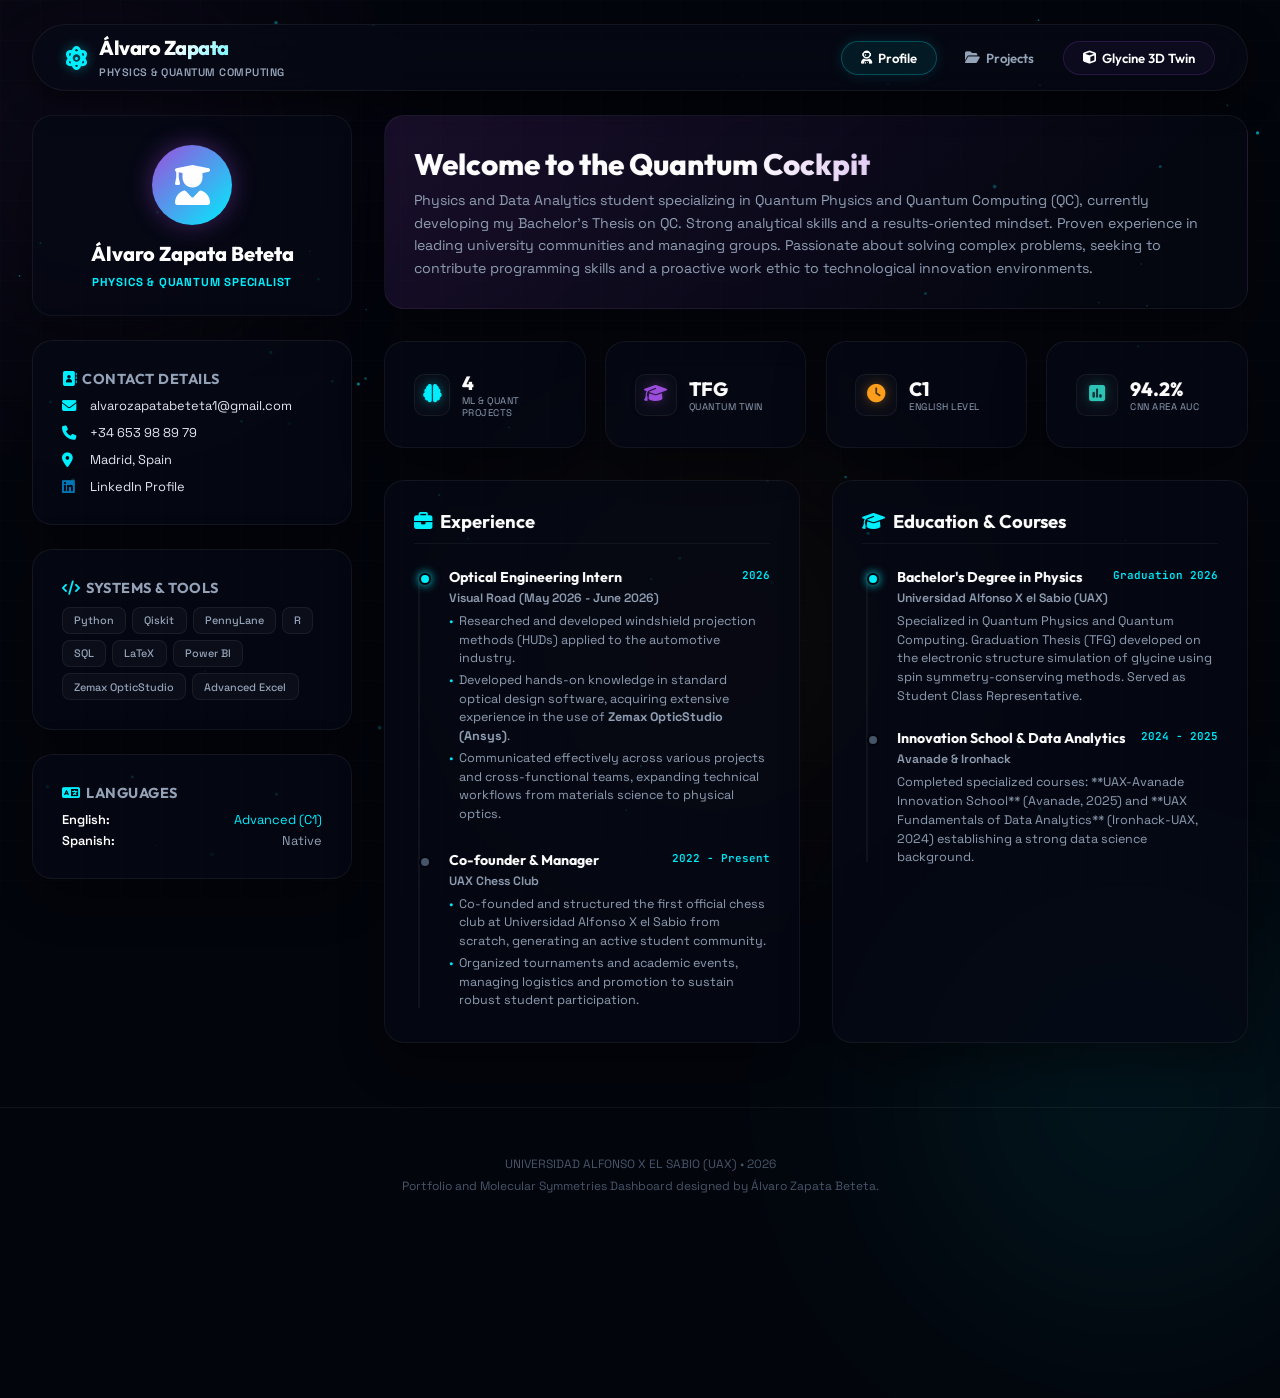
==== static/v2/index.html @ 9c250a7c "feat: Lanzamiento de la versión v2 premium del portfolio en dashboard interactivo" ====
<!DOCTYPE html>
<html lang="en">
<head>
    <meta charset="UTF-8">
    <meta name="viewport" content="width=device-width, initial-scale=1.0">
    <title>Álvaro Zapata | Next-Gen Cockpit Portfolio</title>
    
    <!-- CSS link -->
    <link rel="stylesheet" href="style.css">
    
    <!-- FontAwesome for Premium Icons -->
    <link rel="stylesheet" href="https://cdnjs.cloudflare.com/ajax/libs/font-awesome/6.4.0/css/all.min.css">
    
    <!-- GSAP for Smooth Micro-Animations -->
    <script src="https://cdnjs.cloudflare.com/ajax/libs/gsap/3.12.2/gsap.min.js"></script>
</head>
<body>

    <!-- Space ambiance elements -->
    <div class="space-orb orb-alpha"></div>
    <div class="space-orb orb-beta"></div>
    <div class="space-orb orb-gamma"></div>
    <div class="cosmic-grid"></div>
    
    <!-- Interactive background particles canvas -->
    <canvas id="particles-bg"></canvas>

    <!-- FLOATING NAVBAR -->
    <header>
        <div class="nav-bar">
            <a href="#home" class="nav-brand">
                <i class="fa-solid fa-atom nav-brand-icon"></i>
                <div>
                    <h1>Álvaro Zapata</h1>
                    <span>Physics & Quantum Computing</span>
                </div>
            </a>
            
            <nav class="nav-links">
                <a href="#profile" class="nav-btn active" id="btn-profile" onclick="switchSection('profile')">
                    <i class="fa-solid fa-user-astronaut"></i> Profile
                </a>
                <a href="#projects" class="nav-btn" id="btn-projects" onclick="switchSection('projects')">
                    <i class="fa-solid fa-folder-open"></i> Projects
                </a>
                <a href="../glicina_interactiva.html" target="_blank" class="nav-btn" style="border-color: rgba(157, 78, 221, 0.2); background: rgba(157, 78, 221, 0.05); color: #fff;">
                    <i class="fa-solid fa-cube"></i> Glycine 3D Twin
                </a>
            </nav>
        </div>
    </header>

    <!-- MAIN COCKPIT DASHBOARD -->
    <main class="dashboard-container">
        
        <!-- SIDEBAR: PROFILE SUMMARY & CV INFO -->
        <aside class="profile-sidebar">
            
            <!-- Profile Avatar panel -->
            <div class="glass-card profile-avatar-box">
                <div class="profile-avatar">
                    <i class="fa-solid fa-user-graduate"></i>
                </div>
                <h2 class="profile-name">Álvaro Zapata Beteta</h2>
                <span class="profile-role">Physics & Quantum Specialist</span>
            </div>
            
            <!-- Contact Details panel -->
            <div class="glass-card bio-section">
                <h3><i class="fa-solid fa-address-book"></i> Contact Details</h3>
                <div class="contact-list">
                    <a href="mailto:alvarozapatabeteta1@gmail.com" class="contact-item">
                        <i class="fa-solid fa-envelope"></i> alvarozapatabeteta1@gmail.com
                    </a>
                    <a href="tel:+34653988979" class="contact-item">
                        <i class="fa-solid fa-phone"></i> +34 653 98 89 79
                    </a>
                    <div class="contact-item">
                        <i class="fa-solid fa-location-dot"></i> Madrid, Spain
                    </div>
                    <a href="https://www.linkedin.com/in/%C3%A1lvaro-zapata-beteta-0aba75263/" target="_blank" class="contact-item">
                        <i class="fa-brands fa-linkedin" style="color: #0077b5;"></i> LinkedIn Profile
                    </a>
                </div>
            </div>
            
            <!-- Tech Tools panel -->
            <div class="glass-card bio-section">
                <h3><i class="fa-solid fa-code"></i> Systems & Tools</h3>
                <div class="tags-group">
                    <span class="tag-item">Python</span>
                    <span class="tag-item">Qiskit</span>
                    <span class="tag-item">PennyLane</span>
                    <span class="tag-item">R</span>
                    <span class="tag-item">SQL</span>
                    <span class="tag-item">LaTeX</span>
                    <span class="tag-item">Power BI</span>
                    <span class="tag-item">Zemax OpticStudio</span>
                    <span class="tag-item">Advanced Excel</span>
                </div>
            </div>

            <!-- Languages -->
            <div class="glass-card bio-section">
                <h3><i class="fa-solid fa-language"></i> Languages</h3>
                <div style="font-size: 0.8rem; display: flex; flex-direction: column; gap: 4px;">
                    <div style="display: flex; justify-content: space-between;">
                        <span style="font-weight: 600; color: #fff;">English:</span>
                        <span style="color: var(--cyan);">Advanced (C1)</span>
                    </div>
                    <div style="display: flex; justify-content: space-between;">
                        <span style="font-weight: 600; color: #fff;">Spanish:</span>
                        <span style="color: var(--text-dimmed);">Native</span>
                    </div>
                </div>
            </div>
            
        </aside>

        <!-- DASHBOARD BODY: TIMELINES & PORTFOLIO DECK -->
        <section class="main-content-area">
            
            <!-- Profile Tab Section -->
            <div class="main-dashboard-grid tab-section active" id="sec-profile">
                
                <!-- Headline Banner -->
                <div class="glass-card welcome-banner">
                    <h2>Welcome to the Quantum Cockpit</h2>
                    <p>
                        Physics and Data Analytics student specializing in Quantum Physics and Quantum Computing (QC), currently developing my Bachelor's Thesis on QC. Strong analytical skills and a results-oriented mindset. Proven experience in leading university communities and managing groups. Passionate about solving complex problems, seeking to contribute programming skills and a proactive work ethic to technological innovation environments.
                    </p>
                </div>

                <!-- Stats widgets row -->
                <div class="stats-banner">
                    <div class="glass-card stat-widget">
                        <div class="stat-widget-icon"><i class="fa-solid fa-brain"></i></div>
                        <div class="stat-widget-data">
                            <span class="stat-widget-val">4</span>
                            <span class="stat-widget-lbl">ML & Quant Projects</span>
                        </div>
                    </div>
                    <div class="glass-card stat-widget">
                        <div class="stat-widget-icon" style="color: var(--purple); filter: drop-shadow(0 0 6px var(--purple-glow));"><i class="fa-solid fa-graduation-cap"></i></div>
                        <div class="stat-widget-data">
                            <span class="stat-widget-val">TFG</span>
                            <span class="stat-widget-lbl">Quantum Twin</span>
                        </div>
                    </div>
                    <div class="glass-card stat-widget">
                        <div class="stat-widget-icon" style="color: var(--orange); filter: drop-shadow(0 0 6px var(--orange-glow));"><i class="fa-solid fa-clock"></i></div>
                        <div class="stat-widget-data">
                            <span class="stat-widget-val">C1</span>
                            <span class="stat-widget-lbl">English Level</span>
                        </div>
                    </div>
                    <div class="glass-card stat-widget">
                        <div class="stat-widget-icon" style="color: var(--green); filter: drop-shadow(0 0 6px var(--green-glow));"><i class="fa-solid fa-square-poll-vertical"></i></div>
                        <div class="stat-widget-data">
                            <span class="stat-widget-val">94.2%</span>
                            <span class="stat-widget-lbl">CNN Area AUC</span>
                        </div>
                    </div>
                </div>
                
                <!-- Timelines row -->
                <div class="dashboard-row">
                    
                    <!-- Experience panel -->
                    <div class="glass-card row-panel">
                        <h3><i class="fa-solid fa-briefcase"></i> Experience</h3>
                        <div class="timeline-flow">
                            <!-- ITEM 1 -->
                            <div class="timeline-card active">
                                <div class="timeline-card-header">
                                    <h4>Optical Engineering Intern</h4>
                                    <span>2026</span>
                                </div>
                                <div class="timeline-card-subtitle">Visual Road (May 2026 - June 2026)</div>
                                <div class="timeline-card-body">
                                    <ul>
                                        <li>Researched and developed windshield projection methods (HUDs) applied to the automotive industry.</li>
                                        <li>Developed hands-on knowledge in standard optical design software, acquiring extensive experience in the use of <strong>Zemax OpticStudio (Ansys)</strong>.</li>
                                        <li>Communicated effectively across various projects and cross-functional teams, expanding technical workflows from materials science to physical optics.</li>
                                    </ul>
                                </div>
                            </div>
                            <!-- ITEM 2 -->
                            <div class="timeline-card">
                                <div class="timeline-card-header">
                                    <h4>Co-founder & Manager</h4>
                                    <span>2022 - Present</span>
                                </div>
                                <div class="timeline-card-subtitle">UAX Chess Club</div>
                                <div class="timeline-card-body">
                                    <ul>
                                        <li>Co-founded and structured the first official chess club at Universidad Alfonso X el Sabio from scratch, generating an active student community.</li>
                                        <li>Organized tournaments and academic events, managing logistics and promotion to sustain robust student participation.</li>
                                    </ul>
                                </div>
                            </div>
                        </div>
                    </div>
                    
                    <!-- Education panel -->
                    <div class="glass-card row-panel">
                        <h3><i class="fa-solid fa-graduation-cap"></i> Education & Courses</h3>
                        <div class="timeline-flow">
                            <!-- ITEM 1 -->
                            <div class="timeline-card active">
                                <div class="timeline-card-header">
                                    <h4>Bachelor's Degree in Physics</h4>
                                    <span>Graduation 2026</span>
                                </div>
                                <div class="timeline-card-subtitle">Universidad Alfonso X el Sabio (UAX)</div>
                                <div class="timeline-card-body">
                                    Specialized in Quantum Physics and Quantum Computing. Graduation Thesis (TFG) developed on the electronic structure simulation of glycine using spin symmetry-conserving methods. Served as Student Class Representative.
                                </div>
                            </div>
                            <!-- ITEM 2 -->
                            <div class="timeline-card">
                                <div class="timeline-card-header">
                                    <h4>Innovation School & Data Analytics</h4>
                                    <span>2024 - 2025</span>
                                </div>
                                <div class="timeline-card-subtitle">Avanade & Ironhack</div>
                                <div class="timeline-card-body">
                                    Completed specialized courses: **UAX-Avanade Innovation School** (Avanade, 2025) and **UAX Fundamentals of Data Analytics** (Ironhack-UAX, 2024) establishing a strong data science background.
                                </div>
                            </div>
                        </div>
                    </div>
                    
                </div>
                
            </div>

            <!-- Projects Tab Section -->
            <div class="main-dashboard-grid tab-section" id="sec-projects" style="display: none;">
                
                <!-- Filter bar row -->
                <div class="section-header-row">
                    <h3><i class="fa-solid fa-diagram-project"></i> Dynamic Project Deck</h3>
                    
                    <div class="filter-controls">
                        <button class="filter-btn active" onclick="filterDeck('all')">All</button>
                        <button class="filter-btn" onclick="filterDeck('physics')">Quantum & Physics</button>
                        <button class="filter-btn" onclick="filterDeck('ml')">Machine Learning</button>
                        <button class="filter-btn" onclick="filterDeck('finance')">Quantitative Finance</button>
                    </div>
                </div>
                
                <!-- Projects Deck -->
                <div class="projects-deck">
                    
                    <!-- CARD 1: GLYCINE -->
                    <div class="glass-card project-deck-card" data-category="physics">
                        <div class="deck-card-top">
                            <div class="deck-card-meta">
                                <span class="category-tag physics">Quantum Physics</span>
                                <span class="status-badge active"><i class="fa-solid fa-circle-check"></i> Complete</span>
                            </div>
                            <h4 class="deck-card-title">Quantum Digital Twin of Glycine</h4>
                            <p class="deck-card-desc">
                                Development of a three-dimensional quantum digital twin of the glycine molecule (C₂H₅NO₂) simulated under Variational Quantum Eigensolver (**VQE**) algorithms. The model simulates a **CAS(10,10)** active space in **20 qubits** utilizing the fermionic-inspired **cfSim** ansatz to ensure particle number and spin parity conservation.
                            </p>
                        </div>
                        <div class="deck-card-action-box">
                            <a href="../glicina_interactiva.html" target="_blank" class="action-link">
                                Launch 3D Space <i class="fa-solid fa-arrow-right"></i>
                            </a>
                            <span class="action-spec">VQE / 20 Qubits</span>
                        </div>
                    </div>

                    <!-- CARD 2: DERMOSCAN-CNN -->
                    <div class="glass-card project-deck-card" data-category="ml">
                        <div class="deck-card-top">
                            <div class="deck-card-meta">
                                <span class="category-tag ml">Machine Learning</span>
                                <span class="status-badge active"><i class="fa-solid fa-circle-check"></i> Complete</span>
                            </div>
                            <h4 class="deck-card-title">DermoScan-CNN: Melanoma Classifier</h4>
                            <p class="deck-card-desc">
                                Clinical biopsy analysis using deep convolutional neural networks. Classifies skin lesions as benign/malignant, extracts real-time boundary contiguity/pigment features, filters hair obstructions, and maps attention with Grad-CAM heatmaps.
                            </p>
                        </div>
                        <div class="deck-card-action-box">
                            <a href="../melanoma_interactivo.html" target="_blank" class="action-link">
                                Launch Sandbox <i class="fa-solid fa-arrow-right"></i>
                            </a>
                            <span class="action-spec">PyTorch / Grad-CAM</span>
                        </div>
                    </div>

                    <!-- CARD 3: GALACTIC OBJECTS CLUSTERING -->
                    <div class="glass-card project-deck-card" data-category="ml">
                        <div class="deck-card-top">
                            <div class="deck-card-meta">
                                <span class="category-tag ml">Data Science</span>
                                <span class="status-badge active"><i class="fa-solid fa-circle-check"></i> Complete</span>
                            </div>
                            <h4 class="deck-card-title">Clustering of Galactic Objects</h4>
                            <p class="deck-card-desc">
                                Unsupervised machine learning classification analyzing 600,000+ stars from the ESA Gaia DR3 space satellite. Features missing data cleanup, dimensional reduction (PCA), density-based DBSCAN clustering, and K-Means segmentation.
                            </p>
                        </div>
                        <div class="deck-card-action-box">
                            <a href="../galaxias_interactivo.html" target="_blank" class="action-link">
                                Launch Sandbox <i class="fa-solid fa-arrow-right"></i>
                            </a>
                            <span class="action-spec">PCA / K-Means / Gaia DR3</span>
                        </div>
                    </div>

                    <!-- CARD 4: IBEX-35 STOCK RNN -->
                    <div class="glass-card project-deck-card" data-category="finance">
                        <div class="deck-card-top">
                            <div class="deck-card-meta">
                                <span class="category-tag finance">Quantitative Finance</span>
                                <span class="status-badge active"><i class="fa-solid fa-circle-check"></i> Complete</span>
                            </div>
                            <h4 class="deck-card-title">IBEX-35 RNN Stock Forecasting</h4>
                            <p class="deck-card-desc">
                                Financial forecasting using recurrent neural networks (LSTM & GRU) on historical Spanish stock index records (IBEX-35), detailing backtesting trade yields and volatility matrices.
                            </p>
                        </div>
                        <div class="deck-card-action-box">
                            <span class="action-link" style="color: var(--text-dark); cursor: default;">
                                Research Project
                            </span>
                            <span class="action-spec">LSTM / GRU / RNN</span>
                        </div>
                    </div>

                </div>
                
            </div>
            
        </section>
        
    </main>

    <!-- FOOTER -->
    <footer>
        <p>UNIVERSIDAD ALFONSO X EL SABIO (UAX) • 2026</p>
        <p>Portfolio and Molecular Symmetries Dashboard designed by Álvaro Zapata Beteta.</p>
    </footer>

    <!-- App JavaScript -->
    <script src="app.js"></script>
</body>
</html>
---- static/v2/style.css ----
/* =====================================================================
   PORTFOLIO V2 STYLING: NEXT-GEN COCKPIT UI
   ===================================================================== */

@import url('https://fonts.googleapis.com/css2?family=Outfit:wght@300;400;500;600;700;800&family=Space+Grotesk:wght@300;400;500;600;700&family=JetBrains+Mono:wght@300;400;500;600&display=swap');

:root {
    --bg-space: #03050c;
    --bg-cockpit: rgba(7, 10, 22, 0.75);
    --border-glass: rgba(255, 255, 255, 0.06);
    --border-glow: rgba(0, 240, 255, 0.2);
    
    /* Premium Cyberpunk & Astrofisica Palette */
    --cyan: #00f0ff;
    --cyan-glow: rgba(0, 240, 255, 0.4);
    --purple: #9d4edd;
    --purple-glow: rgba(157, 78, 221, 0.4);
    --orange: #ff9f1c;
    --orange-glow: rgba(255, 159, 28, 0.4);
    --green: #2ec4b6;
    --green-glow: rgba(46, 196, 182, 0.4);
    --red: #ff3366;
    --red-glow: rgba(255, 51, 102, 0.4);
    
    /* Typography Colors */
    --text-pure: #ffffff;
    --text-bright: #e2e8f0;
    --text-dimmed: #94a3b8;
    --text-dark: #475569;
    
    /* Fonts */
    --font-header: 'Outfit', sans-serif;
    --font-text: 'Space Grotesk', sans-serif;
    --font-mono: 'JetBrains Mono', monospace;
    
    /* Transitions */
    --transition-smooth: all 0.4s cubic-bezier(0.16, 1, 0.3, 1);
}

/* Base resets & Custom Scrollbar */
* {
    margin: 0;
    padding: 0;
    box-sizing: border-box;
}

body {
    background-color: var(--bg-space);
    color: var(--text-bright);
    font-family: var(--font-text);
    min-height: 100vh;
    overflow-x: hidden;
    position: relative;
}

/* Custom Webkit scrollbars */
::-webkit-scrollbar {
    width: 6px;
    height: 6px;
}
::-webkit-scrollbar-track {
    background: var(--bg-space);
}
::-webkit-scrollbar-thumb {
    background: rgba(255, 255, 255, 0.1);
    border-radius: 20px;
}
::-webkit-scrollbar-thumb:hover {
    background: var(--cyan);
    box-shadow: 0 0 8px var(--cyan-glow);
}

/* Ambient glow background orbs */
.space-orb {
    position: absolute;
    border-radius: 50%;
    filter: blur(120px);
    z-index: -2;
    opacity: 0.3;
    pointer-events: none;
    animation: drift 25s infinite alternate ease-in-out;
}

.orb-alpha {
    width: 500px;
    height: 500px;
    background: radial-gradient(circle, var(--purple-glow) 0%, transparent 70%);
    top: -100px;
    left: -150px;
}

.orb-beta {
    width: 600px;
    height: 600px;
    background: radial-gradient(circle, var(--cyan-glow) 0%, transparent 70%);
    bottom: -150px;
    right: -150px;
    animation-delay: -7s;
}

.orb-gamma {
    width: 400px;
    height: 400px;
    background: radial-gradient(circle, var(--orange-glow) 0%, transparent 70%);
    top: 35%;
    left: 40%;
    animation-delay: -14s;
}

@keyframes drift {
    0% { transform: translate(0, 0) scale(1); }
    100% { transform: translate(100px, 80px) scale(1.15); }
}

/* Grid layout background overlay */
.cosmic-grid {
    position: fixed;
    inset: 0;
    background-size: 40px 40px;
    background-image: 
        linear-gradient(to right, rgba(255, 255, 255, 0.01) 1px, transparent 1px),
        linear-gradient(to bottom, rgba(255, 255, 255, 0.01) 1px, transparent 1px);
    pointer-events: none;
    z-index: -1;
}

/* Particle Canvas Background */
#particles-bg {
    position: fixed;
    inset: 0;
    z-index: -1;
    pointer-events: none;
}

/* Floating Navigation Bar */
header {
    position: sticky;
    top: 1.5rem;
    margin: 0.5rem 2rem 2.5rem 2rem;
    z-index: 100;
}

.nav-bar {
    background: rgba(7, 10, 22, 0.65);
    backdrop-filter: blur(20px);
    -webkit-backdrop-filter: blur(20px);
    border: 1px solid var(--border-glass);
    border-radius: 100px;
    padding: 0.6rem 2rem;
    display: flex;
    justify-content: space-between;
    align-items: center;
    box-shadow: 0 10px 30px rgba(0, 0, 0, 0.5);
    max-width: 1400px;
    margin: 0 auto;
}

.nav-brand {
    display: flex;
    align-items: center;
    gap: 10px;
    text-decoration: none;
}

.nav-brand-icon {
    font-size: 1.5rem;
    color: var(--cyan);
    filter: drop-shadow(0 0 6px var(--cyan-glow));
    animation: rotate 15s infinite linear;
}

@keyframes rotate {
    0% { transform: rotate(0deg); }
    100% { transform: rotate(360deg); }
}

.nav-brand h1 {
    font-family: var(--font-header);
    font-size: 1.25rem;
    font-weight: 800;
    letter-spacing: -0.5px;
    background: linear-gradient(135deg, #ffffff 40%, var(--cyan) 100%);
    -webkit-background-clip: text;
    -webkit-text-fill-color: transparent;
}

.nav-brand span {
    font-size: 0.68rem;
    color: var(--text-dimmed);
    font-weight: 600;
    letter-spacing: 0.5px;
    text-transform: uppercase;
}

.nav-links {
    display: flex;
    gap: 8px;
}

.nav-btn {
    background: transparent;
    border: 1px solid transparent;
    color: var(--text-dimmed);
    padding: 0.5rem 1.2rem;
    border-radius: 100px;
    font-family: var(--font-header);
    font-weight: 600;
    font-size: 0.82rem;
    text-decoration: none;
    display: flex;
    align-items: center;
    gap: 6px;
    transition: var(--transition-smooth);
    cursor: pointer;
}

.nav-btn:hover {
    color: var(--text-pure);
    background: rgba(255, 255, 255, 0.05);
}

.nav-btn.active {
    color: var(--text-pure);
    background: rgba(0, 240, 255, 0.08);
    border-color: rgba(0, 240, 255, 0.25);
    box-shadow: 0 0 15px rgba(0, 240, 255, 0.12);
}

/* main cockpit dashboard layout */
.dashboard-container {
    max-width: 1400px;
    margin: 0 auto;
    padding: 0 2rem 4rem 2rem;
    display: grid;
    grid-template-columns: 320px 1fr;
    gap: 2rem;
    align-items: start;
}

@media (max-width: 1024px) {
    .dashboard-container {
        grid-template-columns: 1fr;
    }
}

/* Glassmorphism card styles */
.glass-card {
    background: var(--bg-cockpit);
    backdrop-filter: blur(16px);
    -webkit-backdrop-filter: blur(16px);
    border: 1px solid var(--border-glass);
    border-radius: 20px;
    padding: 1.8rem;
    box-shadow: 0 20px 50px rgba(0, 0, 0, 0.4);
    transition: var(--transition-smooth);
}

.glass-card:hover {
    border-color: var(--border-glow);
    box-shadow: 0 24px 60px rgba(0, 0, 0, 0.5);
}

/* Sidebar profile layout */
.profile-sidebar {
    display: flex;
    flex-direction: column;
    gap: 1.5rem;
}

.profile-avatar-box {
    text-align: center;
    border-bottom: 1px solid rgba(255, 255, 255, 0.05);
    padding-bottom: 1.5rem;
}

.profile-avatar {
    width: 80px;
    height: 80px;
    border-radius: 50%;
    background: linear-gradient(135deg, var(--purple) 0%, var(--cyan) 100%);
    display: flex;
    justify-content: center;
    align-items: center;
    font-size: 2.5rem;
    color: var(--text-pure);
    margin: 0 auto 1rem auto;
    box-shadow: 0 0 25px var(--purple-glow);
    animation: pulse 3s infinite alternate ease-in-out;
}

@keyframes pulse {
    0% { box-shadow: 0 0 15px var(--purple-glow); }
    100% { box-shadow: 0 0 30px var(--cyan-glow); }
}

.profile-name {
    font-family: var(--font-header);
    font-size: 1.25rem;
    font-weight: 800;
    color: var(--text-pure);
    margin-bottom: 4px;
}

.profile-role {
    font-size: 0.72rem;
    font-weight: 700;
    text-transform: uppercase;
    color: var(--cyan);
    letter-spacing: 0.8px;
}

.bio-section h3 {
    font-family: var(--font-header);
    font-size: 0.9rem;
    text-transform: uppercase;
    color: var(--text-dimmed);
    letter-spacing: 0.5px;
    margin-bottom: 0.6rem;
    display: flex;
    align-items: center;
    gap: 6px;
}

.bio-section h3 i {
    color: var(--cyan);
}

.bio-section p {
    font-size: 0.82rem;
    color: var(--text-dimmed);
    line-height: 1.5;
}

.tags-group {
    display: flex;
    flex-wrap: wrap;
    gap: 6px;
    margin-top: 0.5rem;
}

.tag-item {
    font-size: 0.68rem;
    background: rgba(255, 255, 255, 0.03);
    border: 1px solid var(--border-glass);
    color: var(--text-dimmed);
    padding: 0.35rem 0.7rem;
    border-radius: 8px;
    font-weight: 500;
    transition: var(--transition-smooth);
}

.tag-item:hover {
    color: var(--cyan);
    border-color: rgba(0, 240, 255, 0.3);
    background: rgba(0, 240, 255, 0.05);
    transform: translateY(-1px);
}

.contact-list {
    display: flex;
    flex-direction: column;
    gap: 10px;
}

.contact-item {
    display: flex;
    align-items: center;
    gap: 10px;
    font-size: 0.8rem;
    color: var(--text-bright);
    text-decoration: none;
    transition: var(--transition-smooth);
}

.contact-item i {
    color: var(--cyan);
    width: 18px;
    font-size: 0.9rem;
}

.contact-item:hover {
    color: var(--cyan);
    text-shadow: 0 0 8px var(--cyan-glow);
}

/* MAIN CONTENT AREA */
.main-dashboard-grid {
    display: flex;
    flex-direction: column;
    gap: 2rem;
}

/* Headline Banner */
.welcome-banner {
    position: relative;
    overflow: hidden;
    background: linear-gradient(135deg, rgba(157, 78, 221, 0.15) 0%, rgba(7, 10, 22, 0.6) 80%);
}

.welcome-banner h2 {
    font-family: var(--font-header);
    font-size: 1.85rem;
    font-weight: 800;
    margin-bottom: 6px;
    background: linear-gradient(to right, #ffffff 40%, var(--purple) 100%);
    -webkit-background-clip: text;
    -webkit-text-fill-color: transparent;
}

.welcome-banner p {
    font-size: 0.88rem;
    color: var(--text-dimmed);
    line-height: 1.6;
    max-width: 800px;
}

/* Resume and timeline layout styles */
.dashboard-row {
    display: grid;
    grid-template-columns: 1fr 1fr;
    gap: 2rem;
}

@media (max-width: 768px) {
    .dashboard-row {
        grid-template-columns: 1fr;
    }
}

.row-panel h3 {
    font-family: var(--font-header);
    font-size: 1.15rem;
    font-weight: 700;
    margin-bottom: 1.5rem;
    color: var(--text-pure);
    display: flex;
    align-items: center;
    gap: 8px;
    border-bottom: 1px solid rgba(255, 255, 255, 0.05);
    padding-bottom: 0.6rem;
}

.row-panel h3 i {
    color: var(--cyan);
}

/* Timeline elements */
.timeline-flow {
    display: flex;
    flex-direction: column;
    gap: 1.5rem;
    position: relative;
    padding-left: 1rem;
}

.timeline-flow::before {
    content: '';
    position: absolute;
    left: 4px;
    top: 5px;
    bottom: 5px;
    width: 2px;
    background: rgba(255, 255, 255, 0.05);
}

.timeline-card {
    position: relative;
    padding-left: 1.2rem;
}

.timeline-card::before {
    content: '';
    position: absolute;
    left: -11px;
    top: 5px;
    width: 8px;
    height: 8px;
    border-radius: 50%;
    background: var(--text-dark);
    border: 2px solid var(--bg-space);
    transition: var(--transition-smooth);
}

.timeline-card.active::before {
    background: var(--cyan);
    box-shadow: 0 0 10px var(--cyan);
}

.timeline-card-header {
    display: flex;
    justify-content: space-between;
    align-items: flex-start;
    margin-bottom: 4px;
}

.timeline-card-header h4 {
    font-family: var(--font-header);
    font-size: 0.88rem;
    font-weight: 700;
    color: var(--text-pure);
}

.timeline-card-header span {
    font-family: var(--font-mono);
    font-size: 0.68rem;
    color: var(--cyan);
    font-weight: 600;
}

.timeline-card-subtitle {
    font-size: 0.76rem;
    font-weight: 600;
    color: var(--text-dimmed);
    margin-bottom: 6px;
}

.timeline-card-body {
    font-size: 0.78rem;
    color: var(--text-dimmed);
    line-height: 1.5;
}

.timeline-card-body ul {
    list-style: none;
}

.timeline-card-body li {
    position: relative;
    padding-left: 10px;
    margin-bottom: 3px;
}

.timeline-card-body li::before {
    content: '•';
    color: var(--cyan);
    position: absolute;
    left: 0;
}

/* PROJECT DECK WITH FILTER SYSTEM */
.section-header-row {
    display: flex;
    justify-content: space-between;
    align-items: center;
    flex-wrap: wrap;
    gap: 1rem;
    margin-top: 1rem;
}

.section-header-row h3 {
    font-family: var(--font-header);
    font-size: 1.25rem;
    font-weight: 800;
    color: var(--text-pure);
    display: flex;
    align-items: center;
    gap: 10px;
}

.section-header-row h3 i {
    color: var(--purple);
    filter: drop-shadow(0 0 6px var(--purple-glow));
}

.filter-controls {
    display: flex;
    background: rgba(7, 10, 22, 0.45);
    border: 1px solid var(--border-glass);
    padding: 4px;
    border-radius: 100px;
    gap: 4px;
}

.filter-btn {
    background: transparent;
    border: none;
    color: var(--text-dimmed);
    font-family: var(--font-header);
    font-weight: 600;
    font-size: 0.72rem;
    padding: 0.45rem 1rem;
    border-radius: 100px;
    cursor: pointer;
    transition: var(--transition-smooth);
}

.filter-btn:hover {
    color: var(--text-pure);
}

.filter-btn.active {
    background: rgba(157, 78, 221, 0.12);
    color: #fff;
    border: 1px solid rgba(157, 78, 221, 0.3);
    box-shadow: 0 0 10px rgba(157, 78, 221, 0.1);
}

/* Projects grid deck layout */
.projects-deck {
    display: grid;
    grid-template-columns: repeat(auto-fill, minmax(320px, 1fr));
    gap: 1.5rem;
}

.project-deck-card {
    display: flex;
    flex-direction: column;
    justify-content: space-between;
    height: 100%;
}

.deck-card-top {
    margin-bottom: 1.2rem;
}

.deck-card-meta {
    display: flex;
    justify-content: space-between;
    align-items: center;
    margin-bottom: 0.8rem;
}

.category-tag {
    font-size: 0.62rem;
    font-weight: 700;
    text-transform: uppercase;
    letter-spacing: 0.5px;
    background: rgba(255, 255, 255, 0.04);
    border: 1px solid var(--border-glass);
    padding: 2px 8px;
    border-radius: 4px;
    color: var(--text-dimmed);
}

.category-tag.ml {
    color: var(--cyan);
    background: rgba(0, 240, 255, 0.05);
    border-color: rgba(0, 240, 255, 0.15);
}

.category-tag.physics {
    color: var(--purple);
    background: rgba(157, 78, 221, 0.05);
    border-color: rgba(157, 78, 221, 0.15);
}

.category-tag.finance {
    color: var(--green);
    background: rgba(46, 196, 182, 0.05);
    border-color: rgba(46, 196, 182, 0.15);
}

.status-badge {
    font-family: var(--font-mono);
    font-size: 0.62rem;
    font-weight: 600;
    color: var(--text-dark);
}

.status-badge.active {
    color: var(--green);
    text-shadow: 0 0 6px var(--green-glow);
}

.deck-card-title {
    font-family: var(--font-header);
    font-size: 1.05rem;
    font-weight: 700;
    color: var(--text-pure);
    margin-bottom: 8px;
}

.deck-card-desc {
    font-size: 0.78rem;
    color: var(--text-dimmed);
    line-height: 1.5;
}

.deck-card-action-box {
    border-top: 1px solid rgba(255, 255, 255, 0.05);
    padding-top: 1rem;
    display: flex;
    justify-content: space-between;
    align-items: center;
}

.action-link {
    color: var(--cyan);
    text-decoration: none;
    font-family: var(--font-header);
    font-weight: 700;
    font-size: 0.78rem;
    display: inline-flex;
    align-items: center;
    gap: 4px;
    transition: var(--transition-smooth);
}

.action-link:hover {
    color: #fff;
    text-shadow: 0 0 8px var(--cyan-glow);
}

.action-spec {
    font-size: 0.68rem;
    color: var(--text-muted);
}

/* Statistics widgets row */
.stats-banner {
    display: grid;
    grid-template-columns: repeat(4, 1fr);
    gap: 1.2rem;
}

@media (max-width: 768px) {
    .stats-banner {
        grid-template-columns: 1fr 1fr;
    }
}

.stat-widget {
    display: flex;
    align-items: center;
    gap: 12px;
}

.stat-widget-icon {
    width: 42px;
    height: 42px;
    border-radius: 10px;
    background: rgba(255, 255, 255, 0.02);
    border: 1px solid var(--border-glass);
    display: flex;
    justify-content: center;
    align-items: center;
    font-size: 1.15rem;
    color: var(--cyan);
    filter: drop-shadow(0 0 6px var(--cyan-glow));
}

.stat-widget-data {
    display: flex;
    flex-direction: column;
}

.stat-widget-val {
    font-family: var(--font-header);
    font-size: 1.2rem;
    font-weight: 800;
    color: var(--text-pure);
}

.stat-widget-lbl {
    font-size: 0.6rem;
    text-transform: uppercase;
    color: var(--text-dimmed);
    letter-spacing: 0.5px;
}

/* FOOTER */
footer {
    text-align: center;
    padding: 3rem 0;
    border-top: 1px solid var(--border-glass);
    margin-top: auto;
    font-size: 0.75rem;
    color: var(--text-dark);
}

footer p {
    margin-bottom: 6px;
}
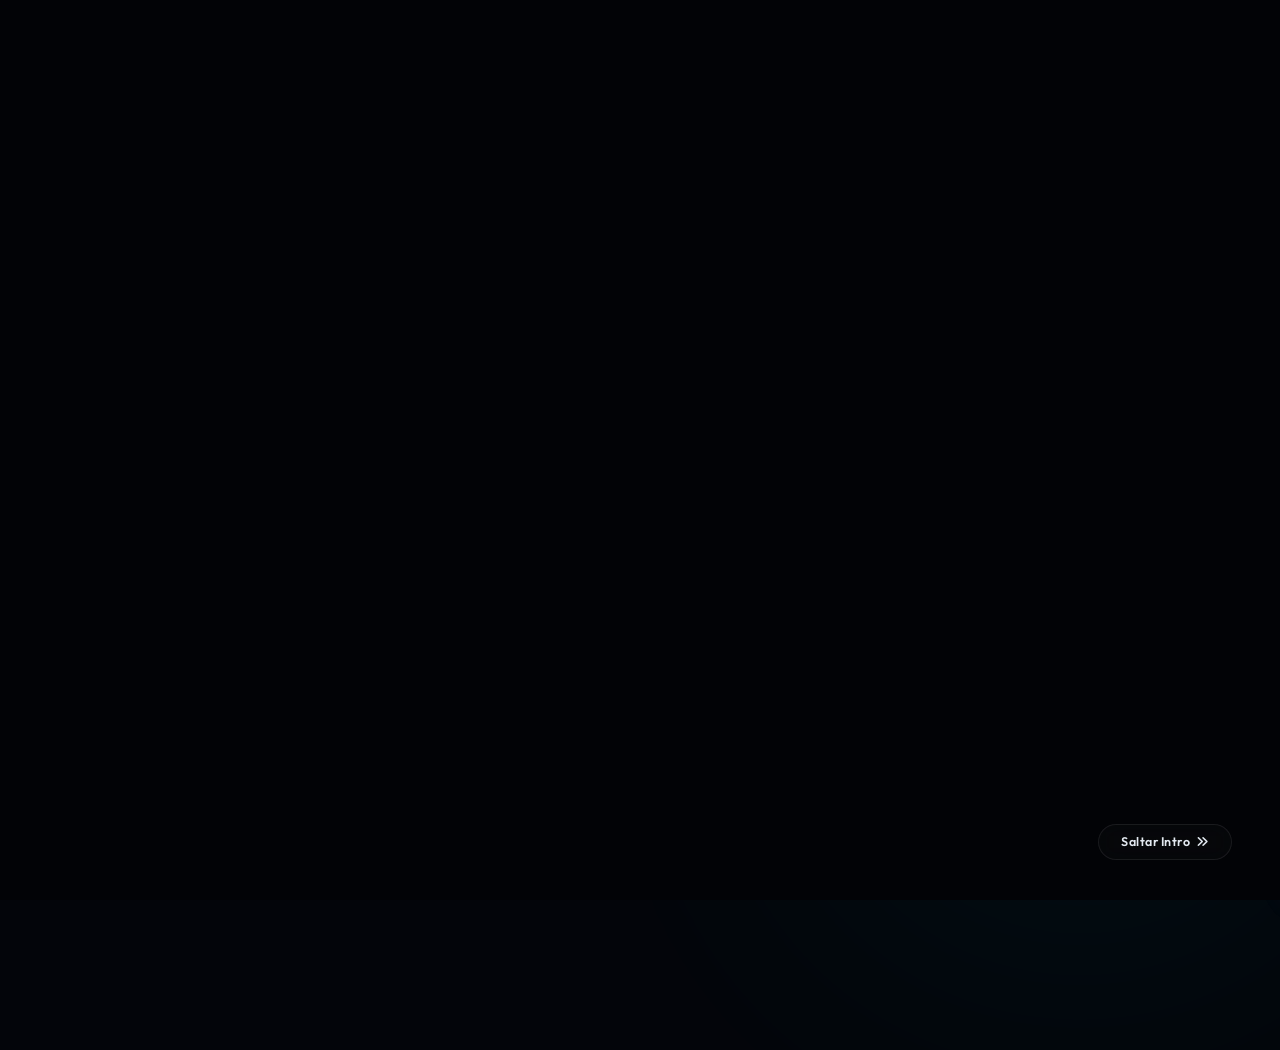
==== commit 60c9b7a7: "Rebuild Portfolio V2: Map-centric navigation, details drawers, pulsing markers, and intro video tran" ====
--- a/static/v2/index.html
+++ b/static/v2/index.html
@@ -1,351 +1,614 @@
 <!DOCTYPE html>
-<html lang="en">
+<html lang="es">
 <head>
     <meta charset="UTF-8">
     <meta name="viewport" content="width=device-width, initial-scale=1.0">
-    <title>Álvaro Zapata | Next-Gen Cockpit Portfolio</title>
+    <title>Álvaro Zapata Beteta | Portfolio Cartográfico</title>
     
     <!-- CSS link -->
     <link rel="stylesheet" href="style.css">
     
-    <!-- FontAwesome for Premium Icons -->
+    <!-- FontAwesome for premium icons -->
     <link rel="stylesheet" href="https://cdnjs.cloudflare.com/ajax/libs/font-awesome/6.4.0/css/all.min.css">
     
-    <!-- GSAP for Smooth Micro-Animations -->
+    <!-- GSAP for smooth animations -->
     <script src="https://cdnjs.cloudflare.com/ajax/libs/gsap/3.12.2/gsap.min.js"></script>
 </head>
 <body>
 
-    <!-- Space ambiance elements -->
+    <!-- Space ambiance background -->
     <div class="space-orb orb-alpha"></div>
     <div class="space-orb orb-beta"></div>
     <div class="space-orb orb-gamma"></div>
     <div class="cosmic-grid"></div>
+    <canvas id="particles-bg"></canvas>
+
+    <!-- 1º INTRO SCREEN OVERLAY -->
+    <div id="intro-overlay">
+        <video id="intro-video" src="Animate_Logotipe.mp4" autoplay muted playsinline></video>
+        <button id="skip-intro-btn">Saltar Intro <i class="fa-solid fa-angles-right"></i></button>
+    </div>
+
+    <!-- MAIN PORTFOLIO NAVIGATION VIEWPORT -->
+    <div id="portfolio-viewport" style="opacity: 0; display: none;">
+        
+        <!-- TOP BRANDING & BIO HUD -->
+        <header class="hud-panel" id="hud-header">
+            <div class="hud-brand">
+                <img src="Logotipo.png" alt="Álvaro Zapata Logo" class="hud-logo">
+                <div>
+                    <h1>Álvaro Zapata Beteta</h1>
+                    <span class="hud-subtitle">Física y Computación Cuántica</span>
+                </div>
+            </div>
+            <p class="hud-bio">
+                Estudiante de Física y Análisis de Datos (UAX). Especializado en simulación cuántica molecular y sistemas ópticos industriales. Explora mi trayectoria académica, laboral y deportiva haciendo clic en las comunidades resaltadas del mapa.
+            </p>
+        </header>
+
+        <!-- CENTER SVG MAP INTERFACE -->
+        <main id="map-workspace">
+            <div class="map-container">
+                <?xml version="1.0" encoding="UTF-8"?>
+<!DOCTYPE svg PUBLIC "-//W3C//DTD SVG 1.1//EN" "http://www.w3.org/Graphics/SVG/1.1/DTD/svg11.dtd">
+<!-- Creator: CorelDRAW -->
+<svg xmlns="http://www.w3.org/2000/svg" xml:space="preserve" width="700px" height="643px" style="shape-rendering:geometricPrecision; text-rendering:geometricPrecision; image-rendering:optimizeQuality; fill-rule:evenodd; clip-rule:evenodd"
+viewBox="0 0 700 642.727">
+ <defs>
+  <style type="text/css">
+   <![CDATA[
+    .str0 {stroke:black;stroke-width:0.561273;stroke-linecap:square;stroke-linejoin:bevel}
+    .fil7 {fill:none}
+    .fil6 {fill:aqua}
+    .fil4 {fill:#BCDAE8}
+    .fil2 {fill:#C4BBEA}
+    .fil5 {fill:#C9E8BB}
+    .fil3 {fill:#E7BBBB}
+    .fil1 {fill:#E7E2BA}
+    .fil0 {fill:#EABBE8}
+    .fil8 {fill:black;fill-rule:nonzero}
+   ]]>
+  </style>
+ </defs>
+ <g id="Capa_x0020_1">
+  <metadata id="CorelCorpID_0Corel-Layer"/>
+  <g id="_129786376">
+   <path id="path-madrid" class="fil0 str0" d="M344.66 96.4848l0.808182 1.21227 0.404091 0 0.404091 0 0.404091 0 0.404091 0 0 0.404091 0.404091 0.404091 0.404091 -0.404091 0.404091 0.808182 0 0.404091 0.404091 -0.404091 0.404091 0 0 -0.404091 -0.404091 -0.404091 0.404091 0 0.404091 0 0.404091 0.404091 0.404091 0 0.404091 0 0.404091 0 -0.404091 -0.404091 0.404091 0 0 0.404091 0.808182 0.404091 0 0.404091 0.403455 0.404091 0 -0.404091 0.404091 0 1.21227 0.404091 0 0.404727 -0.404091 0.404091 0.404091 0 0 0.404091 0.808182 0 0.404091 0 0 0.404091 -0.404091 0 0.404091 0.404091 0.404091 -0.404091 0.404091 0 0.404091 0 0.404091 0 0 0.808182 0.808182 0 0.404091 -0.404091 0 -0.404091 0.404091 0 0.404091 -0.404091 0.404091 0 0 0.404091 0.404091 -0.404091 0.404091 0.404091 0.404091 0 -0.404091 1.21227 0.404091 0.404091 1.21227 0.808182 -0.404091 0.404091 0.808182 0.404091 -0.404091 0.808182 -0.404091 0 0 0.808182 1.21227 0.404091 0.404091 -0.404091 0.404091 -0.404091 0.404091 -0.404091 0.808182 -0.404091 0.404091 -0.404091 0.404091 0 0.404091 0.404091 0.404091 0 0.404091 0 0.404091 0.404091 0 0.404091 0.404091 -0.404091 0 0.404091 0 0.404091 0.404091 0 -0.404091 0.404091 0.404091 0.404091 0.404091 0 0.808182 0 0.404091 0.808182 0.404091 -0.404091 0.404091 0 0 0.808182 0.404091 0.404091 -0.404091 0.404091 1.21227 0.808818 0.404091 0 0.404091 0.404091 0.404091 -0.404091 0 0.808182 0 0.808182 -0.404091 0.404091 0.404091 0.404091 0.808182 0.404091 0 -0.404091 0 -0.404091 0.404091 0 0 0.404091 0.404091 0.404091 0.404091 0.404091 0.404091 -0.404091 0 1.21227 0.404091 0 0.404091 0 0.404091 0.404091 0.404091 0 0.404091 0 0.404091 0.808182 0.404091 0 0 -0.404091 0 -0.404091 1.21227 0.808182 0.403455 -0.404091 0.404091 0.404091 0.808182 0 0.404091 0.404091 -0.404091 0.404091 0.404091 0.404091 0.808182 0 0.404091 0 0 0.404091 -0.808182 0.404091 -0.404091 0.404091 0 0.404091 0.404091 0.808818 0.404091 0 0.404091 0.404091 -0.404091 0.404091 -0.808182 0.404091 -0.808182 0.404091 -0.404091 -0.404091 -0.807545 -0.808182 -1.21227 0 0 0.404091 -0.808182 0.404091 0.404091 0.404091 -0.404091 0 -0.808182 -0.404091 0 -0.404091 -0.404091 0 -0.808182 -0.404091 -0.404091 0.404091 -0.404091 0.404091 0 0.404091 0 0.404091 -0.808182 0.808182 -0.404091 0.808182 -0.404091 0 0 0.404091 -1.21227 1.21227 0 0.404091 -0.404091 0.808182 0 0.404091 -0.404091 0 0.404091 0 0 0.404091 0 0.404091 0 1.21291 0.404091 0 0.404091 0 0.404091 0 0 0.404091 0.404091 0.808182 0.404091 -0.404091 0 0.404091 0.404091 0 0 0.404091 0.404091 0 0 -0.404091 0 0.404091 0 0.404091 0.404091 0.808182 -1.21227 0.808182 0.404091 0.404091 -0.808182 1.21227 -0.808182 0.404091 -0.808182 0 0 0.404091 -0.404091 0 0 0.404091 -0.404091 0 -0.404091 0.404091 -0.404091 0 0 0.404091 -0.808182 -0.404091 -0.404091 0.404091 -0.808182 0.404091 -0.808182 -0.808182 -0.404091 -0.808182 -0.404091 0 -0.404091 -0.404091 -0.404091 -0.404091 -0.404091 0.404091 0 0.404091 -0.404091 -0.404091 -0.404091 -0.404091 -0.808182 0 -0.404091 0 -0.404091 0 -0.404091 0 -0.404091 0 -0.808182 -0.404091 0 -0.404091 0 -0.808182 -0.404091 0 0 -0.404091 0 -0.808182 0.404091 0 0.404091 -0.404091 -0.404091 -0.808182 -0.404091 -0.404091 -0.404091 -0.404091 -0.808182 -1.21291 -0.404091 0 0 -0.404091 -0.404091 -0.404091 0 -0.404091 0 -0.404091 0.404091 0 0.404091 -0.404091 0.404091 0 0.404091 -0.404091 0 -0.808182 0 -0.404091 -0.404091 -0.404091 -0.808182 0 -1.21227 0 -1.21227 0 -0.404091 0 -0.404091 0.404091 -0.404091 0 -0.404091 -0.404091 -0.404091 0 -0.808182 1.21227 -0.808182 0 -0.403455 -1.61636 0 -0.404091 0 -0.404091 0 -0.808182 -0.404091 0 -1.21227 -0.404091 -0.404091 -0.404091 -0.404091 0 -0.404091 0 -0.404091 0 -0.404091 0 -1.21227 0 0 0.404091 -0.808182 0 -0.404091 0 -0.808182 0 -0.808182 0.404091 -0.404091 -0.404091 0 0.404091 -0.404091 0 0 0.808182 -0.404091 0 -0.404091 0.404091 -0.404091 0 0 0.404091 -0.808182 0.404091 0 -0.404091 -0.404091 0 -0.404091 0 -0.404091 -0.404091 -0.404091 0 0 0.404091 0 0.404091 0 0.404091 0 0.404091 0 0.404091 -0.404091 0.404091 0.404091 0 0 0.404091 0 0.404091 -0.808182 0.808182 0 0.404091 -0.404091 -0.404091 -0.404091 0.404091 0 0.404091 0 0.404091 -0.404091 0.404727 -0.404091 1.21227 -0.404091 0.808182 -0.404091 0.404091 -0.808182 -0.404091 -0.404091 0 -0.404091 0 -0.404091 0 -1.21227 0 -0.808182 0 -0.404091 0.404091 -0.808182 -0.404091 -0.404091 -0.404091 -0.404091 -0.404091 -0.404091 0 -0.404091 0 -0.404091 0 -0.808182 0.404091 -0.404091 0 0 -0.404091 -0.404091 -0.404091 0 -0.404091 0 -0.404091 0.808182 -1.21291 0.404091 -0.404091 0.404091 -0.404091 0 -0.404091 0.808182 -1.21227 0 -0.404091 0 -0.404091 0 -0.404091 -0.808182 -0.808182 0 -0.404091 -0.808182 0 -0.404091 0 0 0.404091 -0.808182 -0.404091 -0.404091 0 -0.404091 0.808182 -0.404091 0 0 0.808182 0 0.404091 -0.808182 0.808182 0 0.404091 0.404091 0 0 0.404091 0 0.404091 0 0.404091 0 0.808182 -0.404091 0 -0.403455 0.808818 -0.404091 -0.404727 -0.404727 0 -0.403455 0.404727 -0.404091 0 -0.404091 0.404091 -0.404091 0.404091 0 0.404091 -0.404091 0 -0.404091 0.404091 -0.404091 0 -0.404091 -0.404091 -1.21227 -0.404091 0 -1.21291 0 -0.404091 -0.404091 -0.808182 0 -0.404091 0 -0.808182 -0.404091 -0.404091 0 -0.404091 -0.404091 0 -0.808182 0 0 0.404091 -1.21227 0 -0.808182 -0.404091 -0.404091 0.404091 -0.404091 -0.404091 -0.404091 0 -0.808182 0 -0.404091 -1.61636 -0.808182 -1.21227 -0.404091 -0.404091 -0.404091 0 -0.404091 0 -0.404091 -0.808182 0 -0.808182 -0.404091 -0.404091 0.404091 -0.404091 -0.404091 0 -0.404091 -0.404727 -0.404091 0 0 -0.808182 -0.404091 -0.404091 -0.404091 -0.404091 0.404091 0 0.404091 -0.404091 0.404091 -0.404091 0.404091 -0.404091 0 -0.404091 0 -0.404091 0.404091 -0.808182 0.404091 -0.404091 -0.808182 -0.808182 0.404091 -0.808182 0 -0.404091 0 -0.808182 -0.404091 -1.21291 -0.404091 -0.404091 0.404091 -0.404091 0.404091 -0.404091 -0.404091 0 -0.404091 -0.808182 0 -0.404091 0 -0.404091 1.21227 0 1.21227 -0.404091 0 -0.404091 -0.404091 -0.404091 -0.808182 -1.21227 -0.404091 0 -0.404091 0 0 -0.404091 0.404091 -0.404091 0 -0.404091 -0.404091 -0.404091 0 -0.404091 0.404091 0 0 -0.404091 0.808182 0.404091 0 0.404091 -0.404091 0.808182 0.404091 0.404091 0 0.404091 0.404091 0.404091 0.404091 0.404091 0 0.404091 0.404091 -0.404091 0 -0.808182 -0.404091 -1.21227 0 -0.404091 0 -0.404091 0 -0.808182 0 -0.404091 0.808182 -0.808818 -0.404091 -0.808182 -0.404091 -0.404091 0 -0.404091 -0.404091 -0.404091 -0.808182 0 0 -0.404091 -0.404091 0 0 -0.404091 0 -0.404091 0.808182 -0.404091 0 -0.404091 0 -0.808182 0 -0.404091 0.404091 -0.404091 -0.404091 -0.404091 -0.404091 0 0 -0.404091 -0.404091 0.404091 -0.404091 0 -0.404091 0.404091 -0.404091 -0.404091 -0.404091 0 -0.404091 -0.404091 0.404091 -0.404091 0.404091 -0.404091 0.808182 0 0 -0.404091 0.808182 -0.808182 0 -0.404091 0 -0.404727 0.404091 0 0.404091 -0.404091 0.404091 0 0 -0.404091 0 -0.404091 0 -0.404091 -0.404091 -1.21227 -0.404091 0 0 -0.404091 -0.404091 0 0.404091 0 -0.404091 -0.404091 0 -0.404091 0.808182 0 1.61636 0 0.404091 0 0.404091 0.404091 0.404091 -0.404091 0.404091 0 0 -0.404091 0.404091 0.404091 0.404091 0 0 0.404091 0.404091 0 0.404091 -0.404091 1.21227 0 0.808182 0.404091 0.404091 0.808182 0.404091 0.404091 0.808182 -0.404091 0 -0.404091 0.404091 0 0 0.404091 0.404091 0 0.404091 -0.404091 0.808182 -0.404091 0 -0.404091 0.808182 0.808182 0 0.404091 0 0.404091 0 0.404091 0.404091 0 0.808182 -0.404091 0 0.404091 0 0.808182 0 0.404091 0 0.404091 -1.21227 0.404091 0.404091 0.808818 0.403455 0.404091 0 0.404091 0.404727 0 0.404091 -0.808182 0.403455 0.404091 0 -0.404091 0.404091 -0.404091 0.404091 -0.404727 0.404091 0 0 -0.404091 0.404091 -0.808182 0 -0.404091 0.404091 -1.21227 0.404091 0.404091 0.404091 -0.404091 0.404091 0 0.404091 0.404091 0.808182 0.808182 0.404091 0.404091 1.21227 0.404091 0 0.808182 0 1.617 -0.404091 0.808182 -0.404091 1.21227 -0.404091 0.808182 0.808182 -0.404091 0.404091 0 0.404091 -0.404091 0 1.21227 0.404091 0 0.404091 0.404091 0.404091 0.404091 0 0.808182 0.404091 0 0.404091 0 0.404091 -0.404091 0 -0.404091 0.808182 0 0.404091 -0.404091 0.404091 0.808182 -0.404091 0.404091 0 0.404091 0 0.404091 0.404091 0 0.404091 0 -0.404091 -0.404091 0.404091 -0.404091 0.404091 0 0.404091 -0.404091 0.404091 0 0.404091 0.404091 0.404091 0 0.404091 0 0.404091 0 -0.404091 -0.404091 0 -0.404091 0.808182 -0.808182 0.404091 -0.808182 0.404091 0 0 0.404091 0 0.808182 -0.404091 0.404091 0 0.404091 2.02045 0.404091 0 -0.404091 1.21227 -0.404091 0.808182 0.404091 0.808182 0zm-25.8612 -8.08245l0 -0.404091 -0.404091 0.808182 -0.404091 0 0.404091 0.404091 0 0.404091 0.404091 0 0.404091 -0.404091 -0.404091 -0.404091 0 -0.404091zm-2.82864 -0.404091l-0.404091 0 0 0.404091 0 0.808182 0.404091 -0.404091 0 -0.404091 0.404091 0 -0.404091 -0.404091z"/>
+   <path id="_127677112" class="fil1 str0" d="M303.04 44.3539l0 0.808182 -0.404091 0.404091 -0.404091 0.404091 -0.404091 0.404091 0.404091 0.404091 -0.404091 0.404091 0.404091 0.808182 -0.404091 0 -0.404091 0.404091 -0.404091 -0.404091 -0.404091 0 0 -0.404091 0.404091 -0.404091 -0.404091 -0.404091 0 -0.404091 0.404091 -0.808182 -0.404091 -0.404091 -0.404091 -0.404091 0 -0.404091 0.808182 -0.404727 0.404091 0 0.404091 0 0.404091 -0.404091 0.808182 0.808818zm4.84909 -6.46609l0.404091 0 0.808182 0 0.404091 0.404091 0.404091 -0.404091 0 -0.404091 0 -0.404091 1.21227 -0.808182 -0.808182 0.808182 0.404091 0 0.808182 0.808182 0.404091 0.404091 1.21227 0.404091 0.808182 -0.404091 -0.404091 0.404091 0.404091 0 -0.404091 0 0.404091 0 -0.404091 0.404091 -0.404091 -0.404091 0.808182 0.404091 -0.404091 0 0.404091 0.404091 0.404091 0 -0.404091 0 0.404091 0 0 0.404091 0 -0.404091 0.404091 0 -0.404091 0 0.404091 0 -0.404091 0 0.404091 0 0 -0.404091 0 -0.404091 -0.808182 0 0.808182 0 0 -0.404091 -0.808182 -0.404091 0.404091 0 0 -0.404091 -0.404091 -0.404091 -0.404091 -0.404091 -2.02045 -0.404091 2.02045 0.404091 0.404091 -0.404091 0.404091 0 0.404091 -0.404091 0.404091 0 0 -0.404091 0.404091 0 0.404091 0 0 -0.404091 0 -0.404727 0.808182 -0.404091 0 -0.404091 0.404091 0 0.404091 -0.404091 0 0.404091 0.404091 0 0 -0.404091 -0.404091 0 0.404091 0 -0.404091 0 0 -0.404091 0 -0.404091 0.404091 0 0 -0.404091 0.808182 0 0.404091 0 0.404091 0 0.404091 0 0.404091 0 0 0.404091 0 -0.404091 0.404091 0.404091 0 -0.404091 0.404091 0 0.404091 0 0.404091 0 0 0.404091 0.808182 0 0.404091 0 0.807545 0 0 -0.404091 0.404727 0.404091 0.404091 0 0.403455 0 0.404091 -0.808182 0.404091 0 0 -0.404091 0.404091 0 0.404091 0 0.404091 0 0.404091 -0.808182 0 0.404091 0.404091 0 0 0.808182 0.404091 0.808182 0.404091 0.404091 0.404091 0 0 0.404091 0.404091 -0.404091 -0.404091 0.404091 0.404091 0 0.404091 0 0.404091 0.404091 0 0.404091 0.404091 0 0.404091 -0.404091 0.404091 0 0.404091 0 0.404091 0 0.404091 -0.404091 0.404091 0.404091 0 0.404091 0.404091 0.404091 0 0.404727 0.404091 0 0.404091 0 0.808182 0 0 0.404091 0.404091 0 0.404091 0 0 0.404091 0 -0.404091 0.404091 0 0.404091 0 0.404091 0 0 0.404091 0.404091 0 0 0.404091 0.404091 0 0.404091 0 0.404091 0 0.404091 0 0.404091 0 0.404091 0.404091 0 0.404091 0.404091 0 0.404091 0 0 0.404091 0.404091 0 0 0.404091 0.404091 0 0.404091 0.808182 0 0.404091 0.404091 -0.404091 0.404091 0.404091 0.404091 0 0.808182 0.404091 0 0.404091 0 -0.404091 0 0.404091 0.404091 0 0.404091 0 1.21227 0.808182 -0.404091 0 0.404091 0 0.404091 0 0.404091 0.404091 0.404091 0 0 0.404091 0.404091 0 0 -0.404091 1.21227 0.404091 0.404091 0 1.21227 0 0.404091 0 0.404091 0 0.404091 0 0 -0.404091 0 0.404091 0.403455 -0.404091 0.404091 0 0.404091 0 0 -0.404091 0.808182 0 0.404091 0 0.404091 0.404091 0.404091 -0.404091 0 0.404091 0.404091 0.404091 0 0.404091 0.404091 -0.404091 0.404091 0.404091 0 0.404091 1.21227 -0.404091 0 -0.404091 0.404091 0.404091 0.404091 0 0.404091 0 0 -0.404091 0.404091 0 0.404091 -0.404091 1.21227 -0.404091 0.808182 0 0 -0.404091 1.21227 0 0 -0.404091 0.404091 0 0.808182 0 0.404091 0 0 -0.404091 0.404091 0 0 0.404091 0.404091 0.404091 0.404091 -0.404091 -0.404091 -0.404091 0.404091 0 0.404091 0 0.404091 0 0 -0.808182 0.404091 0 0.808182 0 0 0.404091 0.404091 -0.404091 0.404091 0 0 0.404091 0.404091 0 0 -0.404091 -0.404091 0 0.808182 0 0.404091 -0.404091 0.808182 -0.404091 0.404091 0 0.404091 -1.21227 0.404091 -0.404091 0.404091 0 0 -0.404091 0.404091 0 0.404091 0 0 -0.404091 0.808182 0 0.404091 -0.404091 0.404091 0 0.808182 -0.404727 0.404091 0.404727 -0.404091 0 -0.404091 0.404091 0 0.404091 0.404091 0.404091 0 -0.404091 0 0.404091 0 0.404091 0.404091 0.404091 -0.404091 0.404091 0.404091 0 0.404091 0.404091 0.404091 0.404091 0.404091 -0.404091 0.404091 0.404091 0 0.404091 0.808182 0.404091 0 0.404091 0 0.404091 0 0.404091 0.404091 0.808182 0 0.404091 -0.404091 0 -0.404091 0 -0.404091 0 0 0.404091 0 -0.404091 -0.404091 0.404091 -0.404091 0 -0.808182 0 0 0.404091 -0.404091 0.404091 0 0.404091 0 0.404091 0 0.404091 0 0.404727 0 0.404091 -0.404091 0 0 0.404091 -0.404091 0 -0.404091 0 0 0.404091 -0.404091 0.404091 -0.404091 0 0 0.404091 0 -0.404091 -0.404091 0.404091 -0.404091 0 0 -0.404091 0 0.404091 0 0.404091 -0.404091 0 0.404091 0 -0.404091 0 0 0.404091 0 -0.404091 -0.404091 0 0 -0.404091 0 -0.404091 -0.404091 0 -0.404091 0 0.404091 0 0 0.404091 -0.404091 0 0.404091 0 0 0.404091 -0.404091 0 0.404091 0 0 0.404091 -0.404091 0 0 0.404091 0 -0.808182 -0.404091 0.404091 0.404091 0 -0.404091 0.404091 0 -0.404091 -0.404091 0 -0.404091 -0.404091 0.404091 0 -0.404091 -0.404091 0 -0.404091 -0.404091 0.404091 0 0.808182 0.404091 0.404091 -0.404091 0.808182 -0.404091 0.404091 0 0.404091 0.404091 0.808182 0 0.404091 0 0.404091 0 0.404091 0.404091 0.404091 0.404091 0 0 0.404091 0 0.404091 -0.808182 0.404091 0 0.404091 0 0.404727 -0.404091 0 -0.404091 0 0 0.404091 -0.404091 0 0.404091 0.404091 -0.404091 0 -0.404091 0.404091 -0.808182 0.404091 -0.404091 0 0.404091 0.404091 -0.404091 0 0 0.404091 -0.404091 0 -0.404091 0.404091 0 -0.404091 -0.808182 0.404091 -0.404091 0.404091 0 0.404091 -0.404091 0 0.404091 0.808182 0 0.404091 -0.808182 0.404091 0 0.404091 -0.404091 0.404091 0 0.808182 0.404091 0.808182 0 0.404091 0.404091 0 -0.404091 0.808182 -0.404091 0.404727 -0.404091 0 0 0.404091 -1.61636 0 -0.808182 0 0 1.21227 -0.404091 0.404091 0 0.404091 -0.404091 0.404091 -0.404091 0 -0.404091 0 -0.404091 0 -0.404091 0 -0.404091 0 -0.404091 0.404091 -0.404091 0 -0.404091 0 0 -0.404091 -0.404091 -0.404091 -0.404091 -0.404091 -0.404091 0.404091 -0.404091 -0.404091 0 0.404091 0 0.404091 0 0.404091 -0.404091 0 -0.404091 0.404091 -0.404091 0 0 0.404091 0 2.02045 -0.404091 -0.404091 -0.404091 0.404091 0.808182 0.404091 -0.404091 0.404091 0.404091 1.21227 0 0.808182 0.404091 0.404727 -0.404091 0.808182 -0.808182 0.808182 -0.807545 0.404091 0 0.404091 0 1.21227 -0.404091 0.404091 0 0.404091 0.404091 0.808182 0 0.404091 0 0.404091 0.403455 0.404091 -0.403455 0.404091 0 0.404091 -0.404091 -0.404091 -0.404091 0 0 0.404091 -0.808182 0.404091 -0.404091 0 -0.404091 -0.404091 0 0.808182 0 0.404091 0 0.404091 0 -0.404091 0.404091 0.808818 0 0.404091 0 1.21227 -0.404091 0.404091 0.404091 0 0 0.404091 0.404091 0.404091 0.404091 -0.808182 0.404091 0.808182 0 0.808182 -0.404091 0.404091 -0.808182 0 -0.404091 0 -0.404091 0.404091 -0.404091 0.404091 -0.404091 0.404091 -1.21227 -0.404091 0 0.404091 -0.808182 0 0 -0.404091 0.404091 0 0.404091 -0.404091 -0.808182 0 0.404091 -0.404091 -0.808182 -0.808182 -0.404091 0.404091 -0.808182 -0.404091 -0.404091 0.404091 -0.404091 0 -0.808182 0.808182 -0.404091 0.404091 0 0.404091 -0.404091 0.404091 -0.404091 0 -0.404091 0.808182 0 0.404091 -0.808182 -0.404091 0 0.404091 0.404091 0.404091 0 1.21227 0.404091 -0.404091 0.404091 0 0.808182 0.404091 0 0.404091 0.404091 0.808818 0.404091 -0.404091 0.404091 -1.21291 0.404091 -0.404091 0 -0.404091 0.404091 -0.404091 0.404091 0.808182 0.404091 0 0.404091 0 -0.404091 0.404091 0 0.404091 0.404091 1.21291 0 0.404091 0.404091 0.808182 -0.404091 0 -0.404091 0.404091 0 0.404091 0.404091 0.404091 0 0.404091 0 0.808182 -0.808182 0 -0.404091 0 -0.404091 0.404091 0 0.404091 0.404091 0.808182 -0.808182 0 -0.808182 -0.404091 -1.21227 0.404091 0 0.404091 -2.02045 -0.404091 0 -0.404091 0.404091 -0.404091 0 -0.808182 0 -0.404091 -0.404091 0 -0.404091 0.808182 -0.808182 0.808182 0 0.404091 0.404091 0.404091 -0.404091 0 -0.404091 0 -0.404091 0 -0.404091 -0.404091 -0.404091 0 -0.404091 0.404091 -0.404091 0 -0.404091 0.404091 0.404091 0.404091 -0.404091 0 -0.404091 0 0 -0.404091 0 -0.404091 0.404091 -0.404091 -0.404091 -0.808182 -0.404091 0.404091 -0.808182 0 0 0.404091 -0.404091 0.404091 -0.404091 0 -0.404091 0 0 -0.808182 -0.404091 -0.404091 -0.404091 -0.404091 -0.404091 0 0 -1.21227 -0.404091 0.404091 -0.404091 0 -0.808182 0.404091 0.404091 -0.808182 0.404091 -1.21227 0.404091 -0.808182 0 -1.617 0 -0.808182 -1.21227 -0.404091 -0.404091 -0.404091 -0.808182 -0.808182 -0.404091 -0.404091 -0.404091 0 -0.404091 0.404091 -0.404091 -0.404091 -0.404091 1.21227 0 0.404091 -0.404091 0.808182 0 0.404091 -0.404091 0 -0.404091 0.404727 -0.404091 0.404091 0 0.404091 -0.403455 -0.404091 -0.404091 0.808182 -0.404727 0 0 -0.404091 -0.403455 -0.404091 -0.404091 -0.808818 1.21227 -0.404091 0 -0.404091 0 -0.404091 0 -0.808182 0 -0.404091 -0.808182 0.404091 -0.404091 0 0 -0.404091 0 -0.404091 0 -0.404091 -0.808182 -0.808182 -0.404091 0 -0.404091 0 -0.808182 -0.404091 0 -0.404091 -0.404091 -1.21227 0 -0.404091 0.404091 -0.404091 -0.404091 0 0 -0.404091 0 -0.404091 -0.808182 -0.404091 -0.404091 0 -0.404091 0 0.404091 -0.404091 -0.404091 0 -0.808182 -0.404091 -0.404091 0 -0.404091 0.404091 -0.404091 0 -0.404091 0 -0.404091 -0.404091 0 -0.404727 -0.404091 -0.404091 -0.404091 0 -0.404091 -0.404091 0.404091 0 0 -0.404091 -0.404091 0 0 -0.404091 -0.404091 0 -0.404091 0.404091 -0.404091 -0.404091 -0.404091 0 0 -0.404091 -0.404091 -0.404091 0.404091 -0.404091 0 -0.404091 -0.404091 0 -0.404091 0 0 0.404091 -0.404091 0 -0.404091 -0.404091 -0.404091 0 0.404091 0.404091 -0.404091 0 -0.404091 -0.404091 -0.404091 0 -0.404091 0 -0.404091 0.404091 -0.808182 0 -0.808182 0 0.404091 -0.404091 0.404091 0 0.404091 -1.21227 0 -0.404091 -0.404091 0 -0.404091 -0.404091 -0.808182 -0.808182 0.404091 -0.404091 0 -0.404091 0.404091 -1.21227 0.404091 0 0.404091 -0.404091 -0.404091 0 0.404091 -0.404091 0.404091 -0.404727 0.404091 -0.404091 0 -0.404091 0 -0.404091 0.404091 -0.404091 -0.404091 -0.404091 -0.404091 -0.404091 -0.404091 0 -0.404091 0.808182 -0.404091 0.404091 0 0.404091 -0.404091 0.404091 -0.404091 0.404091 -0.808182 -0.404091 -0.808182 -0.808182 -0.404091 1.21227 -0.404091 0 0 0.808818 -0.808182 0.404091 0.808182 0.808182 -0.404091 0 -0.404091 -0.404091 -2.82864 -3.23336 -0.404091 -0.404091 0.404091 -0.404091 0 -0.808182 1.61636 -0.808182 0 -0.808182 0.404091 -0.404091 0.404091 0 0 -0.808182 0.404091 -0.404091 0.404091 0 0 0.404091 0.404091 0 0 -0.404091 0.404091 0.404091 0 -0.404091 0.808182 0.404091 0.808182 0.404091 1.21227 0 -0.404091 0.404091 0 0.808182 0.404091 0.404091 0.404091 0 0.404091 0.808182 0.808182 -0.404091 0.404091 0 0.404091 0.404091 0.404091 0 0.404091 0 0.404091 0 0.404091 0 1.61636 -0.404091 0.404091 0 0.404091 0 0 -0.808182 0.404091 -0.404091 0.404091 0 0.404091 -0.808182 0.404091 0 0 -0.404091 -0.404091 -0.404091 -0.404091 -0.404091 -0.808182 0 -0.404091 0 0 -0.404091 -0.808182 -0.404091 -0.404091 -0.404091 0.404091 -0.404091 0 -0.404091 -0.808182 -0.808818 -0.404091 0 0 -0.404091 -0.404091 0 -0.404091 -0.404091 0 0.404091 -0.404091 0 -0.808182 0 -0.808182 -0.404091 -0.404091 0 -0.808182 0 -1.21227 -0.404091 -0.404091 -0.404091 0.404091 -0.404091 0.808182 0 0.404091 0 0 -0.404091 -0.404091 0 0.404091 -0.404091 0 -0.808182 0 -0.404091 0 -0.404091 0 -0.404091 -0.404091 0 -0.404091 -0.404091 0.404091 -0.404091 0 -0.404091 0.808182 -0.808182 -0.404091 -0.808182 -0.404091 0 0 0.404091 -0.404091 -0.404091 -0.404091 0 -0.808182 -0.404091 0 -0.404091 1.21227 -1.617 -0.404091 0 0.404091 -0.808182 0.404091 -0.404091 0.404091 0 0 -0.404091 -0.404091 -0.404091 -0.404091 0 -0.404091 -0.404091 -0.404091 0.404091 -0.404091 0.404091 -0.808182 0 -0.404091 -0.404091 0 -0.404091 0 0.404091 -0.404091 0 -0.404091 0.404091 0 -0.404091 -0.404091 0 0 -0.404091 -0.404091 -0.404091 -0.808182 -0.808182 0 0.404091 -0.404091 -0.404091 0 0.404091 -0.808182 0 -0.808182 0.808182 -0.404091 0.404091 -0.808182 0.404091 -0.404091 0.404091 -0.404091 -0.404091 -0.404091 0 -0.404091 0.808182 -0.404091 0.404091 -0.404091 0 -0.807545 0.808182 -1.21227 0 0 0.404091 -0.404091 0 0 -1.21227 -0.404091 -0.404091 0 -0.404091 -0.404091 -0.404091 0 -2.02045 0 -0.404091 -0.404091 -1.21227 0 -0.404091 -0.404091 -0.404091 0.404091 -0.404091 0.404091 0.404091 0.404091 -0.404091 0.404091 0 0.404091 -0.404091 0 -0.404091 0.404091 0 0.404091 0.404091 0 -0.404091 0.404091 -0.808818 0.404091 -0.404091 0.403455 -0.404091 0.808182 0.404091 0.808182 -0.404091 0 -0.404091 -0.404091 -0.808182 0.808182 -0.404091 0.404091 0.404091 0.404091 0 0 -0.404091 0.808182 0 0.404091 0 -0.404091 0.404091 0.404091 0.404091 0.404091 0 0.808182 -0.404091 0.404091 0 0 -0.404091 0.404091 -0.404091 1.21227 -0.404091 0 0.808182 0.404091 0.404091 0 0.404091 0.404091 0.404091 0 -0.808182 0.404091 0 0.404091 -0.404091 0.404091 0 1.21227 0 0.404091 -0.404091 0 -0.808182 0 -1.61636 0 -0.404091 0 -0.404091zm-4.84909 6.46609l-0.808182 -0.808818 -0.404091 0.404091 -0.404091 0 -0.404091 0 -0.808182 0.404727 0 0.404091 0.404091 0.404091 0.404091 0.404091 -0.404091 0.808182 0 0.404091 0.404091 0.404091 -0.404091 0.404091 0 0.404091 0.404091 0 0.404091 0.404091 0.404091 -0.404091 0.404091 0 -0.404091 -0.808182 0.404091 -0.404091 -0.404091 -0.404091 0.404091 -0.404091 0.404091 -0.404091 0.404091 -0.404091 0 -0.808182zm23.4366 31.521l-0.808182 0 -0.807545 0.404091 -0.404091 0 -0.404727 0.404091 0 -0.808182 -0.403455 0 -0.404091 1.21227 -0.404091 0.404091 0 0.404091 0 0.404091 0 0.404091 0 0.404091 -0.404091 0 -0.404091 0.404091 0 0.404091 0.808182 0 0.404091 0.404091 -0.404091 0 0 0.404091 0.404091 0 0.404091 0 0.403455 0.404091 0 0.404727 0.808818 0.404091 0.403455 0.404091 0.404091 0 0.404091 0 0.404091 0.808182 0.404091 0.808182 0 0.404091 -0.404091 0 0.404091 0 0 0.404091 1.21227 0 0.404091 0 0.404091 0 0.404091 0 0.404091 0 0 -0.404091 0.404091 -0.404091 0.404091 0 0.808182 0.404091 0.404091 0 0.404091 0 0 0.404091 0.404091 -0.404091 0.404091 0 0 0.404091 0.808182 0.808182 0 0.404091 0 -0.404091 0.808182 0.404091 0.404091 0 0.404091 -0.404091 0 0.404091 0 -0.404091 0.808182 0 1.21227 0.404091 0.404091 -0.404091 0.404091 0.404091 -0.404091 0.404091 0.404091 0 0.404091 0 0.808182 -0.404091 0.404091 0 0 -0.404091 -0.404091 -0.808182 0 -1.61636 -0.808182 0 -0.404091 1.21227 -1.21227 0 -0.404091 0 0 -0.404091 -0.808182 -0.808182 -0.404091 -0.404091 -0.404091 0 0 -0.808182 0.404091 -0.404091 0 -0.404727 0.404091 0.404727 0.404091 0 0.808182 -0.808818 0 -0.808182 0.404091 0 0 -0.404091 0 -0.404091 0 -0.404091 0 -0.404091 0 -0.404091 -0.404091 0.404091 -0.404091 0.404091 -0.404091 0 -0.404091 0 0 -0.404091 -0.404091 -0.404091 0 -0.404091 -0.404091 0 -0.404091 0 -0.404091 0 -0.404091 0.404091 -0.404091 0 -0.404091 0 0 -0.404091 -0.808182 -0.404091 0 0.404091 -0.808182 -0.808182 -0.404091 0.404091 -0.404091 -0.404091 -0.808182 0 0 -0.404091 -0.808182 0 0 -0.404091 -0.808182 0 -0.404091 0 -0.808182 0 -0.404091 0z"/>
+   <path id="_129423256" class="fil2 str0" d="M260.207 75.4708l-0.404091 -0.404091 0.404091 -0.404091 -0.404091 -0.808182 0 -0.404091 0.404091 0 0.404091 0 0.404091 0.404091 0 1.21227 -0.808182 0.404091zm-2.82864 -1.61636l0 0.404091 -0.808182 0 -0.404091 -0.404091 0.404091 -0.404091 0.808182 0.404091zm-33.5389 -25.0555l0.404091 0 0.808182 0 0 -0.404091 0.404091 0.404091 0 -0.404091 0.808182 0 0.808182 -0.404091 1.21227 0.404091 0.404091 0 0.404091 -0.404091 0 -0.404091 0 -0.808182 0.404091 -0.404091 -0.404091 -0.404091 0.404091 0 0.404091 -0.404091 0 -0.808182 -0.404091 -0.404091 0 -0.808818 0.404091 0 0.404091 -0.404091 0.404091 -0.404091 0 0.404091 0.404091 0 0.404091 0 0.404091 -0.404091 0.404091 0.404091 0.808182 0 0.404091 -0.404091 0.808182 0 -0.404091 0 0 -0.404091 0.404091 0 0.404091 -0.404091 0 -0.404091 0.404091 0 0.404091 -0.404091 0 -0.404091 0.404091 0 0.404091 0.404091 0.404091 0.404091 0.404091 0 0.404091 0 0.404091 0 0.404091 0.404091 0 0.808182 0.808182 0 0 -0.404091 0.404091 0 0.404091 -1.21227 0 -0.808182 -0.404091 -1.21227 0.404091 -0.808182 -0.404091 0 -0.808182 -0.404091 0.404091 0 0 -0.404091 0 -0.404091 0 -0.404091 0.404091 0 -0.404091 -0.404091 0.808182 0 0 -0.404091 0.404091 -0.404091 0 -0.808818 0.808182 -0.404091 0.403455 0 0 0.404091 0 -0.404091 0.404091 0 0 0.404091 0 -0.404091 0.404091 0 0 0.404091 0.404091 0 0.404091 0 0 -0.404091 0.404091 0.404091 0 -0.404091 0.404091 0 0 0.404091 0 -0.404091 0.404091 0.404091 0 -0.404091 0.808182 0 0.808182 0 0 0.404091 0.404091 0 0.404091 0 -0.404091 0 0.404091 0 -0.404091 0 0.404091 0 0.404091 0 0.808182 -0.404091 0 -0.404091 0.808182 0 0 0.808182 0.404091 0 0.404091 0.404727 0.404091 0 0 -0.404727 0 0.404727 0 -0.404727 0 0.404727 0.404091 -0.404727 0.404091 0 0.404091 0 0.404091 0.404727 0.404091 0 0 -0.404727 0.404091 0 0.404091 0 0 -0.404091 0.404091 0.404091 0.808182 -0.404091 0.404091 0 0.404091 0.404091 0.404091 -0.404091 0.404091 0 0.404091 0 0.404091 -0.404091 0.404091 0 0 0.404091 0.808182 -0.404091 0.404091 0 0 -0.404091 0.808182 0 0.404091 0 -0.404091 0 1.21227 -0.404091 0.404091 0 0 -0.404091 0.404091 0 0 -0.404091 0.404091 0 0.404091 -0.404091 0 0.404091 1.21227 0 0 -0.404091 0.404091 0 0 -0.404091 0.404091 0 0 0.404091 0.404091 0 0.404091 -0.404091 0.404091 -0.404091 -0.404091 0 0.404091 0 0.404091 0.404091 0.404091 0.404091 0.808182 -0.404091 1.21227 -0.808182 0.807545 -0.808182 -0.403455 0 0.808182 0 0.404091 0 -0.404091 0 0.807545 -0.404091 0.404091 0 0.808182 0 0.404091 0 0.404091 0 -0.404091 0 0.404091 0 0 -0.404091 0 0.404091 0.404091 0 0.404091 0 0.808182 -0.808182 0.404091 0.404091 0 0.404091 0 -0.404091 0.404091 0 -0.404091 -0.404091 0.404091 0 0 -0.404091 0.404091 0 0.404091 0 0.404091 0 0.808182 0 0 0.404091 0.404091 0 -0.404091 0.404091 0 0.404091 0.808182 0.404091 0.404091 0 0 0.404091 -0.404091 -0.404091 -0.808182 0.404091 -0.404091 0 -0.404091 0 -0.404091 0.404091 0 0.404091 -0.404091 0 -0.404091 0 0.404091 0 0.404091 0.404091 -0.404091 0 -0.404091 0 0.404091 0.404091 -0.404091 0 -0.404091 -0.404091 0 0.404091 0.404091 0.404091 0 -0.404091 0.404091 0 -0.404091 0 0 0.404091 -0.404091 0 0.808182 0 0.404091 0.404091 0.404091 0.404091 -0.404091 0 0 0.404091 -0.404091 0 0 0.808182 0 -0.404091 0 0.404091 0.404091 0 0.404091 -0.404091 0 -0.404091 0.404091 0 0.404091 -0.404091 0.404091 0 -0.404091 -0.404091 0 -0.404091 0.404091 0 0 -0.404091 0.404091 0 0 -0.404091 0 -0.404091 0.404091 0.404091 0.404091 0 0 0.404091 -0.404091 0 0 0.404091 0.404091 0.404091 0 -0.404091 0 0.404091 0.404091 -0.404091 0 0.404091 0.404091 -0.404091 -0.404091 0 -0.404091 0 0.404091 -0.404091 0 -0.404091 0 -0.404091 -0.404091 0 0.404091 0 -0.808182 -0.404091 -0.404091 0 1.21227 0 0.808182 0 0.404091 -0.404091 0 -0.404091 0 -0.404091 0.808182 -0.404091 0.404091 0 0 0.404091 0.404091 0 0.404091 0 0 -0.404091 0.404091 0 0 -0.404091 0.808182 0 0 -0.404091 0.404091 0 0.404091 -0.404091 0.808182 0.404091 0 -0.404091 0.404091 0.404091 0 -0.404091 0.404091 0 0.404091 -0.404091 0.404091 -0.404091 0.404091 0 0.404091 0 -0.404091 0 0.404091 0.404091 0.404091 0 0.404091 -0.404091 0 0.404091 0.404091 0 0.404091 0 0 0.404091 0 0.404091 0.404091 0 0 0.404091 0.404091 0 0 -0.404091 0.404091 0 0.404091 0 0 0.808182 0 0.404091 0.404091 0 0.404091 0.404091 0.808182 0 0.404091 0.404091 0.808182 0 0.404091 0 0.404091 0 0.404091 0.404091 0 1.21227 -0.404091 0.404091 -0.808182 -0.404091 -0.404091 0 0 -0.404091 0 0.808182 -0.404091 0 -0.808182 0 0 0.404091 -0.404091 0.404091 0.404091 0 0 -0.404091 0.404091 0 0.404091 0 0.404091 -0.404091 0 0.404091 0 1.61636 0.404091 -0.808182 0 -0.808182 0 -0.404091 0.404091 0 0.404091 1.21227 0.404091 0 0 0.404091 0.808182 0 0 -0.404091 -0.404091 0 0.404091 0 0.404091 0 0.404091 0 0.404091 0 0.404091 0 0.403455 0 0 0.404091 0.404091 0 0.404091 0 0.404091 -0.404091 0.404091 0.404091 0.404091 -0.404091 0.404091 0 -0.404091 0.404091 0.404091 0 0 0.404091 0.404091 0.404091 0 -0.404091 0.404091 0 -0.404091 0 0.808182 -0.404091 0 0.404091 0.404091 0 0.404091 0.404091 1.21227 0 0.404091 0 1.21227 0.404727 0 0.404091 0 0.404091 0.404091 -0.404091 0 0.404091 0.404091 0 -0.404091 0 0 0.404091 0.404091 0 -0.404091 0 0.404091 0 0 0.404091 0 -0.404091 0.404091 0.404091 0.404091 0 0 0.404091 0.404091 0 0 0.404091 0.404091 0 0.404091 0 0.404091 0.404091 0.404091 0 0 0.404091 0 0.404091 0 1.61636 0 0.808182 -0.404091 0.404091 -1.21227 0 -0.404091 0 -0.404091 0.404091 -0.404091 0 0 0.808182 -0.404091 -0.404091 0 -0.404091 -0.404091 -0.404091 0 -0.808182 -1.21227 0.404091 -0.404091 0.404091 0 0.404091 -0.404091 0 -0.808182 0.404091 -0.404091 0 -0.404091 -0.404091 0.404091 -0.404091 -0.404091 0 -0.808182 0 0 0.404091 -0.404091 0 -0.404091 -0.404091 -0.808182 0.404091 0.404091 0.808182 0 0.404091 -0.808182 0.404091 -0.808182 -0.404091 -0.403455 0.404091 -0.404091 0.404091 -0.404091 0.808818 0 0.404091 -0.404091 -0.404091 -0.404091 0 0 0.404091 -0.404091 0.404091 -0.404091 0 -0.404091 0.404091 -0.404091 -0.404091 -0.404091 0.404091 0.404091 0.404091 0 0.404091 0.404091 1.21227 0 0.404091 0 2.02045 0.404091 0.404091 0 0.404091 0.404091 0.404091 0 1.21227 -0.404091 0 -0.404091 0 -0.404091 0 -0.808182 -0.404091 -1.21227 0 0 0.404091 -0.808182 -0.404091 -0.404091 0 -1.21227 -0.404091 -0.404091 -0.404091 -1.21227 0 -0.404091 0 -0.808182 -0.404091 -0.404091 0.404091 -0.404091 0 0 -0.808182 -0.404091 -0.404091 -0.404091 -0.404091 -0.404091 0 -0.404091 0 -0.404091 -0.404091 -0.404091 0 0 0.404091 -0.404091 0.404091 -0.404091 0.404091 0 0.404091 -0.404091 0 0 0.404091 -0.404091 0.404091 0 0.404091 -0.404091 0.808182 -0.404091 0 0 0.404727 0 0.404091 -0.404091 0 -0.404091 0.404091 -0.404091 0 -0.404091 0.404091 -0.808182 0 -0.404091 0 0 0.808182 0 0.404091 -0.404091 0.404091 -0.404091 -0.404091 -0.808182 0.404091 -0.404091 -0.404091 -0.404091 0 0 -0.404091 -0.404091 0.404091 -0.404091 0 -0.404091 0 -0.808182 0 0 0.404091 0 0.404091 0.808182 0.404091 0 0.404091 -0.404091 0.404091 -0.404091 0.404091 0 0.404091 -0.404091 0 -0.404091 0 -0.404091 0 -0.404091 0 -0.404091 0 -0.404091 0.404091 -0.808182 1.21227 -0.807545 0.404091 -0.808182 0.404091 -0.808182 0.808182 -0.808182 1.617 -0.808182 2.42455 0 0.404091 0.808182 0.808182 0 0.404091 1.21227 0 0.404091 0 0.808182 -0.404091 -0.404727 0.404091 0 0.404091 0 0.404091 0.404727 -0.404091 0 -0.808182 0.404091 0 0.403455 -0.404091 0.808182 -0.404091 0.404091 0 0 -0.404091 0 -0.404091 0 -0.404091 0.404091 0 0.404091 -0.404091 1.61636 0.808182 0 0.404091 0.404091 0.404091 0 0.808182 -0.404091 0 -0.404091 0 -0.404091 0 0 0.404091 -0.404091 0.404091 -0.404091 0.404091 -0.404091 0 -0.404091 -0.404091 -0.404091 0 -0.404091 -0.404091 -0.404091 -0.404091 0 0.404091 0.404091 0.404091 0.404091 1.21227 -0.404091 0 -0.404091 -0.404091 -0.403455 0.404091 0 -0.404091 -0.404091 0 1.21164 0.404091 0.404091 0.404091 -0.808182 0.808182 -0.403455 0.404091 0.403455 0.404091 0.404091 -0.404091 0.404091 0.404091 0.404091 0 0.404091 0.404091 0.404091 -0.404091 -0.404091 -0.404091 0 -0.404091 0.404091 -0.404091 -0.404091 0 0.404091 -0.808182 0.404091 -0.404091 0.404091 0.808182 0.808182 0 0.404091 0.808182 -0.404091 0.808182 0 0.404091 0.808182 1.21291 0 0.404091 0 0.404091 0 0.808182 0 0.404091 0 0.404091 -0.404091 0 -1.21227 0.808182 -0.404091 0 -1.21227 -0.808182 -0.404091 -0.404091 -0.404091 0.808182 -0.404091 0.404091 0 0.404091 0 0.808182 -0.807545 0 -0.404727 -0.404091 -0.807545 0.404091 0 0.404091 -0.404091 0 -0.404091 0 -0.808182 0 0 -0.404091 -0.404091 -0.404091 -0.404091 0.404091 0 -1.21227 0 -0.404091 0 -0.404091 0 -0.808182 0 -1.21227 -0.404091 -0.404091 -0.404091 0 -0.404091 0.808182 0.404091 0.808182 -0.404091 0 -0.404091 0.404091 0 0.404091 0 0.404091 -0.404091 0.404091 0 -0.404091 -0.404091 0 -0.404091 0.808182 0 0.404091 0.404091 0.404091 -0.404091 0.404091 -0.808182 0 -0.404091 0 -0.404091 -0.808182 -0.404091 0 0 -0.404091 -0.404091 -0.404091 0 -0.404091 -0.404091 -0.404091 -0.808182 0 -0.404091 0.404091 -0.404091 0 -0.404091 0 -1.21227 -1.21227 0 -0.404091 -0.404091 0 0 -0.404091 0.404091 -0.404091 0.404091 -0.404091 0.404091 0 0 -0.404091 0.404091 0 0 0.404091 0.404091 0 0.404091 0 0 -0.404091 0.404091 -0.808818 0 -0.404091 -0.404091 -0.404091 -0.404091 0 -0.404091 -0.404091 0.404091 0 -0.404091 -0.404091 -0.808182 0.808182 -0.808182 0 0 0.404091 -0.404091 0.404091 -0.404091 0.404727 -0.404091 0 -0.404091 -0.404727 -0.404091 -0.808182 0 -0.404091 0 -0.808182 -0.404091 -1.21227 0 -0.404091 0.404091 -0.404091 0 -0.404091 -0.404091 -0.404091 -0.404091 -0.808182 0 -1.61636 0 -0.404091 -0.808182 -0.404091 -0.808182 0 -0.808182 -0.404091 -0.404091 0.404091 -0.404091 0 -0.404091 -0.404091 -1.61636 0 -0.808182 -0.808818 0 -0.404091 -0.404091 -0.404091 0 -0.404091 0 -0.404091 -0.808182 -0.808182 0 -0.404091 0 -0.404091 -0.404091 -0.404091 -0.404091 0 -0.404091 -0.404091 -0.404091 0 -0.404091 -0.404091 -0.404091 -0.404091 -0.404091 -0.404091 -0.404091 0 -0.404091 0 -0.404091 0.404091 -0.404091 0.808182 -0.807545 0 -1.21227 -0.404091 -2.02045 1.61636 -0.808182 -0.404091 -0.808182 0 -0.808182 -0.404091 -0.404091 0.404091 -0.808182 0 -0.404091 0.808182 -0.404091 -0.404091 -1.21227 0 -0.404091 -0.404091 -0.404091 0 -0.404091 0 -0.404091 0 -0.404091 0.404091 -0.404091 0 -0.404091 0 -0.404091 0 -0.404091 -0.404091 0.404091 -1.21227 0.404091 -0.404091 -0.808182 -0.404091 -0.404091 0 -0.404091 0 0 -1.21227 -0.404091 -0.404091 -0.808182 -0.404091 -0.404091 -0.404091 -0.404091 0 -0.808182 -0.404091 0 -0.404091 -0.404091 0 -0.404091 -0.404091 0 -0.808818 -0.404091 0 0 -0.404091 -0.404091 0 0.404091 -0.404091 0 -1.21227 0.404091 0 0 -0.404091 0.404091 -0.404091 -0.404091 0 0 -0.404091 -0.808182 -0.404091 0.404091 -0.404091 0.404091 0zm33.5389 25.0555l-0.808182 -0.404091 -0.404091 0.404091 0.404091 0.404091 0.808182 0 0 -0.404091zm2.82864 1.61636l0.808182 -0.404091 0 -1.21227 -0.404091 -0.404091 -0.404091 0 -0.404091 0 0 0.404091 0.404091 0.808182 -0.404091 0.404091 0.404091 0.404091z"/>
+   <path id="_127780568" class="fil3 str0" d="M17.3543 106.588l-0.404091 -0.404091 0 0.404091 -0.404091 0 -0.404091 -0.404091 0.404091 0 0 -0.808182 0 0.404091 0 -0.404091 0 0.404091 0.404091 0 0.404091 0.404091 0 0.404091zm5.65664 -0.404091l0.404091 -0.404091 0 -0.808182 0.404091 -0.404091 0 0.404091 0.404091 0 0.404091 -0.404091 0 -0.404091 0.404091 0.404091 0 -0.404091 0 0.404091 -0.404091 0 0 0.404091 0 -0.404091 0 0.404091 0.404091 -0.404091 0 0.404091 0 -0.404091 0.404091 0 0 -0.404091 0 -0.404091 0 0.404091 0.404091 -0.404091 0 0.404091 0 -0.404091 0.404091 0 0.404091 0 0.404091 0 0 -0.404091 0 -0.404091 0 -0.404091 0.404091 0 0 0.404091 0.404091 0 0 -0.404091 0 0.404091 0 -0.404091 0.404091 0 0.404091 0 0.404091 -0.808182 0 -0.404091 0.404091 0 0 -0.404091 0.404091 0 0.404091 0 0.404091 0 0.404091 0.404091 0 -0.404091 0.404091 0 0.404091 0.404091 0 -0.404091 -0.404091 0 0 -0.404091 0.404091 0 0 -0.404091 0 -0.404727 -0.404091 -0.404091 0 0.404091 0 -0.404091 0.404091 -0.808182 0.404091 0 -0.404091 -0.404091 0.404091 -0.404091 -0.404091 -0.404091 0.404091 -0.404091 -0.404091 0 -0.404091 0 0 -0.404091 -0.404091 0.404091 -0.404091 0.404091 0 0.404091 0.404091 0 0 0.808182 -0.808182 0 0 0.404091 -0.404091 -0.404091 -0.404091 0.404091 0 0.404091 0.404091 0 0 0.404091 0 0.404727 -0.404091 0.404091 -0.808182 0 0 0.404091 -0.404091 0 -0.404091 0.404091 -0.404091 -0.404091 0 0.404091 -0.404091 0 -0.404091 0 0 -0.808182 0 0.404091 -0.404091 0 -0.404091 0 0 -0.404091 0 0.404091 -0.404091 0.404091 0.404091 0 -0.404091 0.404091 -0.808182 0 0 0.404091 -0.404091 0.404091 -0.404091 -0.404091 -0.808182 0 0.404091 0 -0.404091 0 0 0.404091 0.404091 0 -0.404091 0 0 0.404091 -0.404091 0 0 0.404091 0 -0.404091 -0.404091 0 -0.404091 -0.808182 -0.403455 0 0 0.404091 -0.404727 0.404091 -0.404091 -0.404091 -0.403455 -0.404091 -0.808182 0 0 0.404091 -0.404091 0.404091 0 -0.404091 -0.404091 0 0.404091 -1.21227 0 -0.404091 0.404091 -0.808182 0.404091 -0.808818 -0.404091 -0.404091 0.404091 0 0 -0.404091 0 0.404091 0.404091 0.404091 0 0.404091 0.403455 0.404727 0.404091 0.404091 0 0.404091 0.404727 0.404091 0 -0.404091 0 -0.404091 0 -0.404091 0 -0.404727 0 -0.404091 0.403455 -0.808182 -0.403455 0 0 -0.404091 0 -0.404091 -0.404727 0 0.404727 -0.404091 -0.404727 0 0 -0.404091 -0.404091 0 0.404091 -0.404091 0.404727 0 0 0.404091 0.403455 0 0.404091 0 0.404091 0 0 0.404091 0.404091 0.404091 0.404091 0 0.404091 0 0.404091 -0.404091 0.404091 0 0 -0.404091 0.404091 0 0 -0.404091 0.404091 -0.404091 0 -0.404091 0 -0.404091 0.404091 0 0.404091 -0.808182 0 0.404091 0 -0.404091 0.404091 -0.404091 0.404091 0 0 -0.404091 0.808182 -0.404091 0.404091 0.404091 0 -0.404091 0.404091 0 -0.404091 -0.404091 0 0.404091 0 -0.404091 0.404091 0 0 -0.404091 0.404091 0.404091 0.808182 -1.21227 0.404091 0 0.404091 -0.404091 -0.404091 0 0 0.404091 0 -0.404091 0 0.404091 -0.404091 0 -0.404091 0 -0.404091 0 -0.404091 0 0.404091 -0.404091 -0.404091 -0.404091 0 -0.404727 -0.404091 0.404727 -0.404091 0 0 0.404091 -0.404091 0.404091 -0.404091 0 -0.808182 0.404091 -0.404091 0 -0.404091 0.808182 -0.404091 0 0 0.404091 -0.404091 0 -0.404091 0.404091 -0.404091 -0.404091 -0.404091 -0.404091 -0.404091 0 -0.404091 0 -0.404091 -0.404091 0 0.404091 -0.404091 0 0 0.404091 -0.403455 0.404091 0 -0.404091 -0.404727 0.404091 -0.404091 0 0.404091 -0.404091 -0.404091 0 0 -0.404091 -0.403455 0 0 -0.404091 -0.404091 -0.808182 -0.404091 0 -0.404091 0 0 -0.404091 0 -0.404091 0.404091 0 0 -0.404727 -0.404091 0 0.404091 0 0 -0.404091 0 -0.808182 -0.404091 -0.404091 0 -0.404091 -0.404091 0 -0.404091 0 -0.404091 -0.404091 -0.404091 0 0 0.404091 -0.404091 0.404091 -0.404091 0 0 -0.404091 0 0.404091 -0.404091 -0.808182 0.404091 -0.404091 0 -0.404091 -0.404091 0 0.404091 -0.404091 0.404091 0 0.404091 0.404091 0 -0.404091 0 0.404091 0.404091 0 0.808182 -0.404091 0 -0.404091 0.404091 0.404091 0 -0.404091 0.404091 0 -0.404091 -0.404091 0 0.404091 0 -0.404091 0.404091 -0.404091 0 0.404091 0.404091 -0.404091 0 0.404091 0.404091 -0.404091 0 0.404091 0.403455 0.404091 -0.403455 0.404091 0.403455 0.404091 -0.403455 0.404091 0.403455 0 -0.403455 0 -0.404091 0.404091 0 0.404091 -0.404091 0 0.404091 0.808182 0.404091 0 0.403455 -0.404091 0 -0.404091 0 0.404091 0.404091 0 -0.404091 -0.404091 0.404091 0 0 0.404091 0.404727 0 0 -0.404091 0 0.404091 0.403455 -0.404091 0 0.404091 0.404091 0.404091 0 -0.404091 0 -0.404091 0 -0.404091 -0.404091 0 0 -0.404091 0 -0.404091 0 -0.404091 0.404091 0 -0.404091 -0.404091 0.404091 -0.404091 0 0.404091 0.404091 0 0.404091 0 0 -0.404091 0.404091 0 -0.404091 0 -0.404091 0 0 -0.404091 0 -0.404091 -0.404091 0.404091 0 -0.404091 0.404091 0 0 -0.404091 0 -0.404091 0.404091 0 -0.404091 0 0.404091 -0.404091 -0.404091 0 -0.404091 0.404091 0 0.404091 0 -0.404091 0 -0.808182 0 -0.404091 0 -0.404091 -0.404091 -0.404091 0 -0.404091 0 -0.404091 0.404091 0 0.404091 0.404091 -0.404091 0.404091 0.404091 0 0 -0.404091 0 -0.404091 -0.404091 0.404091 0 -0.404091 0 -0.404727 0 -0.404091 0.404091 0 0 -0.404091 0 0.404091 0.808182 0 0.404091 -0.404091 0.404091 0.404091 -0.404091 -0.404091 0.404091 -0.404091 0 0.404091 0 -0.404091 0.404091 0 0 -0.404091 0 -0.404091 0 0.404091 0.404091 0 0.404091 0 0 -0.404091 0 0.404091 0 -0.404091 0 -0.404091 -0.404091 -0.404091 0.404091 -0.404091 0 -0.404091 0.404091 0 0 -0.404091 0.404091 -0.404091 0 -0.404091 0.404091 0 0.404091 -0.404091 0.404091 -0.808182 0.404091 -0.404091 0.404091 -0.808182 -0.404091 0 0 -0.404091 0 0.404091 0 0.404091 -0.404091 0.404091 -0.404091 0.404091 0 -0.404091 0 0.404091 -0.404091 0.404091 0 0.404091 -0.404091 0 -0.404091 0 0 -0.404091 -0.404091 0.404091 -0.404091 0.404091 -0.404091 0 -0.404091 0.404091 -0.404091 0 0 -0.404091 0 0.404091 -0.404091 -0.404091 0 -0.404091 -0.404091 0 0 -0.404091 0.404091 -0.404091 0 -0.404091 -0.404091 0 -0.404091 0 0 -0.808182 -0.404091 -0.404091 0 -0.404091 0 0.404091 0 0.404091 0 -0.404091 0 0.404091 0 0.808182 -0.404091 0 0 0.404091 -0.403455 0.808182 -0.404727 0 0.404727 0.404091 0.403455 0 0.404091 0.404091 0 0.404091 -0.404091 0 -0.403455 0 -0.404727 0 0 0.404091 0 0.404091 0 0.404091 0 0.404091 -0.404091 -0.404091 0 0.404091 0 -0.404091 -0.403455 -0.404091 -0.404091 0 -0.404091 0.404091 0 -0.404091 0.404091 0 0 -0.404091 0 -0.404091 0.404091 0 0 -0.404091 0 -0.404091 -0.808182 -0.404091 -0.404091 0 0.404091 0 -0.404091 0 0 0.404091 0 0.404091 -0.404091 0 -0.404091 0.404091 -0.404091 0.404091 -0.404091 0.404091 0 -0.404091 0 0.404091 -0.404091 0.404091 0.404091 0 -0.404091 0 0.404091 0.404091 0.404091 0.404091 0 0.404091 -0.404091 0 -0.404091 0.404091 0 -0.404091 -0.404091 0.404091 0 -0.404091 -0.404091 0 -0.404091 0.404091 0 0.404091 0 0.404091 -0.404091 0 -0.808182 0 -0.404091 0.404091 0 0.404727 0 -0.404727 0 0.404727 0.404091 0.404091 0 0.404091 -0.404091 0.404091 -0.404091 0.404091 -0.404091 0 -0.404091 0.404091 0.404091 0.808182 -0.404091 -0.404091 0 -0.404091 -0.404091 0 0 0.404091 -0.404091 0 -0.404091 -0.404091 0 0.404091 -0.404091 -0.404091 0 0.404091 0 -0.404091 0 -0.404091 0.404091 0 -0.404091 -0.404091 0.404091 0 0 -0.404091 0.404091 0 0 -0.404091 -0.404091 -0.808818 -0.404091 -1.21227 -0.404091 0 -0.404091 0 -0.404091 0 0 0.404091 -0.404091 0 -0.404091 -0.404091 0 -0.404091 0.404091 0 0.404091 -0.404091 0 -0.404091 -0.404091 0 0.404091 -0.404091 0.404091 0 0.404091 -0.404091 0 -0.404091 0 -0.404091 0 -0.404091 0 0.404091 0.404091 -0.404091 0.404091 0 0.404091 -1.21227 0 -0.404091 0 -0.404091 0 -0.404091 0 -0.404091 0 -0.404091 0.404091 0 0 -0.404091 0.404091 -1.21291 -0.404091 0 0.404091 0 0 -0.404091 0.404091 -0.404091 0.404091 0 0.404091 -0.808182 0 -0.404091 0.404091 0 0.404091 -0.404091 0 -0.404091 0.404091 -0.404091 0.404091 0 0 0.404091 0.404091 0 0.404091 -0.404091 0.404091 -0.404091 0 -0.404091 0.404091 0 0.404091 -0.404091 0 -0.404091 0 -0.404091 0.404091 0 0 -0.404091 0.808182 -0.404091 0.404091 0 0 0.404091 0.404091 0 0.404091 0 0 0.404091 0 -0.808182 -0.404091 0 0.404091 0 0 -0.404091 -0.404091 0 0 -0.404091 0.404091 -0.404091 0 -0.404091 0.403455 0 0.404091 0 0 -0.404091 0 -0.404091 0 0.808182 -0.404091 0 -0.403455 -0.404091 0 -0.404091 -0.404091 0 0.404091 0 -0.404091 0.404091 -0.404091 1.21227 -0.404091 0.404091 -0.404091 0 0 -0.404091 -0.404091 0 0 -0.404091 0 0.404091 -0.404091 0 -0.404091 0.404091 0.404091 0 -0.404091 0.404091 0 0.404091 -0.404091 0 -0.404091 0.404091 0 -0.404091 0 -0.404091 -0.404091 0 0 -0.404091 -0.404091 0.404091 0 0.404091 -0.404091 0 0 0.404091 0 -0.404091 -0.404091 0 -0.404091 0 0 -0.404091 0 0.404091 -0.404091 -0.404091 0 0.404091 0 -0.808182 0 -0.404091 -0.404091 -0.404091 0 0.404091 -0.404091 0 0 0.404091 -0.404091 0 -0.404091 0 0 0.404091 0 -0.404091 -0.404091 0 -0.404091 0.404091 0 -0.404091 -0.404091 0.404091 0.404091 0 0 0.404091 0.404091 0 0 0.404091 0 0.404091 -0.404091 0.404091 -0.404091 0 -0.404091 0 -0.404091 0.404091 0.404091 0.404091 0 0.404091 -0.404091 0 -0.404091 0 0 -0.404091 -0.404091 -0.808182 -0.404091 0 -0.404091 0 0 0.404091 0 -0.404091 0 -0.404091 -0.404091 -0.404091 0 -0.404091 0 -0.404091 -0.404091 -0.808182 -0.404091 0 0 -0.404091 -0.404091 0 0.404091 0 -0.404091 0 0 -0.404091 0.404091 0 0.404091 -0.404091 0 0.404091 0.404091 0 0.404091 -0.404091 0.404091 0 0.404091 -0.404091 0 -0.404091 0 -0.808818 0 -0.404091 -0.404091 -0.404091 -0.404091 0 0 -0.404091 -0.404091 0.404091 0 -0.404091 -0.404091 0 0 -0.404091 0 -0.404091 -0.404091 0 0.404091 -0.404091 -0.404091 0 0 -0.404091 0.404091 -0.404091 -0.404091 0 0.404091 -0.404091 0.404091 -0.404091 -0.404091 0 0 -0.404091 0.404091 0 0.404091 -0.404091 0.404091 0 -0.404091 0 0 -0.404091 -0.404091 0 -0.404091 0 0 -0.404091 -0.404091 0.404091 0 -0.404091 -0.404091 0 0 -0.404091 0 -0.404091 -0.404091 0 0 -0.404091 0 -0.404091 0 -0.404091 -0.404091 -0.404091 0 0.404091 0 -0.404091 -0.404091 -0.808818 0 0.404727 0 0.404091 0 0.404091 0 0.404091 0.404091 0.404091 -0.404091 0.404091 0.404091 0.404091 -0.404091 0 -0.404091 0 -0.404091 0 -0.404091 0 0.404091 -0.808182 -0.404091 0 -0.404091 0 0.404091 -0.404091 -0.404091 -0.404091 -0.404091 0 -0.404091 0.404091 0.404091 0 -0.404091 0.404091 -0.404091 0 -0.808182 0.404091 -0.404091 0.404091 0.404091 0.404091 0 0.404091 -0.404091 0.404091 0 0.808182 -0.404091 0.404091 0 -0.808182 -0.404091 0 0 -0.404091 0.404091 -0.808182 0 -0.404091 -0.404091 -0.404091 -0.404091 0 0 -0.404091 -0.404091 0 0.404091 -0.404091 0 -0.404091 0.404091 0 -0.404091 -0.404091 0.404091 0.404091 0 -0.404091 0.404091 0 0 -0.808818 0.404091 -0.404091 0.404091 -0.808182 0.404091 0 -0.404091 -0.404091 0.404091 -0.404091 0 -0.404091 0 -0.404091 0 -0.404091 0 -0.404091 -0.404091 -0.404091 0 0.404091 -0.404091 0 0 -0.404091 0 -1.61636 -0.404091 -0.404091 -0.404091 0 0 -0.404091 0 -0.404091 0.404091 -0.404091 0 0.404091 0 0.808182 0.404091 -0.404091 0 0.404091 0.404091 0 0 -0.404091 0.404091 0 0.404091 -0.404091 0.404091 -0.808182 0 -0.404091 0 -0.404091 0 -0.404091 0 -0.404727 0.404091 0 0 0.404727 0.404091 -0.404727 0.404091 0.404727 0.404091 0 0 -0.404727 0 -0.404091 0 -0.404091 0 -0.404091 0.404091 0.404091 0 0.404091 0.404091 0 0.404091 0 0 0.404091 0 0.404727 0.404091 0 0.404091 0 0 -0.808818 -0.404091 0 0.404091 0 0.404091 0 0.404091 0 0 -0.404091 0.404091 -0.808182 0 -0.404091 -0.404091 0 0 -0.404091 0.404091 -0.808182 0 -0.404091 -0.404091 0.404091 0 0.404091 -0.404091 0 0 0.404091 -0.404091 0 0 0.404091 -0.404091 0 0 0.404091 -0.404091 -0.404091 0 -0.404091 0 0.404091 -0.404091 -0.404091 0.404091 0 0 -0.808182 -0.404091 -0.404091 0 -0.404091 0 -0.404091 0.404091 0 -0.404091 0.404091 0.404091 0 0.404091 0 0 -0.404091 0.404091 0 0 -0.404091 0.404091 0 0 -0.808182 0.404091 -0.404091 0 -0.404091 0 0.404091 0.404091 0 0 0.404091 0 -0.404091 0 0.404091 0.404091 0 0.404091 -0.404091 0 -0.404091 0.404091 0 0.404091 0 0 -0.404091 0.404091 0.404091 0.404091 0 0 0.404091 0.404091 0.404091 0.404091 -0.404091 -0.404091 0 0.404091 0 0.404091 0 0 0.808182 0 -0.404091 0.404091 0 0 0.404091 0.404091 0 0 -0.404091 0.404091 0 0.404091 0 1.21227 -0.404091 0 -0.808182 0 -0.404091 0.404091 -0.404091 0 0.404091 0.404091 0 0 -0.404091 0.404091 -0.404091 0.404091 0 -0.404091 -0.404091 0 -0.404091 0.404091 0.404091 0.404091 0.404091 -0.404091 0.404091 0.404091 0 0.404091 0.404091 0 -0.404091 0.404091 0 0 -0.404091 0.404091 0 0.404091 0 0.404091 0 0.404091 0 0 -0.404091 0 0.404091 0.404091 0 0.404091 -0.404091 -0.404091 -0.404091 0 -0.404727 -0.404091 0.404727 0 -0.808818 0 -0.404091 0 -0.404091 -0.404091 0 -0.404091 0 -0.404091 0 0 -0.404091 -0.404091 -0.404091 0 -0.404091 0.808182 -0.404091 0.404091 0 0.404091 -0.404091 0.404091 0 0.404091 0.404091 0.403455 0.404091 0.404091 0 -0.404091 -0.404091 0.404091 -0.404091 0.404727 0 0.403455 0 0 -0.404091 0 -0.404091 0 -0.404091 0 -0.404091 0.404091 0 0.404091 0 0.404091 0 0.404091 0.404091 0.404091 0 0 -0.404091 0.404091 0 0 0.404091 0.404091 -0.404091 0 0.404091 0 -0.404091 0.404091 0.404091 0 -0.404091 0 -0.404091 0 -0.808182 0.404091 0 0 -0.404091 0.404091 0 0 0.404091 0 0.808182 0.404091 0 0.404091 0.404091 0.404091 0 -0.404091 0 0.404091 0.404091 0 0.404091 0.404091 0 0 0.404091 0 -0.404091 0.404091 0.404091 0 0.404091 0.404091 0 0.404091 0 0.404091 0 0.404091 0.404091 0.404091 0.404091 0.808182 0 0.404091 -0.404091 0 0.404091 0.404091 0.404091 0.808182 0 1.21227 -0.808182 0.808182 0 0.808182 -0.404091 0.808182 -0.404091 0.404091 0 0.404091 0 0 -0.404091 0.404091 0.404091 0.404091 -0.404091 0 0.404091 0.404091 0 0.808182 0 0 0.404091 0.404091 0 0.808182 0 1.21227 -0.404091 0 -0.404091 0.404091 0 0.404091 0 0 -0.404091 0.404091 -0.404091 0.404091 -0.808182 -0.404091 0 0.404091 0 -0.404091 0 0.404091 -0.404091 0.404091 0 -0.404091 0.404091 0.404091 0 0.404091 0 0 -0.404091 0.404091 0 -0.404091 0 0.404091 0 0.404091 0 0 -0.404091 0 -0.404091 0.404091 0 0.404091 0 0 -0.404091 0.404091 -0.404091 0 0.404091 0.404091 0 0.404091 0 0 0.404091 0.404091 0.404091 0.404091 -0.404091 0 -0.404091 -0.404091 0 0 -0.404091 0.404091 0 -0.404091 0 0.404091 0 0.404091 0 -0.404091 -0.404091 0.808182 0.404091 -0.404091 0.404091 0 0.404091 0.404091 0.404091 0 0.404091 0 -0.404091 -0.404091 0 -0.404091 0 0 0.404091 0.404091 0 0 0.404091 0.404091 0.404091 0 0.404091 0 0.404091 0.404091 0 0.403455 -0.404091 0 0.404091 0.404091 0 0 -0.404091 0.404091 0 0.404091 0 -0.404091 -0.404091 0.404091 0 -0.404091 -0.404091 0.404091 0 -0.404091 0 0.404091 -0.404091 0.404091 -0.404091 -0.404091 0 0.404091 0 0 -0.808182 -0.404091 0 -0.404091 0 0.404091 -0.404091 0.404091 0 -0.404091 -0.404091 0.404091 -0.404091 0.404091 0 -0.404091 0 0.404091 0 0.404091 0 0.404091 0 0.404091 0 0.404091 0.404091 0 -0.404091 0 0.404091 0 0.404091 0 0.404091 0.404091 0 0.404091 0 0.404091 0 0.404091 0 0 0.404091 0 0.404091 0.404091 0.404091 0.404091 0.404091 0 0.404091 -0.404091 0 0.404091 0.808182 0 -0.404091 0.404091 0.404091 0.404091 0.404091 0.404091 0.404091 0.404091 0.404091 0.404091 0 -0.404091 -0.808182 0.404091 0.404091 -0.404091 -0.808182 -0.404091 -0.404091 0.404091 -0.404091 0.404091 0 0 -0.404091 -0.404091 0 0 -0.404091 0 -0.404091 0 -0.404091 -0.404091 -0.404091 0.404091 0 0 -0.404091 0.404091 -0.404091 0 -0.404091 0.404091 0 0.404091 -0.404091 0.404091 0 0.808182 0 0 -0.404727 -0.404091 0 -0.404091 0 0 -0.404091 -0.404091 0 -0.404091 0 0 0.404091 -0.404091 0 -0.404091 -0.404091 -0.808182 -0.404091 -0.404091 0.404091 0.404091 0.404091 -0.404091 0 -0.404091 -0.404091 -0.404091 0 0.404091 0 -0.404091 -0.404091 -0.808182 -0.404091 0 -0.404091 -0.404091 0 0 0.404091 0 -0.404091 -0.404091 0 -0.808182 0 -0.404091 -0.404091 0.404091 0 0.404091 0 0 -0.404091 -0.404091 0 0 -0.404091 0.404091 0 0.808182 0 0.404091 -0.404091 0 0.404091 0.404091 -0.404091 0 0.404091 0.404091 0 0 -0.404091 0.404091 0 0.404091 0 0.404091 0.404091 0 -0.404091 0.404091 0.404091 0.404091 0 0.404091 0 0.404091 0 0.404091 0 0 -0.404091 0 0.404091 0.404091 0 0 -0.404091 0.404091 0 0 -0.404091 0.404091 0 0.404091 -0.404091 0 -0.404091 0.404091 -0.404091 0 -0.404091 -0.404091 0 0.404091 0 0 -0.404091 0.404091 0 -0.404091 0 0.404091 -0.404091 0 -0.404091 -0.404091 0 -0.404091 0 0 0.404091 0 -0.404091 0.404091 0.404091 -0.404091 0.404091 0 0.404091 -0.404091 0 -0.404091 0.404091 -0.404091 0.404091 -0.404091 -0.404091 0 0.404091 0.404091 0 0 0.404091 -0.404091 0 -0.404091 0 0 -0.404091 -0.404091 0 0 0.404091 -0.404091 0 -0.404091 0 0 0.404091 -0.404091 -0.404091 0.404091 0 0 -0.404091 -0.404091 0.404091 -0.404091 0 0 -0.404091 0.404091 -0.404091 0 -0.404091 -0.404091 0 0 0.404091 -0.404091 0 0 0.404091 0 0.404091 -0.404091 0 0 0.404091 -0.808182 0 0 0.404091 -0.404091 0 -0.404091 0 0 -0.404091 -0.404091 0 -0.404091 0 0 -0.404091 -0.404091 0.404091 -0.404091 0 -0.404091 0.404091 -0.404091 -0.404091 0.404091 0 -0.404091 -0.404091 0.404091 0 0 -0.404091 0.404091 0 0.404091 -0.404091 0 -0.404091 0.404091 -0.808182 -0.404091 0 0 -0.404091 -0.404091 0 0.404091 0 0 -0.404091 -0.404091 0 0.404091 -0.808182 0.404091 0 0.404091 0 0.404091 0 0.404091 -0.404091 0 -0.404091 -0.404091 -0.404091 -0.404091 0 0 -0.404727 0 -0.404091 -0.404091 0 0 -0.404091 0 -0.404091 0.404091 0 0.404091 0 0 0.404091 0.404091 0.404091 0.808182 0 0 -0.404091 0 0.404091 0.404091 0.404091 0.808182 -0.404091 0.404091 -0.404091 0.404091 0 0.404091 -0.404091 0.404091 -0.404091 0.404091 -0.404091 0 -0.404091 0.404091 0 0 -0.404091 0.404091 0 0 -0.404091 0.404091 0 0.404091 -0.404091 -0.404091 0 0 -0.404091 0.404091 0 0 0.404091 0 -0.404091 0 -0.404091 0.404091 0 0 0.404091 0.404091 0.404091 0.808182 -0.404091 0.404091 0 0 -0.404091 0 -0.404091 0.404091 0 0.404091 -0.404091 0.404091 0 0 -0.404091 0.404091 0 0.404091 0 0 -0.404091 0.404091 0.404091 0 -0.404091 0 -0.404091 0.404091 0 0 -0.404091 0 -0.404091 0.404091 0 -0.404091 0.404091 0.404091 0 0 0.404091 0 0.404091 0 0.404091 0.404091 0 0.404091 0 0 -0.404091 0.808182 0 0 -0.808182 -0.404091 0.404091 -0.404091 -0.404091 0 0.404091 -0.404091 -0.404091 0.404091 0 -0.404091 0 0.404091 -0.404091 -0.404091 0 0.404091 0 -0.404091 -0.404091 0.404091 0 0 -0.404091 0 -0.404091 0.404091 0.404091 0 -0.404091 -0.404091 0 0.404091 -0.404091 -0.404091 -0.404727 0.404091 0.404727 0 -0.404727 0 -0.404091 0.404091 0 0 -0.404091 0.404091 0 0.404091 0 0.404091 0 0.404091 0 0.404091 0 0.404091 0.404091 0.404091 0 0.404091 0 0.808182 -0.404091 0 -0.404091 0.808182 0 0.404091 -0.404091 0.404091 -0.404091 -0.404091 -0.404091 0.808182 0 0.404091 0 0.404091 0 0 -0.404091 0.404091 0 -0.404091 -0.404091 0.404091 -0.404091 0.404091 -0.404091 0 -0.404091 0.404091 0.404091 0.404091 0 0.808182 0 0.404091 -0.404091 0.403455 0.808182 -0.403455 0 0 0.404091 0 0.404091 0 0.404091 0 0.404091 -0.404091 0 0 0.404091 0.404091 0.404091 0.403455 0 0 0.404091 0 0.404091 0 0.404091 -0.403455 -0.404091 -0.404091 0 -0.404091 -0.404091 0 -0.404091 0 0.404091 0 0.404091 0.404091 0 0 0.404091 -0.404091 0 0 0.404727 0 0.404091 -0.404091 0 0 0.404091 0.404091 0 -0.404091 0 -0.404091 0 0 0.404091 0.808182 0 0 0.404091 0 0.404091 -0.404091 -0.404091 -0.404091 0 -0.404091 0.404091 -0.404091 0 0.404091 0.404091 0.404091 0 0.404091 0 0.404091 0.404091 0 -0.404091 0.404091 0.404091 0 -0.404091 0.404091 -0.404091 0.403455 0 0 0.404091 0.404091 0 0 -0.404091 0 -0.404091 -0.404091 0 0 -0.404091 -0.403455 0 0 -0.404091 -0.404091 -0.808182 0.807545 -0.404727 0.404091 0.404727 0.404091 0 0.404091 0 -0.404091 0 -0.404091 0 0.404091 0.404091 -0.404091 0 0.404091 0 0 0.404091 0 -0.404091 0.808182 0 -0.404091 0 0.404091 0.404091 -0.404091 0 0.808182 -0.404091 0 0.404091 0 -0.404091 -0.404091 0 0 -0.404091 -0.404091 0 0 -0.404727 0 -0.404091 0.404091 0 0.404091 0 0.404091 0 -0.404091 -0.404091 0 -0.404091 0.404091 0 0 0.404091 0.404091 0 0 -0.404091 0.404091 -0.404091 0.404091 0 0.404091 0 0 -0.404091 0.404091 0 0.404091 0 0.404091 -0.404091 0.404091 0 0.404091 0 0.404091 0 0 -0.404091 0.404091 0 0 -0.808182 0.404091 0 0.808182 -0.404091 0.404091 0 0 -1.21227 0 0.404091 0.404091 0 0.808182 0.808182 -0.404091 0 0 0.404091 0 -0.404091 -0.404091 0.404091 0 0.404091 -0.808182 0.404091 0.404091 0.404091 -0.404091 0 0.404091 0.404091 -0.404091 0 -0.404091 0.404091 0.404091 0.404091 0.404091 0 0.404091 0 0 -0.404091 0 -0.404091 0.404091 -0.404091 0 0.404091 0.404091 0 0.404091 0 0 -0.404091 0.808182 0 0 0.404091 0 0.404091 0 0.404091 0 0.404091 0.404091 0 -0.404091 0.404091 0.404091 0.404091 0.404091 0 0.404091 0 0 0.404727 -0.404091 0 0.404091 0 -0.404091 0.404091 0 0.404091 0.404091 0 0 0.404091 -0.404091 0.404091 0 0.808182 0.404091 0.404091 0.404091 0 0 -0.404091 0 0.808182 0 0.404091 0 -0.404091 0 -0.808182 0 -0.404091 0.404091 0 0 -0.404091 0.404091 0 0.404091 -0.404091 -0.404091 0 0 -0.404091 0 -0.404091 0 -0.404091 0.404091 0 0.808182 0 0.404091 0 0 -0.404727 0 -0.404091 0 -0.404091 0.404091 0 0.404091 0.404091 0.404091 -0.808182 0.404091 0.808182 0 0.404091 0.404091 0 0 -0.404091 0.404091 0.404091 0.404091 -0.404091 0.404091 0.404091 0.808182 0 0 0.404727 -0.404091 0 0.404091 0 -0.404091 0 -0.404091 0.404091 0.404091 0.404091 0.404091 0 0 0.404091 0.404091 0 0.404091 0 0.404091 0 0 0.404091 -0.404091 0 0.404091 0 0 -0.404091 0.404091 0 -0.404091 0.404091 0.404091 0 0.404091 0 0 0.404091 0.404091 0 0.404091 0 0 0.404091 0.404091 0 -0.404091 0 0.404091 0 0.404091 0.404091 0.808182 0.404091 0 -0.404091 0.404091 0.404091 0.404091 0 0 0.808182 0.404091 0.404091 -0.404091 -0.404091 0 0.404091 0.404091 0.404091 0 0.404091 0.404091 0 0 0.404091 0.404091 0 0 0.404091 -0.404091 0 0.404091 0.404091 0 -0.404091 0 0.404091 0.404091 0 0 0.404091 0.404091 0.404091 0.404091 0.808182 0.403455 0.404091 0 0.404091 0.404091 0 0.404727 0.404727 0.403455 0 0 0.404091 0.808182 0.404091 0.404091 0 -0.404091 0.404091 0.404091 0 -0.808182 0.404091 0 0.404091 -0.404091 0 0 -0.404091 0.404091 0.404091 0.404091 0 0 0.404091 -0.404091 0 0 0.404091 0.808182 -0.404091 0 -0.404091 0 -0.404091 0.404091 0 0 -0.404091 0.808182 0.404091 0.404091 0.404091 0.404091 0 0.404091 0 0.404091 0 0.404091 0 0 0.404091 0.404091 0 0.404091 0 0 0.404091 1.61636 -0.404091 0.404091 0.404091 0 -0.404091 0.404091 0 -0.404091 0 0.404091 -0.404091 0.404091 0.404091 0.404091 0 0.404091 0.404091 0 -0.404091 0.404091 0 0.404091 0.404091 0.404091 0 0 -0.404091 0.404091 0.404091 -0.404091 -0.404091 0.404091 0 0 0.404091 0.404091 0 0 0.404091 0 -0.404091 0.404091 0 0.404091 0.404091 -0.404091 0 0 0.404091 0.404091 0 0 0.404091 -0.404091 0.808182 -0.404091 0.808182 -0.404091 0.808182 0.404091 0.404091 -0.404091 0.404091 0 0.808182 -0.404091 0.404091 -0.404091 0 -0.404091 0.404091 -0.404091 0 -0.404091 0.808818 0 0.404091 0 0.404091 0 -0.404091 -0.404091 0.404091 0 0.404091 -0.404091 0 0 0.404091 -0.404091 0 -0.404091 0 -0.404091 0.404091 0 -0.404091 -0.808182 -0.404091 -0.404091 0.404091 -0.404091 -0.404091 -0.404091 0 -0.404091 0.404091 0.404091 0.404091 -0.404091 0.404091 0.404091 0.404091 0 0.404091 -0.404091 -0.404091 0 0.404091 -0.404091 0.404091 0 0.404091 0.404091 0 0 0.404091 0.404091 0.404091 0.404091 0.404091 0.404091 -0.404091 0.404091 -0.404091 0.404091 0 0 0.404091 0.404091 0.404091 -0.404091 0.808182 0 0.404091 0 0.404091 0 0.404091 0 0.808182 0.404091 0 0.404091 0.404091 0 0.808818 0.404091 0 0 0.808182 0.404091 0 0.404091 0.404091 0.404091 0 0.404091 -0.404091 0.404091 0 0 0.404091 0 0.808182 -0.404091 0.404091 0 0.404091 0 0.404091 0 1.21227 0.404091 0.404091 0.404091 0.404091 0 0.404091 0.404091 0.404091 0.404091 0 0.808182 1.21227 0 -0.404091 0 -0.404091 0.404091 0 0.404091 1.21227 0.404091 0 0.404091 0.404091 0.808182 -0.404091 0 0.808182 0 0.404727 -0.404091 0.808182 -0.404091 0.808182 0.404091 1.21227 0.404091 0 0.404091 0.404091 0 0.404091 0.808182 0.404091 0 -0.404091 0.404091 -0.404091 0.404091 0 0.404091 -0.404091 0.404091 0 0.404091 -0.404091 0.404091 0 0.404091 0 0 -0.404091 0 -0.404091 0.404091 -0.404091 0 -0.808182 0.404091 0 0 -0.404091 0 0.808182 0.404091 0 0.404091 0.808182 0.404091 0 0.404091 0.404091 0 0.404091 0.404091 0.404091 0 0.404091 0.404091 0.404091 -0.404091 0 0 0.404091 0 0.404091 0 0.404091 -0.808182 0.404091 -0.404091 0.404091 -0.404091 0 0 0.404091 -0.404091 0 -0.404091 0.808182 -0.808182 0 -0.404091 0 -0.404091 0.404091 -0.404091 0.404091 -0.404091 0.404091 -0.404091 -0.808182 -0.404091 0 0 -0.404091 -0.404091 0.404091 0 0.404091 -0.404091 0 0 0.808182 -0.404091 -0.404091 0 0.404091 0 0.404091 -0.404091 0 0 0.404727 0 0.404091 0 0.808182 -0.404091 0 0 0.404091 0 -0.404091 -0.404091 -0.404091 -0.404091 0.808182 -0.404091 0 0 0.404091 0.404091 0.404091 0 0.808182 0.404091 0 0 0.404091 0.404091 0 0 0.404091 0.404091 0.404091 0 -0.404091 0.404091 0 -0.404091 -0.404091 0 -0.404091 0 -0.404091 0 -0.404091 0 -0.404091 0 -0.404091 0.404091 0 0 -0.404091 0.404091 0.404091 0.404091 1.21227 0.404091 0.404091 0.404091 0.404091 0.404091 0.808182 0.808182 0 0.808182 0 0.404091 0 0.404091 0.404091 0 0.404091 1.21227 1.61636 0 1.21227 -0.404091 0.808182 0.404091 0.808818 0.404091 0 -1.21227 0 0.404091 0.404091 0.404091 0.808182 0.404091 0.404091 0 0.808182 0.404091 0.808182 -0.808182 -0.404091 0 -0.404091 -0.404091 0 0.404091 0 -2.02045 0.404091 0.808182 1.61636 0 0.808182 0.404091 0.404091 0.404091 0 -0.404091 0.404091 0.404091 0 -0.808182 0.404091 0 0.404091 -0.404091 0.404091 -0.404091 0.404091 0.404091 0.404091 -0.404091 0.404091 -0.404091 0.404727 -0.404091 0.404091 -0.404091 0 -0.404091 0.404091 0 0.404091 -0.404091 0.404091 -1.61636 1.21227 -0.404091 0 -0.404091 -1.21227 -0.404091 0 -0.404091 0.404091 0.404091 0.404091 -0.404091 0.404091 0 0.404091 0 0.404091 -0.808182 0.404091 -0.404091 -0.404091 -0.404091 0 -0.404091 0 -0.808182 0.808182 0.404091 0 -0.404091 0 -0.404091 0 -0.404091 0.808182 -0.404091 0.404091 0.808182 0.808182 0 0.404091 0.404091 0.404091 0 0.404091 0.404091 0 -0.404091 0.404091 0.404091 0 -0.404091 0.404091 0.404091 0.404091 0.404091 0.404727 -0.404091 0 -0.404091 -0.404727 0 0.404727 -0.404091 0 -0.404091 0.404091 -0.404091 0 -0.404091 0.404091 0.404091 0.404091 -0.404091 0.808182 0.404091 0.404091 -0.404091 0.404091 0.404091 0.808182 0.404091 0 0 0.404091 -0.808182 0.404091 -0.404091 0.404091 0 0.404091 -0.404091 0.808182 -0.404091 -0.404091 0.404091 0.404091 -0.404091 0.808182 0.404091 0 0 0.808182 -0.404091 0.404091 0 0.404091 -0.404091 0.404091 0.808182 0 0.404091 0 0.404091 0 0.404091 0.404727 0.404091 0.404091 0.404091 0 0.808182 -0.404091 0 0.404091 0.404091 0 0.808182 0.404091 0.404091 0 0.404091 -1.21291 0 -0.404091 1.61636 0 0.404091 0 0.404091 0.808818 0.404091 0 0.404091 0.404091 1.21227 0.404091 0.808182 0.808182 0.404091 0 0.404091 0 0.404091 -0.404091 0.404091 0 0 0.404091 0.404091 0.404091 0 0.404091 0.404091 0.404091 0 0.808182 -0.808182 0.404091 0 0.808182 0 0.404091 0.404091 0.404091 -0.404091 0 0 0.404091 -0.404091 0.404091 0 0.404091 -0.404091 0 -0.404091 0.404091 0.404091 0.404091 0.808182 0.404091 0 0.404091 0.404091 0 0.404091 0 0 0.404091 0.404091 0 0.404091 0 0.808182 0.404727 0 0.404091 0 0.404091 0.808182 0 0.404091 0 0.404091 0.404091 0 0.808182 0 0.404091 -0.404091 0.808182 0.404091 0.404091 0 0.404091 -0.404091 -0.404091 0.404091 0.404091 0 0.404091 -0.404091 0.404091 0 0.404091 -0.404091 0.808182 -0.404091 0.404091 -0.404091 0.808182 0 0.808182 -0.404091 0 0 0.404091 -0.404091 -0.404091 -0.404091 0.404091 0 -0.404091 -0.404091 0.404091 0 0.404091 -0.404091 0.404727 0 0.404091 0.404091 0.404091 0 0.808182 0.404091 0 -0.404091 0.404091 -0.404091 -0.808182 -0.808182 0 -0.808182 -0.404091 -0.404091 0 -0.808182 0 -0.404091 0 -0.404091 0 -0.808182 0.808182 -0.404091 0.404091 0.404091 0.404091 -0.808182 0.808182 -0.404091 0 -1.21227 0.808182 -0.404091 0 0 0.404091 -0.404091 1.61636 0 0.404091 -0.404091 0.808182 -0.404091 0 -0.404091 0 -0.404091 0 -0.404091 0 0 0.404091 0 0.404091 -0.404091 0 0.404091 0 0 0.404091 -0.404091 0 0 0.404727 -0.404091 0 0 0.404091 0 0.404091 0 0.404091 -0.404091 0 -0.404091 0 -0.808182 0.404091 0 0.404091 0 0.404091 0.404091 0.404091 0.404091 0.404091 0.808182 0 1.21227 0 0 1.21227 0.404091 0.404091 0.404091 0.404091 -0.404091 0 -0.404091 0.808182 -0.404091 0.404091 0 0.404091 -0.404091 0.404091 0 0.404091 -0.404091 0 0 0.404091 0.404091 0.808182 -0.404091 0.404727 -0.404091 0 -0.404091 0.808182 -0.404091 0 -1.21227 0 0 -0.404091 -0.404091 0 0 0.404091 -0.404091 0 -0.404091 0 -0.808182 0 0 -0.808182 -0.404091 -0.808818 -1.21227 -0.808182 -0.404091 0 -0.404091 -0.404091 -0.404091 0 -0.808182 0 0 0.808182 -0.404091 0 -0.808182 -0.404091 -0.404091 0.808182 0 0.404091 0 0.404727 0 0.404091 -0.403455 0.404091 0.403455 0 -0.403455 0.404091 0.403455 0 0 0.404091 0.404091 0.808182 -0.404091 0 0.404091 0.404091 -0.404091 0.404091 0 0.404091 -0.403455 0 0 0.404091 -0.404091 1.21227 -0.404091 0 -0.404091 0 -0.404091 0.404091 -0.808182 0.404091 -0.404091 0 -0.808182 0 -0.808182 0.404091 -0.404091 0.404091 -1.21227 0 -0.404091 0.404091 -0.404091 0.404091 0 -0.404091 -0.808182 0 -0.404091 0 -0.808182 0.404091 -0.404091 -0.808182 -1.21227 0.404091 0 0.404091 -0.404091 0.404091 0 0.404091 -0.404091 0 0 0.404091 -0.404091 0.404727 -0.404091 0 -0.404091 0.404091 0 -0.404091 0.404091 -0.404727 -0.404091 -0.404091 0.404091 -0.404091 -0.404091 0 -0.808182 -0.808182 0 -0.404091 0 -0.404091 0 -0.404091 -0.404091 -0.404091 -0.404091 0 -0.404091 0 -0.808182 0 0 -0.404091 -0.808182 0 -0.404091 0 0 0.404091 0 0.404091 0.404091 0.404091 -0.808182 0.404091 -1.21227 0.404091 -0.404091 0 0 0.404091 -0.404091 -0.404091 -0.808182 0.404091 -1.21227 -0.404091 -0.808182 0.404091 0 -0.404091 0 -0.808182 0.404091 0 0 -0.404091 0.404091 -0.404091 0 -0.404091 0 -0.404091 0.404091 0 0.404091 -0.404091 0 -0.404091 -0.404091 0.404091 0 -0.404091 -0.808182 0.404091 -0.404091 -0.404091 -0.404091 0 -0.404091 0 -1.21227 0 -0.404091 -0.404091 -0.404091 -0.404091 -0.404091 0 -0.404091 -0.808182 -0.404091 -0.404091 -0.404091 0 -1.61573 0.808182 -0.404091 0 -0.404091 0 0 -0.404091 -0.404091 0 -0.808182 0.808182 -0.808182 0 -0.404091 0.404091 -0.404091 0 -1.21227 0 -0.808182 0 0 0.808182 -0.404091 0.404091 -0.404091 0 -0.404091 0 0 0.404091 -0.404091 0.404091 -0.404091 -0.404091 -0.404091 -0.404091 0.404091 -0.404091 0 -1.21227 0 -1.61636 0.404091 -0.808182 0 -0.404091 -0.404091 0 -0.808182 -0.404091 0 0.404091 -0.404091 1.21227 -0.404091 1.61636 -0.404091 0 -0.404091 0.404091 -0.404091 0 -0.404091 0.404091 -0.404091 -0.404091 -0.808182 0 -0.404091 0 -0.404091 0.404091 0 0.404091 -0.404091 0 0 0.404091 -0.404091 0.404091 -0.404091 0.808182 -0.404091 0.404091 -0.808182 0 -0.404091 0 0 0.404091 -0.404091 0 -0.404091 0 0 0.404091 -0.404091 0 -0.404091 0 -0.404091 0 -0.404091 0.404091 0 -0.404091 -0.404091 0.404091 -0.404091 0 0 -0.404091 -0.404091 0 -0.404091 0 -0.404091 0.404091 -1.21227 -0.808182 -0.808182 0 0.404091 -2.82864 0 -0.404091 -0.404091 -0.808182 -0.404091 0 -0.404091 0 -0.808182 0 0 -0.404091 0.404091 0 -0.404091 0 0.404091 -0.404091 -0.404091 -0.404091 -0.404091 -0.404091 0 -0.404091 0 -0.808182 0.404091 -0.404727 0.404091 -1.21227 1.21227 -0.808182 0 -0.404091 0.404091 -0.404091 0.404091 -0.808182 0 -0.404091 1.21227 -0.404091 0.808182 -0.808182 0 -0.404091 0.404091 0.404091 0.404091 -0.404091 0.404091 0 0.404091 0 0.404091 -0.404091 0.404091 -0.808182 0 -1.21227 -0.404091 -0.404091 -0.404091 -1.21291 -0.404091 -0.404091 -0.404091 -0.404091 -0.404091 0 -0.808182 0.404091 -0.404091 -0.404091 -0.404091 0 -0.808182 0.808182 -0.404091 0 -0.404091 -0.808182 0 -0.808182 0 -0.404091 0 -2.42455 0 -0.404091 0 -0.404091 0.404091 0 -0.404091 0 -0.404091 -0.808182 0 0.404091 -0.404091 0.404091 -0.404091 0.404091 -0.404091 0 -0.404091 0 -0.404091 -0.404091 -0.808182 0.404091 0 0.404091 0 0.404091 -0.404091 0 -0.403455 0 -0.808182 0.404091 -0.404091 0 0 0.404091 -0.404091 0 -0.808182 0.404091 0 -0.404091 -0.404091 0.404091 0 0.808182 -0.404091 0.404091 -0.404091 -0.404091 -0.808182 0 -0.808182 0 -0.404091 0.808182 -0.404091 0 -0.404091 -0.404091 -0.404091 0 -0.808182 0.404091 -0.404091 0 -0.808182 -0.808182 -0.404091 0 -1.21227 0 -0.404091 0 -0.808182 0 -1.61636 0 0 0.404091 0.404091 0.404091 -1.21227 0.808182 -0.404091 0 -0.404091 0 -0.808182 0 -0.808182 0 -2.02045 0 -0.404091 0.404091 -0.404091 0.404091 -0.404091 0.404727 -0.404091 0.404091 0 0.404091 0 1.21227 -1.21227 0.808182 -0.404091 0 -0.404091 0.404091 -0.808182 0 -0.808182 0.404091 -0.808182 0.808182 -0.404091 0.404091 0.404091 0.404091 -0.404091 0.404091 -0.404091 0.404091 -0.808182 0.808182 -0.807545 0.404091 -2.02045 0.808182 -0.404091 0.404091 -0.404091 0.404091 0 0.404727 -0.404091 0.404091 -0.808182 0.404091 -0.404091 0 -0.404091 -0.808182 0 -0.404727 0 -0.404091 0.404091 0 -0.404091 -0.404091 0.404091 0 -0.404091 0 0.404091 -0.404091 -0.404091 -0.404091 0 -0.404091 0 -0.808182 0 -0.404091 0 -0.404091 0 -0.808182 0 -0.404091 0 -0.404091 0 -0.808182 0 -0.808182 0.404091 0 0 -0.404091 0.404091 -0.404091 -0.404091 0 0 -0.404091 0 -0.404091 -0.404091 0 0.404091 0 0 -0.404091 0 -0.404727 -0.404091 0 0.404091 -0.404091 0.404091 -0.404091 -0.404091 -0.404091 0 -0.404091 0 -0.808182 -0.404091 -0.404091 0 -0.404091 0 -0.404091 0.404091 -0.404091 0 -1.21227 -0.404091 0 0 -0.404091 0 -0.404091 0.808182 0 0 0.404091 0.404091 -0.404091 0.404091 0 0.404091 -0.404091 0.404091 0 0 -0.404091 0.404091 0 0 0.404091 0.404091 0.404091 0 0.404091 0.404091 0 0.403455 -0.404091 -0.403455 -0.404091 0.403455 0 0 -0.404091 0.404091 -0.404091 -0.404091 -0.404091 -0.403455 -0.404091 -0.404091 0 -0.404091 -0.404091 0 -0.404727 0.404091 0 0.404091 0.404727 0.403455 -0.404727 0.404091 -0.404091 0.404727 -0.808182 -0.404727 -0.808182 0.404727 0 0.403455 0 0 -0.404091 0.404091 0.404091 0 -0.404091 0.404091 0 0.404091 -0.404091zm-1.61573 -5.25318l0.403455 0 -0.403455 0zm-0.404727 -18.1854l-0.404091 0 -0.403455 0 0 0.404091 0 0.808182 -0.404091 0 0 -0.404091 -0.404091 0 0 -0.404091 0.404091 0 0 0.404091 0 -0.404091 0 0.404091 0.404091 0 -0.404091 -0.404091 0 -0.404091 0 -0.404091 0 0.404091 0.404091 0 -0.404091 -0.404091 0 -0.404091 0.404091 0 0 -0.404091 -0.404091 0 0 0.404091 -0.404091 -0.404091 0 -0.404727 0 -0.404091 0 0.404091 0 -0.404091 0.404091 0 0.404091 0 0 0.404091 0 0.404727 0.403455 -0.404727 0.404091 0 0 0.404727 -0.404091 0 0.404091 0.404091 -0.404091 0 0 0.404091 0.404091 0 0 0.404091zm0.404727 3.23273l0 0.404091 -0.404727 0 0 0.404091 0 0.404091 -0.404091 -0.404091 0 -0.404091 0.404091 0 0.404727 -0.404091 -0.404727 -0.404091 0.404727 0.404091zm-8.48591 1.61636l-0.404091 0 0 -0.404091 -0.404091 -0.404091 0.404091 -0.404091 0 -0.404091 0.404091 0.404091 0 0.404091 0 0.404091 0.404091 0 0 0.404091 -0.404091 -0.404091 0 0.404091zm2.42455 7.67836l0 -0.404091 0 -0.404091 0.404091 0 0 -0.404091 -0.404091 -0.404091 0.404091 -0.404091 0.404091 0 0 -0.404091 0 -0.404091 0.404091 0.404091 0 -0.404091 0.404091 0 -0.404091 0.404091 -0.404091 1.21227 -0.404091 1.21227 -0.404091 0zm0.404091 0.808182l0 -0.404091 0.404091 0 0 0.404091 -0.404091 0zm0.808182 6.46609l0.404091 0.404091 0 0.404091 0.404091 0 -0.404091 0.404091 0.404091 0.404091 -0.404091 0 0 0.404091 0 0.404091 -0.404091 0 -0.404091 0 0 -0.404091 0.404091 0 0 -0.404091 0.404091 0 -0.404091 -0.404091 0.404091 -0.404091 -0.404091 -0.404091 -0.404091 -0.404091 0.404091 0z"/>
+   <path id="_128752360" class="fil1 str0" d="M696.615 253.283l-0.404091 0 0 -0.404091 0 -0.404091 0.404091 0.404091 0 0.404091zm-146.278 93.3514l0.404091 0 0 0.404091 -0.404091 0 -0.404091 0 0.404091 -0.404091zm147.894 -88.5016l-0.404091 0 0 -0.404091 -0.404091 0 -0.808182 -0.404727 0 0.404727 -0.404091 0 -0.404091 -0.404727 0 0.404727 0.808182 0 0 0.404091 1.21227 0.404091 0 0.404091 0.404091 0 0.404091 0.404091 -0.808182 0.404091 0.404091 0 0.404091 0.808182 0 0.404091 -0.404091 0 0 0.808182 0 0.404091 -0.404091 -0.404091 0.404091 0.404091 -0.404091 0.808182 -1.21227 0.404091 -1.21227 -0.404091 -0.404091 0.404091 -0.404091 -0.808182 -0.404091 0 0 -0.404091 -0.404091 0.404091 0 -0.404091 -0.404091 0.404091 0 -0.404091 -0.404091 0 -0.404091 0 -0.808182 -0.808182 -0.404091 -0.404091 -0.404091 0 -0.404091 0 -0.404091 -0.404091 -0.404091 0 0.404091 -0.404091 -0.404091 0.404091 -0.404091 -0.404091 0 -0.404091 -0.404091 0.404091 -1.61636 -0.808182 -0.808182 -0.808182 -0.404091 -0.404091 -0.808182 -0.404091 -1.61636 -0.808818 -0.808182 0 -0.404091 0 -0.403455 -0.404091 -0.404091 0 -0.808182 0 -0.404091 -0.404091 -0.404091 0 -0.404091 0 -0.404091 0 -0.808182 0 0.404091 0 -0.404091 0.404091 -0.808182 0 -0.404091 0.404091 -0.404091 0 0 0.404091 -0.404091 0 0 -0.404091 -0.404091 0.404091 -0.808182 0 -0.808182 0 -0.808182 0 -0.808182 0.404727 -0.404091 -0.404727 0.404091 -0.808182 0 -0.404091 0 -0.404091 0.404091 -0.808182 0 -0.404091 -0.404091 -0.404091 0.404091 -0.404091 -0.404091 0 0 -0.808182 0.404091 -0.404091 -0.808182 0 -0.404091 0 -0.404091 0 -0.404091 0 -0.404091 0 0.404091 -0.404091 -0.404091 0 0 -1.21227 0.404091 0 0.404091 -0.404091 -0.404091 -0.404091 0.404091 -0.404091 0.404091 -0.808182 0.404091 0 0.404091 0 0 -0.404091 1.21227 0 0.404091 -0.404727 0.404091 0.404727 0.404091 0 0 -0.404727 0.404091 0 0.404091 0 0.404091 0 0 0.404727 0.404091 0 0 0.404091 0 -0.404091 0.404091 0.404091 0 -0.404091 0 -0.404727 0.404091 0 0 -0.404091 0.404091 0 0 0.404091 1.21227 -0.404091 0.404091 0.404091 0.808182 0 0.404091 -0.404091 0.808182 0 0.404091 0 0 -0.404091 0.403455 0 0.404091 -0.404091 0.808182 0.808182 0.404091 0 0.404727 -0.404091 0.404091 0.404091 0.403455 -0.404091 0 -0.808182 0 0.404091 0.404091 -0.404091 0 -0.404091 0 0.404091 0 -0.808182 -0.404091 -0.404091 0.404091 0 0.404091 0 0 0.404091 0 -0.404091 0 0.404091 0 0.404091 0 0.404091 0 0.404091 0 0.404091 0.404091 0 0.404091 0.808182 0 -0.808182 0.808182 0 0 -0.404091 0.404091 0 0 1.617 -0.404091 0 0.404091 0.808182 0.404091 -0.404091 -0.404091 0 0.404091 -0.404091 0 0.404091 0 -0.404091 0 0.404091 0.404091 -0.404091 0 -0.808818 -0.404091 -0.404091 0.404091 0 -0.404091 0 0 -0.808182 0.404091 0 0.404091 0 0.404091 0 0.404091 0.404091 -0.404091 0 0 0.404091 0.404091 0 -0.404091 0.404091 0.404091 0.404091 -0.404091 0 0 0.404727 0.404091 0 0.404091 0 -0.404091 0.404091 0.404091 0.404091 0.404091 0 0.404091 -0.808182 0.404091 0 0 0.808182 0 -0.404091 0 0.404091 0.404091 0 -0.404091 0.808182 0.404091 -0.404091 -0.404091 0.404091 0.404091 0.808182 0.404091 0.404091 -0.404091 -0.808182 0 -0.404091 0.404091 0.404091 0 -0.808182 0 0.404091 0 0.404091 0.404091 0 0 0.404091 0.808182 0 0.808182 -0.404091 0.808182 0 0.404091 0.404091 -0.808182 0 0 0.404091 0.404091 0 0 0.404091 0.404091 0 -0.404091 0.404091 -0.404091 0.808182 0.808182 0 -0.404091 0.404091 0.404091 0 -0.404091 0 0.404091 0 0.404091 0.404091 -0.404091 0 0 0.404091 0 -0.404091 0.808182 0 0 0.404091 -0.404091 0.404091 0 0.404091 0.404091 0.404091 0.404091 0 0 0.808182 0 0.404091 0.404091 0 0.404091 0.808182 0.404091 0 0 0.404727 0.404091 0.404091 0 0.404091 0.808182 0 -0.808182 0.404091 -0.404091 -0.808182zm-63.0369 3.23273l-0.404091 0 -0.404091 -0.404091 -0.404091 0.404091 0 0.404091 0.404091 0 -0.404091 0 0 0.808182 0.404091 1.21227 0.808182 0.808182 0.404091 0 0.404091 -0.404091 0.404091 0 0.404091 -0.404091 0.404091 0.404091 0.404091 -0.404091 0.404091 -0.404091 0.404091 -0.404091 0.404091 0.404091 0 -0.404091 0.808182 -0.404091 0 -0.404091 0.404091 -0.404091 0.404091 0.404091 -0.808182 0.404091 0 0.404091 0 0.404091 0 0.808182 0.404091 0 -0.808182 1.21227 -1.61636 0.808182 -0.404091 -0.404091 -0.404091 0 -0.404091 0.404091 0 1.21291 0.404091 1.21227 1.21227 1.61636 2.42455 1.21227 2.42455 1.21227 1.21227 0 0 -0.404091 0.404091 0.404091 0.404091 -0.404091 0.404091 -0.404091 0.404091 0 0.808182 -0.808182 0.404091 -0.404091 0.808182 0 0.404091 -0.808182 -0.404091 -0.404091 0 -0.404091 0.808182 -0.404091 0.808182 0.404091 0.404091 0.404091 0.404091 0.404091 0.404091 0.404091 1.21227 -0.404091 0 0.404091 0.404091 0.404091 0.404091 0 0.404091 0 0.404091 0.404091 0.807545 0 0.404091 -0.404091 0 0.404091 0 0.404091 -0.404091 0.808182 0.404091 0 -0.404091 0.404091 0.404091 0 0.808818 0 0.404091 0.404091 -0.404091 0.404091 0 -0.404091 -0.808818 0.808182 0 0.808182 0 0.404091 0 0.404091 0 0.404091 0.404091 0 -0.404091 0.404727 0.404091 0.808182 -0.808182 0 0 1.61636 -0.807545 0 -0.808182 0 -0.404091 0 -0.404091 0.808182 0 0.808182 -0.404091 0.808182 0 0.808182 0.404091 0.404091 0.404091 0 0.404091 0 -0.404091 0.404091 -0.808182 0 -0.404091 0.808182 0 0.404091 0 0.404091 -0.404091 0 0 0.404091 -0.404091 0 -0.808182 0.404727 0 0.404091 0 -0.404091 -0.404091 0.404091 0.404091 0 -0.404091 0.404091 -0.404091 0.808182 -0.404091 0 0 0.404091 -0.808182 0.808182 0 0.404091 0 0.404091 -0.404091 0 0 0.404091 0 0.404091 -0.404091 0.808182 0 0.404091 0 0.404091 0 0.404091 0 0.808182 -0.404091 0.808182 0.404091 0.404091 0 0.404091 -0.404091 0 0 -0.808182 -0.404091 0.808182 0.404091 0 0 0.404727 -0.404091 0 0 0.404091 -0.404091 0 0 0.808182 0 0.404091 0 0.404091 -0.404091 0.404091 -0.404091 0.404091 -0.404091 0 0 0.404091 0.404091 0 0 0.404091 -0.404091 0 0 0.404091 -0.404091 -0.404091 -0.404091 -0.404091 0 0.404091 0 0.404091 0.404091 0 -0.808182 0.404091 -0.404091 0 -0.404091 0 0.404091 0.404091 0 0.404091 -0.404091 0.404091 -0.404091 0 0 0.404091 -0.404091 -0.404091 0.404091 0.404091 -0.404091 0 -0.808182 0 -0.404091 0 -0.404091 0.404091 0.404091 0 -0.808182 0.808182 -0.404091 -0.404091 0 0.404091 -0.404091 0.808182 -0.404091 0 -0.404091 0.808182 -0.404091 0 -0.404091 1.21291 -0.808182 0.404091 -0.808182 0 -0.404091 -0.404091 0 -0.404091 -0.808182 -0.404091 0.404091 0 -0.404091 0 -0.404091 -0.404727 0 -0.808182 -0.404091 -0.404091 -0.404091 0 -0.404091 -0.404091 -0.404091 0.404091 -0.404091 0 0 -0.808182 0.404091 0 0 -0.808182 -0.808182 -0.808182 -1.21227 -0.808182 -0.404091 0 -0.808182 0 -1.21164 0.404091 0 0.404091 0 -0.404091 -1.61636 -0.404091 -0.404091 0.404091 -1.61636 -0.404091 -0.404091 0.404091 -0.404091 0.404091 -0.808182 -0.404091 -0.404091 -0.404091 -0.808182 0.404091 -1.21227 -1.21227 -0.808182 -0.808182 -0.808182 -0.808182 0 -0.404091 0.404091 -2.02109 -1.61636 -2.02045 0.404091 -0.404091 0.404091 -0.808182 0.404091 -0.404091 0 -0.404091 0 -0.808182 -0.808182 -0.808182 -0.808182 -0.404091 -0.404091 0 -0.808182 -0.808182 -0.404091 0 0 -0.404091 -1.21227 -0.404091 -1.21227 -0.404091 -0.404091 0.404091 0.404091 -0.404091 -0.404091 0 -0.404091 0 0 0.404091 0 0.404091 0 0.404091 -0.404091 0 0.404091 0.404091 -0.404091 0 -0.808182 -0.404091 -0.404091 0.404091 -0.404091 0.808182 0 0.404091 -0.808182 -0.404091 0 0.404091 -0.808182 0 -0.404091 0.404091 -0.404091 0 0 0.808182 0.404091 0 -0.808182 0.404091 0 0.404091 0.404091 0.808182 -0.404091 0 0 0.404091 -0.404091 0.404091 0 0.404091 0 0.808182 0 0.404091 -1.21227 -0.404091 0 -0.404091 -0.404091 -0.404091 -0.808182 0.404091 0 -0.404091 0 -0.404091 0 -0.808182 -0.404091 0 -0.404091 0 -0.404091 -0.404091 0.404091 -0.404091 -0.404091 0 0 -0.404091 0.404091 0 0.404091 0 0.404091 -0.404091 -0.808182 0 0 -0.404091 -0.808182 -0.808182 -0.808182 0.404091 0.404091 0 -0.404091 0.404091 -0.404091 -0.404091 0 0.404091 -0.404091 0 0 -0.808182 -0.807545 0 0 0.808182 -0.808182 0.404091 0 -0.808182 -0.404091 0 -0.404091 -0.404091 0 0.404091 -0.404091 0 0 -0.404091 0.808182 0 0.404091 -0.404091 -0.404091 0 -0.404091 0 -0.404091 -0.808182 -0.404091 0.404091 -0.404091 -0.404091 0 -0.404091 -0.404091 0 0.404091 -0.808182 -0.404091 -0.404091 0 -0.808182 0.404091 0 0 -0.808818 0.404091 -0.404091 0.808182 -0.404091 0.808182 0 0 -0.404091 0.808182 -0.404091 0.403455 -0.404091 0 -0.404091 0.808182 -0.404091 1.21227 -0.808182 0.808182 -0.808182 0 -0.404091 0.404091 0 0.404091 0 0.404091 -0.808182 0.404091 -0.808182 0.404091 0 0.404091 -0.808182 0.808182 0.404091 0.808182 0 1.61636 -1.617 0.404091 -0.808182 1.21227 -0.808182 0 -0.808182 0 -0.404091 0 0.404091 0.404091 0 0.404091 -0.808182 0 0.404091 0.404091 -0.404091 0.808182 -0.404091 0.404091 -1.61636 0.404091 -0.404091 0.404091 0 0 0.404091 0.404091 0 0 -0.404091 -0.404091 0 0.404091 -0.808182 0.404091 0 0.404091 -0.808182 0.808182 -0.404091 0.404091 0 0.404091 -0.404091 0.404091 0 0.808182 -0.404091 0 -0.404091 0.404091 0 0 -0.808818 0 -0.404091 0.404091 0.404091 0.404091 -0.404091 0.404091 0.404091 0.404091 0 -0.404091 -0.404091 0 -0.404091 0.808182 0.404091 0.404091 0 0 -0.404091 0 0.404091 0.808182 -0.808182 0.404091 0.404091 0.404091 -0.808182 1.21227 -0.404091 0.404091 -1.21227 0.808182 -0.404091 0.404091 0.404091 0.404091 -0.404091 0 -0.404091 0.404091 0.404091 0.403455 -0.404091 0.404727 -0.808182 0.404091 -0.404091 0 0.404091 0.808182 0 0 0.404091 0.807545 0 0.404091 0 0 -0.808182 0.404091 -0.404091 1.61636 -0.808182 0.404091 0 -0.404091 0 0 0.404091 0.404091 -0.808182 0 0.808182 1.21227 -0.404091 -0.404091 0.808182 0.404091 0 0.404091 0 0.808182 -0.404091 0.404091 -0.808182 0.404091 0 -0.404091 0.404091 0.404091 0 0.404091 0 0.404091 0 0 -0.404091 0.404091 0.404091 1.21227 -1.61636 1.61636 -0.808818 0 0.404727 -0.404091 0.404091 0.404091 0 0.808182 -0.404091 1.21227 -0.404727 -0.404091 0.404727 -0.404091 0.808182 -0.404091 0.404091 -0.404091 -0.404091 0 0.404091 -0.404091 0 0.404091 0 -0.404091 0 -1.21227 1.21227 -0.404091 0 -0.404091 -0.404091 -0.404091 0 0 0.808182 -0.808182 0.404091 0 0.808182 -0.404091 -0.404091zm-39.5996 24.6515l-0.404091 0.808182 -0.808182 0 0.808182 -0.808182 0.404091 -0.808182 0.808182 -0.404727 -0.404091 0.808818 -0.404091 0.404091zm35.5587 25.459l-0.404091 -0.404091 0 -0.404091 0.404091 0 0.404091 0 -0.404091 0.404091 0 0.404091zm-0.404091 3.63745l-0.404091 0 -0.404091 0 -0.404091 -0.404091 -0.404091 0.404091 0.404091 -0.404091 -0.404091 -0.404091 -0.404091 0 0 -0.404091 0 -0.404091 0.404091 0 -0.404091 -0.808818 0.808182 1.21291 0.404091 0 0 -0.404091 -0.808182 -0.404091 0.404091 0 0.404091 0 0 0.404091 0.404091 0 0 -0.404091 0 -0.404727 0 -0.404091 0.404091 0 0.808182 0.404091 0.404091 0 -0.404091 0.808818 -0.404091 -0.404091 -0.404091 0.404091 0 0.404091 0.404091 0 0 0.404091 -0.404091 0 0.404091 0.808182 -0.404091 0zm-71.9263 8.08245l0 0.404091 0 0.404091 1.21227 0.808182 -0.404091 0.404091 0.808182 0 0 0.404091 0 0.404091 -0.404091 0 -0.404091 -0.404091 0 0.404091 -0.404091 0 0 0.808182 -0.404091 0 0 0.404091 -0.404091 0 0 0.404091 0 0.808182 -0.808182 0 -0.404091 0 -0.404091 0 0 0.808182 -0.404091 -0.404091 -0.404091 0.404091 0 0.808182 0 0.404091 0 0.404091 -0.808182 0.404091 0.808182 0 0 0.404727 -0.404091 0 -0.404091 0 -0.404091 0 0 0.808182 -0.808182 0.404091 0 0.404091 -0.404091 0 0 0.404091 -0.404091 0 0 0.404091 -0.404091 0 -0.404091 -0.404091 -0.404091 0 0 0.404091 0.404091 0.404091 -0.404091 0 0 -0.404091 -0.404091 0 -0.404091 -0.404091 0 0.404091 0.404091 0 -0.404091 0.808182 -0.808182 -0.404091 -0.404091 1.21227 -0.404091 1.21227 0 0.404091 0 0.404091 0 0.808182 0 1.21227 -0.404091 -0.404091 -0.404091 -0.404091 -0.404091 0.808182 -0.404091 0 0 -0.808182 -0.808182 -1.21227 -0.808182 -0.404091 -0.403455 0 0 0.404091 -0.404091 -0.404091 -0.404091 0.808182 0 -0.404091 -0.404727 -0.404091 -0.404091 0.808182 -0.404091 0 0.404091 -0.404091 -0.404091 -0.808182 -0.807545 0 -0.808182 0 -0.808182 1.21227 0 0.404091 -0.404091 -0.808182 -0.404091 -0.404091 -0.808182 0 0 -0.404091 0 -0.404091 0 -0.404091 -0.404091 -0.404091 0 -1.21227 0.404091 0 -0.404091 0 0 -0.404091 0.404091 -0.404091 0.404091 0 0 -0.404091 0 -0.404091 -0.404091 -0.404091 0.404091 0 -0.404091 0 0 -0.404091 -0.404091 0 0 -0.404091 -0.404091 0 0.404091 -0.404727 0.404091 0 0 -0.808182 0.404091 0.404091 0.404091 -0.404091 0 0.404091 0.404091 0 0.404091 0 0 -0.404091 0.404091 0.404091 0.404091 -0.404091 0.404091 0 0.808182 0.404091 0.403455 0 0 -0.808182 -0.403455 0 -0.404091 -0.404091 0.404091 0 -0.808182 -0.404091 0.404091 0 -0.404091 -0.404091 0.404091 -0.404091 0 -0.404091 0.404091 0 -0.404091 -0.404091 0 -0.404091 0 -0.404091 1.21164 -1.21227 0.404091 -0.404091 0 -0.404091 0.404727 0 0.404091 0 0.404091 -0.808182 0.403455 -0.808182 0.404091 0 0 0.808182 0.808182 0 0.808182 -0.808182 0 -0.404091 0.404091 0.404091 0.404091 -0.404091 0.404091 0.404091 0 -0.808182 0 -0.404091 0.404091 0 0.404091 0.404091 0.404091 0 -0.404091 0 0.404091 0.404091 0 -0.404091 0.808182 -0.404091 -0.404091 0 0 -0.404727 0.808182 0 0 -0.404091 0.404091 0 0 -0.404091 0.404091 0.404091 0.404091 0 0 -0.404091 0.404091 0.404091 0.808182 0 -0.404091 -0.808182 0.404091 0 0.404091 0.404091 -0.404091 -0.404091 0.404091 0 0.808182 -0.404091 0.404091 0 0 0.404091 -0.404091 0.404091 0.404091 0 0.808182 0.404091 0 0.404091 0.404091 0 0.404091 -0.404091 1.21227 0 0.404091 0.404091 0 0.404727 0 0.404091 0.404091 0 -0.404091 0.404091 -0.404091 0 0 0.404091zm-4.84909 19.3976l-0.404091 -0.808182 0 -0.404091 0.404091 0.404091 0 0.808182zm-2.42455 0.808182l-0.404091 -0.404091 -0.404091 0.404091 -0.404091 -0.404091 0.404091 -0.404091 0 -0.404091 0.808182 1.21227zm-1.21227 3.23273l0 -0.404091 0.404091 0.404091 0.404091 -0.404091 0.404091 -1.21227 0 -1.21227 0 1.21227 0.808182 1.21227 0.404091 0.404091 0 0.404091 0.404091 0 0.404091 -0.404091 0 0.404091 0.404091 0.808182 0 0.404091 1.21227 1.21227 1.61636 0.808818 1.21227 -1.21291 0.808182 -0.404091 0.808182 1.21227 0 0.404727 0 0.404091 -0.808182 0.808182 -2.02045 0 -1.21227 -0.808182 -1.21227 -0.808818 -1.21227 -0.404091 -1.21227 0.404091 0 0.404727 -0.404091 0.404091 -0.404091 0.404091 -0.808182 1.21227 -0.808182 0.404091 -0.404091 0 0 -0.404091 0 -1.21227 -0.404091 -1.617 0.404091 -0.404091 0.404091 -0.404091 -0.404091 -0.808182 -0.404091 -0.404091 0.404091 0 0.404091 -1.21227 0.404091 0.404091 0.404091 0zm0 0l-0.404091 0.404091 0.404091 0 0.404091 0 0 -0.404091 -0.404091 0z"/>
+   <path id="_129811768" class="fil2 str0" d="M686.156 516.796l-0.404091 -0.404091 -0.403455 -0.808818 0.807545 -0.808182 0.404091 -0.404091 0.404091 0 1.21227 0.808182 -1.21227 1.617 -0.404091 -0.404091 -0.404091 0.404091zm2.02045 8.89064l0 0.404091 -0.404091 0.808182 -0.404091 0.404091 -0.404091 0 -0.808182 0.404091 -0.404091 0 -0.403455 0.404091 0 -0.404091 -0.404091 0 -0.404091 -0.404091 0.404091 -0.404091 0.807545 -0.404091 0.404091 -0.404091 -0.404091 -0.404091 0.404091 -0.404727 0 -0.808182 0.404091 -0.404091 0 -0.808182 0.404091 -0.404091 0.808182 0.808182 0.808182 0 0.404091 0.808182 0 0.404091 0 0.404091 -0.404091 -0.404091 0 0.404091 -0.404091 0.404727zm-9.69755 8.89l0.808182 0 0 0.404727 0.404091 0 0.808182 -0.808182 0.404091 0 0.808182 -0.808818 0.808182 0.404091 1.61636 1.21291 1.21227 -0.808182 0.403455 -0.808818 0.404091 -0.404091 0 -1.61636 0.404091 -0.808182 0.808182 -1.61636 0.404091 -0.404091 0 -0.808182 1.21227 -0.404091 0.404091 -0.808182 0.404091 0.808182 0.404091 0 0.808182 0.808182 0.404091 0 0 0.404091 0.808182 0 0 0.404091 0 1.21227 -0.404091 1.21227 0.404091 0 -0.404091 0.808182 -0.808182 0.404091 -1.21227 1.21227 0 1.21291 0.404091 0.404091 0 0.404091 0.404091 0 0 1.21227 -0.404091 1.61636 -0.404091 0.404091 0 0.404091 -0.404091 0.808182 0.404091 0.808182 0 0.404091 0 0.404091 -0.808182 0 0 0.404091 0 0.404091 -0.404091 0 0 0.404091 -0.404091 0 -1.21227 0.808182 -0.404091 0.404727 -0.404091 0 0 0.808182 0 -0.404091 -0.404091 0 -0.807545 0.808182 0.404091 0 0.403455 -0.404091 -0.403455 0.404091 -0.404091 0 0 0.404091 0 -0.404091 -0.808182 0 -0.404091 0.404091 -0.808182 0 -0.808182 0.404091 -0.404091 0.404091 -0.404091 0.404091 -1.61636 0.808182 -0.404091 0.404091 -1.61636 0 -0.404091 0 -1.61636 0 -2.02045 1.21227 -0.808182 1.21227 0 0.808182 -0.404091 0.404091 -0.808182 0.808182 0 0.404727 -0.808182 0.808182 -0.404091 -0.808182 -0.404091 -0.808818 -0.808182 0.404091 -0.808182 -0.404091 -0.404091 0 -0.404091 0.404091 -0.404091 -0.404091 -0.404091 0 -0.404091 0 -0.808182 0.404091 0 -0.404091 0 -0.808182 -0.404091 -0.808182 0.404091 -0.404091 0.808182 -0.404091 0 -0.404091 0.404091 -0.404091 0.404091 -0.404091 0.404091 -0.404091 0.404091 -0.404091 0 -0.808182 0 -0.808182 0 -0.808182 0 -0.404091 0 -0.404091 0 -0.808818 0 -1.61636 0.808182 -1.61636 0.404091 -0.404091 2.02045 -1.61636 0.808182 -0.404091 0.404091 -0.404091 1.61636 -0.404091 0.404091 -0.404091 0.808182 0.404091 0.404091 -0.808182 0.404091 0 0.808182 0 0 -0.808182 0.808182 -0.404091 0.404091 -0.404091 0.404091 0.404091 -0.404091 -0.404091 0 -0.404727 0.404091 0zm-245.682 18.9942l0.404091 1.21227 0 0.808182 0.404091 0.404091 0 0.808182 0.404091 0.808182 0.808182 0 0 1.21227 0.404091 0 0 0.404091 -0.404091 0.404091 0 0.808182 -1.21227 0.808182 -0.404091 0.808182 0 0.404727 -0.404091 0.808182 0 0.404091 0 -0.808182 -0.404091 0.404091 0.404091 0.808182 0 0.404091 0.404091 0 -0.404091 0.404091 0.404091 0.404091 0 0.404091 0 0.808182 0.404091 0.808182 -0.404091 0.404091 0 1.21227 0 0.404091 -0.404091 0.404091 0 0.808182 -1.61636 2.02109 -0.404091 1.61636 -0.404091 0 -0.404091 0.808182 -0.808182 0.404091 -0.808182 2.82864 -0.404091 0.404091 -0.808182 -0.404091 0 -0.404091 -0.404091 0 -0.404091 -0.808182 -0.404091 -0.404091 0.404091 -0.404091 -0.404091 -0.808182 0 -1.61636 -0.404091 -0.404091 0.404091 0 -0.404091 -0.808182 0 -0.404091 0 -0.404091 -0.404091 0 -0.404091 -1.617 -0.808182 0 0 -0.808182 -0.404091 -0.404091 -0.404091 -0.404091 0 -0.808182 0 -0.404091 -1.21227 -2.02045 -0.404091 -0.404091 -0.404091 -0.808182 -0.404091 -0.404091 0 -0.404091 -0.404091 -2.02109 0 -0.404091 -0.404091 -0.808182 0 -0.404091 -0.404091 -0.404091 -0.404091 -0.404091 -0.808182 -1.21227 0.404091 -0.404091 0 -1.61636 0.404091 -0.404091 0 -0.404091 0.404091 0 0.808182 -0.404091 0 -0.404091 0.404091 -0.404091 0 -0.404091 0.404091 0 -0.404091 -0.404727 0.808182 0 0.808182 -0.808182 0.808182 -0.404091 0.404091 0 0 -0.404091 0 -0.404091 0.404091 0.404091 0 -0.404091 0.808182 0.404091 0 0.404091 0.808182 0.404091 0.404091 0 1.21227 0.404091 0.404091 0.404091 0.404091 -0.404091 2.02045 0 0.404091 -0.404091 0.808182 0 0.404091 0 0.808182 0.404091 0 0.404091 0 0.404727 0.404091 0 0 0.404091zm235.579 18.9935l0 0.404091 0.404091 0.404091 -0.808182 0.808182 0 0.404091 0 0.404091 -0.404091 1.21227 0 0.404091 -0.404091 0.404091 -0.404091 0 -0.808182 1.21227 0.808182 1.21227 0 0.808182 0 0.404091 -0.404091 0.404091 0 0.404727 0.404091 0.404091 0.404091 0.404091 0 0.808182 0 0.404091 0 0.808182 -0.404091 -0.404091 0 0.404091 -0.404091 1.61636 -0.808182 0.808182 0 0.404091 0 0.808182 -0.404091 0.404091 0 0.404091 -0.404091 0 0 0.808182 -0.404091 0.808818 0 0.808182 0 0.404091 0 0.404091 0 0.404091 -0.404091 -0.404091 -0.404091 0.404091 -0.404091 1.61636 -1.21227 1.21227 -0.808182 0.404091 -2.02045 0 -0.404091 0.404091 -1.21227 0.808182 0 -0.404091 -0.403455 0.404091 -1.21227 0.404091 -1.21227 0 -0.404091 0.404091 -0.404091 -0.404091 0 0.404091 -1.21227 0.404091 0 -0.404091 -0.808182 0.404091 -0.808182 0 -0.404091 0 -0.404091 0.404091 -0.404091 0.404091 -0.808182 -0.404091 0 0.808182 -2.42455 0 -0.404091 0.404727 -0.808182 0 -0.404091 0.404091 -0.404091 0.808182 -0.404091 0.808182 -0.404091 0 -0.404091 0.808182 -0.404091 0.404091 -0.404091 0.404091 -1.21227 2.02045 -1.21227 0.808182 -0.808182 1.61636 -0.808182 0.404091 -2.42455 -0.808182 -0.404091 0.404091 -1.21227 -0.404091 -0.808182 0 -3.23273 -1.21227 -0.807545 -0.404091 -1.21227 0.404091 -0.404091 0.404091 -0.404091 0 0.404091 -0.404091 0.404091 -0.404091 0.404091 -0.404091 0 -0.808182 -0.404091 -0.404091 0.404091 0 0 -0.404091 0.808182 0.404091 0.404091 0 0.403455 0 0.404091 0 0.404091 0 1.61636 0 3.23273 -0.808182 0.808182 -0.808182 1.21227 -0.404091 2.02045 -1.21227 0.404091 -0.404091 2.02045 -1.617 2.42455 -2.02045 0.404091 -1.21227 0.404091 -1.61636 0 -0.808182 0 -0.404091 -0.404091 -1.21227 0.404091 -0.808182 0 -0.404091 0 -0.404727 0.404091 -1.21227 0 -0.404091 1.61636 -0.808182 0.404091 -1.21227 0.404091 -0.404091 0 -1.61636 0.404091 0 0 -0.404091 0 -0.404091 -0.404091 0 0.404091 -0.404091 0.404091 -0.808182 0 -0.404091 0 -0.808818 2.82864 -2.42455 0.808182 -1.21227 0 -0.808182 0.808182 -1.21227 0 -1.21227 0.404091 0 0 -0.808182 0.404091 0 0 -0.808182 0.808182 -0.808182 0.404091 -0.404091 0.404091 -0.808818 -0.404091 -1.21227 0.404091 -1.21227 0.404091 -0.404091 0 -0.808182 0.404091 0 0.403455 -2.02045 -0.403455 -0.404091 0.403455 -0.404091 -0.403455 -0.404091 0 -0.808182 0 -0.404091 0.403455 0 0.404091 0.404091 0.404727 -0.808818 0 -0.404091 0.403455 0 0.404091 -0.404091 0 0.404091 0 -0.404091 0.404091 0 0.404091 0 0 -0.404091 0.404091 0.404091 0.404091 -0.404091 0.808182 -0.404091 0.404091 0.404091 0.404091 -0.808182 0.404091 0 0.404091 0.404091 1.61636 -0.808182 0.808182 0.404091 0 0.404091 0.404091 -0.404091 0.404091 0.404091 -0.404091 0.404091 0.404091 0.404091 0.404091 0.404091 0.808182 0 0.404091 0.808818 0 0.404091 0.404091 0.808182 -0.404091 1.21227 0.404091 2.82864 0.404091 1.61636 -0.404091 0.404091 0.404091 0.808182 -0.404091 1.21291 0 0.808182zm-146.278 -0.808182l0 -0.404091 0.808182 0.808182 0.808182 0 1.21227 0.404091 2.42455 -0.808182 0.808182 -0.808818 0.808182 0 1.61636 0.404727 -0.404091 0.404091 0.404091 0 0.404091 0.404091 0 0.404091 0 0.404091 0 0.404091 -0.404091 0.404091 0 0.808182 -0.404091 0 -0.404091 0 0 0.808182 -0.808182 0 -1.21227 0.404091 0 0.404091 -0.808182 0 -0.404091 0.808182 -0.808182 0.404091 0.404091 -0.404091 -0.808182 0.404091 -0.404091 0.404091 0 -0.404091 -0.808182 0.404091 -0.808182 0.808182 0 0.404091 0.404091 0 0.404091 -0.808182 -0.404091 0.808182 -0.404091 0.808182 -1.21227 0.404091 -0.404091 0.808182 -0.808182 0.808818 -0.404091 0.404091 -0.807545 0.808182 -0.808182 0.404091 -0.404091 0 -0.404091 0.404091 -0.808182 0.808182 -0.808182 0.404091 0 1.21227 -0.404091 0 0 1.21227 0.404091 0.808182 0 0.808182 0 0.808182 -1.21227 1.617 0 0.808182 -1.61636 2.42455 0 0.808182 -0.808182 1.21227 0 0.404091 0 0.404091 -0.404091 0.404091 0 0.404091 0 0.404091 0 0.404091 0 0.404727 -0.404091 0 0 0.404091 0.404091 0.404091 -0.404091 0.404091 -0.404091 0 0 0.404091 0 0.404091 -0.404091 0 -0.404091 0.404091 -0.404091 0.404091 0 0.404091 -0.808182 0.404091 -0.404091 0.808182 -0.404091 0.404091 -0.404091 0.808182 -0.404091 0 -0.404091 0.808182 -0.404091 0 0 0.404091 -0.404091 0 -0.404091 0.808182 -0.404091 0 0 0.404091 -0.404091 0 0 0.404091 0 0.404727 -0.404091 0.404091 -0.808182 -0.404091 -2.42455 0 -1.61636 0.808182 -0.404091 0.404091 -0.404091 0 0 0.404091 -0.404091 0 -0.404091 0 -0.404091 -0.404091 -0.404091 0.404091 -0.404091 0 -0.404091 0.404091 -0.808182 0 -0.404091 -0.404091 -0.404091 -0.404091 0 -1.21227 0 -0.404727 -0.404091 -0.808182 -0.404091 -0.404091 0.404091 0.404091 -0.404091 -0.404091 -0.404091 0 -0.404091 0 0 -0.808182 0 -1.61636 -0.404091 0 -0.808182 -0.808182 0 -0.404091 -0.404091 0 0 -0.404091 -0.403455 0 0 -0.404091 -0.404091 0 -1.61636 -2.82864 0 -1.21291 -0.404091 -0.404091 -0.404091 0 -0.404091 -0.808182 -0.404091 0 0 -0.404091 -0.404091 -0.404091 0 -0.808182 0 -0.808182 -0.404091 0 0.404091 0 -0.404091 -0.404091 0 -0.404091 0 -0.404091 0.404091 -0.404091 0 -0.808182 -0.808182 -0.404091 -0.404091 -0.404091 -0.404091 -0.404091 0.404091 -0.404091 -0.808182 -0.808818 -0.404091 0 0 -0.808182 -0.808182 -0.808182 0 -0.404091 -0.808182 -0.404091 -0.404091 -0.404091 -0.808182 0 0.404091 0 0 -0.808182 0.404091 -0.404091 0.404091 -0.404091 0.808182 0 0.404091 -0.404091 0.404091 0.404091 0.404091 -0.404091 0.404091 -0.404091 0.404091 0 0.808182 -0.808182 0.404091 0 0.808182 0 0.808182 0.808182 0.404091 0 0.808182 0.404091 1.21227 0 0.403455 0 0 -0.404091 0.808182 0.404091 0.808182 -0.404091 0.404091 -0.404091 0 0.404091 0.404091 0 0.404091 -0.404091 0.404091 0 0.808182 0 0.404091 0 0 -0.808182 0 0.404091 0.404091 0 0.404091 0 0.404091 -0.808182 0 0.404091 0.404091 -0.404091 0 0.404091 0.404091 -0.404091 0.404091 0.404091 0.404091 0 0.404091 0.404091 0.808182 -0.404091 1.21227 0.404091 0.404091 -0.404091 0.404091 0 0.404091 0 0.404091 -0.404091 0.404091 0 0 -0.404091 0.404091 0 0.404091 0 0.404091 -0.404091 0.404091 0 0 -0.404091 0.404091 0.404091 0.808182 0 1.21227 -0.404091 0.404091 -1.21291 0.404091 0 0.404091 0.404091 0.808182 -0.404091 0 -0.404091 0 -0.404091 0.404091 0 0 -0.404091 0.404091 0 0 -0.404091 0 -0.404091 0.404091 0 0 -0.404091 0.404091 0.404091 0 -0.404091 0.808182 -0.808182 0.404091 -0.808182 0.404091 -0.404091 0 -0.808182 0.404091 -0.404091 0.808182 -0.404091 0 -0.404091 0.808182 -0.808182 1.21227 0.404091 0.404091 -0.404091 0.404091 0 0.808182 -0.404091 0.404091 -1.21227 0.404091 -0.404091 0.403455 0 0 0.808182 0.808182 -0.404091 0.404091 0.404091 0.404091 -0.404091 0 0.404091 0.404091 -0.404091 0.808182 0zm-55.3592 25.8631l0.808182 0.404091 0.404091 -0.404091 0 0.404091 0 0.404091 0.808182 0 0 0.404091 0.808182 0.404091 0.808182 0.404727 0.404091 0 0 0.808182 0.404091 0 0 0.404091 0.404091 0.404091 0 0.404091 0.404091 0.808182 -0.404091 0 0 0.808182 0.404091 0.404091 -0.404091 0.404091 -0.404091 0 -0.404091 0.808182 -0.808182 0.404091 -0.808182 0.808182 0 0.404091 -0.404091 0 -0.808182 0.808182 -0.404091 0 0 0.404091 -0.404091 -0.404091 -0.404091 0.808182 -0.808182 0 0 0.404727 -1.21227 -0.404727 -0.807545 0 -0.808182 0.404727 -0.808182 -0.404727 -0.808182 0 0 -0.808182 -1.21227 0 0 -0.808182 -0.404091 0 -0.808182 0 -0.404091 -0.808182 0 -1.21227 -0.808182 -0.404091 -0.404091 0 0 -0.808182 -0.404091 -0.404091 0 -1.21227 0.404091 -0.808182 -0.404091 -0.808182 0 -0.404091 0.404091 -0.404727 0.404091 -0.404091 0 -0.808182 0.404091 -0.808182 0.404091 -0.404091 0 -0.404091 0.404091 -0.404091 0.404091 0 0.404091 -0.404091 0.404091 0 0.404091 0 0.404091 0 0.404091 -0.404091 0.808182 0 0.808182 0.808182 0.404091 0.404091 0.404091 -0.404091 0 0.404091 0.404091 -0.404091 0.807545 0.404091 0.404091 0 0.404091 0 0.404091 0 0 0.404091 0.404091 0.404091 0 0.404091zm96.1717 3.63745l0.404091 0 1.21227 0 0.808182 0 0.404091 -0.404091 0.404091 0 0 -0.404091 0.404091 0 0.808182 0.808182 0 -0.404091 0.808182 0.404091 0.404091 0 0.404091 0.808182 0.404091 -0.404091 0.808182 0.808182 1.21227 -0.404091 0.808182 -0.808182 0 -0.808182 -0.404091 -0.404091 0 -0.404091 0.404091 0 0.808182 -0.808818 0.808182 0.404091 0 0.808818 0.404091 0 -0.404091 0 0 1.61636 0 -1.21227 -0.404091 0.404091 0 0.404091 -0.404091 1.21227 0 -1.21227 0 0.404091 0 -0.404091 -0.404091 0 0 0.404091 0 0.404091 0 0.404091 0 0.404091 0 -0.404091 0 0.404091 0.404091 0 0.404091 1.21227 -0.404091 1.21227 0.404091 0.808182 -0.404091 0.808182 0.404091 0.404091 0 0.404091 0 0.808818 1.21164 0.404091 0.404727 0.404091 0 0.808182 0.807545 0.404091 -0.404091 0 0.404091 0.404091 0 0.404091 0.404091 0.404091 -0.808182 0.404091 0 0.808182 0 -0.404091 -0.403455 0.404091 0 0.404091 0.403455 0 0 0.404091 0 0.404091 0 0.404091 0.808182 0.404091 0 0.404091 0.404091 0.404091 -0.808182 -0.404091 -0.807545 0.404091 0 0.808182 0 1.21291 -0.404727 0.808182 0 0.808182 0.404727 0 0.403455 0 -0.403455 0.404091 0 0.808182 -0.404727 0.404091 -0.403455 0 -0.404091 0.404091 -0.404091 0 -0.404091 0.404091 -0.404091 1.21227 0.404091 0.404091 -0.404091 0.808182 -1.21227 0.404091 -2.82864 0.404091 -0.808182 0.808182 -0.808182 0 -0.808182 0.808182 -1.61636 0.404091 -0.404091 0.404727 -0.404091 1.21227 -0.404091 0.404091 -1.61636 0 -0.808182 -0.808182 -0.404091 0 -1.21227 -0.404091 -0.808182 -0.404091 -0.404091 0 -0.404091 0.404091 -0.404091 -0.404091 -0.404091 0 0.404091 0 -0.808182 -0.808818 0 -0.404091 -0.404091 0.404091 0 -0.404091 -0.808182 -0.404091 0.404091 0 -0.404091 0 0 -0.404091 0 0.404091 -0.808182 -0.404091 0.404091 -0.404091 -0.404091 0 -0.404091 -0.404091 -0.404091 0 -0.404091 -0.404091 -0.404091 -0.404091 0 -0.404091 -0.808182 0 -0.404091 -0.404091 -0.404091 -0.404091 -0.404091 -0.404091 -0.808182 -1.61636 -1.21227 -2.42455 -0.808182 -1.21291 0 -0.404091 0.404091 -2.02045 -0.404091 -1.61636 0.404091 -0.808182 0 -0.404091 0.404091 0 0.404091 -1.21227 -0.404091 -0.404091 0.404091 -0.404091 0.404091 0 0.808182 0 1.21227 -0.808182 0.404091 -0.404091 0 -0.404727 1.21227 -0.404091 0.808182 -0.404091 0 -0.808182 0.808182 -0.404091 0.808182 -0.808182 0 -0.808182 -0.404091 -0.404091 0.404091 -0.404091 0 -0.404091 0.404091 -0.404091 -0.404091 0 0.404091 -0.808182 0 -0.404091 0 -0.404091 0.404091 -0.404091 -0.808182 -0.808182 0 -0.404091 0.404091 0.404091 0.404091 0 0.404091 -0.404091 0.404091 0 0 0.404091 0.808182 0.404091 0.808182 -0.808182 0.404091 0.404091 0.808182 -0.808818 0 0.404727 0.404091 0 0.404091 0.404091 -0.404091 0.404091 0.404091 0 0.404091 0 0 0.808182 0.404091 -0.404091 0.404091 0.404091 0.808182 0zm-145.47 19.8017l0.404091 0 0.404091 -0.404091 0.808182 0 0.404091 -0.808182 0.404091 0 0.808182 0 0.404091 -0.404091 1.21227 0 0 0.404091 0.808182 0 0 0.404091 0.404091 0.404091 0.404091 0.404091 -0.404091 0 0.808182 0.808182 0 0.404091 -0.808182 1.21227 -0.404091 0 0 0.404091 0 -0.404091 -0.404091 0.808182 -0.404091 0.404091 0.404091 0.404091 -1.21227 1.61636 0 0.404091 -0.404091 0.404727 -0.808182 0 -0.808182 0.404091 0 2.02045 -0.404091 0 0 0.808182 -0.404091 0.404091 0 1.61636 -0.404091 0.808182 -0.808182 0 -0.404091 -0.808182 -0.808182 0 -0.404091 -0.808182 0 -0.404091 -0.404091 -0.404091 -0.404091 -0.404091 -1.21227 -1.21227 -4.44436 -0.808182 -1.21227 0 -0.808182 -0.808182 0 -0.808818 0.404091 -0.404091 0 -0.808182 0 -0.404091 0.404091 -0.404091 0.404091 -0.404091 0.808182 -0.404091 0.403455 0 0 0.404091 0.404091 0.404091 2.02045 0.404091 0.808182 0 1.21227 -0.404091 0.808182 0 0.808182 -0.808182 0.808182 -0.808182 0.808182 -0.808182 0.404091 0 0 -0.808182 -0.404091 -0.808182z"/>
+   <polygon id="_128750616" class="fil4 str0" points="185.856,545.057 185.452,545.057 185.048,545.057 185.048,544.652 184.644,544.652 184.24,544.652 184.24,544.248 183.836,544.248 183.836,543.844 183.836,543.44 183.836,543.036 183.836,542.632 183.836,542.228 183.836,541.824 184.24,541.824 184.644,541.824 184.644,542.228 185.048,542.228 185.452,542.632 185.452,543.036 185.856,543.036 185.856,543.44 186.26,543.44 186.664,543.44 187.068,543.036 187.472,543.44 187.068,543.44 186.664,543.44 187.068,543.44 187.068,543.844 187.472,543.844 187.876,543.844 187.876,543.44 188.28,543.44 188.28,543.036 188.684,543.036 189.088,543.036 189.493,543.036 189.493,543.44 189.088,543.44 189.088,543.844 188.684,543.844 188.28,543.844 187.876,544.248 187.472,544.248 187.472,543.844 187.068,543.844 187.068,544.248 186.664,544.248 186.664,544.652 186.26,544.652 185.856,544.652 "/>
+   <polygon id="_129003024" class="fil3 str0" points="318.395,583.448 318.395,583.852 318.799,583.852 318.799,584.256 318.799,584.66 319.203,584.66 319.203,585.064 319.607,585.064 319.607,585.469 320.011,585.469 319.607,585.469 319.203,585.469 319.203,585.873 319.203,586.277 319.607,586.681 319.607,587.085 319.203,587.085 318.799,587.085 318.395,587.085 317.991,586.681 317.587,586.681 317.587,586.277 317.587,585.873 317.587,585.469 317.587,585.064 317.587,584.66 317.587,584.256 317.991,583.852 317.991,583.448 "/>
+   <path id="_129272280" class="fil1 str0" d="M499.019 79.1076l0.404091 0 0.404091 0 0 -0.808182 0 -0.404091 0.404091 0 0 -0.404091 -0.404091 0 0 -0.404091 0 -0.404091 -0.404091 -0.404091 0 -0.404091 0 -0.404091 -0.404091 0 0 -0.404091 0 -0.404091 -0.808182 0.404091 -0.404091 -0.404091 0.808182 -0.404091 -0.404091 0 0.404091 -0.404091 0.404091 -0.404091 0.404091 -0.404091 -0.808182 0 -0.404091 -0.404091 0.404091 -0.808818 0.404091 -0.404091 0.404091 0 0 -0.404091 -0.404091 -0.404091 0 -0.404091 0.404091 0 -0.404091 -0.404091 -0.404091 -0.404091 0 -0.404091 0 -0.404091 0.808182 -0.404091 0 -0.404091 0.808182 0 0.404091 -0.404091 0.404091 0 0.404091 0 0.404091 0 0.404091 0.404091 0 0.404091 0.808182 0 0.808182 0.404091 0.808182 0.404091 0.404091 0 0.404091 -0.404091 0.404091 0 0.404091 0 1.21227 0.808182 0.404091 -0.404091 0.808182 0.404091 0 0.404091 0.404091 0 0.404091 0 0 0.404091 0.404091 0 1.21227 0.808182 0.404091 0 0.404091 0.808182 0.808182 0 -0.404091 -0.404091 0.404091 -0.404091 0.404091 -0.404091 0.808182 0 0.404091 0 0.404091 0.404091 0 0.404091 0.404091 0.404091 0.404091 0 0.404091 -0.404091 0.808182 0 0.808182 0.404091 0 -0.404091 0 0.404091 0 -0.404091 0.403455 0 0 0.404091 0.404091 0 0.404091 0 0.808182 0 0 -0.404091 0.808182 0.808818 0.404091 0 0.404091 0.404091 0.808182 0.404091 0.404091 0.808182 0 0.808182 0.404091 0 0 0.808182 0.404091 0 0.404091 0.404091 0.808182 0.808182 0.404091 0 0 -0.404091 0.404091 -0.404091 0.808182 0 0.404091 -0.404091 0.404091 0 0.808182 -0.404091 0.404091 0 0.404091 0.404091 0 0.404091 0.808182 0 0 -0.404091 0.404091 0 0.404091 0.404091 0.808182 -0.404091 0.404091 0 0.404091 0 0.404091 0 0.404091 -0.404091 0.404091 0 0 0.404091 1.21227 0 -0.404091 0.404091 0 0.404091 0 0.404091 0.404091 0 0.404091 0.404091 0.404091 0 0.808182 0.404091 -0.404091 0.808182 0.404091 0 0 0.404091 0.404091 0.404091 0.404091 0.404091 0.404091 0 0 0.404091 0.404091 0.404091 0 0.404091 0 0.404091 0 0.404727 0.404091 0.404091 0.404091 0 -0.404091 0.404091 0.808182 0.808182 0 0.808182 -0.404091 0 -0.404091 0.404091 0.404091 0.404091 0.808182 0.404091 0 0.404091 -1.21227 0.404091 0 0.808182 0 0.404091 -0.404091 0.404091 0.808182 -0.404091 0.404091 0 0.404091 0 0.404091 0.404091 0 0.808182 0.404091 0 0.404091 0.808182 -1.21227 1.21227 -0.808182 0 -0.404091 0.808818 0.808182 0 0.404091 0.404091 0 0.808182 0.404091 0.404091 -0.404091 0.404091 0.404091 0.404091 0 0.404091 0 -0.404091 0 0.404091 0.404091 0.404091 1.21227 0 0.404091 0 0.404091 0 1.21227 0.404091 0 -0.404091 0.404091 0 1.21164 0 0 -0.808182 0.404727 -0.404091 0 -0.404091 0 -0.404091 0.404091 0 0.404091 0.404091 0.403455 0.404091 0 -0.808182 0.808182 -0.404091 0.404091 0 0.808182 0 0.404091 0 0 -0.404091 0.404091 0 0.404091 0 0.404091 0 0.404091 -0.404091 -0.404091 -0.404091 0.404091 0 0 -0.808818 0 -0.808182 0.808182 0.404091 0.404091 0 0.808182 0.404091 0.404091 0 0.404091 -1.21227 0.404091 0.808182 0.808182 0 0.808182 0.404091 0.404091 0 1.21227 0 0.404091 -0.404091 0.808182 0.404091 0.404091 0 0.808182 0.404091 0.404091 0.404727 -0.404091 0 0.404091 0 0 0.404091 0.404091 0.404091 0.404091 -0.404091 0.808182 0.404091 0.404091 0.808182 0 -0.404091 0 0.404091 0.404091 0 0 -0.404091 0.808182 0.404091 0.404091 0 0.808182 -0.808182 0.404091 0.808182 0 0.808182 0.808182 0.404091 0 0.808182 0.404091 0.808182 0 0.404091 0 0.404091 0 0.404091 0.404091 0.808182 0.404091 0 0.404091 0.808182 0.404091 0 0.404091 0 0.404091 0.404091 0.404091 0.404091 0.404091 -0.808182 0.404091 0 0.808182 0 0.404091 0 0.404091 -0.404091 0.404091 -0.404091 0.404091 0.404091 0.403455 -0.404091 0 -0.404091 1.21227 -0.808182 0 -0.808182 0.404091 0 0 -0.808182 0 -0.404091 0.808182 -0.404091 0.808182 -0.404091 0.404091 0 0.808182 0.404091 0 -0.404091 0.404091 0.404091 0 -0.404091 0.808182 0.404091 0 -0.404091 0.404091 0 0 -0.404091 0.404091 0.404091 0 -0.404091 0.404091 0 0.404091 -0.404091 0.404091 0 0.404091 -0.404091 0.404091 0 0.404091 0 0.404091 0.404091 0.404091 0 0.404091 0.404091 0.404091 0 0 -0.404091 0.404091 0 0.404091 0 0 0.404091 0.404091 0.404091 0.404091 0 0.404091 0 0.404091 0.404091 0.808182 0.404091 0.404091 0 0.404091 0 0.404091 0 0.404091 0.404091 0.404091 0 0.404091 0 0.808182 0 0.404091 0 0 0.404091 0 0.404091 0 0.404091 0.404091 0.404091 0.404091 0 0.404091 0 0 0.404091 0.404091 0 0.404091 0.808182 0.404091 0.404091 1.21227 0 0.404091 0 0 0.404091 0.808182 0 0.808182 0 0 -0.404091 0.404091 0 0 -0.404091 0 -0.404091 0 -0.404091 0 0.404091 0.808182 -0.404091 0.404091 0 1.21227 0 0 0.404091 0.404091 0 1.21227 0 0.404091 0.404091 0.403455 -0.404091 0.808182 0.404091 0.404091 0 0 -0.404091 0 -0.808182 0 -0.404091 -0.404091 0 -0.404091 -0.404091 0.404091 0 -0.404091 -0.404091 0 -0.404091 -0.404091 0 0 -0.404091 0.808182 0 0.404091 -0.808182 -0.404091 -0.404091 0.404091 0 0.808182 0 0 -0.404091 0.404091 0 0.808182 -0.808182 0.404091 0 0.404091 -0.404091 0.808182 0 0.404091 0 0 0.404091 0.808182 0.404091 0.404091 -0.404091 0.404091 0 0.404091 0 0 -0.808182 0.404091 -0.404727 0.404091 -0.404091 0.404091 0 0.404091 -0.808182 0 -0.404091 0.404091 -0.404091 0.404091 0.404091 0.404091 0 0.404091 -0.404091 0 -0.404091 0.404091 0 0.404091 0.404091 0.404091 0 0.808182 0 0.404091 0 0.404091 0 0 -0.404091 0.404091 -0.808182 0.808182 -0.404091 0.808182 0.404091 0 0.404091 0.808182 0 0.404091 -0.404091 0.808182 0 0.404091 0.404091 0.404091 -0.404091 0.808182 -0.404091 0.404091 0 0 0.808182 0.404091 0.404091 0.404091 0.808182 0.404091 0 0.404091 0.404091 0.404091 0.404091 0.404091 0.404091 0.404091 0 0.404091 0 0 -0.808182 0.808182 -0.404091 0 0.404091 0.808182 0 0.404091 0 0.404091 0 0.404091 -0.404091 0.808182 0 0 0.404091 -0.404727 0 -0.403455 0 0 0.404091 0.403455 0 0 0.404091 0 0.404091 0 0.404727 -0.403455 0 0 0.404091 0.403455 0 -0.807545 0.808182 0.404091 0 0.403455 0 0 0.404091 -0.403455 0 0 0.404091 0 0.404091 0.403455 0 0.404727 0.404091 -0.404727 0 0 0.404091 0.404727 0 0.404091 0.404091 0.404091 0 0 0.404091 0 -0.404091 0 0.404091 0 0.404091 0.404091 0 0 0.404091 0.404091 0 0 -0.404091 0 -0.404091 0.403455 0.404091 0 -0.404091 0.404091 0 0 -0.404091 0.404091 0.404091 0 -0.404091 0.808182 0 0 0.404091 0 0.404091 0 0.404091 0.404091 -0.404091 0 0.404091 0 0.404091 0.404091 -0.404091 -0.404091 0 0.404091 0 0.404091 0 0 -0.404091 0.808182 0 0 0.404091 0.404091 0 0 0.404091 0 -0.404091 0.404091 0.404091 0 -0.404091 0.404091 0.404091 0.404091 0 0 0.404091 0 -0.404091 0.808182 0.404091 -0.404091 0 0 0.404091 -0.404091 -0.404091 0 0.404091 -0.404091 0 0 0.404091 -0.404091 0 -0.404091 0.404091 0.404091 0 0 0.404091 -0.404091 0 0.404091 0.404091 0.404091 0 0 0.404091 -0.404091 0 -0.404091 0 0 -0.404091 -0.404091 0 0 0.404091 0.404091 0.404091 -0.404091 -0.404091 0 0.404091 0.404091 0.404091 0.404091 0 0 0.404727 -0.404091 0.808182 -0.404091 0 -0.404091 0 0 0.404091 -0.404091 -0.404091 0 0.404091 0 0.404091 0.404091 0 0.404091 0 -0.404091 0.404091 -0.404091 0 -0.404091 -0.808182 -0.404091 0 0 0.404091 -0.404091 -0.404091 0 0.404091 0 0.404091 -0.404091 0 0.404091 0 -0.404091 0.404091 -0.404091 0 -0.404091 0 0 -0.404091 -0.404091 0 0 -0.404091 -0.403455 0 -0.404091 0 -0.404091 -0.404091 0.404091 0 -0.404091 0 0.404091 0 0 -0.404091 -0.808182 -0.404091 -0.404091 0.404091 -0.404727 0 0 0.404091 0 -0.404091 -0.403455 0.404091 -0.404091 0.404091 0 0.404091 -0.404091 0.404091 -0.404091 1.21227 0 1.21227 0 1.61636 0.404091 2.42455 0.404091 0.404727 0 0.404091 0 0.404091 0.404091 0 0.403455 0 0 0.404091 0 0.404091 0.404727 0 0 -0.404091 0.404091 0 0.404091 0 0 0.404091 0.404091 -0.404091 0 0.404091 0.404091 0 0 0.404091 -0.404091 0 0.404091 0 0.403455 0 0 0.404091 0.404091 0 0.404091 0.808182 0 0.404091 0 -0.404091 0 0.404091 0.404091 0 -0.404091 0 0.404091 0.404091 0 0.404091 0.404091 0 -0.404091 0 0.404091 0.404091 0 0.404091 -0.404091 0.404091 0 -0.404091 -0.404091 0.404091 0 1.21227 0.404091 1.61636 0 0.404727 0.404091 1.61636 0.404091 0 0 0.404091 0.404091 0 0.404091 0 0.404091 0 0 0.404091 -0.404091 0 0.404091 0.404091 -0.404091 0 0.404091 0 -0.404091 0.404091 0.404091 0.404091 -0.404091 0 0 0.404091 -0.404091 0 0 0.404091 0.404091 0 -0.404091 0.404091 0.404091 0 -0.404091 0 0 0.404091 0.404091 0 -0.404091 0 0.404091 0 0 0.404091 -0.404091 0 -0.404091 0 0 0.404091 0.404091 0.404091 -0.404091 0 0.404091 0.404091 -0.404091 0 0 0.808182 -0.404091 0 0 -0.404091 0 0.404091 -0.404091 0 0 0.404091 -0.404091 0 0.404091 0.404091 -0.404091 0 0 0.404091 0 0.404727 -0.404091 0.404091 -0.404091 0 0 0.404091 -0.403455 -0.404091 0 0.404091 -0.404091 0 0 0.404091 -0.404091 0.404091 0 0.404091 -0.808182 0 0.404091 0 0 -0.404091 -0.404091 0 -0.404727 0 -0.807545 0.404091 0 0.404091 0 0.404091 -0.404091 0 0 0.404091 -0.404091 0 0 0.404091 -0.404091 0.404091 0 0.808182 -0.404091 0.404091 0 0.808182 -0.404091 0 0 -0.404091 -0.404091 0.404091 0.404091 0 -0.404091 0.404091 -0.404091 0.404091 0 -0.404091 -0.404091 0 0.404091 0.404091 0 0.404091 -0.404091 0 0 -0.404091 -0.808182 0.404091 -0.404091 0.404091 -0.808182 0.404091 -0.404091 0 0 0.404091 -0.404091 0 0 0.808818 -0.404091 0 0 0.404091 -0.404091 0 0 0.404091 0 0.404091 -0.404091 0 0 0.404091 -0.404091 0 0 0.404091 -0.404091 0 -0.404091 0 0 0.404091 -0.404091 0 -0.404091 0.404091 -0.808182 0.404091 0 -0.404091 -0.404091 0.404091 -0.404091 0 -0.808182 0 -0.404091 0.404091 -0.404091 0.404091 0 -0.404091 -0.404091 0.404091 -0.404091 0.404091 -0.404091 0.404091 -0.404091 0.404091 -0.404091 0 0.404091 0 -0.404091 0 0 0.404091 -0.404091 0 -0.404091 1.21227 -1.61636 0.808182 -0.808182 0.404091 -0.404091 0.404091 -0.808182 0.404091 -1.61636 0.808818 -0.808182 0.404091 -0.808182 0.404091 -0.404091 0 -0.404091 0.404091 -1.21227 0.808182 -0.808182 0.404091 -0.403455 0 -0.404091 0.404091 0 0.404091 -0.404091 0 0.404091 0 0 -0.404091 -0.404091 0 -0.808182 0.404091 -0.404091 0.404091 -0.404091 0 -0.404091 0.404091 -0.404091 0.404091 -0.808182 0.404091 -1.21227 0.404091 -0.404091 0.404091 0 0.404091 -0.404091 0 -1.21227 1.21227 -1.21227 1.21227 -0.404091 0.404727 -0.808182 0.404091 -0.404091 0 0 0.404091 0 -0.404091 -0.808182 0.808182 -0.404091 0 -1.21227 0.404091 -0.404091 0 0.404091 0 -1.21227 0.404091 -1.21227 0.808182 -0.808182 0.808182 -0.404091 0.808182 -0.404091 0.808182 -0.404091 1.21227 -0.404091 0 0.404091 0 -0.404091 0.404091 -0.404091 0.404091 -0.404091 0.404091 -0.404091 0.404091 -0.404091 1.617 -0.404091 0.808182 0 0.808182 0 -0.808182 0.404091 -0.808182 0 -0.404091 0 0.404091 0 -0.404091 0 -0.404727 0 -0.404091 0 0.404091 -0.404091 0.404727 0.404091 0 -0.404091 0 0 0.404091 0.404091 0 -0.404091 0 0 0.404091 -0.404091 0 0.404091 0 -0.404091 0 0 0.404091 0 -0.404091 0 0.404091 -0.404091 0.404091 -0.404091 0.404091 0 -0.404091 0 1.21227 0.404091 -0.808182 0.404091 0 -0.404091 0 -0.404091 1.61636 -0.404091 0.808182 -0.808182 1.21227 -0.808182 0.404091 -1.61636 0.808182 -1.61573 0.404091 -0.808818 0.404091 -1.21227 0 -2.828 0.404091 -1.21227 0.404091 -0.808182 0.404091 -0.404091 0 -1.61636 0.808818 0 0.404091 0 -0.404091 0 0.404091 0 -0.404091 -0.404091 0.404091 -0.404091 0 -1.21227 0 -0.808182 0 0 0.404091 -0.404091 0 -0.404091 0.404091 -0.404091 0 0 0.404091 -0.404091 0 -0.808182 0.404091 -0.404091 0 -0.808182 0 0 0.404091 -0.404091 0 0 0.404091 0 -0.404091 0.404091 0 -0.404091 0 0.404091 0 0 -0.404091 -0.404091 0 0 0.404091 0 -0.404091 0 0.404091 -0.808182 0 -0.404091 0.404091 -0.404091 0 -0.808182 0.404091 -0.404091 0.404091 -1.61636 0 -1.21227 0.404091 -2.82864 0.808182 -1.61636 0.404091 -2.02045 0.404091 -0.807545 0.404091 -0.404091 0 -0.404727 0.404091 -0.808182 0.808182 -2.01982 0.808182 -0.404091 0.808818 -0.404091 0 -0.404091 -0.404727 -0.404091 0.404727 -0.808182 0.404091 -0.404091 0 -0.404091 0 -0.404091 0 -0.404091 0 -0.404091 0 -1.21227 0 -0.404091 0.404091 0 0.404091 -0.404091 0 -0.404091 0.404091 -0.404091 0 -0.404091 0 0 0.404091 -0.404091 0 -0.404091 0.404091 -0.404091 0.404091 0.404091 -0.404091 0.404091 -0.404091 0.404091 0 -0.404091 -0.404091 -0.404091 0.404091 0.404091 0 -0.404091 0 0 0.404091 0 -0.404091 -0.404091 0 0.404091 0.404091 -0.404091 -0.404091 -0.404091 0 -0.404091 0.404091 0 0.404091 0.404091 0 -0.404091 0 0 -0.404091 -0.808182 0.808182 -0.404091 0.808182 -0.404091 0.808182 0 0.404091 -0.404091 0.404091 -0.404091 0 -0.404091 -0.404091 -0.404091 -0.404091 0 0.404091 0 -0.404091 -0.404091 -0.404091 -0.404091 0 -0.404091 0 -0.404091 0 -1.61636 0.808182 -0.404091 0 -0.404091 0 -0.404091 0 -0.808182 0 -1.21227 1.21227 -0.404091 0 -0.404091 0.404091 -0.808182 0 0 0.404091 -0.808182 0.808182 -0.404091 0 -1.21227 1.617 -0.404091 0.808182 -0.403455 0.404091 -0.404091 0 -0.404091 0.404091 0 0.404091 -0.404091 0 -0.404091 0.808182 -0.404091 0 0 0.404091 0 0.404091 -0.404091 0 -0.404091 0.404091 -0.404091 0.808182 0 0.404091 -0.404091 0.404091 -0.404091 0.404091 -0.404091 0.404091 -0.404091 0.404091 0 0.404091 -0.404091 0.404091 0 0.404091 -0.404091 0.404091 0 0.404727 0 -0.404727 -0.404091 0 0 0.404727 0 -0.404727 0 0.404727 -0.404091 0.808182 -0.404091 0.404091 -0.808182 0.404091 0 0.404091 0 0.404091 -0.404091 -0.404091 -0.404091 0.404091 0 0.404091 -0.404091 0 0 0.808182 0 0.404091 -0.404091 0 -0.404091 0.404091 -0.808182 0.404091 -0.404091 0.404091 0.404091 0.808182 0 0.404091 0.808182 0.404091 0.404091 0.808182 0.404091 0 1.21227 0.404091 0.404091 0 0.404091 -0.404091 0.404091 0 0 -0.404091 -0.404091 0 -0.404091 -0.404091 -0.404091 0 -0.808182 -0.404091 -0.404091 0 0 -0.404091 -0.404091 0.404091 0 -0.404091 0 0.404091 0.404091 -0.404091 1.21227 0 0.404091 0 0.404091 0.404091 0.808182 1.21227 2.02045 2.02109 0.404091 0.404091 0.404091 0 0.404091 0 -0.404091 0 0.404091 0.404091 0.404091 0 -0.404091 0 0.404091 0 0.404091 0 0.404091 -0.808182 0.404091 0.808182 -0.404091 1.61636 -0.404091 0.404091 -0.808182 0.808182 -0.404091 0.404091 -0.808182 0.404091 -1.61636 0.808182 -1.61636 0.808182 -0.808182 0.808182 -1.61636 3.23336 -0.808182 1.21227 -1.21227 0.808182 -1.21227 0.404091 -0.808182 0.404091 -0.808182 -0.404091 -0.404091 0 -0.404091 -0.404091 -0.404091 -0.404091 0 -0.404091 0.404091 0 0.404091 0 0.404091 0 0 0.404091 0 -0.808182 0 0.404091 0 -0.808182 0.404091 0.404091 0.404091 0 0.808182 -0.404091 0.404091 0.404091 0 -0.404091 0 -0.404091 0.404091 0 0.404091 0 0.404091 0 0.404091 0 0 -0.808182 0 0.808182 0.404091 0 0.808182 0 1.61636 -2.82927 -0.404091 0 0.404091 -0.404091 -0.404091 0 0 -0.404091 -0.404091 0.404091 0 -0.404091 0 0.404091 -0.404091 0 0 -0.404091 0 0.404091 -0.404091 0 -0.404091 0 -0.404091 0 -0.404091 0 -0.404091 0 0 0.404091 0 -0.404091 0 0.404091 -0.808182 0.404091 -0.404091 0 -0.404091 0 -0.404091 0.404091 -0.808182 0 -0.808182 0 -0.404091 0 -0.404091 0.404091 0.404091 0 -0.404091 0.404727 0.404091 -0.404727 -0.404091 0 -0.404091 0 0.404091 0 0.404091 0.404727 -0.404091 -0.404727 -0.808182 0.808818 -0.808182 1.61636 -0.808182 0.808182 0.404091 0 -0.404091 0 -0.404091 0.404091 -0.404091 0.808182 0 0.404091 -0.404091 0.404091 -0.404091 1.21227 -0.808182 0 -0.808182 -0.404091 -0.404091 0 -0.808182 -0.404091 -0.404091 0 -0.404091 0 0 -0.404091 -0.404091 0 0 -0.404091 0 -0.404091 -0.404091 -0.404091 0.404091 -0.404091 0 -0.404091 0.404091 -0.404091 -0.808182 0 -0.404091 0 -0.404091 -0.404091 -0.808182 -0.404091 0.404091 -0.404091 -0.404091 0 -0.404091 0 0 -0.404091 -0.404091 0 -0.808182 0 -1.21164 0 -0.808182 -0.404091 -0.808182 0 -0.404091 0 -0.404091 -0.404091 0 -0.404727 -0.404091 0.404727 -0.808182 -0.404727 0 -0.808182 -0.404091 0 -0.404091 -0.404091 0.404091 0 -0.404091 -0.808182 0.404091 -0.808182 0.404091 -0.404091 0.404091 -0.404091 0 -0.404091 -0.808182 -0.404091 -0.404091 -0.808182 -0.404091 0 -0.404091 0 -0.404091 0.404091 -0.404091 0 0 -0.404091 -0.404091 -0.808182 -0.404091 -0.404091 0.404091 -0.808182 -0.808182 0.404091 -0.808182 0.404091 -0.404091 -0.404091 -0.404091 0 -0.404091 0 -0.404091 -0.404091 0 -0.404091 -0.404091 -0.404091 0.404091 0 0 0.404091 0.404091 0 0 -0.404091 0 -0.404091 0.404091 0 0.404091 0.404091 0.404091 -0.808182 0.808182 -0.404091 0.404091 0 0.404091 0 0 -0.404727 0 -0.404091 0 -0.808182 0.808182 -0.404091 0 -0.404091 0.404091 0 0 -0.404091 0.404091 -0.404091 0.404091 -0.404091 0.404091 -0.404091 -0.808182 -0.404091 0 -0.404091 0 -0.404091 -0.404091 0 0 -0.404091 0 -0.404091 -0.404091 0 0 -0.404091 0 -0.404091 0 -0.404091 0.404091 -0.404091 -0.404091 0 -0.404091 0 -0.404091 -0.404091 0.404091 -0.404091 0.404091 -0.404091 0 -0.404727 0 -0.404091 -0.404091 -0.404091 0.404091 0 0 -0.404091 0.404091 -0.808182 0.404091 0 0.404091 -0.404091 -0.404091 -0.404091 0.404091 -0.404091 0 -0.404091 0.404091 -0.404091 0 -0.404091 0.404091 -0.404091 -0.404091 0 -0.404091 0 0 -0.404091 0 -0.404091 0 -0.404091 -0.404091 -0.404091 -0.404091 0 0 -0.404091 0.404091 -0.404091 -0.404091 0 -0.404091 -0.404091 0 -0.404091 0.404091 0 0.404091 0 0.404091 0 -0.404091 -0.404091 -0.808182 0 -0.404091 -0.404091 -0.404091 -0.808818 0 0.404091 0 0.404727 -0.404091 0 -0.404091 -0.404727 0.404091 -0.404091 -0.404091 0 -0.404091 0.404091 0 -0.404091 0 -0.404091 0.404091 -0.404091 -0.404091 0 0 -0.404091 0 -0.404091 0 -0.404091 -0.404091 -0.404091 0.404091 0 -0.404091 -0.404091 -0.404091 0.404091 -0.404091 -0.404091 0 -1.21227 0.404091 -0.404091 0 -0.404091 -0.404091 -0.404091 0 -0.404091 0.808182 -0.404091 -0.404091 0 0.404091 -0.404091 1.21227 0.404091 0.404091 0 0 -0.404091 0.404091 -0.404091 -0.404091 -0.404091 1.21227 0 0.808182 -0.404091 0.808182 -0.808182 -0.404091 0 0.404091 -0.404727 0 -0.808182 0 -0.808182 0.404091 0 0 -0.808182 0 -0.808182 0.404091 -0.404091 0.404091 0.404091 0.404091 -0.808182 0.404091 0.404091 0.808182 0 0 -0.808182 0.808182 0 -0.404091 -0.404091 0 -0.404091 0.404091 -0.404091 -0.404091 -0.404091 0.404091 -0.808182 0.404091 -0.404091 -1.21227 -1.21227 0 -0.404091 0 -0.808818 0 -0.404091 -0.808182 -0.404091 -0.404091 -0.404091 0.808182 -0.808182 0.404091 0 0.404091 -0.404091 -0.808182 -1.61636 -1.61636 -0.808182 -0.808182 -0.404091 0.808182 -1.21227 0.404091 -0.404091 0.404091 -0.808182 0 -0.404091 0 -0.808818 0.404091 -0.404091 -0.404091 -0.404091 -0.404091 -0.404091 0 -0.404091 0 -0.808182 0 -0.404091 1.21227 0 0.808182 0 0.404091 -0.404091 0.404091 0 0.403455 -0.808182 0.404091 -1.21227 0.404091 -0.404091 0.404091 -0.404091 0.404091 -0.808182 0.404091 0 -0.808182 -0.808182 -0.404091 -0.808182 0.404091 0 -0.404091 -0.808818 0.404091 -0.404091 -0.404091 -0.404091 0 -0.808182 -1.61573 0.808182 -0.404091 -0.404091 -2.02045 0 -0.404091 -1.61636 0.808182 -0.404091 -0.404091 -0.404091 -0.404091 0 -0.808182 -1.61636 -0.404091 0 0 -1.21227 0.404091 -0.404091 0 -0.404091 0.404091 -0.404091 0.404091 -0.404091 0.808182 -0.808182 0 -0.808818 0.404091 0 0.404091 -1.21227 0.808182 0.404091 0 -0.404091 0 -0.808182 0 -0.404091 0.404091 0 1.61573 -0.404091 0.404091 0 0.808182 0 0.404091 -0.404091 0 -1.21227 0.404091 -1.21227 0.404091 0 0.404091 0 0 -0.404091 0.404091 -0.404091 0.404091 -0.404091 0.404091 0 1.21227 0 0 -0.404091 0.404091 -0.808182 0 -0.404091 0 -0.404727 0 -0.404091 0.404091 0 0.808182 0 0 -0.404091 0 -0.404091 0.404091 0 0.404091 0 0.404091 -0.404091 0.404091 -0.404091 -0.808182 -0.404091 0 -0.404091 0 -0.404091 0 -0.808182 0 -0.404091 0 -0.404091 0.404091 0 0 -0.404091 -1.61636 -0.404091 -0.808182 0 0 -0.404091 0.404091 -0.404091 0.404091 -0.808182 0.404091 -0.404091 0 -0.404091 0.404091 0 0.404091 0.404091 0 -0.404091 0.404091 -0.404091 0.404091 -0.808818 0 -0.404091 0.404091 0 0.808182 -0.404091 0 0.404091 0 0.404091 0 -0.404091 0 -0.404091 0.404091 0 0.404091 -0.404091 0.404091 -0.808182 -0.404091 -0.404091 -0.404091 -0.404091 0.404091 -0.404091 -0.404091 -0.808182 0.808182 0 0 -0.404091 0 -0.404091 0 -0.404091 0.404091 -1.21227 0.404091 -1.21227 0.404091 -0.404091 0 -0.404091 0.404091 -1.21291 -0.404091 -0.404091 0 -0.808182 0 -0.808182 0.404091 -0.404091 0.404091 -0.404091 -0.808182 -0.404091 0 -0.808182 0 -0.404091 0.404091 0 0 -0.808182 0 -0.404091 0 -0.404091 0 -0.404091 0.404091 0 -0.404091 -0.404091 0.404091 -0.404091 0.404091 -0.808182 0 -0.404727 0.404091 0 0 -0.404091 0 -1.21227 0 -0.808182 0.404091 -0.404091 0 -0.808182 0.404091 -0.808182 0.404091 -0.808182 -0.404091 0 -0.404091 -0.404091 -0.404091 0.404091 0 -0.808182 0.404091 -0.404091 0 -0.404091 0.404091 0 0.404091 0 0.404091 -0.404091 -0.404091 0 0 -0.404091 -0.404091 0 -0.808182 0 -0.404091 0 -0.808182 -0.404091 0.404091 -0.404091 0.404091 0 0 -0.404091 0.404091 0 0 -0.404727 0 -0.404091 -0.404091 0 0 -0.808182 -0.808182 -0.404091 0.404091 0 0.404091 0 0 -0.404091 -0.404091 -0.404091 -0.404091 -0.404091 -0.404091 -0.404091 -0.404091 -0.404091 0 -0.808182 0 -0.404091 0 -0.404091 0 -0.404091 -0.808182 -0.404091 -0.404091 -0.808182 0.404091 0 0.404091 -0.404091 -0.404091 -0.404091 0.404091 0 0.404091 0.808182 0.808182 -0.808182 0.404091 -0.404091 0 -0.404091 -0.404091 -0.404091 -0.404091 0 0 -0.404727 0 -0.404091 0 -0.404091 0.808182 -0.404091 0.404091 0 -0.404091 -0.404091 0.404091 -0.404091 0 -0.404091 0.404091 -1.21227 0 -0.404091 0 -1.21227 0.404091 -0.404091 0 -0.808182 -0.808182 0 -0.404091 0 -0.404091 0 -0.404091 0 -0.404091 -0.404091 -0.404091 0 -0.808182 -0.404091 0.404091 -0.404091 -0.404091 -1.617 -0.404091 0 0 -0.404091 -0.404091 0 0 -0.404091 -0.404091 0 0 -0.404091 0 -0.404091 -0.404091 0 -0.404091 -0.404091zm67.4819 12.9322l-0.808182 0 -0.404091 -0.404091 0 -1.617 0.404091 0 0 -0.404091 0.404091 0 0 -0.808182 0.404091 0 0.404091 0.404091 0 0.404091 -0.404091 0.808182 0.404091 0.808818 0.808182 0 0.404091 0.404091 0 0.404091 -0.808182 0 -0.808182 0z"/>
+   <polygon id="_129003504" class="fil2 str0" points="104.635,383.409 104.231,383.409 104.231,382.601 103.828,382.601 103.828,383.005 103.423,383.005 103.828,382.601 103.019,382.601 102.211,383.409 101.807,383.005 100.999,383.409 100.191,383.409 100.191,383.813 99.7869,383.813 99.7869,384.217 99.7869,384.621 99.3828,384.621 98.9787,384.621 98.5746,384.621 98.1705,384.621 98.1705,385.025 97.7665,385.025 97.3624,385.025 97.7665,384.621 97.3624,384.621 97.3624,385.025 96.5542,385.025 96.1501,385.43 96.1501,385.025 95.3419,385.025 95.3419,384.217 94.9378,384.217 94.9378,383.813 94.9378,383.005 94.5337,383.005 94.5337,382.601 94.1296,381.389 93.3215,380.985 93.3215,380.58 93.3215,379.772 93.3215,379.368 93.3215,378.964 92.9174,378.56 93.3215,378.56 92.9174,378.56 92.9174,378.156 92.5133,377.752 92.1092,377.752 91.7051,377.347 91.301,376.943 90.8969,375.731 90.4928,374.518 89.6846,373.71 89.6846,373.306 88.8765,372.498 88.0683,371.69 87.2601,370.073 86.856,369.669 86.4519,368.457 86.4519,368.052 86.0478,367.648 85.6437,367.648 86.0478,367.648 85.6437,367.648 85.2396,367.244 84.8355,366.84 84.4315,366.436 84.0274,366.84 83.6233,366.84 84.0274,366.436 84.8355,366.032 84.8355,365.628 84.8355,365.224 85.2396,365.224 85.6437,364.82 85.6437,364.416 86.0478,364.011 85.6437,363.607 85.2396,363.607 84.8355,364.416 84.4315,364.011 84.4315,363.203 84.8355,362.799 84.8355,361.587 85.2396,361.587 85.6437,361.183 85.6437,360.779 85.6437,359.566 86.4519,358.758 86.4519,358.354 86.4519,357.545 86.856,357.545 87.2601,357.545 87.6642,356.737 88.0683,356.737 88.0683,356.333 88.0683,355.525 88.4724,354.717 88.8765,354.313 88.8765,353.909 88.0683,353.909 87.6642,353.504 88.0683,351.888 88.0683,351.08 88.0683,350.272 88.0683,349.867 88.0683,348.655 88.8765,347.847 88.8765,347.442 89.6846,346.634 90.0887,346.634 91.301,346.23 91.7051,345.826 92.5133,344.614 93.7255,343.806 94.1296,343.402 94.5337,342.997 95.746,341.785 96.5542,341.381 97.3624,341.381 97.7665,341.785 97.7665,341.381 98.5746,339.36 98.9787,338.956 99.3828,338.956 99.7869,338.956 100.191,338.552 100.595,338.552 100.595,338.148 100.999,337.34 100.999,336.935 100.595,336.935 100.999,336.531 100.595,336.127 100.191,335.319 101.403,334.511 101.807,333.299 104.231,330.469 105.039,328.449 105.848,327.641 105.039,326.833 105.039,326.428 105.444,325.62 104.635,323.196 103.828,322.388 103.423,322.388 102.616,321.983 101.807,321.175 100.595,321.175 100.191,321.579 99.7869,321.579 99.3828,321.579 98.1705,321.983 97.7665,322.388 95.746,321.579 95.746,321.175 95.746,320.771 96.1501,320.366 96.1501,319.558 96.5542,319.154 96.1501,318.75 96.5542,317.942 96.5542,317.538 96.1501,317.134 95.746,317.134 95.3419,317.134 94.9378,316.73 94.5337,316.73 93.7255,316.326 93.3215,315.921 93.3215,316.326 92.9174,315.921 92.5133,315.921 92.1092,315.517 91.7051,314.709 90.8969,314.709 91.301,313.901 90.8969,313.497 90.8969,313.093 91.301,312.688 91.301,312.284 90.8969,311.88 90.8969,311.476 91.7051,309.859 90.0887,308.243 89.6846,307.839 90.0887,307.435 89.2805,306.627 88.8765,306.627 88.8765,306.223 88.4724,306.223 88.0683,305.819 87.6642,305.414 88.0683,304.606 88.0683,304.202 88.0683,303.798 87.6642,303.393 87.6642,302.989 87.2601,302.585 87.2601,302.181 87.6642,301.777 88.0683,301.373 88.0683,300.969 88.4724,300.565 88.4724,300.161 88.4724,299.757 88.0683,299.352 88.4724,298.948 88.4724,298.14 88.8765,297.736 88.8765,297.332 88.8765,296.928 88.4724,296.928 88.0683,296.928 87.6642,296.524 87.6642,296.12 87.2601,296.12 86.856,295.716 86.4519,295.716 86.4519,295.312 85.6437,295.716 85.6437,295.312 84.8355,294.907 84.4315,294.907 84.8355,294.907 84.8355,294.503 84.4315,294.503 84.4315,294.099 84.0274,294.099 84.4315,292.886 84.4315,292.482 84.0274,292.482 83.6233,292.078 83.2192,292.078 82.8151,292.078 82.411,292.078 82.0069,292.078 81.1987,290.866 81.6028,290.866 81.1987,290.462 81.1987,290.058 80.7946,289.654 80.7946,289.25 80.3905,288.845 79.9865,288.845 79.1783,288.037 78.7742,288.037 78.7742,287.229 78.3701,287.229 78.3701,286.825 78.3701,286.017 77.5619,285.613 77.5619,284.804 77.5619,284.4 77.1578,283.996 77.5619,283.592 77.1578,283.188 77.1578,282.783 76.7537,282.783 77.1578,282.379 79.5824,282.783 79.9865,282.783 81.6028,283.188 82.411,283.592 82.8151,283.996 84.0274,284.4 84.8355,283.996 85.6437,283.996 87.6642,284.804 88.0683,284.804 88.4724,284.4 89.6846,283.996 90.0887,283.592 91.301,283.188 92.5133,283.188 93.7255,283.996 94.5337,283.592 94.9378,283.996 97.3624,284.4 98.5746,283.996 100.191,283.996 101.403,284.4 101.807,284.4 104.231,283.592 104.635,283.188 105.039,282.783 105.039,281.975 105.039,281.571 105.444,281.167 105.444,280.763 105.444,280.359 105.848,280.359 106.252,279.955 105.848,279.551 105.848,279.147 105.848,278.338 106.252,277.934 106.252,277.53 106.252,277.126 106.656,276.722 106.656,276.318 106.252,275.509 106.252,275.105 106.252,274.701 106.252,274.297 106.656,274.297 106.656,273.489 107.06,273.489 107.06,273.085 107.464,273.085 107.868,273.489 108.272,273.085 108.676,272.681 109.08,272.276 109.08,271.872 109.484,271.468 109.889,271.064 110.293,271.064 110.697,270.66 110.697,270.256 111.101,270.256 110.697,269.852 111.101,269.044 110.697,269.044 110.697,268.64 111.101,268.236 111.101,267.831 111.101,267.427 110.697,267.023 111.101,267.023 110.697,266.619 111.101,266.214 111.505,266.214 111.909,265.81 111.909,265.406 111.909,264.598 111.909,264.194 112.313,263.386 112.313,262.982 112.717,261.769 112.717,260.961 113.121,260.961 113.525,260.961 113.525,260.557 112.717,260.557 112.717,260.153 112.717,259.749 112.313,259.345 112.717,258.941 112.313,258.133 111.909,258.133 111.909,257.324 111.505,257.324 111.101,257.324 111.101,256.92 110.697,256.92 110.697,255.707 110.293,255.303 109.889,254.899 109.889,254.495 109.484,254.091 109.484,253.687 109.08,253.687 108.676,254.091 108.676,253.687 108.272,253.687 108.272,253.283 107.868,253.283 107.464,253.283 107.06,253.283 107.06,253.687 107.06,253.283 106.656,253.283 106.656,252.879 106.252,252.879 105.848,252.475 106.252,252.475 105.848,252.071 106.252,252.071 105.848,251.667 105.848,251.262 105.848,250.858 105.848,250.454 105.848,249.646 105.848,249.242 105.444,248.434 105.444,248.029 105.848,247.625 105.848,247.221 106.252,246.009 107.06,245.2 107.464,245.2 108.272,244.796 108.272,245.2 108.676,245.2 109.08,245.2 109.08,244.796 109.484,244.392 109.484,243.988 109.889,243.988 110.293,243.988 111.101,243.988 111.909,243.988 112.717,243.988 113.121,243.988 113.525,243.584 113.929,243.584 113.929,243.18 115.142,244.392 115.546,244.392 115.546,244.796 116.354,244.796 116.354,245.2 116.758,245.2 117.162,245.2 117.566,245.2 117.162,244.796 118.374,244.796 118.374,245.2 119.587,245.605 119.587,245.2 119.991,244.796 120.395,244.392 120.799,244.392 121.203,243.988 121.607,243.584 122.011,243.584 122.011,244.392 122.415,244.796 123.224,245.605 123.224,245.2 123.628,244.796 123.628,244.392 124.032,243.988 125.648,243.584 126.052,243.988 126.456,243.988 127.264,243.988 128.073,243.584 128.477,243.584 128.881,243.584 129.285,243.18 129.689,243.18 130.093,242.372 130.093,241.968 130.093,241.564 129.689,240.755 130.093,239.947 131.305,238.734 132.517,238.33 133.729,237.926 134.133,237.522 134.537,237.118 135.346,237.118 136.154,237.118 136.558,237.118 136.558,236.714 137.366,235.906 137.77,235.502 138.174,235.098 138.982,235.502 139.387,235.502 139.791,235.502 140.599,235.098 140.599,234.693 140.599,234.289 140.599,233.885 141.407,233.077 141.811,232.673 142.215,232.269 142.619,232.269 143.023,232.269 144.236,231.865 144.64,231.865 145.448,231.461 145.852,231.057 145.852,230.653 146.256,231.057 147.064,229.844 147.468,229.844 147.872,229.844 148.277,229.844 148.681,230.248 149.085,230.248 149.489,230.248 149.893,231.057 149.893,231.461 150.297,231.461 150.701,231.865 151.509,231.865 151.509,232.269 151.509,232.673 151.913,233.481 152.722,233.481 153.126,233.077 153.53,233.077 153.53,233.481 153.126,233.885 152.722,234.289 153.53,234.693 153.934,235.098 154.338,235.098 154.742,235.098 154.742,235.502 155.146,235.502 155.146,235.906 155.55,235.906 155.954,235.906 155.954,236.31 155.55,236.31 155.55,236.714 155.146,236.31 155.146,236.714 155.55,236.714 155.55,237.118 155.146,237.522 154.742,237.522 155.146,237.926 155.146,238.33 154.742,238.734 154.338,238.734 153.934,238.734 155.954,239.543 156.762,239.947 157.571,239.947 157.975,240.351 158.378,239.947 158.378,241.16 158.378,241.564 158.783,241.968 158.783,242.372 159.59,243.18 160.399,243.18 160.399,243.584 160.803,243.584 161.207,243.584 162.419,243.988 162.419,244.392 163.227,244.392 163.631,244.392 163.631,243.988 164.035,243.584 164.844,242.776 164.844,242.372 164.844,241.968 165.248,241.16 165.652,241.16 166.056,241.16 166.864,240.755 167.268,240.755 166.864,241.16 167.268,241.16 168.48,240.351 168.48,239.947 168.885,239.947 169.289,239.947 169.693,239.543 170.097,239.947 170.501,242.372 170.097,242.776 170.097,243.18 169.693,243.584 170.097,243.988 171.309,244.796 171.713,244.392 172.521,243.988 172.925,243.584 172.925,243.988 173.33,243.988 173.734,243.988 174.542,243.988 174.946,243.988 175.35,243.988 175.754,244.392 176.966,245.605 176.966,246.413 177.37,246.817 178.583,247.221 178.987,247.221 178.987,247.625 178.987,248.029 179.391,248.029 178.987,248.838 179.391,249.242 179.795,249.242 180.199,249.242 181.411,250.05 181.815,250.454 182.22,250.454 182.624,250.454 183.028,250.858 183.432,250.858 184.24,250.858 184.644,250.454 185.048,250.454 185.856,250.05 186.664,250.05 186.664,248.838 187.472,248.838 188.28,248.434 188.684,247.221 189.897,246.817 190.705,247.221 191.513,246.817 192.321,246.817 192.725,246.413 193.129,246.413 193.533,246.413 192.321,248.434 192.321,248.838 192.321,249.242 191.917,249.646 191.917,250.05 192.321,250.454 191.917,250.858 191.917,251.667 191.917,252.071 191.917,252.475 191.917,253.283 192.321,253.687 192.321,254.091 193.129,255.303 193.129,255.707 193.533,256.112 193.533,256.516 192.725,256.92 192.321,256.92 191.917,257.324 191.917,258.537 191.917,258.941 191.513,260.153 191.917,261.769 191.917,262.578 191.917,263.386 191.513,265.002 191.917,265.406 191.109,266.214 190.705,268.236 189.897,269.852 189.493,271.872 189.493,272.276 189.493,272.681 189.897,272.681 191.513,271.872 192.725,271.872 193.533,271.872 193.938,271.872 194.342,272.276 194.342,272.681 195.15,273.085 195.15,273.489 195.554,273.489 195.958,274.297 195.554,274.297 195.15,275.105 194.342,275.509 194.342,275.913 194.342,276.318 193.938,277.53 193.938,278.338 193.938,278.743 194.342,278.743 193.938,279.955 193.938,280.359 194.342,280.763 195.15,280.763 195.958,281.167 196.362,281.167 197.17,281.167 197.574,280.763 197.574,280.359 198.383,279.955 199.191,278.743 199.595,278.743 199.595,278.338 201.211,278.338 201.615,278.338 201.615,278.743 202.019,279.551 202.019,279.955 202.019,280.763 202.019,281.167 201.211,281.167 201.211,281.571 202.019,282.379 202.423,282.379 202.828,283.188 203.232,283.996 202.828,284.4 202.423,285.209 202.019,286.825 202.423,287.229 202.423,287.633 202.019,288.037 201.615,288.037 201.615,288.441 201.615,288.845 201.211,289.25 200.807,290.058 200.807,290.462 200.403,290.462 199.999,291.27 199.595,291.674 199.191,292.078 199.595,292.482 200.403,292.886 200.807,293.695 201.615,294.503 202.019,294.907 202.423,295.312 202.828,296.12 203.636,297.332 204.444,298.14 205.656,299.352 206.06,299.757 206.464,299.757 206.464,299.352 206.868,299.352 207.677,300.161 208.081,300.565 208.485,302.181 209.697,303.393 210.101,303.393 210.101,303.798 210.909,304.202 211.313,305.01 211.718,305.414 212.526,305.819 212.526,306.223 212.93,306.223 212.93,305.819 213.333,305.819 213.333,306.627 214.142,306.627 214.546,307.031 214.95,307.031 214.95,307.435 215.758,307.839 216.162,307.435 216.566,307.839 216.97,307.435 217.374,307.031 217.778,307.031 218.182,307.031 218.586,306.627 219.799,306.223 220.203,305.819 220.607,306.223 221.011,305.819 221.819,306.223 222.223,305.414 223.031,304.606 223.436,304.202 223.84,304.202 225.052,303.393 226.264,302.585 226.668,302.585 226.668,302.989 226.668,303.393 227.072,303.393 227.072,304.202 227.476,304.202 227.072,305.01 226.668,305.819 226.264,306.223 226.264,307.031 225.86,307.435 225.86,307.839 225.456,308.243 225.052,309.455 225.456,310.668 225.052,310.668 223.84,310.668 222.627,311.072 222.627,311.88 223.84,315.921 224.648,316.326 224.648,316.73 225.052,317.538 225.052,318.75 225.86,319.154 226.264,319.558 226.264,319.962 226.668,319.962 227.072,320.366 227.476,320.366 227.476,320.771 228.285,321.579 228.285,321.983 227.476,321.983 226.668,321.579 224.648,320.366 223.436,319.962 221.415,319.962 219.799,319.558 219.395,319.962 218.991,320.771 218.586,321.175 218.586,321.983 218.182,321.983 217.778,321.983 217.374,322.792 217.374,323.196 216.97,323.6 216.97,324.004 216.97,324.408 216.566,325.216 216.162,326.024 216.97,327.641 218.182,328.045 218.586,328.853 218.182,329.661 217.778,330.065 217.778,329.661 217.374,329.661 217.374,330.469 216.566,330.873 216.162,330.469 216.162,330.873 215.758,330.873 214.546,330.065 213.737,329.661 212.93,328.853 212.526,328.853 212.122,328.853 211.313,328.853 211.313,329.257 212.122,330.873 212.122,332.086 212.526,332.895 212.526,333.703 212.93,334.511 213.737,335.723 214.142,335.319 214.95,335.723 214.95,336.127 215.354,336.531 215.758,336.531 216.162,336.531 216.97,336.531 217.778,336.531 217.374,336.935 218.182,336.935 218.182,337.34 217.778,337.744 217.778,338.552 217.374,339.764 217.374,340.168 217.374,340.977 216.97,340.977 216.162,340.573 215.758,340.573 215.354,340.573 214.95,340.573 214.546,340.573 213.737,340.573 213.333,340.977 213.333,341.381 212.93,341.785 212.526,342.189 212.122,342.593 212.122,343.402 211.718,344.21 211.313,345.826 211.313,346.23 210.909,346.634 210.909,347.038 210.505,348.251 210.505,349.059 209.697,349.867 209.293,350.676 208.889,351.08 208.485,350.676 208.081,350.676 206.868,350.676 206.464,351.08 206.464,351.484 205.656,351.484 205.252,351.888 204.444,351.888 204.04,352.292 203.636,352.696 202.828,352.292 202.423,351.888 201.211,351.888 200.807,351.888 199.999,351.888 199.999,352.292 199.999,351.888 199.191,351.484 199.191,352.292 199.191,352.696 199.595,353.1 199.595,353.909 199.999,354.313 199.999,354.717 199.191,354.717 198.787,354.717 198.787,355.121 199.191,355.121 198.787,355.525 198.383,355.121 198.383,355.525 198.383,355.929 197.978,355.929 197.978,355.121 197.574,355.121 197.574,355.929 197.574,356.333 197.17,356.333 197.17,355.929 196.766,355.929 196.766,356.333 196.362,356.737 195.958,357.141 195.554,357.141 195.554,357.545 195.15,357.545 195.15,357.949 194.342,358.354 194.342,358.758 193.938,358.758 193.533,358.758 193.129,359.162 192.725,359.566 192.321,359.971 192.321,360.375 192.321,360.779 192.321,361.183 191.513,360.779 191.109,361.183 190.705,361.183 190.301,360.779 189.493,360.375 189.088,360.375 188.684,360.779 189.088,360.779 188.684,361.587 188.28,361.587 187.876,361.991 188.28,362.395 187.876,362.395 187.876,362.799 188.28,363.203 188.28,363.607 187.876,363.607 187.472,363.203 187.068,363.203 187.068,364.011 186.26,364.011 186.664,364.416 186.664,364.82 186.26,364.82 186.26,365.224 185.856,365.224 185.452,366.032 184.644,366.032 184.644,366.436 184.24,366.436 183.836,366.84 183.432,367.244 183.028,367.244 183.028,367.648 183.028,368.052 182.624,368.457 182.22,368.457 182.22,368.861 181.815,368.861 181.411,369.265 181.007,368.457 180.603,368.457 180.603,368.861 180.199,369.265 179.391,369.669 179.391,369.265 178.987,369.669 178.583,370.478 178.179,370.478 177.775,370.882 177.775,371.286 177.37,372.902 176.966,373.71 177.37,374.114 177.775,374.114 178.179,374.518 178.179,374.923 178.583,374.923 178.583,375.327 178.179,375.327 177.775,375.731 178.179,376.135 177.775,376.943 177.775,377.347 177.37,377.752 177.775,378.156 178.583,378.56 178.583,378.964 178.987,379.368 178.583,379.368 178.987,379.772 178.987,380.58 179.391,380.58 178.987,380.985 179.391,380.985 179.391,381.389 179.795,381.793 180.199,382.197 179.795,382.601 180.199,383.005 180.199,384.621 180.199,385.025 180.199,385.43 180.199,385.834 179.795,386.238 179.391,386.642 179.391,387.046 178.987,387.451 178.987,387.855 178.987,388.259 178.987,388.663 179.391,388.663 178.987,389.067 178.583,389.067 178.179,389.471 178.179,389.875 177.775,389.875 177.37,389.875 176.562,390.279 176.562,391.087 174.138,390.683 173.33,391.087 173.33,391.492 172.117,392.3 172.117,393.108 170.905,394.32 169.693,394.32 169.289,393.916 168.48,393.916 168.48,393.512 168.48,393.108 168.48,392.3 168.48,391.896 168.076,391.087 168.48,390.683 168.885,390.279 169.289,390.683 169.693,390.683 170.097,390.279 170.097,389.875 170.905,389.471 170.097,388.663 170.097,388.259 170.501,388.259 170.905,388.259 171.309,388.663 171.309,389.067 171.309,388.259 171.309,387.451 170.501,387.451 170.905,387.451 170.905,387.046 170.501,387.451 170.501,387.046 170.097,387.046 169.693,387.046 169.289,386.642 168.885,386.238 168.885,386.642 168.48,386.642 168.076,387.046 168.076,386.642 167.672,387.046 167.672,387.451 167.268,387.451 166.864,387.046 166.46,387.046 166.056,387.046 165.652,387.451 165.248,387.855 164.844,387.451 164.44,387.855 164.44,387.451 164.44,387.855 164.44,387.451 164.035,387.855 164.035,388.259 163.227,387.855 162.823,387.855 162.419,387.855 162.015,387.855 162.015,388.663 161.207,388.663 160.803,389.067 160.803,389.471 160.803,390.279 160.803,390.683 159.995,390.683 159.187,391.087 158.783,391.492 158.378,392.3 157.975,392.704 157.975,393.108 157.975,393.512 159.187,394.32 159.187,394.724 159.187,395.128 158.783,395.128 158.783,395.532 158.378,395.937 157.975,395.937 157.571,396.341 157.571,396.745 157.571,397.149 157.571,397.554 157.571,397.958 157.167,398.362 157.167,398.766 156.358,399.574 155.954,399.574 155.146,399.574 154.742,399.574 154.338,399.17 153.53,399.978 153.53,399.574 153.126,399.978 152.722,399.574 152.317,399.574 151.913,399.574 151.509,399.574 151.105,399.574 150.701,399.978 149.893,400.382 149.489,399.978 149.085,400.382 148.277,400.382 147.872,400.382 147.064,400.786 146.66,400.786 146.256,401.594 145.852,401.19 145.852,401.594 145.448,401.999 145.044,401.999 145.044,402.403 144.236,402.807 144.236,403.211 143.832,402.807 143.427,402.403 143.427,401.999 143.023,401.594 142.619,401.594 141.407,401.594 141.003,401.594 140.599,401.594 140.599,401.19 140.599,400.786 140.195,400.786 139.791,400.786 138.982,400.786 138.578,400.382 137.77,400.382 137.366,399.574 136.962,399.574 136.558,399.17 136.154,398.766 135.346,398.362 134.942,398.362 134.942,397.554 134.942,396.745 134.537,395.937 134.537,395.532 134.537,395.128 133.325,395.532 132.517,395.128 132.113,394.724 130.901,394.724 130.497,394.32 129.689,394.724 130.497,395.128 130.093,395.532 129.689,395.532 129.285,395.937 128.881,396.341 128.477,396.745 128.881,397.554 129.285,397.554 128.881,397.554 128.881,397.958 128.477,397.958 128.073,397.958 127.669,397.958 127.669,397.554 127.264,397.554 127.669,397.149 126.052,396.745 124.84,396.341 124.436,396.341 123.628,396.341 123.224,396.745 123.628,396.745 123.224,396.745 122.819,396.745 122.415,396.745 122.819,396.341 122.415,396.341 122.819,395.937 122.819,395.128 122.819,394.724 122.415,393.512 122.011,393.108 121.607,393.108 121.607,392.3 121.203,392.3 120.799,391.492 120.395,391.492 119.991,391.492 119.587,391.492 119.587,391.896 119.183,391.896 119.183,391.492 118.779,391.492 118.779,391.896 117.97,391.492 117.566,391.492 117.162,391.087 117.162,391.492 116.354,391.492 115.95,391.492 115.95,391.087 115.546,391.087 115.546,391.492 115.142,391.492 115.142,391.087 114.738,391.492 115.142,391.492 114.738,391.896 114.334,391.492 113.929,391.492 113.525,391.492 113.525,391.087 112.717,391.087 113.121,390.683 112.717,390.683 113.121,390.279 112.717,390.279 112.313,390.279 111.909,390.279 111.505,390.279 111.505,389.875 110.697,390.279 110.697,389.471 110.697,388.663 111.505,387.855 111.505,387.046 111.909,387.046 111.909,386.642 111.909,385.834 111.909,385.43 111.101,385.43 110.293,385.834 109.08,385.43 108.272,385.43 107.06,384.621 106.656,384.217 106.252,384.217 106.252,383.813 105.848,383.813 105.444,383.813 105.039,383.813 105.039,383.409 "/>
+   <polygon id="_128681296" class="fil3 str0" points="104.635,383.409 105.039,383.409 105.039,383.813 105.444,383.813 105.848,383.813 106.252,383.813 106.252,384.217 106.656,384.217 107.06,384.621 108.272,385.43 109.08,385.43 110.293,385.834 111.101,385.43 111.909,385.43 111.909,385.834 111.909,386.642 111.909,387.046 111.505,387.046 111.505,387.855 110.697,388.663 110.697,389.471 110.697,390.279 111.505,389.875 111.505,390.279 111.909,390.279 112.313,390.279 112.717,390.279 113.121,390.279 112.717,390.683 113.121,390.683 112.717,391.087 113.525,391.087 113.525,391.492 113.929,391.492 114.334,391.492 114.738,391.896 115.142,391.492 114.738,391.492 115.142,391.087 115.142,391.492 115.546,391.492 115.546,391.087 115.95,391.087 115.95,391.492 116.354,391.492 117.162,391.492 117.162,391.087 117.566,391.492 117.97,391.492 118.779,391.896 118.779,391.492 119.183,391.492 119.183,391.896 119.587,391.896 119.587,391.492 119.991,391.492 120.395,391.492 120.799,391.492 121.203,392.3 121.607,392.3 121.607,393.108 122.011,393.108 122.415,393.512 122.819,394.724 122.819,395.128 122.819,395.937 122.415,396.341 122.819,396.341 122.415,396.745 122.819,396.745 123.224,396.745 123.628,396.745 123.224,396.745 123.628,396.341 124.436,396.341 124.84,396.341 126.052,396.745 127.669,397.149 127.264,397.554 127.669,397.554 127.669,397.958 128.073,397.958 128.477,397.958 128.881,397.958 128.881,397.554 129.285,397.554 128.881,397.554 128.477,396.745 128.881,396.341 129.285,395.937 129.689,395.532 130.093,395.532 130.497,395.128 129.689,394.724 130.497,394.32 130.901,394.724 132.113,394.724 132.517,395.128 133.325,395.532 134.537,395.128 134.537,395.532 134.537,395.937 134.942,396.745 134.942,397.554 134.942,398.362 135.346,398.362 136.154,398.766 136.558,399.17 136.962,399.574 137.366,399.574 137.77,400.382 138.578,400.382 138.982,400.786 139.791,400.786 140.195,400.786 140.599,400.786 140.599,401.19 140.599,401.594 141.003,401.594 141.407,401.594 142.619,401.594 143.023,401.594 143.427,401.999 143.427,402.403 143.832,402.807 144.236,403.211 144.236,402.807 145.044,402.403 145.044,401.999 145.448,401.999 145.852,401.594 145.852,401.19 146.256,401.594 146.66,400.786 147.064,400.786 147.872,400.382 148.277,400.382 149.085,400.382 149.489,399.978 149.893,400.382 150.701,399.978 151.105,399.574 151.509,399.574 151.913,399.574 152.317,399.574 152.722,399.574 153.126,399.978 153.53,399.574 153.53,399.978 154.338,399.17 154.742,399.574 155.146,399.574 155.954,399.574 156.358,399.574 157.167,398.766 157.167,398.362 157.571,397.958 157.571,397.554 157.571,397.149 157.571,396.745 157.571,396.341 157.975,395.937 158.378,395.937 158.783,395.532 158.783,395.128 159.187,395.128 159.187,394.724 159.187,394.32 157.975,393.512 157.975,393.108 157.975,392.704 158.378,392.3 158.783,391.492 159.187,391.087 159.995,390.683 160.803,390.683 160.803,390.279 160.803,389.471 160.803,389.067 161.207,388.663 162.015,388.663 162.015,387.855 162.419,387.855 162.823,387.855 163.227,387.855 164.035,388.259 164.035,387.855 164.44,387.451 164.44,387.855 164.44,387.451 164.44,387.855 164.844,387.451 165.248,387.855 165.652,387.451 166.056,387.046 166.46,387.046 166.864,387.046 167.268,387.451 167.672,387.451 167.672,387.046 168.076,386.642 168.076,387.046 168.48,386.642 168.885,386.642 168.885,386.238 169.289,386.642 169.693,387.046 170.097,387.046 170.501,387.046 170.501,387.451 170.905,387.046 170.905,387.451 170.501,387.451 171.309,387.451 171.309,388.259 171.309,389.067 171.309,388.663 170.905,388.259 170.501,388.259 170.097,388.259 170.097,388.663 170.905,389.471 170.097,389.875 170.097,390.279 169.693,390.683 169.289,390.683 168.885,390.279 168.48,390.683 168.076,391.087 168.48,391.896 168.48,392.3 168.48,393.108 168.48,393.512 168.48,393.916 169.289,393.916 169.693,394.32 170.905,394.32 172.117,393.108 172.117,392.3 173.33,391.492 173.33,391.087 174.138,390.683 176.562,391.087 176.562,390.279 177.37,389.875 177.775,389.875 178.179,389.875 178.179,389.471 178.583,389.067 178.987,389.067 179.391,388.663 178.987,388.663 178.987,388.259 178.987,387.855 178.987,387.451 179.391,387.046 179.391,386.642 179.795,386.238 180.199,385.834 180.199,385.43 180.199,385.025 180.199,384.621 180.199,383.005 179.795,382.601 180.199,382.197 179.795,381.793 179.391,381.389 179.391,380.985 178.987,380.985 179.391,380.58 178.987,380.58 178.987,379.772 178.583,379.368 178.987,379.368 178.583,378.964 178.583,378.56 177.775,378.156 177.37,377.752 177.775,377.347 177.775,376.943 178.179,376.135 177.775,375.731 178.179,375.327 178.583,375.327 178.583,374.923 178.179,374.923 178.179,374.518 177.775,374.114 177.37,374.114 176.966,373.71 177.37,372.902 177.775,371.286 177.775,370.882 178.179,370.478 178.583,370.478 178.987,369.669 179.391,369.265 179.391,369.669 180.199,369.265 180.603,368.861 180.603,368.457 181.007,368.457 181.411,369.265 181.815,368.861 182.22,368.861 182.22,368.457 182.624,368.457 183.028,368.052 183.028,367.648 183.028,367.244 183.432,367.244 183.836,366.84 184.24,366.436 184.644,366.436 184.644,366.032 185.452,366.032 185.856,365.224 186.26,365.224 186.26,364.82 186.664,364.82 186.664,364.416 186.26,364.011 187.068,364.011 187.068,363.203 187.472,363.203 187.876,363.607 188.28,363.607 188.28,363.203 187.876,362.799 187.876,362.395 188.28,362.395 187.876,361.991 188.28,361.587 188.684,361.587 189.088,360.779 188.684,360.779 189.088,360.375 189.493,360.375 190.301,360.779 190.705,361.183 191.109,361.183 191.513,360.779 192.321,361.183 192.321,360.779 192.321,360.375 192.321,359.971 192.725,359.566 193.129,359.162 193.533,358.758 193.938,358.758 194.342,358.758 194.342,358.354 195.15,357.949 195.15,357.545 195.554,357.545 195.554,357.141 195.958,357.141 196.362,356.737 196.766,356.333 196.766,355.929 197.17,355.929 197.17,356.333 197.574,356.333 197.574,355.929 197.574,355.121 197.978,355.121 197.978,355.929 198.383,355.929 198.383,355.525 198.383,355.121 198.787,355.525 199.191,355.121 198.787,355.121 198.787,354.717 199.191,354.717 199.999,354.717 199.999,354.313 199.595,353.909 199.595,353.1 199.191,352.696 199.191,352.292 199.191,351.484 199.999,351.888 199.999,352.292 199.999,351.888 200.807,351.888 201.211,351.888 202.423,351.888 202.828,352.292 203.636,352.696 204.04,352.292 204.444,351.888 205.252,351.888 205.656,351.484 206.464,351.484 206.464,351.08 207.273,351.484 207.677,351.484 208.081,351.888 208.485,352.292 208.889,352.696 208.889,353.1 208.889,353.504 208.485,353.504 210.909,354.313 212.122,354.717 212.93,354.313 213.333,354.313 214.142,354.313 214.546,354.313 214.95,354.313 215.354,354.313 215.758,354.717 215.758,355.121 215.758,355.929 215.758,356.737 216.162,357.545 215.758,357.949 216.162,358.758 216.162,359.162 216.566,359.162 217.374,359.566 218.182,360.375 218.586,360.375 219.395,360.375 220.203,360.375 221.011,361.183 221.819,361.183 222.223,361.587 222.627,361.587 223.031,361.991 223.84,362.395 224.244,362.395 224.244,362.799 224.648,362.799 224.648,363.203 224.244,363.203 224.648,363.607 225.052,363.607 225.86,364.011 226.264,364.011 227.476,364.82 227.881,364.82 228.285,365.628 228.689,365.628 228.689,366.032 229.093,366.436 229.497,367.244 229.497,367.648 230.305,368.052 230.709,368.052 230.709,367.648 231.113,367.648 231.517,368.052 231.921,368.052 231.921,368.457 232.326,368.861 232.73,368.861 233.134,368.457 233.538,369.265 233.942,369.669 234.346,369.669 234.75,370.073 235.154,370.478 235.154,370.882 235.558,371.286 235.962,371.286 235.962,371.69 236.771,372.498 237.175,372.902 237.175,373.306 237.579,373.71 237.579,374.114 237.983,374.114 238.791,374.114 238.791,374.518 239.599,374.518 240.003,375.327 240.811,374.923 241.216,375.327 244.044,376.539 244.044,376.943 244.448,376.539 244.448,376.943 244.852,376.943 244.852,377.347 245.256,376.943 245.256,377.347 245.66,377.752 246.064,377.752 246.468,377.752 246.468,378.156 246.872,377.752 247.276,377.752 247.68,377.752 247.276,377.347 247.276,376.943 247.276,376.539 247.276,376.135 246.872,375.731 247.276,375.327 247.276,374.923 247.68,374.518 248.084,374.114 248.893,374.518 250.105,374.518 251.721,374.923 252.529,375.327 253.742,375.731 254.146,375.327 254.954,375.327 254.954,375.731 255.762,375.731 256.974,375.731 257.379,376.135 257.783,376.135 258.187,375.731 258.995,375.731 258.995,376.135 259.399,376.135 260.207,376.135 261.015,376.539 261.419,376.539 261.824,376.539 262.228,376.539 262.632,376.539 263.036,376.539 263.844,376.943 264.652,376.539 265.056,376.539 265.46,376.539 266.673,376.539 267.077,376.539 267.481,376.539 268.692,376.135 269.097,376.135 269.501,376.135 269.501,376.539 269.905,376.135 270.713,375.327 271.117,374.923 270.713,374.518 271.117,373.71 271.521,373.306 271.925,373.306 272.329,372.902 272.733,373.306 273.542,372.902 274.35,372.902 275.966,373.71 276.37,372.902 277.987,373.71 280.411,374.114 282.432,374.923 283.24,374.518 283.24,374.923 284.048,374.114 284.048,372.498 284.452,371.286 285.26,371.286 286.068,371.69 286.472,371.69 286.877,372.094 286.877,372.498 286.877,372.902 286.877,373.71 287.281,373.71 287.281,374.114 288.493,374.114 288.897,374.518 289.301,374.518 289.705,374.518 290.109,374.923 291.322,374.518 291.726,374.518 292.13,374.518 292.13,374.114 292.534,374.114 292.938,374.114 293.342,372.902 293.746,372.902 294.554,372.498 295.362,372.094 295.362,371.69 294.958,371.69 294.958,371.286 295.362,370.478 295.362,370.073 295.362,369.669 297.382,369.265 297.786,369.265 298.19,369.265 298.999,369.265 299.403,370.073 299.807,370.073 300.211,370.478 300.615,370.478 301.423,370.882 301.827,370.882 302.231,370.882 303.04,370.882 303.848,371.286 305.868,371.286 307.485,372.094 308.293,372.094 309.101,371.286 311.93,369.265 315.162,373.71 315.162,374.114 315.566,374.114 315.162,373.71 315.566,373.71 315.566,373.306 315.97,372.902 315.566,372.498 315.97,372.094 315.566,371.69 315.97,371.286 316.779,370.882 317.183,370.478 317.183,370.073 317.587,370.073 318.395,370.073 318.799,369.669 319.203,370.073 320.011,370.073 320.415,370.073 320.82,370.478 321.224,370.882 321.628,371.286 321.628,370.882 322.032,370.882 321.628,370.478 322.032,370.478 322.436,370.073 322.84,369.669 322.84,370.073 322.84,369.669 323.244,369.669 323.244,369.265 323.648,369.265 324.052,369.669 324.052,369.265 324.052,368.861 324.456,369.669 324.456,369.265 324.456,368.861 324.86,368.861 325.264,368.457 325.264,368.052 325.668,368.457 325.668,368.052 325.668,367.648 326.072,368.052 326.072,367.648 326.476,367.648 326.476,367.244 326.88,367.244 326.88,366.84 327.284,367.244 327.284,366.84 327.284,366.436 327.688,366.436 327.688,366.032 327.688,365.628 328.093,365.628 328.497,366.032 328.901,366.032 329.305,366.436 329.709,366.84 330.113,367.244 330.921,367.648 331.325,367.648 331.729,368.052 332.942,368.052 333.346,367.648 333.75,367.648 334.558,367.244 334.962,367.244 335.77,367.244 336.578,366.84 336.983,366.84 336.983,367.244 337.387,367.244 337.387,367.648 337.791,367.648 338.599,368.457 338.195,368.861 338.195,369.669 338.195,370.073 338.599,370.478 338.599,370.882 338.195,371.69 338.599,371.69 338.195,372.094 338.195,372.498 338.195,372.902 338.195,373.71 339.003,374.114 339.407,374.518 339.811,374.114 340.215,374.114 341.023,374.518 341.428,374.518 342.64,374.923 343.044,374.923 343.044,375.327 342.64,376.539 342.64,376.943 342.64,377.347 343.044,377.752 343.448,378.156 343.044,379.368 343.448,379.368 343.044,379.772 343.044,380.176 343.044,380.58 343.044,381.389 343.044,381.793 345.064,382.197 345.468,382.601 345.468,383.409 345.468,384.217 345.064,384.621 345.468,385.025 345.064,385.43 345.468,385.43 345.468,385.834 345.468,386.238 345.064,387.046 344.66,387.046 344.66,387.451 345.064,387.855 345.064,389.067 345.064,389.471 344.66,389.471 344.66,389.875 344.256,390.279 343.852,390.279 343.852,390.683 343.448,391.087 343.448,391.492 343.044,391.492 343.044,391.896 342.236,392.704 341.428,393.108 341.428,393.512 341.428,393.916 341.023,394.724 340.215,395.128 340.215,395.532 339.811,395.937 339.407,396.341 339.811,396.341 340.215,396.745 340.619,396.745 341.023,397.149 342.236,397.149 342.64,397.554 343.448,397.958 343.448,398.362 343.852,397.958 344.256,398.362 345.064,398.362 345.873,398.766 346.277,399.574 347.085,399.574 347.489,399.574 347.893,399.574 349.105,400.382 349.913,400.382 350.722,399.978 351.934,400.786 352.741,401.19 353.146,401.594 353.146,402.403 354.358,404.423 354.762,404.827 355.166,405.232 355.57,406.04 356.378,406.444 356.782,406.848 357.186,406.848 357.995,407.252 359.207,408.465 360.015,409.273 360.419,408.869 360.823,409.273 361.227,408.869 362.036,408.869 362.44,408.465 362.844,408.465 362.844,408.869 363.248,409.273 363.652,409.273 363.652,409.677 364.056,410.081 364.864,410.081 364.864,410.485 365.268,410.081 365.268,409.677 365.672,409.677 366.076,409.677 366.481,409.677 366.885,410.081 367.289,410.081 368.097,410.485 368.905,409.677 369.309,410.081 369.713,409.677 370.117,410.081 370.521,410.485 370.521,411.293 370.117,411.697 369.713,412.506 369.309,413.718 369.713,414.122 369.309,414.931 368.905,416.951 369.309,417.355 369.309,418.972 369.713,420.184 369.309,420.588 368.905,420.588 368.905,421.396 368.905,421.8 368.905,422.204 368.905,422.608 368.905,423.013 368.905,423.821 368.905,424.225 369.309,425.034 369.713,425.438 369.713,425.842 370.117,425.842 370.521,426.246 370.521,427.054 370.926,427.458 370.926,427.862 371.33,428.266 371.734,428.67 372.138,429.075 371.734,429.479 372.138,429.479 374.158,432.711 374.158,433.115 376.583,436.349 376.987,436.349 377.391,437.157 377.795,438.369 377.795,438.773 379.815,439.986 379.815,438.773 380.623,438.773 381.431,439.177 383.856,439.177 385.472,440.794 387.897,442.006 389.917,444.027 389.513,444.027 389.109,444.027 388.705,445.239 388.301,445.239 387.897,445.239 387.493,445.239 386.28,446.452 385.472,448.876 384.664,449.28 384.664,449.684 384.26,450.089 383.856,450.493 383.452,450.897 383.452,451.301 382.644,451.705 382.644,452.11 382.239,452.514 382.239,452.918 382.239,453.322 381.431,453.726 381.027,453.726 380.623,454.534 379.815,456.959 379.815,457.363 379.815,456.959 379.411,456.959 379.411,457.767 379.411,458.171 379.411,459.383 379.007,461 379.007,461.404 378.603,461.808 378.199,462.213 378.199,463.425 378.199,465.041 377.795,465.041 377.795,465.445 377.391,465.849 377.391,466.253 376.987,466.658 376.583,467.062 376.583,467.87 376.179,467.87 376.583,467.87 376.583,468.678 376.179,469.082 375.775,469.89 375.371,470.294 375.371,471.103 375.775,471.103 375.775,471.507 375.371,471.103 375.371,471.911 375.371,471.507 375.371,471.911 375.775,471.911 375.371,471.911 375.371,472.72 375.775,473.124 375.371,473.528 375.371,473.932 374.562,473.932 374.158,473.932 373.35,473.932 372.946,474.336 372.542,474.74 372.542,475.144 372.138,475.548 372.138,475.952 371.734,475.952 371.734,476.356 371.33,476.356 370.926,476.356 370.521,476.76 370.521,477.165 370.117,477.569 369.713,477.569 369.713,477.973 369.713,478.377 370.117,478.377 369.713,478.781 369.713,479.185 370.117,479.185 370.117,479.59 370.117,479.994 370.117,480.398 369.713,480.802 369.309,480.802 368.501,480.802 368.501,481.206 368.097,481.206 367.693,481.61 367.693,482.014 367.289,482.014 367.289,482.418 366.885,482.418 366.481,482.822 366.481,483.227 366.885,483.631 366.481,483.631 366.885,484.035 366.481,484.035 366.885,484.035 366.481,484.439 366.885,484.843 366.481,484.843 366.076,484.843 366.076,485.247 365.672,485.247 365.672,485.651 365.268,485.651 364.864,485.651 364.46,485.651 364.056,486.055 364.056,486.459 364.46,486.459 363.652,486.863 363.652,487.267 363.248,488.076 363.248,487.672 362.844,488.076 362.44,488.076 362.036,488.076 361.227,488.48 360.823,488.48 360.419,488.48 360.015,488.884 360.015,488.48 359.611,488.48 359.207,488.48 359.207,488.076 357.186,485.651 355.974,484.035 353.954,482.014 352.741,481.206 350.722,480.802 349.913,480.398 347.893,481.61 347.489,482.014 347.085,482.418 346.681,482.822 345.873,482.014 345.064,481.206 344.66,481.206 344.256,480.802 343.852,480.802 344.66,481.61 343.852,481.206 343.448,481.206 343.852,481.206 343.852,480.802 343.448,481.206 343.044,481.61 342.64,481.61 341.428,481.61 341.023,482.014 339.811,482.418 339.407,482.418 339.003,482.822 337.387,485.247 336.983,486.459 336.578,488.076 336.174,488.48 334.558,490.097 334.154,490.501 333.75,490.501 332.942,490.905 332.538,490.905 331.729,491.309 330.517,491.309 329.709,491.309 328.497,491.713 328.093,491.309 328.093,491.713 326.88,490.501 326.88,490.905 326.476,490.501 326.88,490.501 326.476,490.501 326.476,490.097 325.668,489.693 324.456,490.097 323.648,490.501 323.244,490.501 321.628,488.48 320.82,487.672 320.415,487.267 319.607,486.863 319.203,486.863 318.395,486.863 317.183,487.672 316.779,487.672 315.97,487.267 315.162,487.267 314.354,487.267 314.354,487.672 313.95,487.267 313.546,487.267 311.93,487.267 311.525,487.267 309.505,486.863 308.293,486.863 307.889,486.863 307.485,487.267 306.676,486.863 306.272,487.267 305.868,486.863 305.464,486.863 305.06,486.863 304.252,486.863 303.848,487.267 303.04,486.863 302.635,486.863 301.827,486.459 301.019,486.863 300.615,486.863 299.807,487.267 298.595,487.672 298.19,487.267 297.382,487.672 296.978,487.672 296.575,488.076 296.171,488.076 295.767,488.884 295.767,489.289 295.362,489.289 294.958,489.289 294.554,489.289 294.15,489.289 294.15,489.693 293.746,489.693 293.342,489.693 292.938,490.097 292.534,490.501 292.13,490.501 290.513,490.501 290.109,490.501 289.705,490.501 288.897,490.501 287.281,488.884 286.877,488.884 286.877,488.48 286.472,488.48 286.472,488.884 286.877,488.884 286.068,488.48 285.26,489.289 284.452,488.884 283.644,488.48 282.432,487.267 281.623,487.267 280.411,487.267 280.007,487.267 279.603,486.863 279.199,487.267 278.795,487.672 278.391,488.076 277.582,488.076 276.774,487.672 276.774,488.076 276.37,488.076 275.966,488.076 275.562,488.076 275.562,488.48 275.562,488.884 275.158,488.884 275.158,488.48 275.158,488.076 274.35,487.672 273.542,487.672 273.542,488.076 273.137,488.076 273.137,487.672 272.733,487.672 272.329,487.267 272.329,486.863 271.925,486.863 271.117,486.863 270.309,486.459 269.905,486.459 269.501,486.459 269.097,486.459 267.885,486.459 267.481,487.267 267.077,487.267 265.864,487.267 265.46,487.267 265.056,487.267 264.652,487.672 263.036,488.076 262.632,488.076 262.228,488.076 261.015,487.267 260.611,487.267 260.207,487.267 259.803,487.267 259.399,486.863 258.995,487.267 258.591,486.863 257.783,486.863 257.379,486.863 256.974,486.459 256.166,486.863 254.954,488.48 254.55,488.48 253.742,488.076 253.338,488.48 251.317,488.884 248.084,488.884 247.276,489.289 244.852,488.884 244.448,488.884 244.044,488.884 243.639,488.884 242.831,488.884 242.427,488.884 242.023,488.884 241.619,488.48 240.811,488.48 239.195,488.076 238.387,488.48 237.983,488.884 237.983,489.289 237.983,488.884 237.983,488.48 237.579,488.884 237.983,488.884 237.579,488.884 237.983,488.884 237.579,489.289 237.579,488.884 237.175,489.289 236.771,490.097 235.962,492.117 235.154,492.521 234.75,493.329 233.538,495.35 232.73,496.562 231.517,497.37 231.517,497.774 231.113,497.774 230.709,497.774 229.901,497.774 229.497,497.774 229.093,497.774 228.285,498.179 227.881,498.583 227.476,498.987 227.072,499.391 226.668,500.2 226.668,500.604 227.072,500.2 226.668,500.604 225.86,501.816 225.456,502.624 225.052,502.624 224.648,502.624 224.244,502.624 223.84,503.028 223.436,502.624 222.627,503.836 222.223,503.836 221.819,503.836 221.415,503.836 221.011,503.836 220.203,503.836 219.799,504.241 219.395,503.836 216.566,503.028 214.546,502.624 213.737,502.624 212.526,502.22 211.718,502.624 211.313,502.22 210.505,502.624 209.697,503.028 209.293,502.624 208.081,503.836 207.677,503.836 207.273,504.241 206.868,504.241 205.656,505.049 205.252,505.453 204.444,505.453 203.636,505.453 202.828,505.857 202.423,505.857 202.019,505.857 201.615,505.857 201.211,505.857 199.595,507.069 198.787,507.473 197.978,507.473 197.574,507.878 197.17,508.282 196.766,508.282 195.958,508.282 195.554,508.686 194.746,509.898 194.342,509.898 194.342,510.303 193.938,510.707 193.533,510.707 193.129,511.111 191.917,514.748 191.917,515.152 191.513,515.152 191.109,515.556 190.705,515.96 189.897,517.577 188.684,520.001 188.28,520.001 187.876,520.81 187.472,522.022 186.664,523.638 186.664,526.063 185.856,525.659 185.452,525.255 184.644,524.85 184.24,524.446 184.24,524.042 183.432,524.042 183.028,524.042 182.624,524.042 182.22,524.042 181.815,524.042 181.411,524.446 180.603,525.659 180.603,526.063 180.603,526.872 180.603,527.276 181.007,527.276 180.603,526.872 181.007,527.276 180.603,527.68 181.007,527.68 181.007,527.276 181.007,527.68 181.411,527.68 181.411,526.872 181.411,528.084 181.007,528.084 181.007,527.68 180.603,527.68 181.007,528.084 181.007,528.488 181.411,528.892 181.007,528.892 181.007,529.296 180.603,529.7 180.603,530.104 181.411,530.508 181.411,530.912 181.411,531.317 181.007,531.317 180.603,532.125 180.199,532.125 179.391,532.529 178.583,532.529 178.179,532.529 177.775,532.529 177.37,533.337 176.158,533.741 175.35,533.741 174.542,534.549 172.925,534.954 171.713,535.357 171.309,535.762 171.713,535.762 171.309,535.762 171.309,535.357 170.501,533.741 170.097,532.933 169.289,532.529 168.885,532.125 168.076,532.125 167.268,531.317 166.864,531.317 166.46,531.317 166.056,531.721 165.248,531.721 164.844,531.317 164.035,530.912 163.631,530.912 162.823,530.104 162.419,529.7 162.015,529.7 161.611,530.104 161.207,530.508 160.803,530.104 160.803,529.7 160.399,529.7 159.995,528.892 159.59,528.488 158.783,526.872 157.167,525.255 154.742,522.83 153.934,522.426 153.53,522.83 153.934,522.83 153.53,522.83 153.126,522.426 152.722,522.83 151.105,523.234 149.893,522.83 149.489,522.83 149.085,522.83 148.681,522.426 148.681,522.83 148.277,522.83 147.872,522.426 147.468,521.618 147.064,521.214 145.852,518.789 145.448,516.769 144.64,515.556 144.236,515.152 143.832,515.152 143.023,514.748 143.023,515.152 143.023,514.748 142.619,515.152 142.215,513.939 141.407,512.727 141.407,511.515 140.599,509.898 140.195,509.494 139.791,509.494 138.982,508.686 138.578,508.282 138.578,507.069 137.77,505.857 137.77,505.453 137.366,504.645 137.366,505.049 136.962,504.645 136.962,504.241 136.558,503.432 136.558,503.028 136.154,502.22 134.942,499.796 134.942,499.391 134.537,498.987 133.325,498.987 133.729,498.583 133.729,498.987 134.133,498.583 133.729,498.583 134.133,498.179 134.537,498.179 134.942,498.179 135.346,498.179 134.942,498.179 134.942,498.583 135.346,498.583 134.942,498.583 135.346,498.583 135.346,498.987 135.75,498.583 135.346,498.987 135.75,498.987 135.346,498.987 135.75,498.987 135.75,499.391 135.75,499.796 136.154,500.2 136.558,500.2 136.962,500.2 136.558,500.2 136.154,501.008 136.558,502.624 136.962,503.028 137.77,503.028 138.174,503.028 138.174,502.624 138.578,503.028 138.982,502.624 138.982,502.22 139.387,502.22 139.387,501.816 139.791,501.816 139.791,501.412 140.195,501.412 139.791,501.008 140.195,500.604 140.599,500.604 141.003,500.2 141.407,500.2 141.407,499.796 140.599,499.391 140.195,499.391 140.195,499.796 139.791,500.2 138.174,500.604 137.366,500.2 137.366,499.796 136.962,499.391 137.77,499.391 138.174,498.987 137.77,498.987 138.174,498.583 138.174,498.179 138.578,496.966 138.578,495.754 138.578,495.35 138.174,495.35 137.77,494.946 137.366,495.35 136.962,495.35 136.558,495.35 136.154,495.35 135.75,493.734 135.346,493.329 134.537,492.925 134.133,492.925 132.921,492.117 132.517,492.117 131.709,492.521 131.709,492.925 131.305,492.925 131.305,492.521 130.093,492.117 129.285,491.309 129.689,490.905 129.285,490.501 129.285,489.693 128.881,489.693 128.073,487.672 127.669,486.459 127.264,485.651 127.264,484.843 127.264,484.439 127.669,484.035 127.669,483.631 127.669,484.035 128.073,484.035 128.477,484.035 128.881,483.227 128.881,482.822 129.285,482.822 129.689,482.822 130.093,482.418 130.901,482.014 131.305,481.61 131.709,481.206 132.113,480.802 132.113,480.398 131.305,480.398 130.901,480.398 130.093,479.994 129.689,479.185 128.477,475.548 127.669,473.528 126.456,471.507 124.032,468.678 123.224,467.87 121.203,466.253 119.587,464.637 118.374,463.829 116.758,462.617 112.313,459.787 108.676,457.363 107.06,456.959 106.252,456.151 105.039,455.746 104.231,454.938 103.423,454.534 103.423,454.938 103.019,454.938 102.616,454.938 101.807,454.534 101.403,454.13 100.999,454.13 100.999,454.534 100.999,454.13 100.595,454.13 100.999,454.13 100.595,454.13 100.595,453.726 99.7869,453.322 96.9583,451.705 96.1501,451.301 94.9378,450.897 94.9378,451.301 94.5337,451.301 94.1296,450.897 94.1296,451.301 94.1296,450.897 94.1296,451.301 93.7255,451.301 92.1092,450.897 89.2805,450.897 85.2396,450.897 82.411,450.897 80.7946,451.301 79.9865,451.301 79.9865,451.705 79.5824,451.705 79.9865,452.11 79.1783,452.11 78.3701,452.514 77.966,452.918 77.1578,452.918 76.3496,452.514 75.9455,452.514 75.5421,451.705 75.5421,449.684 75.5421,448.876 75.138,448.068 74.7339,447.664 74.3298,447.26 74.7339,446.452 75.138,445.644 74.7339,444.431 74.3298,443.623 74.3298,443.219 74.3298,442.814 74.3298,442.006 74.3298,440.794 74.7339,439.986 74.7339,438.369 74.7339,437.965 74.3298,437.561 73.9257,436.753 73.5216,436.753 73.5216,436.349 73.5216,435.945 73.9257,435.945 74.3298,435.945 74.3298,435.541 73.9257,435.137 73.5216,434.732 73.5216,434.328 73.9257,433.52 73.5216,432.307 73.1175,431.903 73.5216,431.499 73.5216,431.095 73.5216,430.691 72.7135,430.287 72.3094,429.479 72.3094,428.67 71.9053,428.67 71.5012,428.67 71.0971,428.266 71.0971,427.458 70.693,426.65 70.693,426.246 70.693,425.842 71.0971,425.842 71.5012,426.246 71.5012,425.438 71.0971,425.438 71.0971,425.034 71.9053,424.63 71.9053,424.225 72.3094,423.821 71.9053,423.417 71.9053,423.013 72.3094,423.013 72.7135,423.013 72.7135,422.608 73.1175,422.204 73.1175,421.8 73.5216,421.8 73.9257,420.992 74.3298,420.588 73.9257,420.184 74.7339,420.184 74.7339,419.78 74.7339,419.376 74.7339,418.972 75.138,418.972 75.138,418.163 74.7339,418.163 75.138,417.759 75.5421,417.355 75.138,416.951 75.5421,416.547 75.5421,416.143 75.9455,415.335 76.3496,414.526 76.3496,414.122 76.3496,413.718 76.7537,413.718 76.7537,412.91 76.7537,412.506 77.1578,412.506 77.5619,412.506 77.5619,412.101 77.966,412.101 77.966,412.506 78.3701,412.506 78.3701,412.101 78.7742,411.697 79.1783,411.293 79.5824,410.889 79.9865,410.485 80.3905,410.485 80.3905,410.081 80.7946,410.081 80.7946,409.677 81.1987,409.677 81.6028,409.273 82.411,408.869 82.411,408.465 82.8151,408.061 83.2192,407.656 83.6233,407.656 83.6233,407.252 83.6233,406.444 84.0274,406.04 84.4315,405.635 84.8355,404.827 84.8355,404.423 84.8355,403.615 85.2396,403.615 85.2396,403.211 85.6437,403.211 85.6437,402.807 86.0478,402.403 86.0478,401.999 86.0478,401.19 86.4519,400.786 86.4519,400.382 86.856,399.574 86.4519,399.574 86.856,398.766 86.0478,398.362 86.0478,397.958 86.4519,397.958 86.4519,397.554 86.856,397.554 87.2601,397.149 87.6642,397.554 87.6642,397.149 88.0683,397.554 88.4724,397.149 89.2805,397.149 89.2805,396.745 90.0887,396.745 90.4928,397.149 90.8969,397.554 91.301,397.149 91.7051,397.149 91.7051,397.554 92.1092,397.149 92.1092,396.745 92.5133,396.745 92.9174,397.149 93.7255,396.745 93.3215,396.341 93.3215,395.532 93.7255,395.532 93.7255,395.128 93.3215,395.128 93.7255,394.724 93.7255,395.128 94.1296,394.724 94.1296,394.32 94.5337,394.32 94.5337,394.724 94.5337,394.32 94.9378,394.32 94.9378,393.916 95.3419,394.32 95.746,394.724 96.1501,394.724 96.5542,395.128 96.5542,394.724 96.5542,395.128 96.9583,395.128 96.9583,395.937 97.3624,395.937 97.7665,395.937 97.7665,396.341 98.1705,395.937 98.5746,395.532 98.9787,395.532 99.3828,395.937 99.7869,395.937 100.191,395.532 100.191,395.937 100.191,395.128 100.595,394.724 100.191,394.32 100.191,393.916 100.999,393.512 100.999,392.704 100.999,392.3 100.999,391.087 101.403,390.279 101.807,390.279 101.807,389.875 102.211,389.875 102.211,389.471 102.616,388.663 102.211,388.663 102.616,388.663 102.616,388.259 103.019,388.259 103.019,387.855 102.616,387.855 103.019,387.451 103.019,387.046 103.423,387.046 103.019,386.642 102.616,387.046 102.211,386.642 102.211,386.238 102.616,385.834 103.019,385.025 104.231,383.813 "/>
+   <path id="_129253112" class="fil5 str0" d="M429.113 65.772l-0.404091 0.404091 0 0.808182 0 0.404091 0.404091 0 0 0.404091 0.404091 0.404091 0.808182 0 0.404091 0.404091 0.808182 -0.404091 0 0.404091 0.808182 0 0 0.404091 0 0.404091 0.404091 0.404091 0.404091 0.404091 0.404091 0 0.404091 0 0.807545 1.21227 0.808818 0.404091 -0.404727 0 0.404727 0.404727 0 0.404091 0 0.808182 0.403455 0 0.404091 0 0.404091 -0.404091 0.404091 0.404091 0.404091 0.404091 -0.404091 0.404091 0 0.404091 0 0.404091 0.404091 0 0.404091 0 0.404091 -0.404091 0 -0.404091 0.808182 0 0.404091 -0.404091 -0.404091 -0.404091 0 -0.404091 0.808182 -0.404091 0 -0.808818 0.404091 0 0.404091 0.404727 0 0.404091 0.808182 0 0 0.404091 0.808182 0.404091 0.404091 0 0.404091 0.404091 0.404091 0 0.404091 -0.404091 0.404091 -0.404091 0.404091 0 0.404091 0 0.808182 0.404091 0.404091 0 0 -0.404091 0.808182 -0.808182 0 -0.404727 0.404091 0 0 -0.404091 0.404091 -0.404091 0.404091 0 0.404091 0 0.404091 0 0.404091 0 0 -0.404091 0 -0.404091 0.404091 0.404091 0.404091 0 0.404091 0 0.808182 0.404091 0 -0.404091 0.404091 0.808182 0.404091 0 0 0.404091 0.404091 0 0.404091 0 0.404091 0 0 0.404727 0 0.404091 0.404091 0.404091 0.404091 0 0.404091 0.404091 0.404091 0 0.404091 0 0.404091 0.404091 0.404091 0 0.404091 0.404091 0.404091 -0.404091 0.404091 -0.404091 0 0.404091 0 0.404091 0.404091 0.808182 0.404091 0 0.404091 0.404091 0 0.404091 0.808182 0.404091 0 0.404091 0 0.404091 0.404091 0.404091 0.404091 0.404091 -0.404091 0.404091 0.404091 0 0.404091 0 0.403455 0 0.404091 0.404091 0.404091 -0.404091 0.404727 0.808182 0.404091 1.21227 0.404091 -0.404091 1.61573 0.808182 0.808182 0 0.808182 -0.404091 0 -0.808182 0.404091 0 1.21227 0.404091 0.404091 0 0.808182 -0.808182 0.404091 -0.404091 0 -0.404091 0.404091 0 0.808182 0.404091 0.404091 0 0.404091 0 0.808182 -0.404091 0.404091 -0.404091 0.404091 0 0.404091 0 0 -0.404091 0.808182 -0.404091 0 -0.404091 0.404091 0 0.404091 0.404091 0.808182 0 0.808182 0.808182 0.404091 0 0.808182 0 0.404091 0 0 0.404091 0.404091 0.808182 0 0.404091 0.404091 0.404091 0.808182 0.404091 0.404091 0.404091 0.808182 -0.404091 0.404091 0 0.404091 -0.808182 -0.404091 0 0 -0.404091 0.404091 0 -0.404091 -0.404091 0.808182 -0.404091 0.404091 0 0.404091 -0.404091 0.404091 -0.404091 0.404091 0.404091 0.404091 0 0.404091 0.404091 0.404091 -0.404091 0 0.404091 0 1.21227 0.808182 -0.404091 0.404091 0 0.404091 0.404091 0.404091 0 0.808182 0 0 -0.404091 0.404091 0 0.404091 0 0.403455 -0.404091 0.808182 0 0.404091 0.404091 0.808182 0 0.404091 0 0 -0.404091 0 -0.404091 0.808182 0.404091 0.404091 -0.404091 0.808182 0.404091 0.808182 0.404091 0 -0.404091 0.404091 0 0 -0.404091 0.404091 0 0.404091 0 0.808182 0.404091 0.404091 0 0.808182 0 0.404091 0 0.404091 0.404091 0.404091 0.404091 0.404091 0 0 0.404091 0 0.404091 0.404091 0 0 0.404091 0.404091 0 0 0.404091 0.404091 0 0.404091 1.617 -0.404091 0.404091 0.808182 0.404091 0.404091 0 0.404091 0.404091 0.404091 0 0.404091 0 0.404091 0 0.808182 0 0 0.808182 -0.404091 0.404091 0 1.21227 0 0.404091 -0.404091 1.21227 0 0.404091 -0.404091 0.404091 0.404091 0.404091 -0.404091 0 -0.808182 0.404091 0 0.404091 0 0.404091 0 0.404727 0.404091 0 0.404091 0.404091 0 0.404091 -0.404091 0.404091 -0.808182 0.808182 -0.404091 -0.808182 -0.404091 0 0.404091 0.404091 -0.404091 0.404091 -0.404091 0 0.404091 0.808182 0.808182 0.404091 0 0.404091 0 0.404091 0 0.404091 0 0.808182 0.404091 0.404091 0.404091 0.404091 0.404091 0.404091 0.404091 0.404091 0 0.404091 -0.404091 0 -0.404091 0 0.808182 0.404091 0 0.808182 0.404091 0 0 0.404091 0 0.404727 -0.404091 0 0 0.404091 -0.404091 0 -0.404091 0.404091 0.808182 0.404091 0.404091 0 0.808182 0 0.404091 0 0 0.404091 0.404091 0 -0.404091 0.404091 -0.404091 0 -0.404091 0 0 0.404091 -0.404091 0.404091 0 0.808182 0.404091 -0.404091 0.404091 0.404091 0.404091 0 -0.404091 0.808182 -0.404091 0.808182 0 0.808182 -0.404091 0.404091 0 0.808182 0 1.21227 0 0.404091 -0.404091 0 0 0.404727 -0.404091 0.808182 -0.404091 0.404091 0.404091 0.404091 -0.404091 0 0 0.404091 0 0.404091 0 0.404091 0 0.808182 -0.404091 0 0 0.404091 0 0.808182 0.808182 0.404091 -0.404091 0.404091 -0.404091 0.404091 0 0.808182 0 0.808182 0.404091 0.404091 -0.404091 1.21291 0 0.404091 -0.404091 0.404091 -0.404091 1.21227 -0.404091 1.21227 0 0.404091 0 0.404091 0 0.404091 -0.808182 0 0.404091 0.808182 -0.404091 0.404091 0.404091 0.404091 0.404091 0.404091 -0.404091 0.808182 -0.404091 0.404091 -0.404091 0 0 0.404091 0 0.404091 0 -0.404091 0 -0.404091 -0.808182 0.404091 -0.404091 0 0 0.404091 -0.404091 0.808818 -0.404091 0.404091 0 0.404091 -0.404091 -0.404091 -0.404091 0 0 0.404091 -0.404091 0.404091 -0.404091 0.808182 -0.404091 0.404091 0 0.404091 0.808182 0 1.61636 0.404091 0 0.404091 -0.404091 0 0 0.404091 0 0.404091 0 0.808182 0 0.404091 0 0.404091 0.808182 0.404091 -0.404091 0.404091 -0.404091 0.404091 -0.404091 0 -0.404091 0 0 0.404091 0 0.404091 -0.808182 0 -0.404091 0 0 0.404091 0 0.404727 0 0.404091 -0.404091 0.808182 0 0.404091 -1.21227 0 -0.404091 0 -0.404091 0.404091 -0.404091 0.404091 0 0.404091 -0.404091 0 -0.404091 0 -0.404091 1.21227 0 1.21227 -0.404091 0.404091 -0.808182 0 -0.404091 0 -1.61573 0.404091 -0.404091 0 0 0.404091 0 0.808182 0 0.404091 -0.808182 -0.404091 -0.404091 1.21227 -0.404091 0 0 0.808818 -0.808182 0.808182 -0.404091 0.404091 -0.404091 0.404091 0 0.404091 -0.404091 0.404091 0 1.21227 0.404091 0 0.808182 1.61636 0.404091 0 0.404091 0.404091 -0.808182 0.404091 0.404091 1.61636 2.02045 0 0.404091 0.404091 1.61573 -0.808182 0 0.808182 0.404091 0.404091 -0.404091 0.404091 0.404091 0.808818 -0.404091 0 0.404091 0.808182 0.808182 0.808182 -0.404091 0 -0.404091 0.808182 -0.404091 0.404091 -0.404091 0.404091 -0.404091 1.21227 -0.403455 0.808182 -0.404091 0 -0.404091 0.404091 -0.808182 0 -1.21227 0 0 0.404091 0 0.808182 0 0.404091 0.404091 0.404091 0.404091 0.404091 -0.404091 0.404091 0 0.808818 0 0.404091 -0.404091 0.808182 -0.404091 0.404091 -0.808182 1.21227 0.808182 0.404091 1.61636 0.808182 0.808182 1.61636 -0.404091 0.404091 -0.404091 0 -0.808182 0.808182 0.404091 0.404091 0.808182 0.404091 0 0.404091 0 0.808818 0 0.404091 1.21227 1.21227 -0.404091 0.404091 -0.404091 0.808182 0.404091 0.404091 -0.404091 0.404091 0 0.404091 0.404091 0.404091 -0.808182 0 0 0.808182 -0.808182 0 -0.404091 -0.404091 -0.404091 0.808182 -0.404091 -0.404091 -0.404091 0.404091 0 0.808182 0 0.808182 -0.404091 0 0 0.808182 0 0.808182 -0.404091 0.404727 0.404091 0 -0.808182 0.808182 -0.808182 0.404091 -1.21227 0 0.404091 0.404091 -0.404091 0.404091 0 0.404091 -0.404091 0 -1.21227 -0.404091 -0.404091 0.404091 0.404091 0 -0.808182 0.404091 0 0.404091 0.404091 0.404091 0 0.404091 -0.404091 0.404091 0 1.21227 0.404091 0.404091 0.404091 -0.404091 0.404091 0.404091 -0.404091 0 0.404091 0.404091 0 0.404091 0 0.404091 0 0.404091 0.404091 0 -0.404091 0.404091 0 0.404091 0 0.404091 0.404091 -0.404091 0.404091 0 -0.404091 0.404091 0.404091 0.404727 0.404091 0 0 -0.404727 0 -0.404091 0.404091 0.808818 0.404091 0.404091 0.808182 0 0.404091 0.404091 -0.404091 0 -0.404091 0 -0.404091 0 0 0.404091 0.404091 0.404091 0.404091 0 -0.404091 0.404091 0 0.404091 0.404091 0 0.404091 0.404091 0 0.404091 0 0.404091 0 0.404091 0.404091 0 0.404091 0 -0.404091 0.404091 0 0.404091 -0.404091 0.404091 0 0.404091 -0.404091 0.404091 0.404091 0.404091 -0.404091 0.404091 -0.404091 0 -0.404091 0.808182 0 0.404091 -0.404091 0 0.404091 0.404091 0 0.404091 0 0.404727 -0.404091 0.404091 -0.404091 0.404091 0.404091 0.404091 0.404091 0 0.404091 0 -0.404091 0.404091 0 0.404091 0 0.404091 0 0.404091 0.404091 0 0 0.404091 0 0.404091 0.404091 0 0 0.404091 0 0.404091 0.808182 0.404091 -0.404091 0.404091 -0.404091 0.404091 -0.404091 0.404091 0 0.404091 -0.404091 0 0 0.404091 -0.808182 0.404091 0 0.808182 0 0.404091 0 0.404727 -0.404091 0 -0.404091 0 -0.808182 0.404091 -0.404091 0.808182 -0.404091 -0.404091 -0.404091 0 0 0.404091 0 0.404091 -0.404091 0 0 -0.404091 -0.404091 0 0.404091 0.404091 0 0.404091 0.404091 0.404091 -0.404091 0 0 0.404091 -1.21227 0.404091 -0.808182 0 -0.404091 -0.404091 -0.404091 0 -2.02045 0.808182 -1.61636 1.61636 -0.808182 0 0 -0.404091 0 -0.404091 0 -0.404091 0 -0.404091 -0.404091 0 0 -0.404091 0 -0.404091 -2.02045 0 -0.404091 0.404091 -0.808182 0 -0.404091 0 -0.808182 0 -0.808182 -0.404091 0 -0.404091 -0.808182 -0.404091 -0.404091 0 -0.404091 -0.404091 -0.807545 0 0 -0.404091 -0.404091 -0.808182 -0.404091 0 0 -0.404091 0 -0.808818 -1.21291 0 -1.61573 0.404091 0.404091 0 -0.404091 0 0 0.404727 -0.404091 0.404091 0 0.404091 -0.404091 0.404091 -0.404091 0.404091 0 0.404091 0 0.404091 -0.404091 0.404091 0 0.808182 -0.404091 0 0 0.404091 0.404091 0.404091 0 0.404091 -0.404091 0.404091 0.404091 0.808182 -0.808182 0 -0.404091 0.404091 -1.21227 0.404091 -0.404091 0.404091 -0.404091 0 0 0.404091 -0.404091 0 0 0.404091 -0.808182 -0.404091 0 -0.808182 -0.404091 0 -1.61636 0 -0.404091 0.404091 0 0.404091 -0.404091 0 0.404091 0 -0.404091 0 -0.404091 0.404091 0.404091 0.404091 0.404091 0.404091 -0.404091 0 0.404091 0.404091 -0.404091 0.404727 0 0.404091 0 0.404091 0 0.404091 0.404091 0.404091 0.404091 0 0.808182 0 0 0.404091 0.404091 0 0.404091 0 0.404091 0.404091 0.404091 -0.404091 0 -0.404091 0.808182 0 0.404091 0 0 0.404091 0 0.404091 0 0.404091 0 0.404091 0 0.404091 -0.404091 0.404091 0 0.404091 0.404091 0 0 0.404091 0 0.404091 0 0.404091 0 0.404091 0.404091 0 -0.404091 0.808182 0 0.404091 -0.404091 0.808182 0 0.404091 0.404091 0.404091 0.404091 -0.404091 0.404091 0.404091 0.404091 0.404727 0 0.404091 -0.404091 0.404091 0 0.404091 0.404091 0 0 0.404091 -0.404091 0 -0.404091 0.404091 -0.404091 0 0.404091 0.404091 -0.808182 0 -0.808182 0.404091 -0.404091 0 -0.404091 0 0 0.404091 0 0.404091 -0.404091 0 0 0.404091 0 -0.404091 0 0.404091 0.404091 0 0.404091 1.21227 0.808182 0.404091 0.404091 0.404091 0.404091 0.808182 0.404091 0.404091 0.404091 0.404091 0.404091 0.808182 -0.404091 0 0.404091 0.404091 -0.404091 0 0 0.404727 0 -0.404727 0 0.404727 0 -0.404727 -0.808182 0.404727 -0.404091 0.404091 -0.404091 0 0 0.404091 -0.808182 0.404091 0 0.404091 -0.404091 0 0 0.404091 0 0.404091 -0.404091 0.404091 0 -0.404091 0 0.404091 0 0.404091 0 0.404091 -0.404091 -0.404091 0 0.404091 -0.404091 -0.404091 0 0.404091 -0.404091 0 0.404091 0 0 0.404091 -0.404091 0 0 -0.404091 0 0.404091 -0.404091 -0.404091 0 0.404091 -0.404091 0 0 0.404091 -0.404091 0 0 0.404091 0.404091 0.404091 0.404091 0.808182 0 0.808182 -0.404091 0 -2.02045 1.61636 -1.21227 0.404091 -0.404091 0 -0.404091 -0.404091 -0.404091 0.404091 -0.404091 0 -0.404091 0.404727 -0.404091 0 -0.404091 0 -1.21227 -0.404727 -0.808182 -0.808182 0 0.404091 -0.404091 2.42518 0 0.404091 -0.404091 0.404091 0 0.404091 -0.404091 0.808182 0 0.404091 0 0.808182 0 0.404091 0 0.404091 -0.404091 0 0 0.808182 -0.404091 0.404091 -0.404091 0 0 0.404091 -0.404091 0 -0.404091 0 -0.808182 1.61636 0.808182 2.02109 -0.404091 0.404091 0 -0.404091 -0.404091 -0.404091 0 0.404091 -0.404091 0 0 0.404091 -0.404091 0 -0.808182 1.21227 -0.808182 0.404091 -0.404091 0 -0.807545 0 -0.808818 0 0 0.404091 -0.404091 0 -0.403455 0 -0.808182 0 -0.404091 -0.404091 -0.404091 0.404091 0 0.808182 0 1.21227 -0.404091 0.404091 -0.404091 0.404091 -0.404091 0.808182 -0.404091 -0.404091 -0.404091 0 -0.808182 0.808182 -0.404091 0 -0.404091 0 0 0.404091 0 0.404727 -0.404091 0 0 0.404091 0.404091 0.404091 -0.404091 0 0 0.404091 0 0.404091 0 0.404091 0.404091 0.808182 -0.404091 0.404091 0.404091 0 0 0.404091 0 0.404091 0.404091 0.404091 0.808182 0.404091 0.404091 0.404091 0.404091 0.404091 0 0.404091 -0.808182 0.404091 -0.808182 0.404091 -0.404091 0.404091 -0.404091 0.404091 -0.404091 0 -0.404091 0.404091 0 0.404091 -0.404091 0 -0.404091 0 0 -0.404091 -0.808182 0 0 -0.404091 -0.808182 -0.404091 -0.404091 -0.404091 0.404091 -1.21227 0.404091 -0.404091 -0.404091 -0.404091 -0.404091 -1.21227 0.404091 -0.808182 0 0.404091 0 -0.404091 0 -0.808182 -0.808182 -0.808182 0.404091 -0.404091 -0.404091 -0.404091 -0.404091 0.404091 -0.404091 0.404091 0 -0.404091 -0.404091 0 -0.404091 -0.404091 -0.808182 -0.404091 -0.404091 -0.404727 -0.808182 0 -0.404091 0 -0.404091 0 -1.21227 0.404727 -1.61636 -0.404727 -0.808182 0 -0.808182 0.404727 0.404091 0 -0.404091 0.404091 -0.808182 -0.404091 0 0.404091 -0.404091 0 0 -0.404091 -0.404091 0.404091 0 0.404091 -0.404091 0 0 -0.404091 -0.404091 0 -0.404091 0 -0.404091 -1.21291 -0.808182 -0.808182 0 -0.808182 0.404091 0 0.404091 0 0 -0.404091 0.808182 0 0.808182 -0.404091 0.404091 0 0.808182 -0.808182 0.404091 0 0.404091 -0.808182 0.404091 -0.404091 0 -0.808182 -0.404091 -0.404091 -0.404091 0 -1.21227 -1.21227 0 -0.404091 -0.404091 0 -0.404091 0 -0.404091 -0.404091 0 -0.404091 -0.808182 0 0 -0.404727 -0.404091 0 -0.404091 0 -1.61636 0 -0.404091 0 -0.404091 0.404727 -0.808182 -0.404727 -0.807545 0 -0.404091 0 0 -0.808182 0 -0.808182 0 -0.404091 0 -0.404091 -0.404727 0.404091 -1.21164 -1.21227 0 -0.404091 -0.404091 -0.404091 0 -0.404091 -0.808182 -1.21227 0.404091 -0.808182 -0.404091 0 0 0.404091 -0.404091 0 -0.404091 0 -0.404091 1.21227 0 0.808182 0.404091 0.808182 0 0.404091 0 0.404091 0 0.404091 -0.808182 0 -1.21227 1.21227 -0.404091 0 0 -0.404091 0 -0.404091 -0.404091 0 -0.404091 0 -0.404091 0 -0.404091 0.404091 -0.404091 -0.404091 -1.21227 0 -0.404091 0 -0.808182 -0.404091 0.404091 -0.808182 0 -0.404091 0 -2.42455 -1.61636 1.21227 -2.02045 -1.61636 -0.404091 0.404091 -0.404091 0 -0.404091 0.404091 -0.404091 0.404091 -1.21227 -1.61636 -0.404091 0 -1.21227 -1.61636 -0.404091 -0.404091 -0.404091 0 -0.404091 -0.404091 -0.808182 -0.808818 -0.404091 -0.404091 -0.404091 -0.404091 -0.808182 -0.404091 0 -0.808182 -0.808182 -0.808182 -0.808182 -0.404091 -0.404091 0 -0.404091 1.21227 0 0.808182 -0.404091 0.404091 -0.404091 -0.808182 -0.404091 -1.21227 0.404091 -0.404091 0 -0.404091 0.808182 0 0.404091 0 0 -0.404091 -0.404091 -0.404091 -0.808182 -0.808182 -0.404091 -0.404091 -0.404091 -0.404091 -0.808182 -0.808182 0 0.404091 0 -0.404091 -0.404091 -0.404091 0 -0.404091 -0.404091 -0.404091 -0.403455 -0.404091 0 -0.404727 -0.808182 0 0 -0.404091 -0.808182 0 0.404091 0 -0.404091 -0.404091 0.404091 -0.404091 0 -0.404091 0.404091 0 0.404091 0.404091 0.404091 -1.21227 0.403455 -0.404091 0 -0.404091 0.404091 -0.808182 0.404091 -0.808182 0.808182 -0.404091 2.42455 -1.21227 -0.404091 -0.404091 0 -1.21227 -0.404091 -1.617 0.808182 -2.02045 -0.404091 -0.808182 0.404091 0 0.404091 -0.808182 0.404091 -0.404091 0.404091 0.808182 1.61636 0 0 0.404091 1.61636 0.808182 0.808182 -0.404091 1.61636 -1.21227 0.404091 -0.404091 -0.404091 -0.808182 -0.404091 -0.808182 0.404091 -0.808182 0 -0.808182 0.808182 -1.21227 0 -1.617 0 -0.404091 -0.404091 -0.404091 -0.404091 -0.808182 0 -0.808182 -0.404091 0 0 -1.61636 0.404091 -0.404091 0.404091 -0.808182 0 -0.404091 0 -0.808182 0 -0.404091 0 -0.808182 0 -1.21291 0 -0.404091 -0.404091 -0.404091 -0.404091 0 0 -0.404091 -0.404091 0 -0.404091 0 -0.808182 -0.808182 0 -0.404091 -0.404091 -0.404091 -0.404091 -0.404091 -0.808182 -1.21227 -0.404091 -1.21227 0.404091 -0.808182 0.404091 -0.404091 0 -0.808182 0 -0.808818 -0.404091 -0.404091 -0.808182 -0.404091 -1.21227 -1.21227 -0.404091 -0.808182 -0.404091 0 -0.404091 -0.404091 -0.808182 -0.404091 -1.21227 -1.21227 -0.404091 -0.808182 -0.404091 -0.404091 -0.808182 -0.404091 0 -0.404091 -0.404091 -0.404091 0 -0.404091 -0.403455 -0.404091 -0.404091 -0.404091 -0.808182 -0.808818 -0.404091 0 -0.404091 -0.808182 -0.404091 -0.404091 -0.404091 0 -0.404091 0 -0.404091 -0.404091 -1.21227 0 -0.404091 -0.404091 -0.808182 -1.21227 -0.404091 -0.404091 -0.808182 -0.404091 0 0.404091 -0.808182 0 -0.808182 -0.404091 0 -0.808182 -0.808182 -0.808182 0 -0.404091 -0.404091 -0.404091 -1.21227 0.808182 -0.404091 0 -0.808182 0.404091 -1.61636 0 -0.404091 0.404091 -0.404091 0.404091 -1.21227 -1.21227 0 -0.404091 -1.61636 -0.404091 -2.02045 -0.404091 0 -2.42518 -0.404091 -1.61636 -0.404091 -1.61636 0 -1.21227 -0.404091 -0.404091 0 -0.404091 0 -0.404091 0 -0.808182 0 -0.404091 0 -0.404091 0.404091 -0.404091 0.404091 -0.404091 -0.404091 -0.808182 0 -0.404727 0.404091 0 1.21227 -0.808182 0 -0.404091 0.404091 -0.404091 0.404091 -0.404091 -0.404091 0 0 -0.404091 0 -0.404091 0.404091 -0.808182 0 -1.21227 0 -0.808182 0.404091 0 0 -0.808182 2.82864 0.808182 0.808182 0.808182 0 1.21227 -0.404091 0.808182 0 0.404091 0.404091 0 0.404091 0.404091 0.404091 0 0.404091 -0.404091 0.404091 -0.404091 0.404091 0 0.404091 0 0.404091 -0.404091 0.404091 0 0.404091 -0.404091 0.404091 0 0.808182 0 0 -0.404091 0 -0.404091 -0.808182 -0.404091 0.404091 -0.404091 0 -0.404091 -0.404091 -0.808182 0 -0.404091 0 -0.808182 -0.808182 -1.21227 -0.404091 -0.404727 0 -0.404091 0 -0.404091 0 -1.21227 0 -0.404091 0.404091 -0.404091 0 -0.404091 0 -0.808182 -0.404091 -0.808182 0 0.404091 -0.404091 -0.404091 0 -0.404091 -0.404091 -0.808182 0 -0.404091 0 -0.404091 0 -0.808182 0.404091 -0.404091 0.404091 0.404091 0.404091 -0.404091 0.404091 0.404091 2.02045 0.404091 0 -0.808182 0.404091 0 0 -0.404091 0.404091 -0.404091 0.404091 -0.404727 0 -0.404091 0.808182 -0.808182 0.404091 0.404091 0.808182 -1.61636 1.21227 0 0.808182 0 0.404091 -0.404091 0 -1.21227 0.404091 -0.808182 0.404091 -0.404091 0 0.404091 0.404091 -0.404091 -0.404091 0 0.404091 -1.21227 0.404091 -0.404091 -0.404091 -0.404091 -0.404091 -0.404091 -0.404091 0.404091 -0.404091 -0.404091 0.404091 -0.808182 -1.21227 -1.21291 0 -0.404091 0 -0.404091 -0.808182 -0.404091 -0.808182 -0.404091 0.404091 -1.21227 0.404091 -0.404091 0.808182 -0.404091 0 -0.808182 0 -0.808182 0 -0.404091 0 -0.404091 0 -0.404091 0 -0.404091 -0.404091 0.404091 -0.404091 -0.808182 0 -0.404091 0 -0.808182 -1.21227 -1.21291 0 -1.61636 0.404091 -0.404091 -0.404091 -0.404091 0.404091 -0.808182 -0.404091 -0.808182 -0.404091 -0.404091 1.21227 -0.808182 -0.404091 -0.808182 0 -0.404091 0 -0.404091 0.404091 0.404091 0.404091 0.808182 0.404091 0 0.808182 -0.404091 0.404091 0.404091 0.404091 0 0.404091 0 0.808182 -0.404091 1.61573 2.02045 0.404091 0.404091 0.808182 0.404091 0.404091 0 0.404091 0 0.404091 0 0.404091 0 0.404091 -0.404091 0 -0.404091 0.404091 0.404091 0.404091 0 0.404091 -0.404091 0.404091 0.404091 1.21227 0.808182 0.404091 0.404091 0.808182 1.21227 0.808182 0.404091 1.21227 0.404091 1.61636 0 0.808182 0 0 -0.404091 0.404091 -0.404091 1.21227 0 1.21227 0.404091 0.808182 0 0.808182 0.404091 0.404091 -0.404091 0.404091 -0.404091 0 -0.404091 0 -0.404091 0.404091 -0.404091 0.808182 -0.404091 0 -0.404091 -0.404091 -0.404091 0.404091 0 0.404091 -0.404091 0.404091 -1.21227 0.404091 -1.21227 0.808182 -0.808182 0 -0.404091 0.404091 -0.808818 1.21227 -1.21227 0 -0.404091 0 -0.404091 0 -0.404091 -0.404091 0 0.404091 -0.404091 -1.21227 -0.404091 -0.808182 0.404091 -0.404091 0 -0.404091 -1.21227 0 -0.404091 -0.404091 -0.808182 -1.61636 -1.21227 0 -0.404091 0 -0.404091 0.404091 -0.808182 0 -0.404091 -0.404091 0 0.404091 -0.808818 0 -0.404091 0 -0.404091 0 -0.808182 -1.21227 -0.808182 0 -0.808182 0 -0.404091 0.808182 -1.61636 0 -0.808182 0 -0.404091 0 -0.404091 0.404091 -0.404091 0 -0.404091 -0.404091 -0.808182 0.808182 -0.808818 0.404091 -0.808182 0.808182 -1.21227 0 -0.404091 0.808182 -0.404091 0.404091 -0.808182 0 -0.404091 0 -0.404091 -0.404091 -0.404091 -0.404091 0.404091 -0.404091 -0.404091 -0.404091 -0.404091 0.404091 0 0.404091 -0.808182 0 -0.808182 0 -0.404091 0 -1.21227 1.61636 -1.617 1.21227 -0.404091 0.404091 -0.808182 0.404091 -1.21227 -0.404091 -0.404091 0.404091 -0.404091 -0.404091 0 -0.404091 0 0 -0.808182 -0.404091 0 0.404091 -0.404091 0 -0.404091 1.21227 -2.42455 0.404091 0 0.404091 0.404091 0.404091 0 0.404091 0.404091 0.404091 -0.404091 0.808182 0 0.404091 -0.404091 -0.404091 -0.404091 0 -0.808818 0 -0.404091 0.404091 0 0.403455 -0.404091 0.808818 -0.808182 0.403455 0 0.404091 -0.404091 -0.807545 -0.404091 -0.404091 0 0 -0.404091 0.404091 0 0 -0.404091 0.403455 0.404091 0.404091 0.404091 0 -1.61636 0 -0.808182 0 -0.404091 0.404091 0 1.21227 0.404091 0.808182 -0.404091 0.808182 0 1.21227 0.404091 0.404091 0 0.404091 0 0.404091 -0.404091 0 -0.404091 0.404091 0 -0.404091 -0.404091 0 -0.404091 0.404091 -0.808182 -0.404091 -0.404091 0 -0.404091 0.404091 -0.404091 0 -0.404727 0.808182 0 0.808182 0 0.404091 0 0.404091 0 0.404091 -0.404091 0.404091 0 0.404091 -0.404091 0.404091 0 0.404091 0 0 -0.808182 0.404091 0 0 -0.404091 0 -0.404091 0.404091 -0.404091 0 -0.404091 1.21227 0.404091 0 -0.404091 0 -0.404091 0 -0.404091 0 -0.404091 0.404091 0 0.808182 0.404091 0.404091 -0.404091 0.404091 -0.404091 0.808182 -1.21227 -0.404091 -0.404091 -0.404091 -0.404091 0 -0.404091 0.404091 -0.404091 -0.404091 -0.808182 0 -0.404091 0 -0.404727 0 -0.808182 0.808182 -0.404091 0 -0.808182 0.808182 -0.404091 0.404091 0 0 -0.404091 0 -0.404091 0 -0.404091 -0.404091 -0.404091 0.404091 -0.404091 0 -0.404091 0.404091 0 0.404091 -0.404091 0.404091 -0.404091 0.404091 -0.404091 1.61636 -0.404091 0.404091 0.404091 0.808182 0zm-17.3759 30.3087l-0.404091 -0.404091 -0.404091 0.404091 -0.808182 1.61636 -0.404091 0.808182 0.808182 0 0.404091 0.404091 0.404091 0 0.808182 0.404091 0 -0.404091 0.808182 0.404091 0.404091 0 0.404091 -0.404091 -0.404091 -0.808182 0 0.404091 -0.404091 -0.404091 -0.404091 -0.808182 -0.808182 -0.808182 0 -0.404091zm-4.84845 4.04155l0.404091 0.404091 -0.404091 0.808182 0 0.404091 0.404091 -0.404091 0.403455 0 0.404091 -0.404091 0.404091 0 0 -1.21291 0.404091 -0.404091 0 -0.404091 -0.404091 0 -0.404091 0.808182 -0.404091 -0.404091 -0.807545 0.808818z"/>
+   <polygon id="_129252504" class="fil0 str0" points="364.056,187.816 364.46,187.412 364.864,187.008 366.481,187.008 367.289,186.603 367.693,186.603 368.905,185.795 369.309,186.199 369.309,186.603 370.117,187.412 370.117,188.22 370.926,188.624 371.734,188.624 371.734,188.22 372.542,188.624 372.946,189.028 373.754,190.24 374.158,190.644 375.371,190.644 375.775,191.048 376.179,191.048 376.583,191.048 376.987,191.453 377.391,192.261 377.795,192.261 378.603,193.07 379.007,193.474 379.411,193.878 379.411,194.282 379.815,194.686 379.815,195.09 380.623,195.494 381.027,195.898 381.431,196.706 382.644,197.919 383.452,198.323 383.856,198.727 384.26,198.727 384.664,199.535 385.876,200.747 386.684,201.151 387.089,201.555 387.089,202.364 387.089,203.172 386.684,203.577 386.28,204.385 386.684,205.597 387.493,206.809 387.897,207.213 388.301,207.617 388.301,208.022 389.109,208.83 389.513,208.83 389.917,208.83 389.917,209.234 390.321,209.234 390.725,209.638 390.725,210.042 390.725,211.255 390.725,212.063 390.725,212.467 390.725,213.275 390.725,213.679 390.321,214.488 389.917,214.892 389.917,216.508 390.321,216.508 390.321,217.316 390.725,218.124 391.129,218.529 391.129,218.933 391.129,220.55 390.321,221.762 390.321,222.57 389.917,223.378 390.321,224.186 390.725,224.995 390.321,225.399 388.705,226.611 387.897,227.015 386.28,226.207 386.28,225.803 384.664,225.803 384.26,224.995 383.856,225.399 383.452,226.207 383.048,226.207 383.452,227.015 382.644,229.036 383.048,230.653 383.048,231.865 383.452,232.269 381.027,233.481 380.219,233.885 379.815,234.693 379.411,235.502 379.411,235.906 379.007,236.31 378.603,237.522 378.199,237.118 377.795,237.118 377.795,237.522 377.391,237.926 377.795,238.33 377.391,238.33 378.199,238.33 378.199,238.734 379.007,238.734 379.007,239.139 379.411,239.543 379.815,239.947 379.815,240.351 380.219,240.755 380.219,241.16 380.219,240.755 381.027,241.564 381.431,241.968 381.835,242.372 382.644,243.18 383.048,243.584 383.048,243.988 382.644,243.988 381.835,243.988 381.835,244.392 381.431,244.796 381.835,246.009 382.239,246.817 382.644,246.413 382.644,245.605 383.048,244.392 383.452,244.392 384.26,244.796 385.068,245.605 385.068,246.413 385.876,246.817 386.28,247.221 386.684,247.625 387.493,248.434 387.897,248.838 388.301,248.838 388.705,249.242 389.917,250.858 390.321,250.858 391.534,252.475 391.938,252.071 392.342,251.667 392.746,251.667 393.15,251.262 395.17,252.879 396.787,251.667 396.787,254.091 396.787,254.495 396.383,255.303 395.979,256.112 395.979,256.516 396.787,257.324 397.595,257.324 398.403,258.133 397.999,258.941 398.403,259.345 398.403,259.749 398.807,260.557 399.211,261.769 400.019,262.578 400.019,263.386 400.424,264.194 400.828,264.194 401.232,264.194 401.636,264.194 402.444,264.194 402.848,264.194 404.06,264.598 404.869,264.598 405.677,265.002 406.081,265.002 406.889,265.406 408.505,265.002 409.313,265.002 409.717,264.598 410.121,265.002 410.121,264.598 410.525,264.598 410.929,264.194 411.333,264.194 411.333,265.002 412.142,265.81 412.546,267.023 412.142,267.427 409.313,268.64 409.313,269.044 409.313,269.448 409.313,269.852 409.717,270.256 409.717,270.66 409.717,271.064 409.717,272.681 409.717,273.489 409.717,273.893 409.717,274.701 409.313,275.509 409.313,275.913 409.313,276.318 409.313,277.126 408.909,277.53 408.909,277.934 408.505,278.338 408.101,279.955 407.293,280.359 406.484,281.571 406.081,282.783 406.081,283.188 406.081,284.4 406.889,285.613 405.677,286.825 405.273,287.229 404.06,287.633 403.252,287.229 402.444,286.825 401.232,286.421 399.211,288.037 398.403,288.845 397.595,290.462 397.191,291.674 396.787,293.29 396.383,294.099 395.979,294.503 395.574,294.503 395.17,294.503 393.958,294.907 394.362,295.312 394.362,295.716 393.554,295.716 393.15,296.12 393.554,296.12 393.958,296.12 394.362,296.12 393.958,296.524 394.362,296.928 393.958,297.332 394.362,297.736 393.958,297.736 394.362,298.14 393.958,298.544 393.958,298.948 394.362,299.352 394.362,299.757 393.958,299.757 393.958,300.161 394.362,300.161 393.958,300.565 394.362,300.565 393.958,300.969 393.958,301.373 393.554,302.181 393.15,302.181 393.15,302.585 393.554,302.989 393.15,303.393 393.554,303.393 393.554,303.798 393.958,304.202 393.958,303.798 394.362,304.202 394.766,304.202 394.362,304.202 394.362,305.01 394.766,305.01 395.17,304.606 395.574,304.606 395.17,305.01 395.17,305.414 395.17,305.819 395.574,305.819 395.979,305.414 396.383,305.819 395.979,306.223 395.574,306.627 395.979,306.627 396.383,306.627 396.383,306.223 396.787,305.819 397.191,306.223 396.787,306.627 397.191,306.627 396.787,306.627 396.787,307.031 397.191,307.031 396.787,307.031 396.383,307.031 396.383,307.435 396.787,307.435 397.191,307.435 397.191,307.839 397.191,308.243 396.787,308.647 397.595,308.647 397.595,308.243 397.999,307.839 397.999,307.435 398.403,307.839 397.999,308.243 398.403,308.647 398.807,308.647 398.807,308.243 398.807,307.839 398.403,307.435 398.807,307.435 399.211,307.435 399.211,307.839 399.615,307.839 400.019,307.435 400.019,307.839 399.615,308.243 399.211,308.243 399.615,308.243 399.615,308.647 400.424,308.243 400.828,308.243 400.828,308.647 400.828,309.051 401.232,309.051 401.636,309.051 402.04,309.455 402.04,309.859 402.444,309.859 402.848,309.859 403.252,310.264 403.656,310.264 403.252,309.859 403.656,309.859 404.06,309.859 404.464,309.859 405.273,310.264 405.273,310.668 405.677,310.668 405.677,310.264 406.081,310.668 406.484,310.264 406.889,310.668 407.293,310.668 407.697,310.668 407.697,311.072 408.101,310.668 408.101,311.072 408.505,311.072 408.909,311.476 409.313,311.476 409.717,311.476 409.717,311.072 410.121,310.668 410.121,311.072 410.121,311.476 410.525,311.88 410.929,311.476 411.737,311.476 412.142,311.88 412.546,312.284 412.142,313.093 411.737,313.901 411.737,315.113 411.737,316.326 411.737,317.134 411.737,318.75 411.333,319.558 410.929,319.962 410.929,320.771 410.929,321.175 410.121,321.983 409.313,322.792 408.909,324.004 408.505,325.216 407.697,326.024 407.697,327.237 407.293,328.045 407.293,328.449 407.293,329.661 407.293,330.065 407.697,330.065 408.101,330.469 408.909,330.873 409.313,331.278 410.525,332.49 410.929,333.299 411.333,333.703 412.95,336.127 413.354,336.935 413.758,337.744 414.162,337.744 414.566,337.744 416.182,337.744 416.587,337.744 418.607,337.34 419.415,336.935 419.819,337.34 421.032,336.935 421.032,336.531 421.436,336.127 421.84,336.531 422.244,336.127 422.648,336.531 423.86,336.531 423.86,337.34 423.86,337.744 423.86,338.148 424.264,338.148 424.264,338.552 424.668,339.36 425.881,340.168 425.477,340.977 425.477,341.785 425.072,342.593 425.477,344.21 425.881,344.614 425.477,345.422 425.477,346.634 425.477,347.038 425.477,347.442 424.668,347.847 423.86,348.251 424.668,350.676 425.072,351.08 425.072,351.484 425.881,352.292 425.881,352.696 426.285,353.504 425.477,354.717 423.86,355.929 422.648,356.333 421.436,355.929 421.436,356.333 421.032,355.929 420.627,356.333 420.223,356.333 419.415,355.929 415.778,352.696 415.374,350.676 412.142,349.867 410.929,350.272 409.717,350.272 408.909,350.676 408.505,350.676 407.697,351.484 407.697,352.292 406.484,353.1 405.273,353.909 404.464,354.717 403.656,355.121 402.444,353.1 401.636,353.504 400.424,354.313 399.615,355.121 397.999,357.141 398.403,357.949 397.999,359.566 397.999,361.587 397.191,361.991 395.979,362.799 395.979,363.607 395.574,365.224 395.979,366.032 396.787,368.457 396.787,369.669 396.787,370.073 396.787,372.498 397.191,373.306 396.787,375.731 394.766,376.943 394.766,377.347 393.958,377.752 393.554,377.752 393.554,378.156 393.15,378.56 392.342,379.368 391.129,380.176 390.321,379.772 389.917,380.176 389.513,380.176 388.705,380.176 388.301,380.176 386.684,380.176 386.684,379.772 386.684,379.368 385.876,379.368 385.876,378.964 385.472,378.56 385.472,377.752 385.876,377.752 385.876,377.347 385.876,376.943 385.472,376.539 385.068,376.539 385.068,376.135 384.664,376.135 384.26,376.135 384.26,376.943 383.856,376.539 384.26,376.539 383.856,376.539 383.452,376.135 383.048,376.135 382.644,375.731 382.239,375.731 382.239,376.135 381.835,375.731 381.431,375.731 381.027,375.731 381.027,376.539 380.623,376.539 380.219,376.539 379.815,376.539 380.623,377.347 380.219,377.347 379.007,377.752 378.603,378.56 378.199,378.964 377.391,378.964 376.583,378.964 376.179,380.176 374.562,380.985 373.754,381.389 371.734,381.793 370.926,382.197 370.117,382.601 369.713,382.601 368.905,382.197 367.693,381.389 367.289,381.389 366.481,380.985 365.672,381.389 364.864,382.601 364.46,383.813 362.844,385.43 361.631,385.834 360.015,386.238 359.611,386.642 359.207,387.046 357.995,387.855 357.591,387.855 357.591,388.663 357.186,389.471 357.186,389.875 356.378,390.683 356.378,391.087 355.974,391.492 355.57,392.3 355.57,392.704 355.57,393.108 355.166,393.916 353.55,395.937 352.337,396.341 351.53,397.554 351.126,398.766 350.722,399.574 350.722,399.978 349.913,400.382 349.105,400.382 347.893,399.574 347.489,399.574 347.085,399.574 346.277,399.574 345.873,398.766 345.064,398.362 344.256,398.362 343.852,397.958 343.448,398.362 343.448,397.958 342.64,397.554 342.236,397.149 341.023,397.149 340.619,396.745 340.215,396.745 339.811,396.341 339.407,396.341 339.811,395.937 340.215,395.532 340.215,395.128 341.023,394.724 341.428,393.916 341.428,393.512 341.428,393.108 342.236,392.704 343.044,391.896 343.044,391.492 343.448,391.492 343.448,391.087 343.852,390.683 343.852,390.279 344.256,390.279 344.66,389.875 344.66,389.471 345.064,389.471 345.064,389.067 345.064,387.855 344.66,387.451 344.66,387.046 345.064,387.046 345.468,386.238 345.468,385.834 345.468,385.43 345.064,385.43 345.468,385.025 345.064,384.621 345.468,384.217 345.468,383.409 345.468,382.601 345.064,382.197 343.044,381.793 343.044,381.389 343.044,380.58 343.044,380.176 343.044,379.772 343.448,379.368 343.044,379.368 343.448,378.156 343.044,377.752 342.64,377.347 342.64,376.943 342.64,376.539 343.044,375.327 343.044,374.923 342.64,374.923 341.428,374.518 341.023,374.518 340.215,374.114 339.811,374.114 339.407,374.518 339.003,374.114 338.195,373.71 338.195,372.902 338.195,372.498 338.195,372.094 338.599,371.69 338.195,371.69 338.599,370.882 338.599,370.478 338.195,370.073 338.195,369.669 338.195,368.861 338.599,368.457 337.791,367.648 337.387,367.648 337.387,367.244 336.983,367.244 336.983,366.84 336.578,366.84 335.77,367.244 334.962,367.244 334.558,367.244 333.75,367.648 333.346,367.648 332.942,368.052 331.729,368.052 331.325,367.648 330.921,367.648 330.113,367.244 329.709,366.84 329.305,366.436 328.901,366.032 328.497,366.032 328.093,365.628 327.688,365.628 327.688,366.032 327.688,366.436 327.284,366.436 327.284,366.84 327.284,367.244 326.88,366.84 326.88,367.244 326.476,367.244 326.476,367.648 326.072,367.648 326.072,368.052 325.668,367.648 325.668,368.052 325.668,368.457 325.264,368.052 325.264,368.457 324.86,368.861 324.456,368.861 324.456,369.265 324.456,369.669 324.052,368.861 324.052,369.265 324.052,369.669 323.648,369.265 323.244,369.265 323.244,369.669 322.84,369.669 322.84,370.073 322.84,369.669 322.436,370.073 322.032,370.478 321.628,370.478 322.032,370.882 321.628,370.882 321.628,371.286 321.224,370.882 320.82,370.478 320.415,370.073 320.011,370.073 319.203,370.073 318.799,369.669 318.395,370.073 317.587,370.073 317.183,370.073 317.183,370.478 316.779,370.882 315.97,371.286 315.566,371.69 315.97,372.094 315.566,372.498 315.97,372.902 315.566,373.306 315.566,373.71 315.162,373.71 315.566,374.114 315.162,374.114 315.162,373.71 311.93,369.265 309.101,371.286 308.293,372.094 307.485,372.094 305.868,371.286 303.848,371.286 303.04,370.882 302.231,370.882 301.827,370.882 301.423,370.882 300.615,370.478 300.211,370.478 299.807,370.073 299.403,370.073 298.999,369.265 298.19,369.265 297.786,369.265 297.382,369.265 295.362,369.669 295.362,370.073 295.362,370.478 294.958,371.286 294.958,371.69 295.362,371.69 295.362,372.094 294.554,372.498 293.746,372.902 293.342,372.902 292.938,374.114 292.534,374.114 292.13,374.114 292.13,374.518 291.726,374.518 291.322,374.518 290.109,374.923 289.705,374.518 289.301,374.518 288.897,374.518 288.493,374.114 287.281,374.114 287.281,373.71 286.877,373.71 286.877,372.902 286.877,372.498 286.877,372.094 286.472,371.69 286.068,371.69 285.26,371.286 284.452,371.286 284.048,372.498 284.048,374.114 283.24,374.923 283.24,374.518 282.432,374.923 280.411,374.114 277.987,373.71 276.37,372.902 275.966,373.71 274.35,372.902 273.542,372.902 272.733,373.306 272.329,372.902 271.925,373.306 271.521,373.306 271.117,373.71 270.713,374.518 271.117,374.923 270.713,375.327 269.905,376.135 269.501,376.539 269.501,376.135 269.097,376.135 268.692,376.135 267.481,376.539 267.077,376.539 266.673,376.539 265.46,376.539 265.056,376.539 264.652,376.539 263.844,376.943 263.036,376.539 262.632,376.539 262.228,376.539 261.824,376.539 261.419,376.539 261.015,376.539 260.207,376.135 259.399,376.135 258.995,376.135 258.995,375.731 258.187,375.731 257.783,376.135 257.379,376.135 256.974,375.731 255.762,375.731 254.954,375.731 254.954,375.327 254.146,375.327 253.742,375.731 252.529,375.327 251.721,374.923 250.105,374.518 248.893,374.518 248.084,374.114 247.68,374.518 247.276,374.923 247.276,375.327 246.872,375.731 247.276,376.135 247.276,376.539 247.276,376.943 247.276,377.347 247.68,377.752 247.276,377.752 246.872,377.752 246.468,378.156 246.468,377.752 246.064,377.752 245.66,377.752 245.256,377.347 245.256,376.943 244.852,377.347 244.852,376.943 244.448,376.943 244.448,376.539 244.044,376.943 244.044,376.539 241.216,375.327 240.811,374.923 240.003,375.327 239.599,374.518 238.791,374.518 238.791,374.114 237.983,374.114 237.579,374.114 237.579,373.71 237.175,373.306 237.175,372.902 236.771,372.498 235.962,371.69 235.962,371.286 235.558,371.286 235.154,370.882 235.154,370.478 234.75,370.073 234.346,369.669 233.942,369.669 233.538,369.265 233.134,368.457 232.73,368.861 232.326,368.861 231.921,368.457 231.921,368.052 231.517,368.052 231.113,367.648 230.709,367.648 230.709,368.052 230.305,368.052 229.497,367.648 229.497,367.244 229.093,366.436 228.689,366.032 228.689,365.628 228.285,365.628 227.881,364.82 227.476,364.82 226.264,364.011 225.86,364.011 225.052,363.607 224.648,363.607 224.244,363.203 224.648,363.203 224.648,362.799 224.244,362.799 224.244,362.395 223.84,362.395 223.031,361.991 222.627,361.587 222.223,361.587 221.819,361.183 221.011,361.183 220.203,360.375 219.395,360.375 218.586,360.375 218.182,360.375 217.374,359.566 216.566,359.162 216.162,359.162 216.162,358.758 215.758,357.949 216.162,357.545 215.758,356.737 215.758,355.929 215.758,355.121 215.758,354.717 215.354,354.313 214.95,354.313 214.546,354.313 214.142,354.313 213.333,354.313 212.93,354.313 212.122,354.717 210.909,354.313 208.485,353.504 208.889,353.504 208.889,353.1 208.889,352.696 208.485,352.292 208.081,351.888 207.677,351.484 207.273,351.484 206.464,351.08 206.868,350.676 208.081,350.676 208.485,350.676 208.889,351.08 209.293,350.676 209.697,349.867 210.505,349.059 210.505,348.251 210.909,347.038 210.909,346.634 211.313,346.23 211.313,345.826 211.718,344.21 212.122,343.402 212.122,342.593 212.526,342.189 212.93,341.785 213.333,341.381 213.333,340.977 213.737,340.573 214.546,340.573 214.95,340.573 215.354,340.573 215.758,340.573 216.162,340.573 216.97,340.977 217.374,340.977 217.374,340.168 217.374,339.764 217.778,338.552 217.778,337.744 218.182,337.34 218.182,336.935 217.374,336.935 217.778,336.531 216.97,336.531 216.162,336.531 215.758,336.531 215.354,336.531 214.95,336.127 214.95,335.723 214.142,335.319 213.737,335.723 212.93,334.511 212.526,333.703 212.526,332.895 212.122,332.086 212.122,330.873 211.313,329.257 211.313,328.853 212.122,328.853 212.526,328.853 212.93,328.853 213.737,329.661 214.546,330.065 215.758,330.873 216.162,330.873 216.162,330.469 216.566,330.873 217.374,330.469 217.374,329.661 217.778,329.661 217.778,330.065 218.182,329.661 218.586,328.853 218.182,328.045 216.97,327.641 216.162,326.024 216.566,325.216 216.97,324.408 216.97,324.004 216.97,323.6 217.374,323.196 217.374,322.792 217.778,321.983 218.182,321.983 218.586,321.983 218.586,321.175 218.991,320.771 219.395,319.962 219.799,319.558 221.415,319.962 223.436,319.962 224.648,320.366 226.668,321.579 227.476,321.983 228.285,321.983 228.285,321.579 227.476,320.771 227.476,320.366 227.072,320.366 226.668,319.962 226.264,319.962 226.264,319.558 225.86,319.154 225.052,318.75 225.052,317.538 224.648,316.73 224.648,316.326 223.84,315.921 222.627,311.88 222.627,311.072 223.84,310.668 225.052,310.668 225.456,310.668 225.052,309.455 225.456,308.243 225.86,307.839 225.86,307.435 226.264,307.031 226.264,306.223 226.668,305.819 227.072,305.01 227.476,304.202 227.072,304.202 227.072,303.393 226.668,303.393 226.668,302.989 226.668,302.585 226.264,302.585 225.052,303.393 223.84,304.202 223.436,304.202 223.031,304.606 222.223,305.414 221.819,306.223 221.011,305.819 220.607,306.223 220.203,305.819 219.799,306.223 218.586,306.627 218.182,307.031 217.778,307.031 217.374,307.031 216.97,307.435 216.566,307.839 216.162,307.435 215.758,307.839 214.95,307.435 214.95,307.031 214.546,307.031 214.142,306.627 213.333,306.627 213.333,305.819 212.93,305.819 212.93,306.223 212.526,306.223 212.526,305.819 211.718,305.414 211.313,305.01 210.909,304.202 210.101,303.798 210.101,303.393 209.697,303.393 208.485,302.181 208.081,300.565 207.677,300.161 206.868,299.352 206.464,299.352 206.464,299.757 206.06,299.757 205.656,299.352 204.444,298.14 203.636,297.332 202.828,296.12 202.423,295.312 202.019,294.907 201.615,294.503 200.807,293.695 200.403,292.886 199.595,292.482 199.191,292.078 199.595,291.674 199.999,291.27 200.403,290.462 200.807,290.462 200.807,290.058 201.211,289.25 201.615,288.845 201.615,288.441 201.615,288.037 202.019,288.037 202.423,287.633 202.423,287.229 202.019,286.825 202.423,285.209 202.828,284.4 203.232,283.996 202.828,283.188 202.423,282.379 202.019,282.379 201.211,281.571 201.211,281.167 202.019,281.167 202.019,280.763 202.019,279.955 202.019,279.551 201.615,278.743 201.615,278.338 201.211,278.338 199.595,278.338 199.595,278.743 199.191,278.743 198.383,279.955 197.574,280.359 197.574,280.763 197.17,281.167 196.362,281.167 195.958,281.167 195.15,280.763 194.342,280.763 193.938,280.359 193.938,279.955 194.342,278.743 193.938,278.743 193.938,278.338 193.938,277.53 194.342,276.318 194.342,275.913 194.342,275.509 195.15,275.105 195.554,274.297 195.958,274.297 195.554,273.489 195.15,273.489 195.15,273.085 194.342,272.681 194.342,272.276 193.938,271.872 193.533,271.872 192.725,271.872 191.513,271.872 189.897,272.681 189.493,272.681 189.493,272.276 189.493,271.872 189.897,269.852 190.705,268.236 191.109,266.214 191.917,265.406 191.513,265.002 191.917,263.386 191.917,262.578 191.917,261.769 191.513,260.153 191.917,258.941 191.917,258.537 191.917,257.324 192.321,256.92 192.725,256.92 193.533,256.516 194.342,256.92 195.15,256.92 195.554,256.92 196.766,256.92 197.17,256.92 197.574,257.324 197.978,256.92 199.999,257.324 199.999,258.133 199.999,258.537 200.403,258.941 200.807,258.941 201.211,258.537 201.615,258.537 202.019,258.941 202.423,258.537 202.828,258.133 203.232,258.537 203.636,258.537 203.636,258.133 204.444,257.729 205.656,256.516 205.656,256.112 206.06,256.112 206.464,256.112 206.464,255.303 206.868,255.303 206.868,254.899 207.273,254.899 207.273,254.495 207.677,254.495 208.081,254.495 208.485,254.495 208.889,254.495 209.293,254.091 210.101,254.091 210.101,254.899 210.505,254.899 210.505,255.707 210.505,256.516 210.505,257.324 211.718,256.92 212.122,256.92 212.526,256.516 212.93,256.516 213.333,256.516 213.333,256.112 213.333,255.707 213.737,255.707 214.95,255.707 214.95,255.303 215.354,254.495 214.95,253.687 214.95,253.283 215.758,252.879 216.566,252.475 216.97,252.071 217.374,252.071 217.778,251.667 218.182,250.858 218.586,251.262 218.991,250.858 219.395,250.858 219.799,250.454 220.607,249.646 220.607,249.242 221.415,248.838 221.011,248.434 221.011,248.838 221.011,248.434 221.011,248.029 220.607,247.625 221.011,247.221 221.415,246.817 221.415,246.413 222.223,246.413 222.627,246.817 223.84,247.221 224.244,247.221 224.648,246.413 225.052,246.817 225.456,246.817 225.456,246.413 226.264,246.413 226.264,246.009 227.072,246.009 227.072,246.817 227.072,247.221 226.668,247.221 226.668,247.625 227.072,248.029 227.476,248.029 227.072,248.838 227.476,249.242 227.476,249.646 227.476,250.454 227.476,250.858 227.881,251.262 228.285,250.858 228.689,251.262 229.093,251.667 229.901,251.667 230.305,251.667 230.305,251.262 231.113,251.667 231.517,251.262 231.921,250.858 232.326,250.858 232.73,250.454 233.134,250.454 233.538,250.858 233.134,251.262 234.75,251.667 235.154,251.667 235.962,251.667 236.366,251.262 236.366,250.858 236.366,250.454 236.771,250.454 237.579,250.454 238.387,249.646 240.003,249.646 240.407,249.242 240.811,248.838 240.811,247.625 241.216,248.029 241.216,247.625 241.619,247.221 242.023,246.817 242.427,246.009 242.831,246.009 243.235,245.605 243.235,245.2 243.235,244.796 243.639,243.988 243.639,243.584 243.639,243.988 244.448,243.988 244.448,244.392 244.852,244.392 244.852,245.605 244.852,246.009 244.852,246.817 245.256,248.029 245.256,248.838 245.256,249.242 245.66,249.242 246.468,249.646 246.468,250.05 247.276,249.646 247.276,250.05 247.276,250.454 247.68,250.454 248.084,250.454 248.489,250.05 249.297,249.646 249.297,249.242 249.297,248.838 249.701,248.838 250.105,248.029 250.509,246.817 251.317,246.817 251.721,247.221 252.125,246.817 252.125,247.221 252.529,247.221 252.934,246.817 252.529,246.413 252.934,246.009 252.934,245.605 253.338,245.2 254.146,245.605 254.146,246.009 254.55,246.009 254.146,246.413 254.55,246.817 254.954,247.221 255.762,247.625 255.762,248.029 255.358,248.434 255.762,248.838 256.57,248.838 256.974,248.838 257.379,248.838 257.783,249.242 258.187,248.838 258.591,248.434 258.995,247.625 259.803,247.625 259.803,248.029 260.207,248.029 260.611,248.434 262.228,248.838 261.824,248.838 261.824,249.646 262.228,249.646 262.228,250.05 262.632,250.858 263.44,250.858 263.844,251.262 264.652,251.262 265.864,251.262 265.46,252.071 265.864,252.475 265.864,252.879 266.269,252.475 266.269,252.071 266.673,252.071 267.077,251.667 267.077,252.071 267.481,252.879 267.885,252.879 268.692,252.879 269.501,252.879 269.905,252.879 270.309,252.879 270.713,253.687 271.117,253.687 271.117,254.091 271.521,254.899 271.925,254.899 272.733,254.091 273.137,254.091 273.542,253.687 274.35,254.899 274.754,255.303 274.754,255.707 275.158,256.112 276.37,256.92 276.774,256.516 277.582,255.707 277.987,255.707 278.391,256.112 279.199,256.92 279.603,256.92 280.007,256.516 280.815,256.112 280.815,256.516 280.815,256.92 281.219,257.324 282.432,257.729 282.836,258.133 283.644,258.537 283.24,258.941 283.644,259.345 284.048,259.345 283.644,260.153 283.24,260.557 282.836,260.557 282.432,260.557 283.24,261.365 282.836,261.365 282.836,261.769 282.836,262.174 282.027,262.174 282.027,262.982 281.623,262.982 281.623,263.386 281.219,263.386 280.411,263.79 280.007,264.598 279.603,264.598 279.603,264.194 279.199,264.598 278.795,264.598 278.391,265.002 277.987,265.406 277.582,265.81 277.582,266.214 277.582,266.619 277.178,266.619 277.178,267.023 277.178,267.427 276.774,267.023 276.37,267.023 276.774,267.831 277.178,267.831 277.582,267.831 277.582,268.236 276.774,268.236 276.37,268.236 275.966,267.831 275.562,267.831 275.966,268.64 275.966,269.044 275.562,269.448 275.158,269.448 275.158,269.044 275.562,268.64 275.562,268.236 275.158,268.236 275.158,268.64 274.754,268.64 274.35,269.044 274.35,269.448 273.946,269.448 273.542,269.448 273.542,269.044 273.137,269.044 272.733,269.044 272.733,269.448 272.329,269.448 271.925,269.852 271.925,270.256 271.925,270.66 271.521,270.66 271.521,269.852 270.713,269.852 269.905,270.256 269.501,270.66 269.501,271.064 269.905,271.468 269.501,271.872 269.905,271.872 269.501,271.872 269.905,271.872 269.905,272.276 271.117,272.276 271.925,272.681 272.733,273.489 273.137,273.489 273.946,272.681 274.754,271.872 275.966,271.064 276.37,270.256 276.37,269.852 277.178,269.448 278.391,269.044 278.795,269.448 280.007,268.64 280.411,268.236 280.815,268.236 282.027,268.236 282.027,267.831 282.432,267.831 282.027,266.619 282.432,266.214 282.836,266.619 283.24,266.214 283.644,265.81 284.452,265.81 284.452,265.002 285.26,265.002 285.26,264.598 286.472,264.598 287.685,264.598 288.089,264.598 288.089,264.194 288.089,263.79 288.493,263.386 288.493,262.982 288.897,262.982 288.897,262.578 288.897,262.982 288.897,262.578 289.301,262.578 289.301,262.982 289.705,262.578 290.109,262.982 290.109,262.578 290.513,262.982 290.917,262.578 290.513,262.982 290.917,262.982 291.726,262.578 292.13,262.578 292.13,262.982 292.13,263.386 292.534,263.386 292.938,263.386 293.342,262.578 294.15,262.982 294.15,263.386 294.554,263.79 294.958,263.386 294.958,262.982 295.362,262.578 295.767,262.578 295.767,261.769 295.767,261.365 295.767,260.961 296.575,260.557 297.382,260.557 297.786,260.557 298.19,260.557 298.999,261.365 299.403,262.174 299.807,262.578 300.211,262.578 300.615,262.578 301.019,262.578 301.019,262.174 301.423,262.174 301.827,262.174 301.827,262.578 302.231,262.174 302.635,261.769 302.635,262.174 303.444,262.174 304.656,261.769 305.06,261.769 304.656,261.769 305.464,260.557 305.464,260.153 305.868,260.153 306.272,260.153 306.272,259.749 306.676,259.749 306.676,260.153 307.08,260.153 307.08,260.961 307.08,261.365 307.485,261.365 308.293,261.769 309.101,261.769 309.909,261.365 310.313,261.365 310.717,261.365 312.334,259.749 312.738,259.345 312.334,258.941 312.738,258.941 312.738,258.537 312.334,258.537 312.334,258.133 311.93,257.729 311.525,257.324 311.525,256.92 311.121,256.92 311.121,256.516 310.717,256.516 310.313,256.112 310.313,255.707 310.717,254.899 311.121,254.899 311.121,255.303 311.525,255.303 311.93,255.303 311.93,254.899 311.525,254.899 311.525,254.091 311.121,253.283 310.717,252.879 311.121,252.475 310.717,252.475 311.121,252.071 311.121,251.667 311.121,251.262 311.121,250.858 311.121,250.454 310.717,250.05 310.717,249.646 310.717,249.242 310.313,248.434 310.313,247.625 310.313,247.221 309.909,247.221 309.909,246.817 309.909,246.413 309.505,246.413 308.697,247.221 307.889,248.029 307.485,248.029 307.08,248.434 306.272,249.646 306.272,250.05 305.868,249.646 305.868,249.242 305.06,249.242 305.06,248.434 305.868,247.625 305.868,246.817 305.868,246.009 305.868,245.605 305.868,245.2 306.272,244.392 307.08,243.988 307.08,243.584 307.485,243.584 307.485,242.776 307.889,242.372 307.889,241.968 307.889,241.564 307.485,241.564 307.485,241.16 307.485,240.755 308.293,240.351 307.889,239.543 308.293,239.543 308.293,238.734 308.697,238.33 307.889,237.926 307.889,237.522 307.889,237.118 307.485,237.118 307.485,236.714 307.485,235.906 306.676,236.31 306.272,236.31 306.272,235.906 305.06,235.906 305.06,235.502 305.06,234.693 305.06,234.289 305.464,233.481 305.06,232.269 305.06,231.865 305.06,231.057 303.848,230.248 303.444,229.44 303.444,229.844 303.04,229.844 302.635,229.44 302.635,229.036 301.423,229.44 301.019,229.44 300.615,229.44 300.211,229.844 300.211,229.44 300.615,228.631 300.615,228.227 300.615,227.823 300.615,227.419 300.615,227.015 300.211,227.015 300.211,226.611 300.211,227.015 299.807,226.611 299.403,226.611 298.19,225.399 298.19,224.995 298.19,224.591 298.595,224.186 298.595,223.782 297.786,223.378 298.19,223.378 298.595,222.974 298.595,222.166 298.999,221.762 298.999,221.358 298.999,221.762 298.595,222.166 298.19,222.57 297.786,222.166 297.786,222.57 297.382,222.57 297.382,222.166 296.575,221.762 296.575,221.358 296.575,220.954 296.171,220.55 296.171,219.741 295.767,219.337 295.362,219.337 294.958,218.933 294.554,218.933 294.554,219.741 294.554,220.55 294.15,220.145 293.746,220.145 293.746,219.741 293.342,219.741 293.342,219.337 293.342,220.145 292.938,220.145 292.534,220.145 292.534,219.741 292.13,219.741 292.13,219.337 291.726,218.933 291.322,218.933 291.726,218.933 291.322,218.529 291.726,218.124 291.726,217.72 292.13,217.316 292.534,216.912 292.938,216.912 292.938,216.104 292.534,215.7 292.13,216.104 292.13,215.7 292.534,214.488 292.534,214.084 292.13,214.084 292.534,214.084 292.13,213.275 291.726,213.275 291.726,212.871 291.322,212.467 290.513,212.467 289.705,212.063 288.897,212.063 289.301,212.063 289.301,211.659 289.705,211.659 290.109,211.659 290.109,210.851 290.513,210.446 290.513,210.042 290.917,209.638 290.513,208.83 290.917,208.83 291.322,208.426 290.917,208.022 291.322,207.617 290.917,207.213 292.13,206.405 292.534,206.405 292.534,206.001 292.534,205.597 292.534,205.193 292.534,204.789 292.13,205.193 292.13,204.789 291.726,204.789 291.726,204.385 291.726,203.981 292.13,204.385 292.534,203.981 292.13,203.981 292.534,203.577 292.534,203.172 292.938,202.364 292.938,201.96 292.938,201.555 293.342,201.555 293.342,200.747 293.746,199.939 293.746,199.535 293.746,198.727 294.958,198.323 294.958,197.919 294.958,197.515 294.554,196.706 293.746,196.302 293.342,195.09 292.938,195.09 292.938,194.686 292.938,194.282 293.342,193.878 292.938,193.474 293.342,193.474 293.342,193.07 293.342,192.261 292.938,192.261 292.534,192.261 292.13,192.261 291.726,191.857 290.917,191.453 290.513,191.453 290.109,191.453 290.109,191.048 290.109,190.644 290.109,190.24 289.705,189.432 289.301,188.624 288.089,188.22 288.089,187.816 287.685,187.816 287.685,187.008 287.685,186.603 288.493,186.603 288.897,187.008 289.301,186.603 289.705,185.795 290.109,185.795 290.513,185.391 290.513,185.795 290.917,185.391 291.322,185.391 291.322,184.987 291.726,184.987 292.13,184.179 292.534,183.775 292.534,183.371 293.746,183.371 294.554,183.371 294.554,182.966 294.554,182.562 294.554,182.158 294.958,181.35 294.958,180.946 294.958,180.541 294.554,180.137 294.15,180.137 294.15,179.733 294.15,179.329 294.554,180.137 295.362,180.541 296.575,180.137 296.978,180.541 297.786,180.541 298.19,180.541 298.595,180.541 298.595,180.137 298.999,180.137 299.403,180.137 299.807,180.137 299.807,180.541 300.211,180.541 300.615,180.541 300.615,179.733 301.423,179.329 301.827,179.329 302.231,179.733 302.231,180.541 303.04,178.925 303.04,178.521 303.848,177.713 304.252,177.713 304.656,177.309 305.06,177.309 305.464,177.309 305.868,177.309 306.272,177.713 306.676,177.713 307.08,177.713 307.889,178.117 308.293,178.117 308.697,178.521 309.101,178.117 309.909,178.521 310.313,178.925 310.717,178.521 311.121,178.925 311.525,178.925 312.334,179.329 312.738,179.329 313.546,178.925 314.354,178.117 314.758,178.521 315.162,178.521 316.375,178.117 317.183,178.117 317.991,178.117 318.395,177.713 318.395,177.309 318.395,176.501 318.799,176.501 319.203,176.096 320.011,176.096 320.011,175.692 320.82,175.692 321.224,175.692 321.628,176.096 322.032,176.501 322.436,176.501 322.032,177.713 322.436,178.117 322.436,178.521 322.436,178.925 322.436,179.329 324.052,180.137 324.456,180.541 325.668,180.541 326.072,180.541 326.476,180.541 326.88,180.946 326.88,180.541 327.284,179.733 327.688,179.329 329.305,179.329 330.113,179.329 330.113,180.137 330.517,180.946 330.921,181.35 332.538,181.754 332.942,181.754 333.75,181.754 334.154,182.158 334.154,182.562 334.558,183.371 334.558,182.966 334.558,182.562 334.962,182.966 336.578,182.562 336.578,183.371 336.174,184.179 335.77,184.583 334.962,184.583 334.962,184.987 334.962,185.391 335.77,184.987 336.983,185.795 336.983,186.603 336.578,187.008 336.174,187.412 336.983,188.22 337.387,188.624 337.791,188.22 338.195,187.816 339.003,187.816 339.407,187.008 340.215,187.816 340.215,188.624 340.619,189.028 340.619,189.836 341.023,189.836 341.832,189.836 342.236,190.24 342.64,191.857 342.64,192.665 343.852,192.665 344.256,192.665 344.256,193.07 344.66,193.07 344.66,193.474 345.064,193.878 345.468,193.878 346.277,193.474 347.085,192.665 347.893,192.261 348.701,191.857 349.105,192.665 349.509,193.07 349.913,193.474 350.318,193.878 350.722,193.474 351.126,193.474 351.934,193.07 352.337,193.474 353.146,193.07 354.762,191.048 355.57,191.453 357.995,192.261 357.995,191.857 358.399,191.453 359.611,190.644 360.015,189.836 360.823,190.644 361.227,191.048 362.036,191.453 362.44,191.453 362.844,191.857 362.844,192.261 363.248,192.665 363.652,193.07 364.056,193.07 364.46,192.261 364.056,191.857 363.652,191.048 363.652,190.644 363.652,189.836 363.652,189.432 364.056,189.028 "/>
+   <path id="_129182272" class="fil3 str0" d="M411.333 264.194l-0.404091 0 -0.404091 0.404091 -0.404091 0 0 0.404091 -0.404091 -0.404091 -0.404091 0.404091 -0.808182 0 -1.61573 0.404091 -0.808182 -0.404091 -0.404091 0 -0.808182 -0.404091 -0.808182 0 -1.21227 -0.404091 -0.404091 0 -0.808182 0 -0.404091 0 -0.404091 0 -0.404091 0 -0.404091 -0.808182 0 -0.808182 -0.808182 -0.808182 -0.404091 -1.21227 -0.404091 -0.808182 0 -0.404091 -0.404091 -0.404091 0.404091 -0.808182 -0.808182 -0.808818 -0.808182 0 -0.808182 -0.808182 0 -0.404091 0.404091 -0.808182 0.808182 0.404091 0.404091 0 1.21227 0 0.404091 0.404091 0.404091 -0.404091 0.404091 0 0.404091 0 0.404091 0 0 0.404091 0 0.404091 0.404091 0 1.21227 -1.21227 0.808182 0 0 -0.404091 0 -0.404091 0 -0.404091 -0.404091 -0.808182 0 -0.808182 0.404091 -1.21227 0.404091 0 0.404091 0 0 -0.404091 0.404091 0 -0.404091 0.808182 0.808182 1.21227 0 0.404091 0.404091 0.404091 0 0.404091 1.21164 1.21227 0.404727 -0.404091 0 0.404091 0 0.404091 0 0.808182 0 0.808182 0.404091 0 0.807545 0 0.808182 0.404727 0.404091 -0.404727 0.404091 0 1.61636 0 0.404091 0 0.404091 0 0 0.404727 0.808182 0 0 0.404091 0.404091 0.404091 0.404091 0 0.404091 0 0 0.404091 1.21227 1.21227 0.404091 0 0.404091 0.404091 0 0.808182 -0.404091 0.404091 -0.404091 0.808182 -0.404091 0 -0.808182 0.808182 -0.404091 0 -0.808182 0.404091 -0.808182 0 0 0.404091 -0.404091 0 -0.404091 0zm86.4735 -37.583l0 0.808182 -0.404091 0.404091 -0.404091 0.808182 0 0.404091 -0.404091 0 -0.404091 0.808818 0.404091 0 -0.404091 0.404091 0 0.404091 0 0.404091 -0.404091 0.404091 0.404091 -0.404091 -0.404091 0 0.404091 -0.404091 -0.404091 0 0 0.404091 -0.404091 0.404091 -0.404091 0.404091 0 0.404091 -0.404091 0.404091 -0.404091 0.808182 0 0.808182 0 0.404091 0 -0.404091 -0.404091 0 0 0.404091 -0.808182 0.808182 -0.404091 0.808182 0 1.61636 0 0.404091 -0.404091 0 -0.404091 0.404091 0 0.808818 -0.808182 0.404091 0 0.404091 -0.404091 0 0 0.404091 -0.404091 0.808182 -0.404091 0.808182 -0.403455 0.404091 -0.404091 0 0 0.404091 0 0.404091 -0.404091 0.404091 -0.404091 0.404091 -0.404091 0 0 0.808182 -0.404091 0 -0.404091 0.404091 -0.404091 0 0.404091 0 -0.404091 0.404091 -0.404091 0 0 0.808182 0 0.404091 -0.404091 1.21291 -0.404091 0.404091 -1.61636 0.808182 -0.404091 0.404091 0 -0.404091 -0.404091 0.808182 -0.404091 0.404091 -0.808182 1.21227 -1.21227 2.42455 -0.808182 2.02045 0 0.404091 0.404091 0.404091 -0.404091 0 0 0.404727 0 -0.404727 -0.404091 0 0 0.404727 0 0.404091 -0.808182 0.808182 -0.404091 0 -0.404091 0.404091 -0.808182 0 -0.404091 0 0 0.404091 -0.404091 0 0 0.404091 -0.404091 0 -0.808182 0.404091 0 0.404091 -0.404091 1.21227 -0.404091 0.404091 0 0.404091 0 0.404091 -0.404091 1.61636 0.404091 0.404091 -0.404091 -0.404091 0 0.404091 0 -0.404091 -0.404091 0 0 0.404091 0.404091 0 -0.404091 0 -0.404091 0 0 1.617 -0.404091 2.02045 -0.404091 0.404091 -0.404091 0.404091 -2.42455 2.42455 0 0.404091 0 0.404091 0 -0.404091 -0.404091 0 0.404091 0.404091 -0.404091 -0.404091 -0.404091 0.404091 -0.808182 1.21227 -1.21227 2.42518 -1.61636 2.42455 -0.404091 1.21227 -0.403455 0.404091 -0.404091 0.808182 -0.404091 0.808182 -0.404091 1.61636 -0.404727 1.21291 0 0.808182 0 0.404091 -0.404091 0.808182 0.404091 0 -0.404091 0 -0.404091 0.404091 0.404091 0 -0.807545 0.404091 -0.404091 0.404091 -1.21227 1.61636 -0.404091 1.21227 0 0.808182 -0.404091 1.21227 0 0.404091 -0.404091 0 0.404091 0 0 -0.404091 -0.404091 0.404091 0 0.404091 -0.404091 0 0 0.404727 -0.404091 0.404091 -0.404091 0.808182 0 0.404091 -0.404091 0.808182 0 2.02045 0 1.61636 0.404091 0.404091 0.404091 0.404091 -0.404091 0 -0.404091 -0.404091 0 -0.404091 -0.404091 0 0 0.404091 0 -0.404091 0 0.404091 0.404091 0 -0.404091 0 0.404091 0 -0.404091 0 0.404091 0.404091 0 0.404091 0 -0.404091 0 0.404091 0.404091 0 -0.404091 0 -0.404091 -0.404091 0 0.404091 -0.404091 0.808182 0.404091 0 0 0.404091 -0.404091 0 1.21227 3.63745 0.808182 2.42455 0.808182 1.61636 -0.404091 0 0.404091 0.404091 0.808182 1.61636 1.61636 3.63745 1.21164 2.42455 0.404727 0.404091 0 0.404091 -0.404727 -0.404091 0 0.404091 -0.404091 0 -0.404091 0 0 0.808182 0 1.21227 0.404091 0 -0.404091 0 0.404091 0 -0.404091 0 0.404091 0.404727 0 0.808182 0.808818 1.61636 1.21227 3.23273 1.21164 2.02045 1.21227 2.02109 0.404091 0 -0.404091 0 -0.404091 0.404091 0.808182 -0.404091 0 0.404091 0 0.808182 0.808182 0.808182 0.404091 0.404091 0.404091 0.404091 0.808182 0.808182 2.02045 2.42455 1.61636 1.21227 1.61636 1.21227 1.21227 0.404727 0.404091 0 0.808182 0.404091 0.808182 -0.404091 1.21227 0.404091 1.21227 0 0.404091 0.404091 0.404091 0 0.404091 0.404091 -0.404091 -0.404091 0.404091 0.808182 0 -0.404091 0 0.404091 0.404091 0.404091 0.404091 -0.404091 0.808182 0.404091 0.808182 0.808182 0.404091 0.404091 0.808182 0 0.404091 0.404091 0.404091 0 0 0.404091 -0.404091 0 -0.404091 0.404091 0 -0.404091 0 0.404091 0 0.404091 0.404091 0.808182 0 0.404091 0 -0.404091 1.21227 0.808182 0.404091 0 0 0.404091 0.404091 0 -0.404091 0.404091 0.404091 0.404091 0.404091 0 -0.404091 0.404091 0.404091 0 -0.404091 0 0.404091 0.404091 -0.404091 0 0.404091 0 -0.404091 0 -0.808182 0.404091 0 -0.404091 -0.808182 0 0 0.404091 0 0.404091 -0.404091 0 -0.404091 0 0 0.404727 -0.404091 0.404091 -0.404091 0 0 0.404091 -0.404091 0.404091 0 0.808182 -0.404091 0.404091 -0.404091 -0.404091 -0.808182 0 -0.404091 0.404091 -0.404091 0.404091 -0.808182 0.404091 -0.404091 0.404091 0 0.404091 -0.404091 0.404091 0 0.404091 -0.404091 0 0 0.404091 0.404091 0.404091 0 0.404091 -0.404091 -0.404091 -0.808182 -0.404091 -0.404091 0 -0.808182 0.404091 0 0.404091 0 0.404091 -1.21227 -0.404091 -0.404091 0.404091 0 -0.404091 -0.808182 0 -0.404091 0.404091 -0.404091 0.404091 -0.404091 0.404091 -0.404091 0.808182 -0.404091 0.808818 -0.404091 0 -0.404091 1.21227 0 0.404091 0.808182 0.404091 -0.404091 0.404091 -0.404091 0.808182 -0.404091 0.404091 -0.404091 0.404091 -0.404091 0.404091 -0.404091 0.404091 -0.404091 -0.404091 0 -0.404091 -1.21227 0 -0.404091 0 -0.404091 0 -0.404091 0 -0.404091 0.404091 0 0.404091 -0.404091 0 -0.404091 0.404091 -0.404091 0 -0.404091 0.404091 0 -0.404091 -0.404091 0.404091 -0.808182 0 0 0.404091 -0.403455 0 -0.808182 0.404091 -1.21291 0.404091 -1.21164 0.404091 -0.404091 0.404091 -0.808182 0.404091 -0.404091 0.404091 -0.404091 0 -1.21227 1.21291 -0.404091 0.404091 -0.404091 0 -0.808182 0.404091 0 0.404091 -0.404091 0 0 0.404091 -0.404091 0 0 0.404091 0 0.404091 0 0.404091 -0.404091 0.404091 -0.404091 0.808182 0 1.21227 0 1.61636 0.404091 0.404091 -0.808182 0 -0.808182 0 -0.404091 -0.404091 -0.404091 -0.404091 -1.61636 1.21227 0 0.808182 -0.404091 0.404727 0.404091 -0.404727 0 -0.404091 -0.404091 0 0.404091 0 -0.404091 -0.404091 0 0.404091 0 0.404091 -0.404091 0 0.404091 0 -0.404091 0 -0.808182 0 0 0.404727 -0.404091 0.808182 -0.404091 1.21227 0.404091 1.61636 0 2.02045 0.404091 1.61636 0 0.404091 0 0.404091 0 0.404091 -0.404091 0.808182 -0.808182 0.404727 -0.404091 0 -0.404091 0 -0.404091 0 -0.404091 0 0.404091 0 0 -0.404727 -2.02045 0.404727 -0.808182 0.808182 -0.808182 1.61636 -0.404091 0.404091 -0.404091 1.21227 0 2.82864 -0.404091 2.42518 0 1.21227 0 0.404091 0 0.404091 0 0.808182 0.404091 0.404091 0 0.404091 -0.404091 0 0 0.404091 0 0.404091 0 0.404091 -0.404091 0 -0.404091 0.404091 -0.404091 0 0 0.404091 -0.404091 0.404091 0.404091 -0.404091 -0.404091 -0.404091 -0.404091 0.404091 0 0.404091 0 -0.404091 -0.404091 0 0 0.808182 -0.404091 1.21227 -0.404091 0 0 0.404091 -0.404091 0.808182 0.404091 0.808818 -0.404091 0 -0.404091 0 -0.404091 0 0 0.404091 -0.404091 0.404091 -0.404091 0 0 0.808182 0 1.61636 -0.404091 0 0 1.21227 -0.403455 0.404091 -0.404727 -0.404091 -0.808182 0 -0.403455 -0.808182 -1.61636 -0.404091 -0.808182 -0.404091 -0.404091 -0.808182 -0.404091 0 -2.42455 -2.42455 -0.808182 -1.617 -0.808182 -1.61636 -1.61636 -2.02045 -0.404091 -0.808182 -0.808182 -1.21227 -0.808182 -1.61636 -0.404091 0 -0.404091 -0.404091 -0.404091 -1.21291 -0.808182 -1.21227 0 -1.21227 -0.404091 -1.61636 1.61636 -2.02045 0.404091 -0.404091 0 -0.808182 0.808182 -1.21291 0.404091 -2.82864 0.404091 -0.808182 0 -1.21227 0 -1.21227 -0.808182 -1.21227 -0.404091 -0.808182 -2.02045 -1.21227 -1.61636 -0.404727 -1.61636 0 0 -1.61636 0 -2.02045 0 -0.404091 0 -1.61636 0.404091 0 -0.808182 -0.808182 0.404091 0 0.808182 -0.808182 1.61636 -1.21227 1.21227 -2.02109 -0.808182 -1.61636 0.808182 -0.808182 0.404091 -1.61636 0.404091 -0.808182 -0.808182 -2.42455 -0.404091 -2.02109 -0.404091 -0.404091 0 -0.808182 0.404091 -0.404091 0.404091 0.404091 0 -0.404091 1.21227 0.404091 1.21227 -0.404091 1.61636 -1.21227 0.808182 -1.21227 -0.404091 -0.808182 0 -0.404091 -0.808182 -0.808182 0 -0.404091 -0.404091 -0.404091 -0.808182 -2.42518 0.808182 -0.404091 0.808182 -0.404091 0 -0.404091 0 -0.404091 0 -1.21227 0.404091 -0.808182 -0.404091 -0.404091 -0.404091 -1.61636 0.404091 -0.808182 0 -0.808182 0.404091 -0.808818 -1.21227 -0.808182 -0.404091 -0.808182 0 -0.404091 -0.404091 0 0 -0.404091 0 -0.404091 0 -0.808182 -1.21227 0 -0.404091 -0.404091 -0.404091 0.404091 -0.404091 -0.404091 -0.404091 0.404091 0 0.404091 -1.21227 0.404091 -0.404091 -0.404091 -0.808182 0.404091 -2.02045 0.404091 -0.404091 0 -1.61636 0 -0.404091 0 -0.404091 0 -0.404091 -0.808182 -0.404091 -0.808182 -1.61636 -2.42455 -0.404091 -0.404091 -0.404091 -0.808182 -1.21227 -1.21291 -0.404091 -0.404091 -0.808182 -0.404091 -0.404091 -0.404091 -0.403455 0 0 -0.404091 0 -1.21227 0 -0.404091 0.403455 -0.808182 0 -1.21227 0.808182 -0.808182 0.404091 -1.21227 0.404091 -1.21227 0.808182 -0.808182 0.808182 -0.808818 0 -0.404091 0 -0.808182 0.404091 -0.404091 0.404091 -0.808182 0 -1.61636 0 -0.808182 0 -1.21227 0 -1.21227 0.404091 -0.808182 0.404091 -0.808818 -0.404091 -0.404091 -0.404091 -0.404091 -0.808182 0 -0.404091 0.404091 -0.404091 -0.404091 0 -0.404091 0 -0.404091 -0.404091 0.404091 0 0.404091 -0.404091 0 -0.404091 0 -0.404091 -0.404091 -0.404091 0 0 -0.404091 -0.404091 0.404091 0 -0.404091 -0.403455 0 -0.404091 0 -0.404727 -0.404091 -0.403455 0.404091 -0.404091 -0.404091 0 0.404091 -0.404091 0 0 -0.404091 -0.808182 -0.404091 -0.404091 0 -0.404091 0 -0.404091 0 0.404091 0.404091 -0.404091 0 -0.404091 -0.404091 -0.404091 0 -0.404091 0 0 -0.404091 -0.404091 -0.404091 -0.404091 0 -0.404091 0 0 -0.404091 0 -0.404091 -0.404091 0 -0.808182 0.404091 0 -0.404091 -0.404091 0 0.404091 0 0.404091 -0.404091 0 -0.404091 -0.404091 0.404091 -0.404091 0 0 -0.404091 -0.404091 0 -0.404091 0 0.404091 0.404091 0 0.404091 0 0.404091 -0.404091 0 -0.404091 -0.404091 0.404091 -0.404091 -0.404091 -0.404091 0 0.404091 -0.404091 0.404091 0 0.404091 -0.808182 0 0.404091 -0.404091 0 -0.404091 0 -0.404091 -0.404091 0 -0.404091 0 0 -0.404091 0.404091 0 0.404091 0 -0.404091 0 0 -0.404091 0.404091 0 -0.404091 0 0.404091 -0.404091 -0.404091 -0.404091 -0.404091 0.404091 0 0.404091 -0.404091 0 -0.404091 0 0.404091 -0.404091 0.404091 -0.404091 -0.404091 -0.404091 -0.404091 0.404091 -0.404091 0 0 -0.404091 0 -0.404091 0.404091 -0.404091 -0.404091 0 -0.404091 0.404091 -0.404091 0 0 -0.808182 0.404091 0 -0.404091 0 -0.404091 -0.404091 0 0.404091 -0.404091 -0.404091 0 -0.404727 -0.404091 0 0.404091 -0.404091 -0.404091 -0.404091 0 -0.404091 0.404091 0 0.404091 -0.808182 0 -0.404091 0.404091 -0.404091 -0.404091 0 0.404091 -0.404091 -0.404091 0 0 -0.404091 0.404091 0 0 -0.404091 -0.404091 -0.404091 0 -0.404091 0.404091 -0.404091 -0.404091 -0.404091 0.404091 0 -0.404091 -0.404091 0.404091 -0.404091 -0.404091 -0.404091 0.404091 -0.404091 -0.404091 0 -0.404091 0 -0.404091 0 0.404091 -0.404091 0.808182 0 0 -0.404091 -0.404091 -0.404091 1.21227 -0.404091 0.404091 0 0.404091 0 0.404091 -0.404727 0.404091 -0.808182 0.404091 -1.61636 0.404091 -1.21227 0.808182 -1.61636 0.808182 -0.808182 2.02045 -1.61636 1.21227 0.404091 0.808182 0.404091 0.808182 0.404091 1.21227 -0.404091 0.404091 -0.404091 1.21227 -1.21227 -0.808182 -1.21291 0 -1.21227 0 -0.404091 0.403455 -1.21227 0.808818 -1.21227 0.807545 -0.404091 0.404091 -1.61636 0.404091 -0.404091 0 -0.404091 0.404091 -0.404091 0 -0.808182 0 -0.404727 0 -0.404091 0.404091 -0.808182 0 -0.808182 0 -0.404091 0 -0.808182 0 -1.61636 0 -0.404091 0 -0.404091 -0.404091 -0.404091 0 -0.404091 0 -0.404091 0 -0.404091 2.82864 -1.21227 0.404091 -0.404091 0.404091 0 0.404091 0 0 0.404091 0.404091 0 0 -0.404091 0.404091 -0.404091 0 0.404091 0.404091 0 0 -0.404091 0.808182 0.404091 0.404091 -0.404091 -0.404091 0 0.808182 -0.404727 0.808182 0 1.61636 0.404727 1.21227 -0.404727 0.404091 0 0.404091 0 0.808182 0 0.404091 0.404727 0.808182 0.404091 0.404091 0.404091 0.404091 0 0 0.404091 0.404091 -0.404091 0.404091 -0.404091 0.404091 0.404091 -0.404091 0.404091 0.808182 0.808182 0 0.808182 0 0.404091 0 -0.404091 -0.404091 0.808182 0.404091 1.21227 0.404091 0.404091 -0.404091 0.404091 -0.404091 1.21227 0.404091 0.404091 0.808182 0.404091 0 0.404091 0.808182 0 0 0.404091 0.404091 0 0.404091 0 0 -0.404091 0.404091 -0.404091 0.404091 0 0.404091 -0.404091 0.404091 -0.404091 0.808182 -0.404091 0.808182 -0.404091 0 -0.404091 -0.404091 -0.404091 -0.404091 -0.404091 -0.808182 -0.404091 -0.404091 -0.404091 0 -0.404091 0 -0.404091 -0.404091 0 0.404091 -0.404091 -0.404091 -0.808182 0 -0.404091 0 -0.404091 0 -0.404091 0.404091 0 -0.404091 -0.404091 0 -0.404091 0.404091 0 0 -0.404727 0 -0.404091 0.404091 0 0.404091 0 0.808182 -0.808182 0.404091 0 0.404091 0.404091 0.404091 -0.808182 0.404091 -0.404091 0.404091 -0.404091 0 -1.21227 0 -0.808182 0.404091 -0.404091 0.404091 0.404091 0.808182 0 0.403455 0 0.404091 0 0 -0.404091 0.808818 0 0.807545 0 0.404091 0 0.808182 -0.404091 0.808182 -1.21227 0.404091 0 0 -0.404091 0.404091 0 0 -0.404091 0.404091 0.404091 0 0.404091 0.404091 -0.404091 -0.808182 -2.02109 0.808182 -1.61636 0.404091 0 0.404091 0 0 -0.404091 0.404091 0 0.404091 -0.404091 0 -0.808182 0.404091 0 0 -0.404091 0 -0.404091 0 -0.808182 0 -0.404091 0.404091 -0.808182 0 -0.404091 0.404091 -0.404091 0 -0.404091 0.404091 -2.42518 0 -0.404091 0.808182 0.808182 1.21227 0.404727 0.404091 0 0.404091 0 0.404091 -0.404727 0.404091 0 0.404091 -0.404091 0.404091 0.404091 0.404091 0 1.21227 -0.404091 2.02045 -1.61636 0.404091 0 0 -0.808182 -0.404091 -0.808182 -0.404091 -0.404091 0 -0.404091 0.404091 0 0 -0.404091 0.404091 0 0 -0.404091 0.404091 0.404091 0 -0.404091 0 0.404091 0.404091 0 0 -0.404091 -0.404091 0 0.404091 0 0 -0.404091 0.404091 0.404091 0 -0.404091 0.404091 0.404091 0 -0.404091 0 -0.404091 0 -0.404091 0 0.404091 0.404091 -0.404091 0 -0.404091 0 -0.404091 0.404091 0 0 -0.404091 0.808182 -0.404091 0 -0.404091 0.404091 0 0.404091 -0.404091 0.808182 -0.404727 0 0.404727 0 -0.404727 0 0.404727 0 -0.404727 0.404091 0 -0.404091 -0.404091 0.404091 0 -0.404091 -0.808182 -0.404091 -0.404091 -0.404091 -0.404091 -0.404091 -0.808182 -0.404091 -0.404091 -0.808182 -0.404091 -0.404091 -1.21227 -0.404091 0 0 -0.404091 0 0.404091 0 -0.404091 0.404091 0 0 -0.404091 0 -0.404091 0.404091 0 0.404091 0 0.808182 -0.404091 0.808182 0 -0.404091 -0.404091 0.404091 0 0.404091 -0.404091 0.404091 0 0 -0.404091 -0.404091 0 0 -0.404091 0.404091 -0.404091 0 -0.404091 -0.404091 -0.404727 -0.404091 -0.404091 -0.404091 0.404091 -0.404091 -0.404091 0 -0.404091 0.404091 -0.808182 0 -0.404091 0.404091 -0.808182 -0.404091 0 0 -0.404091 0 -0.404091 0 -0.404091 0 -0.404091 -0.404091 0 0 -0.404091 0.404091 -0.404091 0 -0.404091 0 -0.404091 0 -0.404091 0 -0.404091 0 -0.404091 -0.404091 0 -0.808182 0 0 0.404091 -0.404091 0.404091 -0.404091 -0.404091 -0.404091 0 -0.404091 0 0 -0.404091 -0.808182 0 -0.404091 0 -0.404091 -0.404091 0 -0.404091 0 -0.404091 0 -0.404091 0.404091 -0.404727 -0.404091 -0.404091 0.404091 0 -0.404091 -0.404091 -0.404091 -0.404091 0.404091 -0.404091 0.404091 0 -0.404091 0 0.404091 0 0 -0.404091 0.404091 -0.404091 1.61636 0 0.404091 0 0 0.808182 0.808182 0.404091 0 -0.404091 0.404091 0 0 -0.404091 0.404091 0 0.404091 -0.404091 1.21227 -0.404091 0.404091 -0.404091 0.808182 0 -0.404091 -0.808182 0.404091 -0.404091 0 -0.404091 -0.404091 -0.404091 0 -0.404091 0.404091 0 0 -0.808182 0.404091 -0.404091 0 -0.404091 0 -0.404091 0.404091 -0.404091 0.404091 -0.404091 0 -0.404091 0.404091 -0.404091 0 -0.404727 0.404091 0 -0.404091 0 1.61573 -0.404091 1.21291 0 0 0.808818 0 0.404091 0.404091 0 0.404091 0.808182 0 0.404091 0.807545 0 0.404091 0.404091 0.404091 0 0.808182 0.404091 0 0.404091 0.808182 0.404091 0.808182 0 0.404091 0 0.808182 0 0.404091 -0.404091 2.02045 0 0 0.404091 0 0.404091 0.404091 0 0 0.404091 0 0.404091 0 0.404091 0 0.404091 0.808182 0 1.61636 -1.61636 2.02045 -0.808182 0.404091 0 0.404091 0.404091 0.808182 0 1.21227 -0.404091 0 -0.404091 0.404091 0 0.404091 0 0.404091 0 0.404091 0.404091 0.808182 -0.404091 0.808182 -0.404091 -0.404091 0.808182 0.404091 0.404091 0.404091 0.808182 0 0.404091 0.404091 0 0.404091 -0.404091 0.404091 0 0.404091 0 0.404091 0.808182 0.808182 0.404091 0 0.404091 -0.404091 0.404091 -0.404091 0.404091 -0.404091 0.808182 0.404091 0.808182 -0.404091 0 0.404091 0.404091 0.404091 0 0 0.808182 0.808182 0.404727 0.404091 -0.404727 0 0.404727 0.404091 0.404091 0.404091 0 0.808182 0 0.808182 0.404091 1.21164 0 0.808182 0 0.404091 0 0 0.404091 0.404091 0 0.404091 0 -0.404091 0.404091 0.808182 0.404091 0.404091 0.404091 0.404091 0 0.808182 0 -0.404091 0.404091 0 0.404091 -0.404091 0.404091 0.404091 0.404091 0 0.404091 0 0.404091 0.404091 0 0 0.404091 0.404091 0 0.404091 0 0.808182 0.404091 0.404091 0 0.808182 0.404091 0.808182 0z"/>
+   <path id="path-murcia" class="fil5 str0" d="M434.366 420.992l-0.403455 0 0 -0.404091 0.403455 0 0 0.404091zm1.61636 0.404091l-0.403455 0 0 -0.404091 0 -0.404091 0.403455 0.404091 0 0.404091zm-46.0651 22.631l-2.02045 -2.02109 -2.42455 -1.21227 -1.61636 -1.61636 -2.42455 0 -0.808182 -0.404091 -0.808182 0 0 1.21227 -2.01982 -1.21227 0 -0.404091 -0.404091 -1.21227 -0.404091 -0.808182 -0.404091 0 -2.42455 -3.23336 0 -0.404091 -2.02045 -3.23273 -0.404091 0 0.404091 -0.404091 -0.404091 -0.404091 -0.404091 -0.404091 -0.404091 -0.404091 0 -0.404091 -0.404091 -0.404091 0 -0.808182 -0.404091 -0.404091 -0.404091 0 0 -0.404091 -0.404091 -0.404091 -0.404091 -0.808182 0 -0.404727 0 -0.808182 0 -0.404091 0 -0.404091 0 -0.404091 0 -0.404091 0 -0.808182 0.404091 0 0.404091 -0.404091 -0.404091 -1.21227 0 -1.61636 -0.404091 -0.404091 0.404091 -2.02045 0.404091 -0.808818 -0.404091 -0.404091 0.404091 -1.21227 0.404091 -0.808182 0.404091 -0.404091 0 -0.808182 -0.404091 -0.404091 -0.404091 -0.404091 -0.404091 0.404091 -0.404091 -0.404091 -0.808182 0.808182 -0.808182 -0.404091 -0.404091 0 -0.404091 -0.404091 -0.404091 0 -0.404091 0 -0.404091 0 0 0.404091 -0.404091 0.404091 0 -0.404091 -0.808182 0 -0.404091 -0.404091 0 -0.404091 -0.404091 0 -0.404091 -0.404091 0 -0.404091 -0.404091 0 -0.404091 0.404091 -0.808182 0 -0.404091 0.404091 -0.404091 -0.404091 -0.404091 0.404091 -0.808182 -0.808182 -1.21227 -1.21227 -0.808182 -0.404091 -0.404091 0 -0.404091 -0.404091 -0.808182 -0.404091 -0.404091 -0.808182 -0.404091 -0.404727 -0.404091 -0.404091 -1.21227 -2.02045 0 -0.808182 -0.404091 -0.404091 -0.807545 -0.404091 -1.21227 -0.808182 0 -0.404091 0.404091 -0.808182 0.404091 -1.21227 0.807545 -1.21227 1.21227 -0.404727 1.61636 -2.02045 0.404091 -0.808182 0 -0.404091 0 -0.404091 0.404091 -0.808182 0.404091 -0.404091 0 -0.404091 0.808182 -0.808182 0 -0.404091 0.404091 -0.808182 0 -0.808182 0.404091 0 1.21227 -0.808818 0.404091 -0.404091 0.404091 -0.404091 1.61636 -0.404091 1.21227 -0.404091 1.61636 -1.61636 0.404091 -1.21227 0.808182 -1.21227 0.808182 -0.404091 0.808182 0.404091 0.404091 0 1.21227 0.808182 0.808182 0.404091 0.404091 0 0.808182 -0.404091 0.808182 -0.404091 2.02045 -0.404091 0.808182 -0.404091 1.61636 -0.808182 0.404091 -1.21227 0.808182 0 0.808182 0 0.404091 -0.404091 0.404091 -0.808182 1.21164 -0.404727 0.404091 0 -0.808182 -0.808182 0.404091 0 0.404091 0 0.404091 0 0 -0.808182 0.404091 0 0.404091 0 0.404091 0.404091 0 -0.404091 0.404091 0 0.404091 0.404091 0.404091 0 0.404091 0.404091 0.404091 0 -0.404091 0 0.404091 0.404091 0 -0.808182 0.404091 0 0.404091 0 0 0.404091 0.404091 0 0.404091 0.404091 0 0.404091 0 0.404727 -0.404091 0 0 0.808182 0.404091 0.404091 0 0.404091 0.808182 0 0 0.404091 0 0.404091 1.61636 0 0.404091 0 0.808182 0 0.404091 0 0.404091 -0.404091 0.808182 0.404091 1.21227 -0.808182 0.808182 -0.808182 0.404091 -0.404091 0 -0.404091 0.404091 0 0.808182 -0.404727 0 -0.404091 2.02045 -1.21227 0.404091 -2.42455 -0.404091 -0.808182 0 -2.42455 0 -0.404091 0 -1.21227 -0.808182 -2.42518 -0.404091 -0.808182 0.404091 -1.61636 0 -0.808182 1.21227 -0.808182 0.808182 -0.404091 0 -2.02045 0.404091 -1.617 -0.404091 -0.808182 1.61636 -2.02045 0.808182 -0.808182 1.21227 -0.808182 0.808182 -0.404091 1.21227 2.02045 0.808182 -0.404091 0.808182 -0.808182 1.21164 -0.808182 1.21227 -0.808182 0 -0.808182 0.808182 -0.808182 0.404091 0 0.808182 -0.404091 1.21227 0 1.21227 -0.404727 3.23273 0.808818 0.404091 2.02045 3.63682 3.23273 0.808182 0.404091 0.404091 0 0 0.808182 0.404091 0.404091 0.404091 2.02109 0.808182 2.42455 -0.404091 0.808182 -0.404091 1.61636 -0.808182 0.808182 0.808182 1.61636 -1.21227 2.02109 -1.61636 1.21227 -0.808182 0.808182 -0.404091 0 0.808182 0.808182 -0.404091 0 0 1.61636 0 0.404091 0 2.02045 0 1.61636 1.61636 0 1.61636 0.404727 2.02045 1.21227 0.404091 0.808182 0.808182 1.21227 0 1.21227 0 1.21227 -0.404091 0.808182 -0.404091 2.82864 -0.808182 1.21291 0 0.808182 -0.404091 0.404091 -1.61636 2.02045 0.404091 1.61636 0 1.21227 0.808182 1.21227 0.404091 1.21291 0.404091 0.404091 0.404091 0 0.808182 1.61636 0.808182 1.21227 0.404091 0.808182 1.61636 2.02045 0.808182 1.61636 0.808182 1.617 2.42455 2.42455 0.404091 0 0.404091 0.808182 0.808182 0.404091 1.61636 0.404091 0.403455 0.808182 0.808182 0 0.404727 0.404091 0.403455 -0.404091 0.404091 1.61636 0.404091 0 -0.404091 0 0 0.404091 0.404091 1.61636 0 0.404727 0 -0.404727 -0.404091 0.404727 0.404091 -0.404727 -0.404091 0 -0.404091 0 0 -0.404091 -0.808182 -1.21227 -0.404091 0 0 0.404091 -0.404091 0 -0.403455 1.21227 0 0.404727 0 0.404091 0.403455 0 -0.807545 0.404091 0 0.404091 -0.404091 0.404091 -0.404091 0.808182 -0.808182 0 -0.404091 0.404091 0 0.404091 0 0.404091 0 0.404091 -0.404091 0.404091 0 0.808182 0.808182 0.808182 0.404091 0.808182 0.404091 0.404091 0 0.404091 1.21227 1.21227 0.807545 0.404727 0.808818 0 0.807545 0.404091 0.404091 0 0.404091 0.404091 0 0.404091 0.404091 0 0.404091 0 0.404091 0 0 -0.404091 0 -0.404091 0 -0.404091 0.404091 0 -0.404091 -0.404727 0 -0.404091 -0.808182 0 0 0.404091 0 -0.404091 0.404091 0 0 -0.404091 -0.404091 -0.808182 0 -0.808182 -0.404091 0 0.404091 0 -0.404091 -0.808182 0.404091 -1.61636 0 -0.404091 -0.404091 -0.404091 0 -0.404091 0.404091 0 -0.404091 0 0.404091 0 -0.404091 0 0 -0.404091 -0.404091 -0.404091 0 -0.808182 0 -0.404091 -0.404091 -0.404091 0.404091 0 0.404091 0 -0.404091 0 0.404091 0.404091 0 0.404091 0 0.404091 0 0.404091 0.404091 0.404091 0.404091 0 0.404091 0.808182 -0.404091 -0.404091 -0.404091 0 0.404091 0 -0.404091 0 0 0.404091 0.404091 0 -0.404091 0 0 1.61636 0 0.404091 0 0.808182 0.808182 2.02045 0.404091 0.404091 -0.404091 0 0.404091 0.404091 0.404091 0.808818 0.404091 0.404091 0.404091 0.404091 0.404091 -0.404091 0 0.404091 -0.404091 0 -0.404091 0 0 0.404091 -0.404091 0.404091 -0.404091 0 0 0.404091 0 0.404091 -0.404091 0.404091 -0.404091 0 -0.808182 0.404091 -0.808182 0 -0.404091 0 -0.403455 0.404091 0 -0.404091 -0.404727 0.404091 0 0.404091 -1.21164 0 -0.404091 0.808182 -0.808182 -0.404091 -0.404091 0.404091 0 -0.404091 0 -0.404091 -0.404091 0 -0.404091 0 0 0.404091 -0.404091 0 -0.404091 0 0 0.404091 -0.404091 0 -0.404091 0 0.404091 0.404091 -0.404091 0 -0.404091 0 -0.404091 0 0 0.404091 -0.404091 0 -0.404091 0.404091 -0.404091 0.404091 -0.404091 -0.404091 -0.404091 0 -0.808182 0 -0.404091 0 -0.404091 0 0.404091 -0.404091 0.404091 -0.404091 0.404091 0 -0.404091 0 -0.404091 -0.404091 0 0.404091 0 -0.404091 -0.404091 0 0 0.404091 -0.404091 0 0 -0.404091 0 -0.404091 -0.404091 0 0.404091 -0.404091 -0.404091 0 0.404091 0 0 -0.404091 0 -0.404091 -0.404091 0.404091 -0.404091 0 -0.404091 -0.404091 0 0.404091 0.404091 0 0 0.404091 0.404091 0.404091 -0.404091 0 -0.404091 0 0 -0.404091 0 0.404091 -0.808182 0 0 0.404091 0 0.404091 -0.404091 0 -0.404091 0 -0.404091 -0.404091 -0.404091 0 -0.404091 0 -0.404091 -0.404091 -0.404091 0.404091 -0.404091 0 0 -0.404091 -0.404091 0 0 0.404091 -0.808182 0.404091 -0.404091 0.404091 -0.404091 0 -0.404091 0 -0.404091 0.404091 0 0.404091 -0.404091 0.404091 0.404091 0 0.404091 0.404091 0.404091 0.404091 0 0.404091 -0.808182 0 0 -0.404091 -1.21227 0 0 -0.404091 -0.404091 0.404091 0 -0.404091 0 0.404091 -0.808182 0 -0.404091 -0.404091 0 -0.404091 0.404091 0 0 -0.404091 -0.404091 -0.404091 -0.404091 -0.404091 -0.404091 0 -0.404091 -0.404091 -0.404091 0 -0.808182 0 -0.404091 0 -0.404091 0 -0.404091 0 -0.404091 0 -0.404091 0.404091 0 0.404091 0 0.404091 -0.404091 0 -0.404091 0 -0.404091 0 -0.404091 0 -0.807545 0 -0.808818 -0.404091 0 0.404091 0 -0.404091 -0.403455 0 -0.404091 0.404091 -0.404091 0 -0.808182 0.808182 -1.21227 1.21227 -0.404091 0.404727 -0.404091 0 -0.404091 0.404091 0 0.404091 0 0.404091 -0.808182 0 -0.404091 0.404091 -0.404091 0 -0.404091 0 -0.404091 0.404091 -0.404091 0.404091 -0.404091 0.404091 -0.404091 0 0 0.808182 0 0.404091 -0.404091 0 0 0.404091 0 0.404091 -0.404091 0 0 0.404091 0 0.808182 0.404091 0 0 0.404091 -0.404091 0 0 0.404091 -0.404091 0 -0.404091 0 0 -0.404091 -1.21227 0 -0.404091 0.808182 -0.404091 0 -0.404091 0 0 0.404091 -0.404091 0 -0.404091 0 0 0.404091 -0.404091 0.404091 0 -0.404091 -0.404091 0 -0.404091 0.404091 0.404091 0 -0.404091 0 -0.404091 0 -0.808182 0.404727 -0.404091 0.403455 0 0.404727 -0.404091 0 0 0.404091 -0.404091 0 0 0.404091z"/>
+   <g>
+    <polygon id="_128621376" class="fil6 str0" points="125.244,18.8943 125.648,18.8943 "/>
+    <polygon id="_128620912" class="fil6 str0" points="125.648,18.8943 125.648,19.2984 125.244,19.2984 "/>
+    <path id="_128682832" class="fil5 str0" d="M125.244 18.8943l0.404091 0 0.404091 0 0 0.404091 0.404091 0 0 0.404091 0.404091 0 0.404091 0 0.404091 0 0.404091 0 0.404091 0 0 -0.404091 0 -0.404091 0.404091 0 0 0.404091 0 -0.404091 0.404091 0 0 0.404091 0.404091 0.404091 0.404091 -0.404091 0.404091 0.404091 0.404091 -0.404091 0 0.404091 0.403455 0.404091 0.404091 -0.808182 0.404091 0.404091 0.404091 0 0.404091 0 0.404091 0 0.404091 0 0.404091 -0.404091 0.404091 0 0.404091 0 0 0.404091 0 -0.404091 0.404091 0 0.404091 0 0.404091 0 0 -0.404091 0 0.404091 0 0.404091 0.404091 0 0.404091 0 0.404091 0 -0.404091 0.404091 0.404091 0 0 0.404091 0.404091 0 0.404091 0 0 -0.404091 0.404091 0 0.404091 0 0 0.404091 0.404091 0 0.404091 0 0.404091 0 0 0.404091 0.404091 0 0.404091 0 0.404091 0 0.404091 0 0.404091 0 0.404091 0 0.404091 -0.404091 0.404091 0.404091 0 -0.404091 0 -0.404091 0.404091 -0.404091 0.404091 0 0 0.404091 0.404091 0 0.404091 0 0 0.404091 0.404091 0 0 0.404091 0.404091 0 0.404091 0 0 -0.404091 0.808182 0 0.404091 0 0.404091 0 0.404091 0 0.404091 0.404091 0 -0.404091 0 0.404091 0.404091 0 0.404091 0 0.404091 0 0.404091 -0.404091 0.404091 0 0.404091 0 0 -0.404091 0 0.404091 0.404091 -0.404091 0.404091 0.404091 0 -0.404091 0.404091 0 0 -0.404091 0 0.404091 0.404091 -0.404091 0 0.404091 0.404091 -0.404091 0.404091 0 0.404091 -0.404091 0 0.404091 0.404091 0 0.404091 -0.404091 0 -0.404091 0.404091 0 0 -0.404091 0 -0.404091 0 0.404091 0.404091 0 0 0.404091 0.404091 0 0 0.404091 0.404091 0 0.404091 -0.404091 0 0.808182 0.404091 0.404091 0.404091 -0.404091 0 -0.404091 0 0.404091 0 -0.404091 0 0.808182 0 0.404091 0.404091 0 0.403455 0 0.404727 -0.404091 0 0.404091 0.404091 -0.404091 0 0.404091 0.403455 -0.404091 0 0.404091 0.404091 0 0.404091 0 0 0.404091 0.404091 0 0 0.404091 0.808182 0 0 -0.404091 0 0.404091 0.404091 -0.404091 0.404091 0 0.404091 0 0 -0.404091 0.404091 0 0.404091 0 0.808182 -0.404091 0.808182 -0.404091 0 -0.404091 0.404091 0 0.404091 0 0 0.404091 0.404091 0 0.404091 0.404091 0 -0.404091 0.404091 0.404091 0 -0.404091 0.404091 0 0 0.404091 0 -0.404091 0.404091 0.404091 0 -0.404091 0 0.404091 0.404091 -0.404091 0.404091 0 -0.404091 0 0.404091 0.404091 0.808182 -0.404091 0.404091 -0.404091 0 -0.404091 -0.404091 0 0 -0.404091 0.808182 0 0.404091 0 0.404091 -0.404091 0 -0.404091 0.404091 -0.404091 -0.404091 0 0 -0.404091 0.404091 0 0.404091 0 0.404091 0 0.404091 0 0.404091 0 0 -0.404091 0.404091 0 0 -0.404727 0.404091 0 0 -0.404091 0 -0.404091 0 -0.404091 0.404091 0 0.404091 0 0.404091 -0.404091 -0.404091 0.404091 0.404091 0.404091 0 -0.404091 0 0.808182 0.404091 0 0 0.404091 0.404091 -0.404091 0 0.404091 0.404091 0 0 0.404727 0.404091 0 0.404091 0 0 0.404091 0 -0.404091 0.404091 0.404091 0 -0.404091 0.404091 0.404091 -0.404091 0.404091 0 0.404091 -0.404091 0 0.404091 0.404091 0.404091 0 0 0.404091 0.404091 -0.404091 0 0.404091 0 0.404091 0 0.404091 0.404091 0 0 0.404091 0 0.404091 0.404091 0 0 -0.404091 0.404091 0.404091 0 0.404091 0.404091 0 1.21227 0.404091 0.404091 0 0 -0.404091 0 0.404091 0.404091 0 -0.404091 0 0.404091 0.404091 0.808182 -0.404091 -0.404091 0 0 0.404091 -0.404091 0 0 0.404091 0 -0.404091 -0.404091 -0.404091 0 0.404091 0 0.404091 0.404091 0 -0.404091 0 0.404091 0.404091 -0.404091 -0.404091 0 0.404091 0.404091 0.404091 0 -0.404091 0 0.404091 0 -0.404091 0.404091 -0.404091 0 0.404091 0 -0.404091 -0.404091 0.404091 0.404091 0 -0.404091 0 0 0.404091 0 0.404091 0.404091 0 -0.404091 -0.404091 0.404091 0 0 0.404091 0.404091 0 0 -0.404091 0 0.404091 0.404091 0 0 -0.404091 0 0.404091 0 -0.404091 0 0.404091 0 -0.404091 0 0.404091 0 -0.404091 0.404091 0 0 0.404091 0.404091 0 0.404091 0 0 -0.404091 0.404091 0 -0.404091 0 0.404091 -0.404091 0.404091 0.404091 0 -0.404091 0.404091 0 0 -0.404091 0.404091 0.404091 0 0.404091 0.807545 0 0.404091 0 0.404091 0 0.808182 0 0.808182 0 0.808182 0.404091 0.404091 -0.404091 0.404091 0 0.808182 0 0 0.404091 1.21227 -0.404091 1.21227 0 0.404091 0 0.404091 0 1.21227 0 0.404091 0 0 0.404091 0 0.404091 0.404091 0 0 0.808182 0 -0.404091 0.404091 0 0.404091 0 0 -0.404091 0.404091 0.404091 0.404091 0.404091 0.404091 -0.404091 0.404091 0.404091 0.404091 0 0.404091 -0.404091 0.404091 0.404091 0.404091 0 0.404091 -0.404091 0.404091 0.404091 0.404091 0.404091 0.808182 0.808182 0 0.404727 0 0.404091 0.808182 0 0.404091 0.808182 0.404091 0 0 0.404091 0.404091 0 0 0.404091 0.404091 0.404091 0.404091 0 0.404091 0 0.404091 0 0 -0.404091 0 0.404091 0.808182 0 0.404091 0 0.404091 -0.404091 0.404091 0.404091 0.404091 0 0.404091 -0.404091 0.404091 -0.404091 0 0.404091 0.404091 0.404091 0.808182 0 0.808182 0 0.404091 0.404091 0.404091 0.404091 0.403455 0 -0.403455 -0.404091 0.403455 0 0.404091 0.404091 0.404727 0.404091 1.21164 0 0.404091 0 0.404091 0 0.404091 0 0.404091 0 0.404091 0 0.404091 0 0.808182 0 0.404091 0 0.404091 0 0 0.404091 0.404091 -0.404091 0.404091 0.404091 0.404091 0 0.404091 0.404091 0.404091 0 -0.404091 0 0.404091 0 0.404091 0 0 0.404091 0.404091 0 0.404091 0.404091 0.404091 -0.404091 0.808182 0.404091 0 -0.404091 0.404091 0 0 0.404091 0.404091 0.404091 -0.404091 0 0.404091 0 0 -0.404091 0.404091 0.404091 0 -0.404091 0.404091 0.404091 0 -0.404091 0 0.404091 0.404091 0 0.404091 0 0.404091 0 0.404091 0.404091 0 -0.404091 0.808182 0.404091 0.404091 0 0.404091 0.404091 -0.404091 0.404091 0.404091 0 0.404091 0 0.404091 0 0.404091 0 0.404091 0.404091 0 -0.404091 0.404091 0.404091 -0.404091 0 0.404091 0 0.404091 0 0 0.404091 0.808182 -0.404091 0.404091 0.404091 1.21227 0.404091 0.404091 0 0.404091 0 0.404091 0.404091 0.404091 -0.404091 0 0.404091 0.404091 -0.404091 0 0.404091 0.404091 0 0.404091 0 0.808182 -0.404091 0 0.404091 0.404091 0.404091 0.404091 0 0 -0.404091 0.404091 0 0.404091 0 0 -0.404091 0.404091 0 0.404091 0 0 0.404091 0.404091 0 0.404091 0.404091 0 0.808818 -0.404091 0.404091 0 0.404091 -0.808182 0 0.404091 0.404091 -0.404091 0 0 0.404091 0 0.404091 0 0.404091 -0.404091 0 0.808182 0.404091 0.404091 0 -0.404091 0.808182 0.404091 1.21227 0 0.808182 -0.404091 1.21227 -0.404091 0 0 0.404091 -0.808182 0 0 -0.808182 -0.404091 -0.404091 -0.404091 0 -0.404091 0 -0.404091 0 -0.404091 -0.404091 -0.404091 -0.404091 -0.404091 0 0 0.404091 -0.404091 0.404091 -0.404091 0 0 0.404091 -0.404091 0.404091 -0.404091 0 0 0.404091 0.404091 0 -0.808182 0 -0.404091 0.404091 -0.808182 0 -0.404091 -0.404091 -0.404091 0.404091 -0.404091 0 -0.404091 0 0 -0.404091 -0.404091 0.404091 -0.404091 0.404091 -0.404091 0 0 0.808818 0.404091 0.404091 0 0.808182 -0.404091 0.404091 -0.404091 0 0.404091 0.404091 -0.404091 0.404091 0 0.808182 0 0.404091 -0.404091 0.404091 -0.404091 0 -1.21227 -0.404091 -0.808182 0.404091 -0.808182 0 0 0.404091 -0.404091 -0.404091 0 0.404091 -0.808182 0 -0.404091 0 0 -0.808182 -0.808182 -0.404091 0 -0.404091 -0.404091 -0.404091 0.404091 0 -0.404091 -0.404091 0.404091 0 0 -0.404091 -0.404091 -0.404091 -0.404091 -0.404091 -0.404091 0 -0.404091 -0.404091 -0.808182 0 -0.404091 0 -0.404091 0.404091 -0.404091 0.404091 -0.404091 0 -0.808182 0.404091 0 0.404091 -0.404091 0 -0.404091 0.404091 0 0.404091 -0.404091 0 -0.808182 0.808182 0 0.808182 -0.404091 0 -0.808182 -0.404091 0 -0.404091 -0.807545 0.404091 -0.404727 -0.404091 -0.404091 0.404091 -0.403455 0 -0.404091 0 -0.404091 0 0 0.404091 -0.404091 0.808182 0 0.404091 -0.404091 0 0.404091 0.404091 -0.808182 0.404091 0.404091 0.808182 -0.404091 1.21227 0 0.404091 -0.404091 0.404727 -0.808182 0 -0.808182 0 -0.404091 -0.808818 -0.404091 0 0 0.404091 -0.404091 -0.404091 0 0.404091 -0.404091 0.404727 -0.404091 0 -0.404091 0 -0.404091 0.404091 -0.404091 0 0 0.404091 -0.404091 -0.404091 0 0.404091 -0.404091 0.404091 -0.404091 -0.404091 0 0.404091 -0.404091 -0.404091 -0.404091 0 -1.21227 0 -0.404091 0.404091 -0.404091 0.404091 -0.808182 -0.404091 -0.808182 -0.404091 0 0.404091 -0.404091 0 -0.808182 0 0 -0.404091 0 -0.404091 -0.404091 0 -1.21227 -0.404091 -0.404091 0.404091 0 0.404091 -0.808182 2.42455 -0.404091 0 -0.404091 0 -0.404091 -0.404091 -0.808182 0 -0.808182 0 -0.808182 0 -0.404091 0 -0.404091 0 0 0.808182 -0.404091 0.808182 0 0.404091 -0.808182 -0.404091 -0.808182 0 -0.404091 0 0 0.404091 -0.404091 0.404091 -0.808182 -0.404091 -0.808182 0 0 -0.808182 -1.21164 0 -0.404091 -0.404091 -0.404091 0.404091 0 -0.404091 -0.808182 0.404091 -0.404091 -0.404091 -0.404091 0 -0.404091 -0.404091 -0.404091 0 0 -0.404091 -0.404091 -0.404091 -0.808182 0 -0.404091 0 -0.404091 0 -0.808182 0.404091 0 0.404091 -0.404091 0 0 0.404091 -0.404091 0 0 0.808182 -0.404091 0 -0.404091 0.404091 0 0.808182 -0.404091 0.404091 0 0.404091 -0.404091 0.404091 0 0.808182 0 0.404091 -0.808182 0 -0.404091 0 -0.404091 0 -0.404091 0.404091 -1.21227 -0.404091 -0.404091 0 -0.404091 0.404091 -0.404091 -0.404091 -0.404091 -0.808182 -0.808182 0 -0.404091 0 -0.404091 -0.404091 0 -0.404091 0.404091 -0.404091 -1.21227 0.404091 -0.404091 -0.404091 0.404091 0 -0.404091 -0.404091 -0.404091 0 0 -0.404091 -0.404091 0 0 -0.404091 -0.404091 0 -0.808182 -0.404091 0 -0.808182 -0.404091 -0.808182 0 -0.404091 0 -0.404091 0 -0.404091 0 -0.404091 -0.404091 0 -0.404091 -0.404091 -0.404091 0.808182 -0.404091 0 -0.808182 0.404091 -0.404091 -0.404091 -0.404091 -0.404091 -0.808182 0 0 -0.404091 -0.404091 0.404091 -0.404091 -0.404091 -0.808182 -0.404091 0 0.404091 -0.404091 0 0 0.404091 0 0.808182 0 0.404091 0 0.404091 -0.404091 0.404091 -0.404091 0 -0.404091 0 -0.404091 0.404091 -0.807545 0.404091 -0.404727 -0.808182 -0.807545 -0.404091 0 0.404091 0 -0.808182 -0.404091 0 -0.404091 -0.404091 -0.404091 0 -0.404091 0.404091 -0.808182 -0.404091 -0.808182 2.42455 -0.404091 -0.404091 -0.404091 0 -0.808182 0 -0.404091 0 0 -0.404091 0 -0.404091 -0.404091 0 -0.404091 -0.808182 -0.404091 0.404091 0 0.404091 -0.808182 0 -0.404091 -0.404091 -0.404091 0 -0.404091 -0.808182 0 -0.404091 -0.404091 0.404091 0 -0.404091 -0.404091 0 0 -0.404091 -0.404091 0 0 -0.404091 -0.404091 0.404091 0.404091 0 -0.404091 0.404091 -0.404091 0 0 0.404091 -0.808182 0 -0.404091 0.404091 0.404091 0.404091 0 0.404091 -0.404091 0.404091 -0.404091 0 -0.404091 0 0 0.404091 0 0.808182 0.404091 0 -1.21227 0.808182 -0.404091 -0.404091 -0.404091 0.808182 -0.808182 -0.404091 -0.404091 0 0 -0.404091 -0.404091 0 0 0.808182 0 0.808182 0.404091 0 0.404091 0 0.404091 0 0.404091 0 0.404091 0.404091 -0.404091 1.21227 0.404091 0.404091 -0.404091 0 -0.404091 0.404727 -1.21227 0 -0.808182 0 0 0.808182 -0.404091 0 -0.808182 -0.808182 -0.404091 0.404091 -0.808182 0 0 0.404091 -0.404091 0.404091 -1.21227 -0.404091 -0.404091 0 -0.404091 0 -0.404091 0 -0.404091 0 -0.404091 0 0 -0.404091 -0.808182 0 -0.404091 0 -0.404091 -0.404091 -0.404091 0.404091 -0.404091 -0.404091 0 0.404091 -0.404091 -0.404091 -1.21164 0.404091 -0.404091 0 -0.808182 0.404091 -0.404091 -0.404091 -0.808182 0.808182 0 0.404091 -0.404091 0.404091 -0.404091 0.808182 -0.404091 0 -0.808182 0 0.404091 -0.404091 0 -0.404091 0 -0.404091 -0.808182 -0.404091 -0.808182 -0.404091 -0.404091 0 -0.808182 -0.404091 -0.404091 0 -0.404091 -0.808818 0.404091 -0.808182 0 -1.21227 -1.21227 -1.61636 0 -0.404091 -0.404091 -0.404091 -0.404091 0 -0.808182 0 -0.808182 0 -0.404091 -0.808182 -0.404091 -0.404091 -0.404091 -0.404091 -0.404091 -1.21227 -0.404091 -0.404091 0 0.404091 -0.404091 0 0 0.404091 0 0.404091 0 0.404091 0 0.404091 0 0.404091 0.404091 0.404091 -0.404091 0 0 0.404091 -0.404091 -0.404091 0 -0.404091 -0.404091 0 0 -0.404091 -0.404091 0 0 -0.808182 -0.404091 -0.404091 0 -0.404091 0.404091 0 0.404091 -0.808182 0.404091 0.404091 0 0.404091 0 -0.404091 0.404091 0 0 -0.808182 0 -0.404091 0 -0.404727 0.404091 0 0 -0.404091 0 -0.404091 0.404091 0.404091 0 -0.808182 0.404091 0 0 -0.404091 0.404091 -0.404091 0 0.404091 0.404091 0 0.404091 0.808182 0.404091 -0.404091 0.404091 -0.404091 0.404091 -0.404091 0.404091 0 0.808182 0 0.404091 -0.808182 0.404091 0 0 -0.404091 0.404091 0 0.404091 -0.404091 0.808182 -0.404091 0 -0.404091 0 -0.404091 0 -0.404091 0.404091 0 -0.404091 -0.404091 0 -0.404091 -0.404091 -0.404091 0 -0.404091 -0.404091 -0.404091 -0.404091 0 -0.404091 -0.808182 -0.404091 0 0 -0.808182 0 0.404091 -0.404091 0 0 0.808182 -0.404091 0.404091 0 0.404091 0 0.404091 -0.404091 0 -0.404091 0 -0.404091 0.404091 -0.404091 0 -0.404091 0.404091 -0.404091 0 -0.404091 0.404091 0 0.404091 -0.808182 -0.404091 0 -0.404091 -0.404091 -0.404091 -0.404091 0 -0.404091 -1.21227 0.404091 -0.808182 0.404091 -0.808182 0 -0.404727 0 -0.808182 -0.808182 0.404091 -0.404091 -0.404091 -0.404091 0 -0.404091 -1.21227 -0.404091 0 0 0.404091 0 0.404091 -0.808182 -1.21227 -0.404091 0 -0.404091 -0.404091 0 -0.404091 -0.404091 -0.404091 -0.404091 -0.404091 0 -1.21227 0 -0.404091 0 -0.404091 0.404091 -0.404091 0 -0.808182 0 -0.404091 -0.404091 0 -0.404091 0.404091 -0.404091 0 -0.404091 -0.404091 -0.404091 0 0 -0.808182 -0.404091 0 0 -0.808818 -0.404091 -0.404091 -0.404091 0 0 -0.808182 0 -0.404091 0 -0.404091 0 -0.404091 0.404091 -0.808182 -0.404091 -0.404091 0 -0.404091 -0.404091 0 -0.404091 0.404091 -0.404091 0.404091 -0.404091 -0.404091 -0.404091 -0.404091 0 -0.404091 -0.404091 0 0 -0.404091 0.404091 -0.404091 0 -0.404091 0.404091 0.404091 0 -0.404091 -0.404091 -0.404091 0.404091 -0.404091 -0.404091 -0.404091 0.404091 -0.404091 0.404091 0 0.404091 0.404091 0.404091 -0.404091 0.808182 0.404091 0 0.404091 0.404091 -0.404091 0.404091 0 0.404091 0 0 -0.404091 0.404091 0 0 -0.404091 0.404091 -0.404091 0 0.404091 0 -0.404091 0 -0.404091 0.404091 -0.808818 0.404091 0 0.404091 -0.404091 0.404091 0 0.404091 -0.404091 0 -0.808182 0.404091 -0.404091 -0.404091 -0.404091 0.404091 -0.808182 0.404091 -0.808182 0.404091 -0.808182 0 -0.404091 0.404091 0 0 -0.404091 -0.404091 -0.404091 0.404091 0 0 -0.404091 0.404091 0 0 0.404091 0.404091 0 0.404091 0 0.404091 0 0.404091 0 0.404091 0 0.404091 -0.404091 0 0.404091 0.404091 -0.404091 0.404091 -0.404091 0.404091 0 0 -0.404091 -0.404091 0 0.404091 0 0 0.404091 0.404091 0 0.404091 0 0 -0.404091 0 0.404091 0.808182 0 0 0.404091 0 -0.404091 0.404091 0.404091 0 -0.404091 0.404091 0.404091 0.404091 -0.404091 0 0.404091 0.404091 0 0 0.404091 0.404091 -0.404091 0.808182 0 0 -0.404091 0 0.404091 0 0.404091 0 -0.404091 0 0.404091 0.404091 -0.404091zm0.404091 0l-0.404091 0.404091 0.404091 0 0 -0.404091zm0 0l-0.404091 0 0.404091 0z"/>
+   </g>
+   <path id="_129786416" class="fil3 str0" d="M378.603 41.1205l0.404091 0 0.403455 0 0 -0.404091 0.808182 -0.404091 0.404091 0 0.404091 0 0.404091 -0.404091 0.808182 0.404091 0.404091 0 0.404091 0 0.808182 0 0 0.404091 -0.404091 1.21227 0.404091 1.21227 0 0.404091 0.404091 0.404091 0.404091 0 0 0.404727 0.404091 -0.404727 0.404091 0 0.404091 0 0.404091 0.404727 0.404091 -0.808818 0 -0.404091 0.404091 -0.808182 0 -0.404091 -0.404091 0 0 -0.404091 0.808182 0 0.404091 0 0.404091 -0.404091 0.404091 0.404091 0.404091 -0.404091 0.404091 0 0.404091 0.404091 0.404091 0.404091 0.404091 0 0.404091 0.404091 0.404091 0.404091 0.404091 0 1.21227 0.404091 0.404091 0 0.404091 -0.404091 0.404091 0 0.404091 0 0 0.404091 0.404091 0 0.404091 0.808182 0.404091 1.21291 0 0.404091 0 0.404091 0 0.404091 0 0.404091 0 0.404091 0 0.404091 0 0.808182 -0.404091 0 -0.404091 0.808182 0 0.808182 -0.404091 0 0.404091 0.404091 -0.404091 0.404091 -0.404091 0.404091 0.404091 0.404091 -0.404091 0.404091 0 0.404091 -0.404091 0.404091 0 0.404091 -0.808182 0.404727 0 0.404091 -0.404091 0 0 0.404091 -0.404091 0 -0.404091 0 -0.404091 0.404091 0 0.404091 0 0.404091 1.21227 2.02045 0.404091 0.404091 4.04091 1.21227 0.404091 0 0.404091 -1.61636 0 -0.404091 0 -0.404091 0 -0.808182 0 -0.404091 0 -0.404091 0 -0.404091 0.404091 -0.808182 0 -0.404091 0.808182 -0.404727 0.808182 0 0.808182 0 0.404091 -0.404091 0.404091 0 -0.808182 1.21291 -0.808182 0.808182 0 0.808182 -0.404091 0.808182 0.808182 0.404091 0.404091 0 0 -0.404091 0.808182 0.808182 0.404091 0.808182 0.808182 0 0.808182 -0.808182 0.808182 0 0 0.404091 0.404091 0 1.21227 1.21227 0.403455 -0.404091 0.808818 0 0 0.404091 0.807545 0.404091 0 1.21227 0.404091 -0.404091 0 0.404091 0.808182 -0.808182 0 -0.404091 0.808182 0.404091 1.21227 0.404091 -0.404091 0.404091 0.404091 0.404091 0 -0.404091 0.404091 0.404091 0.404091 0 0.808182 0 1.21227 0.404091 0.404091 0 0.404091 0 0.404091 0.808182 0 0.404091 0.808182 0 0.404091 0.404727 0 0.404091 0.404091 0 0.808182 0 0.404091 0.404091 0.404091 0 0.404091 0 0.404091 0 0 -0.404091 0 -0.404091 0.404091 0 0.404091 0.404091 0.404091 0 0 0.404091 0.404091 -0.404091 0.404091 0.404091 0.808182 0 0.808182 0 0.404091 0 0.404091 0 0.404091 0 0.808182 0 0.404091 -0.404091 -0.404091 0 0.808182 -0.404091 0.808182 0 0.404091 -0.404727 0.808182 0 0.404091 0.808818 0 0.404091 0.404091 0.404091 0 0.404091 0 0.404091 0.404091 0.808182 -0.808182 0 -0.404091 -0.404091 -1.61636 0.404091 -0.404091 0.404091 -0.404091 0.404091 -0.404091 0.404091 -0.404091 0 0 0.404091 -0.404091 0.404091 0.404091 0.404091 0 0.404091 0 0.404091 0 0.404091 -0.404091 0 -0.808182 0.404091 0 0.808182 -0.808182 0.404091 0 0.808182 0 0.404727 0 0.404091 0.404091 0.808182 -0.404091 0.404091 0 0.404091 0.404091 0.404091 0.404091 0.404091 -0.808182 1.21227 -0.404091 0.404091 -0.404091 0.404091 -0.808182 -0.404091 -0.404091 0 0 0.404091 0 0.404091 0 0.404091 0 0.404091 -1.21227 -0.404091 0 0.404091 -0.404091 0.404091 0 0.404091 0 0.404091 -0.404091 0 0 0.808182 -0.404091 0 -0.404091 0 -0.404091 0.404091 -0.404091 0 -0.404091 0.404091 -0.404091 0 -0.404091 0 -0.808182 0 -0.808182 0 0 0.404727 -0.404091 0.404091 0 0.404091 0.404091 0.404091 -0.404091 0.808182 0 0.404091 0.404091 0.404091 -0.404091 0 0 0.404091 -0.404091 0.404091 -0.404091 0 -0.404091 0 -1.21227 -0.404091 -0.808182 0 -0.808182 0.404091 -1.21227 -0.404091 -0.404091 0 0 0.404091 0 0.808182 0 1.61636 -0.404091 -0.404091 -0.403455 -0.404091 0 0.404091 -0.404091 0 0 0.404091 0.404091 0 0.807545 0.404091 -0.404091 0.404091 -0.403455 0 -0.808818 0.808182 -0.403455 0.404091 -0.404091 0 0 0.404091 0 0.808818 0.404091 0.404091 -0.404091 0.404091 -0.808182 0 -0.404091 0.404091 -0.404091 -0.404091 -0.404091 0 -0.404091 -0.404091 -0.404091 0 -1.21227 2.42455 0 0.404091 -0.404091 0.404091 0.404091 0 0 0.808182 0.404091 0 0.404091 0 -0.404091 0.404091 0.404091 0.404091 -0.404091 1.21227 -0.404091 0.808182 -1.21227 0.404091 -1.61636 1.617 0 1.21227 0 0.404091 0 0.808182 -0.404091 0.808182 -0.404091 0 0.404091 0.404091 0.404091 0.404091 0.404091 -0.404091 0.404091 0.404091 0 0.404091 0 0.404091 -0.404091 0.808182 -0.808182 0.404091 0 0.404091 -0.808182 1.21227 -0.404091 0.808182 -0.808182 0.808818 0.404091 0.808182 0 0.404091 -0.404091 0.404091 0 0.404091 0 0.404091 0 0.808182 -0.808182 1.61636 0 0.404091 0 0.808182 1.21227 0.808182 0 0.808182 0 0.404091 0 0.404091 -0.404091 0.808818 0.404091 0 0 0.404091 -0.404091 0.808182 0 0.404091 0 0.404091 1.61636 1.21227 0.404091 0.808182 0 0.404091 0.404091 1.21227 0.404091 0 0.808182 -0.404091 1.21227 0.404091 -0.404091 0.404091 0.404091 0 0 0.404091 0 0.404091 0 0.404091 -1.21227 1.21227 -0.404091 0.808818 0 0.404091 -0.808182 0.808182 -0.404091 1.21227 -0.404091 1.21227 -0.404091 0.404091 -0.404091 0 0.404091 0.404091 0 0.404091 -0.808182 0.404091 -0.404091 0.404091 0 0.404091 0 0.404091 -0.404091 0.404091 -0.404091 0.404091 -0.808182 -0.404091 -0.808182 0 -1.21227 -0.404091 -1.21227 0 -0.404091 0.404091 0 0.404091 -0.808182 0 -1.61636 0 -1.21227 -0.404091 -0.808182 -0.404091 -0.808182 -1.21227 -0.404091 -0.404091 -1.21227 -0.808182 -0.404091 -0.404091 -0.404091 0.404091 -0.404091 0 -0.404091 -0.404091 0 0.404091 -0.404091 0.404091 -0.404091 0 -0.404091 0 -0.404091 0 -0.404091 0 -0.808182 -0.404091 -0.404091 -0.404091 -1.61573 -2.02045 -0.808182 0.404091 -0.404091 0 -0.404091 0 -0.404091 -0.404091 -0.808182 0.404091 -0.404091 0 -0.404091 -0.808182 -0.404091 -0.404091 0 0.404091 -0.404091 0 0 -0.404091 -0.404091 0 0 -0.404091 -0.404091 0.404091 -0.404091 -0.808182 0 -0.404091 -0.404091 0 -0.404091 0 -0.404091 0 0 -1.21291 0 -0.404091 0 -0.404091 -0.404091 0 0.404091 0 0 -0.404091 0.404091 -0.808182 0 -0.404091 1.21227 -1.21227 0 -0.404091 0.404091 0 0.404091 -0.808182 0.808182 -0.808182 0 -0.404091 0 -0.404091 0.404091 -0.404091 0.404091 -0.404091 0.808182 0.404091 0.404091 0 0 0.404091 0.808182 0.404091 0.404091 0 -0.404091 -0.404091 0.808182 -0.404091 0 -0.404091 1.21227 0 0.807545 0.808182 0.404091 0.404091 0.808182 -0.404091 0.808182 -0.404091 0.404091 -0.404091 -0.404091 -0.404091 -0.404091 0 -0.404091 -0.808818 0 -0.404091 0.404091 -0.404091 0.808182 -0.404091 0 -0.404091 -0.404091 0 -0.808182 0 -0.404091 -0.404091 0.404091 -0.404091 -0.404091 -0.404091 -0.808182 0 -0.404091 -0.404091 -0.403455 0.404091 -1.21227 -0.808182 0 0.404091 0 0.404091 -0.404091 0 -0.404091 -0.808182 -0.404091 0 -0.404091 0 -0.404091 -0.404091 -0.404091 0 -0.404091 0 0 -1.21227 -0.404091 0.404091 -0.404091 -0.404091 -0.404091 -0.404091 0 -0.404091 -0.404091 0 0 0.404091 0 0.404091 -0.808182 -0.404091 -0.404091 -0.404091 0.404091 -0.404091 0 -0.808182 0 -0.808182 -0.404091 0.404091 -0.404091 -0.404091 -0.404091 0 -1.21227 -0.808818 0.404091 -0.404091 -0.404091 -0.404091 0 -0.808182 -0.404091 0 -0.404091 0.404091 -0.404091 -0.808182 -0.808182 0 -0.404091 0 -0.404091 -0.404091 0.404091 -0.404091 -0.404091 0 0 -0.404091 0 -0.404091 -0.404091 0.404091 0 -0.404091 -0.404091 -0.404091 -0.404091 0 -0.404091 0 -0.404091 -0.404091 -0.404091 0 -0.404091 0.404091 -0.808182 0.404091 -0.404091 0.404091 -0.404091 0.404091 -0.404091 0.404091 -1.21227 -0.404091 0 -0.808182 0.404091 0 0.404091 -0.808182 -0.808182 -0.404091 0.404091 -0.404091 -1.21227 -0.808182 -0.404091 -0.404091 0.404091 -1.21227 -0.404091 0 -0.404091 -0.404091 -0.404091 0.404091 0 -0.404091 -0.404091 0 -0.404091 0.404091 -0.404091 0 0 0.404091 -0.404091 0.404091 -0.808182 0 0 -0.808182 -0.404091 0 -0.404091 0 -0.404091 0 -0.404091 0.404091 -0.404091 -0.404091 0.404091 0 0 -0.404091 -0.404091 0 -0.808182 0 0 -0.404091 -0.404091 0 0.404091 -0.404091 0 -0.404727 -1.21227 -0.404091 -0.404091 0 0 0.404091 -0.403455 -0.404091 0 -0.404091 -0.808182 -0.404091 0 -0.404091 -0.404091 0 0.404091 0.404091 -0.404091 0 -0.404091 0 -0.404091 0 -0.404091 -0.404091 -0.404091 0 -0.404091 0 0.404091 0.404091 0 0.404091 -0.404091 0 -0.404091 0.404091 0 -0.404091 -0.404091 -0.808182 -0.404091 0.404091 -0.404091 -0.404091 0 -0.404091 -0.404091 0 -0.404091 0 -0.404091 0 -0.404091 0 -0.808182 -1.21227 -0.404091 -0.808182 0 -0.404091 0.404091 -0.404091 0.404091 0 0.808182 0 0 -0.808182 0 -0.404091 -0.404091 -0.404091 0 -0.404091 0.404091 -0.404091 0.404091 0 -0.404091 -0.808182 0 -0.404091 -0.404091 -1.21291 0 -0.404091 0.404091 -0.404091 -0.404091 0 -0.404091 0 -0.404091 -0.808182 -0.404091 0.404091 0 0.404091 -0.404091 0.404091 -0.404091 1.21291 -0.404091 0.404091 -0.404091 -0.808818 0 -0.404091 -0.808182 -0.404091 -0.404091 0 -0.404091 0.404091 0 -1.21227 -0.404091 -0.404091 0 -0.404091 0.808182 0.404091 0 -0.404091 0.404091 -0.808182 0.404091 0 0.404091 -0.404091 0 -0.404091 0.404091 -0.404091 0.808182 -0.808182 0.404091 0 0.404091 -0.404091 0.808182 0.404091 0.404091 -0.404091 0.808182 0.808182 -0.404091 0.404091 0.808182 0 -0.404091 0.404091 -0.404091 0 0 0.404091 0.808182 0 0 -0.404091 1.21227 0.404091 0.404091 -0.404091 0.404091 -0.404091 0.404091 -0.404091 0.404091 0 0.808182 0 0.404091 -0.404091 0 -0.808182 -0.404091 -0.808182 -0.404091 0.808182 -0.404091 -0.404091 0 -0.404091 -0.404091 0 0.404091 -0.404091 0 -1.21227 0 -0.404091 -0.404091 -0.808818 0 0.404091 0 -0.404091 0 -0.404091 0 -0.808182 0.404091 0.404091 0.404091 0 0.808182 -0.404091 0 -0.404091 0.404091 0 0.404091 0.404091 0 -0.404091 0.403455 -0.404091 -0.403455 -0.404091 0 -0.404091 0 -0.404091 -0.404091 -0.808182 0 -0.404091 0.404091 -0.404091 0 -1.21227 0 -0.404091 0.807545 -0.404091 0.808182 -0.808182 0.404091 -0.808182 -0.404091 -0.404727 0 -0.808182 -0.404091 -1.21227 0.404091 -0.404091 -0.808182 -0.404091 0.404091 -0.404091 0.404091 0.404091 0 -2.02045 0 -0.404091 0.404091 0 0.404091 -0.404091 0.404091 0 0 -0.404091 0 -0.404091 0 -0.404091 0.404091 0.404091 0.404091 -0.404091 0.404091 0.404091 0.404091 0.404091 0 0.404091 0.404091 0 0.404091 0 0.404091 -0.404091 0.404091 0 0.404091 0 0.404091 0 0.404091 0 0.404091 0 0.404091 -0.404091 0 -0.404091 0.404091 -0.404091 0 -1.21227 0.808182 0 1.61636 0 0 -0.404091 0.404091 0 0.404091 -0.404727 0.404091 -0.808182 -0.404091 0 0 -0.404091 -0.404091 -0.808182 0 -0.808182 0.404091 -0.404091 0 -0.404091 0.808182 -0.404091 0 -0.404091 -0.404091 -0.808182 0.404091 0 0 -0.404091 0.404091 -0.404091 0.808182 -0.404091 0 0.404091 0.404091 -0.404091 0.404091 0 0 -0.404091 0.404091 0 -0.404091 -0.404091 0.404091 0 0.808182 -0.404091 0.404091 -0.404091 0.404091 0 -0.404091 -0.404091 0.404091 0 0 -0.404091 0.404091 0 0.404091 0 0 -0.404727 0 -0.404091 0.808182 -0.404091 0 -0.404091 0 -0.404091 -0.404091 0 -0.404091 -0.404091 0 -0.404091 0 -0.404091 0 -0.404091 -0.404091 -0.808182 0 -0.404091 0.404091 -0.404091 0.404091 -0.808182 -0.404091 -0.404091 0 -0.808182 0.404091 -0.404091 0 0.404091 0.404091 0.404091 -0.404091 0 0.404091 0.404091 0.404091 0 0 0.404091 0.404091 -0.404091 -0.404091 0 0.404091 -0.404091 0 0.808182 0 -0.404091 0.404091 0 0 -0.404091 -0.404091 0 0.404091 0 0 -0.404091 -0.404091 0 0.404091 0 0 -0.404091 -0.404091 0 0.404091 0 0.404091 0 0 0.404091 0 0.404091 0.404091 0 0 0.404091 0 -0.404091 0.404091 0 -0.404091 0 0.404091 0 0 -0.404091 0 -0.404091 0 0.404091 0.404091 0 0.404091 -0.404091 0 0.404091 0 -0.404091 0.404091 0 0.404091 -0.404091 0 -0.404091 0.404091 0 0.404091 0 0 -0.404091 0.404091 0 0 -0.404091 0 -0.404727 0 -0.404091 0 -0.404091 0 -0.404091 0.404091 -0.404091 0 -0.404091 0.808182 0 0.404091 0 0.404091 -0.404091 0 0.404091 0 -0.404091 0.404091 0 0.404091 0 0.404091 0 0 -0.404091zm28.2857 59.0017l0.807545 -0.808818 0.404091 0.404091 0.404091 -0.808182 0.404091 0 0 0.404091 -0.404091 0.404091 0 1.21291 -0.404091 0 -0.404091 0.404091 -0.403455 0 -0.404091 0.404091 0 -0.404091 0.404091 -0.808182 -0.404091 -0.404091zm4.84845 -4.04155l0 0.404091 0.808182 0.808182 0.404091 0.808182 0.404091 0.404091 0 -0.404091 0.404091 0.808182 -0.404091 0.404091 -0.404091 0 -0.808182 -0.404091 0 0.404091 -0.808182 -0.404091 -0.404091 0 -0.404091 -0.404091 -0.808182 0 0.404091 -0.808182 0.808182 -1.61636 0.404091 -0.404091 0.404091 0.404091z"/>
+   <path id="_130150096" class="fil2 str0" d="M249.297 219.337l0.404091 0.404091 0.404091 0.404091 0.404091 0.404727 -0.404091 0.404091 -0.404091 0 -1.61636 0 -1.21227 0.404091 0 -0.404091 0 -0.404091 0.404091 0 0 -0.404727 1.21227 -0.808182 0.404091 0 0.404091 0zm38.388 -32.7333l0 0.404091 0 0.808182 0.404091 0 0 0.404091 1.21227 0.404091 0.404091 0.808182 0.404091 0.808182 0 0.404091 0 0.404091 0 0.404091 0.404091 0 0.404091 0 0.808182 0.404091 0.404091 0.404091 0.404091 0 0.404091 0 0.404091 0 0 0.808818 0 0.404091 -0.404091 0 0.404091 0.404091 -0.404091 0.404091 0 0.404091 0 0.404091 0.404091 0 0.404091 1.21227 0.808182 0.404091 0.404091 0.808182 0 0.404091 0 0.404091 -1.21227 0.404091 0 0.808182 0 0.404091 -0.404091 0.808182 0 0.808182 -0.404091 0 0 0.404727 0 0.404091 -0.404091 0.808182 0 0.404091 -0.404091 0.404091 0.404091 0 -0.404091 0.404091 -0.404091 -0.404091 0 0.404091 0 0.404091 0.404091 0 0 0.404091 0.404091 -0.404091 0 0.404091 0 0.404091 0 0.404091 0 0.404091 -0.404091 0 -1.21227 0.808182 0.404091 0.404091 -0.404091 0.404091 0.404091 0.404091 -0.404091 0.404091 -0.404091 0 0.404091 0.808182 -0.404091 0.404091 0 0.404091 -0.404091 0.404727 0 0.808182 -0.404091 0 -0.404091 0 0 0.404091 -0.404091 0 0.808182 0 0.808182 0.404091 0.808182 0 0.404091 0.404091 0 0.404091 0.404091 0 0.404091 0.808182 -0.404091 0 0.404091 0 0 0.404091 -0.404091 1.21227 0 0.404091 0.404091 -0.404091 0.404091 0.404091 0 0.808182 -0.404091 0 -0.404091 0.404091 -0.404091 0.404091 0 0.404091 -0.404091 0.404091 0.404091 0.404091 -0.404091 0 0.404091 0 0.404091 0.404091 0 0.404091 0.404091 0 0 0.404091 0.404091 0 0.404091 0 0 -0.808182 0 0.404091 0.404091 0 0 0.404091 0.404091 0 0.404091 0.404727 0 -0.808818 0 -0.808182 0.404091 0 0.404091 0.404091 0.404091 0 0.404091 0.404091 0 0.808818 0.404091 0.404091 0 0.404091 0 0.404091 0.807545 0.404091 0 0.404091 0.404091 0 0 -0.404091 0.404091 0.404091 0.404091 -0.404091 0.404091 -0.404091 0 -0.404091 0 0.404091 -0.404091 0.404091 0 0.808182 -0.404091 0.404091 -0.404091 0 0.808182 0.404091 0 0.404091 -0.404091 0.404091 0 0.404091 0 0.404091 1.21227 1.21227 0.404091 0 0.404091 0.404091 0 -0.404091 0 0.404091 0.404091 0 0 0.404091 0 0.404091 0 0.404091 0 0.404091 -0.404091 0.808182 0 0.404727 0.404091 -0.404727 0.404091 0 0.404091 0 1.21227 -0.404091 0 0.404091 0.404091 0.404727 0.404091 0 0 -0.404727 0.404091 0.808818 1.21227 0.808182 0 0.808182 0 0.404091 0.404091 1.21227 -0.404091 0.808182 0 0.404091 0 0.808182 0 0.404091 1.21227 0 0 0.404091 0.404091 0 0.808182 -0.404091 0 0.808182 0 0.404091 0.404091 0 0 0.404091 0 0.404091 0.808182 0.404091 -0.404091 0.404091 0 0.808818 -0.404091 0 0.404091 0.808182 -0.808182 0.404091 0 0.404091 0 0.404091 0.404091 0 0 0.404091 0 0.404091 -0.404091 0.404091 0 0.808182 -0.404091 0 0 0.404091 -0.808182 0.404091 -0.404091 0.808182 0 0.404091 0 0.404091 0 0.808182 0 0.808182 -0.808182 0.808818 0 0.808182 0.808182 0 0 0.404091 0.404091 0.404091 0 -0.404091 0.808182 -1.21227 0.404091 -0.404727 0.404091 0 0.808182 -0.808182 0.808182 -0.808182 0.404091 0 0 0.404091 0 0.404091 0.404091 0 0 0.404091 0 0.808818 0.404091 0.808182 0 0.404091 0 0.404091 0.404091 0.404091 0 0.404091 0 0.404091 0 0.404091 0 0.404091 -0.404091 0.404091 0.404091 0 -0.404091 0.404091 0.404091 0.404091 0.404091 0.808182 0 0.808182 0.404091 0 0 0.404091 -0.404091 0 -0.404091 0 0 -0.404091 -0.404091 0 -0.404091 0.808182 0 0.404091 0.404091 0.404091 0.404091 0 0 0.404091 0.404091 0 0 0.404091 0.404091 0.404727 0.404091 0.404091 0 0.404091 0.404091 0 0 0.404091 -0.404091 0 0.404091 0.404091 -0.404091 0.404091 -1.61636 1.61636 -0.404091 0 -0.404091 0 -0.808182 0.404091 -0.808182 0 -0.808182 -0.404091 -0.404091 0 0 -0.404091 0 -0.808182 -0.404091 0 0 -0.404091 -0.404091 0 0 0.404091 -0.404091 0 -0.404091 0 0 0.404091 -0.808182 1.21227 0.404091 0 -0.404091 0 -1.21227 0.404091 -0.808182 0 0 -0.404091 -0.404091 0.404091 -0.404091 0.404091 0 -0.404091 -0.404091 0 -0.404091 0 0 0.404091 -0.404091 0 -0.404091 0 -0.404091 0 -0.404091 -0.404091 -0.404091 -0.808182 -0.808182 -0.808182 -0.404091 0 -0.404091 0 -0.807545 0 -0.808182 0.404091 0 0.404091 0 0.404091 0 0.808182 -0.404091 0 -0.404091 0.404091 0 0.404091 -0.404091 0.404091 -0.404091 -0.404091 0 -0.404091 -0.808182 -0.404091 -0.404091 0.808182 -0.404091 0 -0.404091 0 0 -0.404091 0 -0.404091 -0.404091 0 -0.808182 0.404091 -0.404091 0 0.404091 -0.404091 -0.404091 0.404091 -0.404091 -0.404091 0 0.404091 -0.404091 -0.404091 -0.404091 0.404091 0 -0.404091 -0.404091 0 0 0.404091 0 -0.404091 0 0.404091 -0.404091 0 0 0.404091 -0.404091 0.404091 0 0.404091 0 0.404091 -0.404091 0 -1.21227 0 -1.21227 0 0 0.404091 -0.808182 0 0 0.808182 -0.808182 0 -0.404091 0.404091 -0.404091 0.404727 -0.404091 -0.404727 -0.404091 0.404727 0.404091 1.21227 -0.404091 0 0 0.404091 -1.21227 0 -0.404091 0 -0.404091 0.404091 -1.21227 0.808182 -0.404091 -0.404091 -1.21227 0.404091 -0.808182 0.404091 0 0.404091 -0.404091 0.808182 -1.21227 0.808182 -0.808182 0.808182 -0.808182 0.808182 -0.404091 0 -0.808182 -0.808182 -0.808182 -0.404091 -1.21227 0 0 -0.404091 -0.403455 0 0.403455 0 -0.403455 0 0.403455 -0.404091 -0.403455 -0.404091 0 -0.404091 0.403455 -0.404091 0.808182 -0.404091 0.808182 0 0 0.808182 0.404091 0 0 -0.404091 0 -0.404091 0.404091 -0.404091 0.404091 0 0 -0.404091 0.404091 0 0.404091 0 0 0.404091 0.404091 0 0.404091 0 0 -0.404091 0.404091 -0.404091 0.404091 0 0 -0.404091 0.404091 0 0 0.404091 -0.404091 0.404091 0 0.404091 0.404091 0 0.404091 -0.404091 0 -0.404091 -0.404091 -0.808182 0.404091 0 0.404091 0.404091 0.404091 0 0.808182 0 0 -0.404091 -0.404091 0 -0.404091 0 -0.404091 -0.808182 0.404091 0 0.404091 0.404091 0 -0.404091 0 -0.404091 0.404091 0 0 -0.404727 0 -0.404091 0.404091 -0.404091 0.404091 -0.404091 0.404091 -0.404091 0.404091 0 0.404091 -0.404091 0 0.404091 0.404091 0 0.404091 -0.808182 0.808182 -0.404091 0.404091 0 0 -0.404091 0.404091 0 0 -0.808182 0.808182 0 0 -0.404091 0 -0.404091 0.404091 0 -0.808182 -0.808182 0.404091 0 0.404091 0 0.404091 -0.404091 0.404091 -0.808182 -0.404091 0 -0.404091 -0.404091 0.404091 -0.404091 -0.808182 -0.404091 -0.404091 -0.404091 -1.21227 -0.404727 -0.404091 -0.404091 0 -0.404091 0 -0.404091 -0.808182 0.404091 -0.404091 0.404091 -0.404091 0 -0.808182 -0.808182 -0.404091 -0.404091 -0.404091 0 -0.808182 0.808182 -0.404091 0.404091 -1.21227 -0.808182 -0.404091 -0.404091 0 -0.404091 -0.404091 -0.404091 -0.808182 -1.21227 -0.404091 0.404091 -0.404091 0 -0.808182 0.808182 -0.404091 0 -0.404091 -0.808182 0 -0.404091 -0.404091 0 -0.404091 -0.808182 -0.404091 0 -0.403455 0 -0.808818 0 -0.807545 0 -0.404091 0 -0.404091 -0.808182 0 -0.404091 -0.404091 0.404091 -0.404091 0 0 0.404091 -0.404091 0.404091 0 -0.404091 -0.404091 -0.404091 0.404091 -0.808182 -1.21227 0 -0.808182 0 -0.404091 -0.404091 -0.808182 0 -0.404091 -0.808182 0 -0.404091 -0.404091 0 0 -0.808182 0.404091 0 -1.61636 -0.404091 -0.404091 -0.404727 -0.404091 0 0 -0.404091 -0.808182 0 -0.404091 0.808818 -0.404091 0.404091 -0.404091 0.404091 -0.404091 -0.404091 -0.404091 0 -0.404091 0 -0.808182 0 -0.404091 -0.404091 0.404091 -0.404727 0 -0.404091 -0.808182 -0.404091 -0.404091 -0.404091 -0.404091 -0.404091 0.404091 -0.404091 -0.404091 0 0 -0.404091 -0.808182 -0.404091 -0.404091 0.404091 0 0.404091 -0.404091 0.404091 0.404091 0.404091 -0.404091 0.404091 -0.404091 0 0 -0.404091 -0.404091 0.404091 -0.404091 -0.404091 -0.808182 0 -0.404091 1.21227 -0.404091 0.808818 -0.404091 0 0 0.404091 0 0.404091 -0.808182 0.404091 -0.404091 0.404091 -0.404091 0 -0.404091 0 0 -0.404091 0 -0.404091 -0.808182 0.404091 0 -0.404091 -0.808182 -0.404091 -0.404091 0 0 -0.404091 0 -0.808818 -0.404091 -1.21227 0 -0.808182 0 -0.404091 0 -1.21227 -0.404091 0 0 -0.404091 -0.808182 0 0 -0.404091 0 0.404091 -0.404091 0.808182 0 0.404091 0 0.404091 -0.404091 0.404091 -0.404091 0 -0.404091 0.808182 -0.404091 0.404091 -0.403455 0.404091 0 0.404091 -0.404091 -0.404091 0 1.21291 -0.404091 0.404091 -0.404091 0.404091 -1.61636 0 -0.808182 0.808182 -0.808182 0 -0.404091 0 0 0.404091 0 0.404091 -0.404091 0.404091 -0.808182 0 -0.404091 0 -1.61636 -0.404091 0.404091 -0.404091 -0.404091 -0.404091 0.404091 0 0.404091 0 0 -0.404091 0.404091 -0.808182 -0.404091 0 0 -0.404091 -0.404091 -1.21291 0.808182 -0.404091 0 -0.808182 0.404091 0 0.404091 -0.808182 0.404091 0 0.404091 -0.404091 -0.404091 -1.21227 -0.404091 -1.21227 -0.404091 -0.404091 0.404091 -0.404091 0.404091 0 0.404091 0 0 0.404091 0.404091 0 0 0.404091 0.404091 0.808182 0.404091 0.404091 0.404091 -0.404091 0.404091 0 0.808182 0 0.404091 0 0.404091 0 0 -0.808182 0 -0.404091 0 -0.404091 0.404091 0 0 -0.404091 0.404091 0 0 -0.404091 0 -0.404091 0 -1.21227 0 -0.404091 0 -0.404727 0.404091 0 0 -0.404091 0.807545 -0.404091 0.404091 -0.404091 0.404091 0 1.61636 0 0.404091 0 0.404091 0 0.404091 -0.404091 0.808182 0.404091 0.404091 0 0.404091 0 -0.404091 0 0 -0.404091 0 -0.404091 -0.404091 0 0 -0.404091 -0.404091 0 0 -0.404091 0 -0.404091 0.404091 0 0 -0.404091 0.404091 0 -0.404091 0 0.808182 -0.404091 0 -0.404091 -0.404091 0 0.404091 0 0 -0.404091 0 -0.404091 0 -0.404091 0 -1.61636 -0.404091 -0.404091 0.404091 -0.808182 0 -0.808818 -0.404091 -0.404091 0.404091 -0.404091 0 -0.404091 0 -0.404091 0.808182 -0.404091 0.808182 -0.404091 0.404091 -1.21227 0 -0.404091 0 -0.404091 0.404091 -0.404091 -0.808182 -0.404091 0 -1.21227 0 -0.404091 0.808182 0 0.404091 0 0 0.404091 0.404091 1.21227 0.404091 0.404091 0.404091 0 1.61636 0 1.21227 -0.808182 0.808182 0 0.808182 -0.404091 0 -0.404091 -0.404091 0 -0.404091 -0.404091 0.404091 0 -0.404091 -0.404091 0.404091 -0.404091 0 -0.404091 0 -0.808182 -0.404091 -0.404727 0 -0.404091 0 -0.404091 0.808182 -0.808182 0.404091 0 0.404091 -0.404091 0.404091 -0.808182 0 -0.808182 0.404091 0 0.404091 -0.404091 0.404091 -0.808182 0.404091 -0.404091 0.404091 0 0.404091 -0.808182 -0.404091 -0.404091 0.808182 -0.808182 0.404091 -0.404091 0 -0.404091 0.404091 -0.404091 1.21227 0.404091 0 0.404091 1.21227 0 0.404091 0 0.404091 -0.404091 0.808182 0 0.404091 0 0 0.404091 0.404091 -0.404091 -0.404091 -0.808182 0.404091 -0.404091 0.404091 -0.404727 0.404091 -0.808182 -0.404091 -0.808182 0.404091 -0.404091 0 -0.404091 0.808182 -1.21227 0 -0.404091 0 -0.404091 0 -0.808182 -0.404091 -0.404091 0.404091 -0.404091 0 -0.808182 0.404091 0 0 -0.808182 0.404091 0 0.404091 -0.404091 0 -0.404091 0.404091 -0.404727 0 -0.404091 0.403455 -0.404091 0.404727 -0.404091 0 -0.404091 0.404091 0 0.403455 -0.404091 0.404091 0 0.404091 0 0.404091 -0.404091 0.404091 0 0.404091 -0.404091 0.808182 0 0.404091 0 0.404091 0 0.404091 -0.404091 1.21227 -0.404091 0.404091 -0.808182 0.404091 -0.404091 0 -0.404091 0.404091 -0.404091 0.404091 -0.404091 0.404091 -1.21227 0.808182 -0.808182 0.404091 0 0 -0.404091 0.808182 -0.404091 0.404091 -0.404727 0.404091 -0.404091 0.404091 0.404091 0 -0.404091 0.404091 -0.404091 1.21227 -0.808182 0.404091 -0.808182 0.404091 -0.404091 0 -0.808182 0.808182 -0.404091 0.404091 -0.404091 0.404091 -0.404091 0.404091 0 0.404091 -0.404091 0.808182 0 0.808182 -0.404091 0.808182 0zm8.08182 36.3707l0.404091 0.404091 0.404091 -0.404091 -0.404091 0 0.404091 0 0 -0.404091 -0.404091 -0.404091 0 0.404091 -0.404091 0.404091zm0 0l0.404091 -0.404091 0 -0.404091 0.404091 0.404091 0 0.404091 -0.404091 0 0.404091 0 -0.404091 0.404091 -0.404091 -0.404091zm0 0l0.404091 -0.404091 0 -0.404091 0.404091 0.404091 0 0.404091 -0.404091 0 0.404091 0 -0.404091 0.404091 -0.404091 -0.404091"/>
+   <path id="_130150024" class="fil4 str0" d="M326.476 75.8749l0.404091 0 0.808182 0 0.404091 0 0.808182 0 0 0.404091 0.808182 0 0 0.404091 0.808182 0 0.404091 0.404091 0.404091 -0.404091 0.808182 0.808182 0 -0.404091 0.808182 0.404091 0 0.404091 0.404091 0 0.404091 0 0.404091 -0.404091 0.404091 0 0.404091 0 0.404091 0 0 0.404091 0.404091 0.404091 0 0.404091 0.404091 0 0.404091 0 0.404091 -0.404091 0.404091 -0.404091 0 0.404091 0 0.404091 0 0.404091 0 0.404091 0 0.404091 -0.404091 0 0 0.808182 -0.808182 0.808818 -0.404091 0 -0.404091 -0.404727 0 0.404727 -0.404091 0.404091 0 0.808182 0.404091 0 0.404091 0.404091 0.808182 0.808182 0 0.404091 0.404091 0 1.21227 0 0.404091 -1.21227 0.808182 0 0 1.61636 0.404091 0.808182 0 0.404091 -0.404091 0 -0.808182 0.404091 -0.404091 0 -0.404091 0 0.404091 -0.404091 -0.404091 -0.404091 -0.404091 0.404091 -1.21227 -0.404091 -0.808182 0 0 0.404091 0 -0.404091 -0.404091 0.404091 -0.404091 0 -0.808182 -0.404091 0 0.404091 0 -0.404091 -0.808182 -0.808182 0 -0.404091 -0.404091 0 -0.404091 0.404091 0 -0.404091 -0.404091 0 -0.404091 0 -0.808182 -0.404091 -0.404091 0 -0.404091 0.404091 0 0.404091 -0.404091 0 -0.404091 0 -0.404091 0 -0.404091 0 -1.21227 0 0 -0.404091 -0.404091 0 0.404091 0 0 -0.404091 -0.404091 -0.808182 -0.404091 -0.808182 -0.404091 0 -0.404091 0 -0.403455 -0.404091 -0.808818 -0.404091 0 -0.404727 -0.403455 -0.404091 -0.404091 0 -0.404091 0 0 -0.404091 0.404091 0 -0.404091 -0.404091 -0.808182 0 0 -0.404091 0.404091 -0.404091 0.404091 0 0 -0.404091 0 -0.404091 0 -0.404091 0 -0.404091 0.404091 -0.404091 0.404091 -1.21227 0.403455 0 0 0.808182 0.404727 -0.404091 0.404091 0 0.807545 -0.404091 0.808182 0zm-102.637 -27.076l-0.404091 0 -0.404091 0.404091 0.808182 0.404091 0 0.404091 0.404091 0 -0.404091 0.404091 0 0.404091 -0.404091 0 0 1.21227 -0.404091 0.404091 0.404091 0 0 0.404091 0.404091 0 0 0.808818 0.404091 0.404091 0.404091 0 0 0.404091 0.808182 0.404091 0.404091 0 0.404091 0.404091 0.808182 0.404091 0.404091 0.404091 0 1.21227 0.404091 0 0.404091 0 0.808182 0.404091 -0.404091 0.404091 -0.404091 1.21227 0.404091 0.404091 0.404091 0 0.404091 0 0.404091 0 0.404091 -0.404091 0.404091 0 0.404091 0 0.404091 0 0.404091 0.404091 1.21227 0 0.404091 0.404091 0.404091 -0.808182 0.808182 0 0.404091 -0.404091 0.808182 0.404091 0.808182 0 0.808182 0.404091 2.02045 -1.61636 1.21227 0.404091 0.807545 0 0.404091 -0.808182 0.404091 -0.404091 0.404091 0 0.404091 0 0.404091 0.404091 0.404091 0.404091 0.404091 0.404091 0.404091 0 0.404091 0.404091 0.404091 0 0.404091 0.404091 0 0.404091 0 0.404091 0.808182 0.808182 0 0.404091 0 0.404091 0.404091 0.404091 0 0.404091 0.808182 0.808818 1.61636 0 0.404091 0.404091 0.404091 0 0.404091 -0.404091 0.808182 0.404091 0.808182 0 0.808182 0.404091 0 0.404091 0 1.61636 0.404091 0.808182 0.404091 0.404091 0 0.404091 -0.404091 0.404091 0 0.404091 0.404091 1.21227 0 0.808182 0 0.404091 0.404091 0.808182 0.404091 0.404727 0.404091 0 0.404091 -0.404727 0.404091 -0.404091 0 -0.404091 0.808182 0 0.808182 -0.808182 0.404091 0.404091 -0.404091 0 0.404091 0.404091 0.404091 0 0.404091 0.404091 0 0.404091 -0.404091 0.808818 0 0.404091 -0.404091 0 -0.404091 0 0 -0.404091 -0.404091 0 0 0.404091 -0.404091 0 -0.404091 0.404091 -0.404091 0.404091 0 0.404091 0.404091 0 0 0.404091 1.21227 1.21227 0.404091 0 0.404091 0 0.404091 -0.404091 0.808182 0 0.404091 0.404091 0 0.404091 0.404091 0.404091 0 0.404091 0.404091 0 0.404091 0.808182 0.404091 0 0.808182 0 0.404091 -0.404091 -0.404091 -0.404091 0 -0.404091 0.404091 -0.808182 0.404091 0 0 0.404091 0.404091 -0.404091 0 -0.404091 0 -0.404091 0.404091 -0.404091 0.404091 0 -0.404091 -0.808182 0.404091 -0.808182 0.404091 0 0.404091 0.404091 0 1.21227 0 0.808182 0 0.404091 0 0.404091 0 1.21227 0.404091 -0.404091 0.404091 0.404091 0 0.404091 0.808182 0 0.404091 0 0.404091 0 0 -0.404091 0.807545 -0.404091 0.404727 0.404091 0.807545 0 0 -0.808182 0 -0.404091 0.404091 -0.404091 0.404091 -0.808182 0.404091 0.404091 1.21227 0.808182 0.404091 0 1.21227 -0.808182 0.404091 0 0 -0.404091 0 -0.404091 0 -0.808182 0 -0.404091 0 -0.404091 -0.808182 -1.21291 0 -0.404091 0.404091 -0.808182 -0.404091 -0.808182 -0.808182 0 -0.404091 -0.808182 -0.404091 0.404091 -0.404091 0.808182 0.404091 0 -0.404091 0.404091 0 0.404091 0.404091 0.404091 -0.404091 0.404091 -0.404091 -0.404091 -0.404091 0 -0.404091 -0.404091 -0.404091 0.404091 -0.403455 -0.404091 0.403455 -0.404091 0.808182 -0.808182 -0.404091 -0.404091 -1.21164 -0.404091 0.404091 0 0 0.404091 0.403455 -0.404091 0.404091 0.404091 0.404091 0 -0.404091 -1.21227 -0.404091 -0.404091 0 -0.404091 0.404091 0.404091 0.404091 0.404091 0.404091 0 0.404091 0.404091 0.404091 0 0.404091 -0.404091 0.404091 -0.404091 0 -0.404091 0.404091 0 0.404091 0 0.404091 0 0 -0.808182 -0.404091 -0.404091 0 -0.404091 -1.61636 -0.808182 -0.404091 0.404091 -0.404091 0 0 0.404091 0 0.404091 0 0.404091 -0.404091 0 -0.808182 0.404091 -0.403455 0.404091 -0.404091 0 0 0.808182 -0.404727 0.404091 0 -0.404091 0 -0.404091 0.404727 -0.404091 -0.808182 0.404091 -0.404091 0 -1.21227 0 0 -0.404091 -0.808182 -0.808182 0 -0.404091 0.808182 -2.42455 0.808182 -1.617 0.808182 -0.808182 0.808182 -0.404091 0.807545 -0.404091 0.808182 -1.21227 0.404091 -0.404091 0.404091 0 0.404091 0 0.404091 0 0.404091 0 0.404091 0 0 -0.404091 0.404091 -0.404091 0.404091 -0.404091 0 -0.404091 -0.808182 -0.404091 0 -0.404091 0 -0.404091 0.808182 0 0.404091 0 0.404091 0 0.404091 -0.404091 0 0.404091 0.404091 0 0.404091 0.404091 0.808182 -0.404091 0.404091 0.404091 0.404091 -0.404091 0 -0.404091 0 -0.808182 0.404091 0 0.808182 0 0.404091 -0.404091 0.404091 0 0.404091 -0.404091 0.404091 0 0 -0.404091 0 -0.404727 0.404091 0 0.404091 -0.808182 0 -0.404091 0.404091 -0.404091 0 -0.404091 0.404091 0 0 -0.404091 0.404091 -0.404091 0.404091 -0.404091 0 -0.404091 0.404091 0 0.404091 0.404091 0.404091 0 0.404091 0 0.404091 0.404091 0.404091 0.404091 0 0.808182 0.404091 0 0.404091 -0.404091 0.808182 0.404091 0.404091 0 1.21227 0 0.404091 0.404091 1.21227 0.404091 0.404091 0 0.808182 0.404091 0 -0.404091 1.21227 0 0.808182 0.404091 0.404091 0 0.404091 0 0.404091 0 0.404091 0 0 -0.404091 1.21227 0 0.807545 -0.808182 0.404091 0 0.404091 -0.404091 0.404091 -0.808182 0.404091 0 0.404091 0.404091 0.404091 -0.404091 0.808182 -0.404091 0.404091 -0.404091 0.808182 -0.808182 0.808182 0 0 -0.404091 0.404091 0.404091 0 -0.404091 0.808182 0.808182 0.404091 0.404091 0 0.404091 0.404091 0 0 0.404091 0.404091 -0.404091 0.404091 0 0 -0.404091 0 0.404091 0.404091 0.404091 0.808182 0 0.404091 -0.404091 0.404091 -0.404091 0.404091 0.404091 0.404091 0 0.404091 0.404091 0 0.404091 -0.404091 0 -0.404091 0.404091 -0.404091 0.808182 0.404091 0 -1.21227 1.617 0 0.404091 0.808182 0.404091 0.404091 0 0.404091 0.404091 0 -0.404091 0.404091 0 0.404091 0.808182 -0.808182 0.808182 0 0.404091 -0.404091 0.404091 0.404091 0.404091 0.404091 0 0 0.404091 0 0.404091 0 0.404091 0 0.808182 -0.404091 0.404091 0.404091 0 0 0.404091 -0.404091 0 -0.808182 0 -0.404091 0.404091 0.404091 0.404091 1.21227 0.404091 0.808182 0 0.404091 0 0.808182 0.404091 0.808182 0 0.404091 0 0 -0.404091 0.404091 0.404091 0.404091 0 0 0.404091 0.404091 0 0.808182 0.808818 0 0.404091 -0.404091 0.404091 0.404091 0.404091 0.808182 0.404091 0 0.404091 0.404091 0 0.808182 0 0.404091 0.404091 0.404091 0.404091 0 0.404091 -0.404091 0 -0.404091 0.808182 -0.404091 0 -0.404091 0.404091 0 0.808182 -0.404091 0 -0.404091 0 -1.61636 0.404091 -0.404091 0 -0.404091 0 -0.404091 0 -0.404091 0 -0.404091 -0.404091 -0.404091 0 -0.808182 0.404091 -0.404091 -0.808182 -0.404091 0 -0.404091 -0.404091 0 -0.808182 0.404091 -0.404091 -1.21227 0 -0.808182 -0.404091 -0.808182 -0.404091 0 0.404091 -0.404091 -0.404091 0 0.404091 -0.404091 0 0 -0.404091 -0.404091 0 -0.404091 0.404091 0 0.808182 -0.404091 0 -0.404091 0.404091 0 0.808182 -1.61636 0.808182 0 0.808182 -0.404091 0.404091 0.404091 0.404091 2.82864 3.23336 0.404091 0.404091 0.404091 0 -0.808182 -0.808182 0.808182 -0.404091 0 -0.808818 0.404091 0 0.404091 -1.21227 0.808182 0.808182 0.808182 0.404091 0.404091 -0.404091 0.404091 -0.404091 0 -0.404091 0.404091 -0.404091 0.404091 -0.808182 0.404091 0 0.404091 0.404091 0.404091 0.404091 -0.404091 0.404091 0 0.404091 0 0.404091 -0.404091 0.404091 -0.404091 0.404727 -0.404091 0.404091 0.404091 0 -0.404091 0.404091 -0.404091 0 -0.404091 1.21227 0 0.404091 -0.404091 0.404091 0.808182 0.808182 0.404091 0.404091 0.404091 0 0 0.404091 -0.404091 1.21227 -0.404091 0 -0.404091 0.404091 0.808182 0 0.808182 0 0.404091 -0.404091 0.404091 0 0.404091 0 0.404091 0.404091 0.404091 0 -0.404091 -0.404091 0.404091 0 0.404091 0.404091 0.404091 0 0 -0.404091 0.404091 0 0.404091 0 0 0.404091 -0.404091 0.404091 0.404091 0.404091 0 0.404091 0.404091 0 0.404091 0.404091 0.404091 -0.404091 0.404091 0 0 0.404091 0.404091 0 0 0.404091 -0.404091 0 0.404091 0.404091 0.404091 0 0.404091 0.404091 0 0.404727 0.404091 0.404091 0.404091 0 0.404091 0 0.404091 -0.404091 0.404091 0 0.808182 0.404091 0.404091 0 -0.404091 0.404091 0.404091 0 0.404091 0 0.808182 0.404091 0 0.404091 0 0.404091 0.404091 0 -0.404091 0.404091 0 0.404091 0.404091 1.21227 0 0.404091 0.808182 0.404091 0.404091 0 0.404091 0 0 0.404091 -0.808182 0.404091 -0.404091 0.404091 -0.404091 0 0